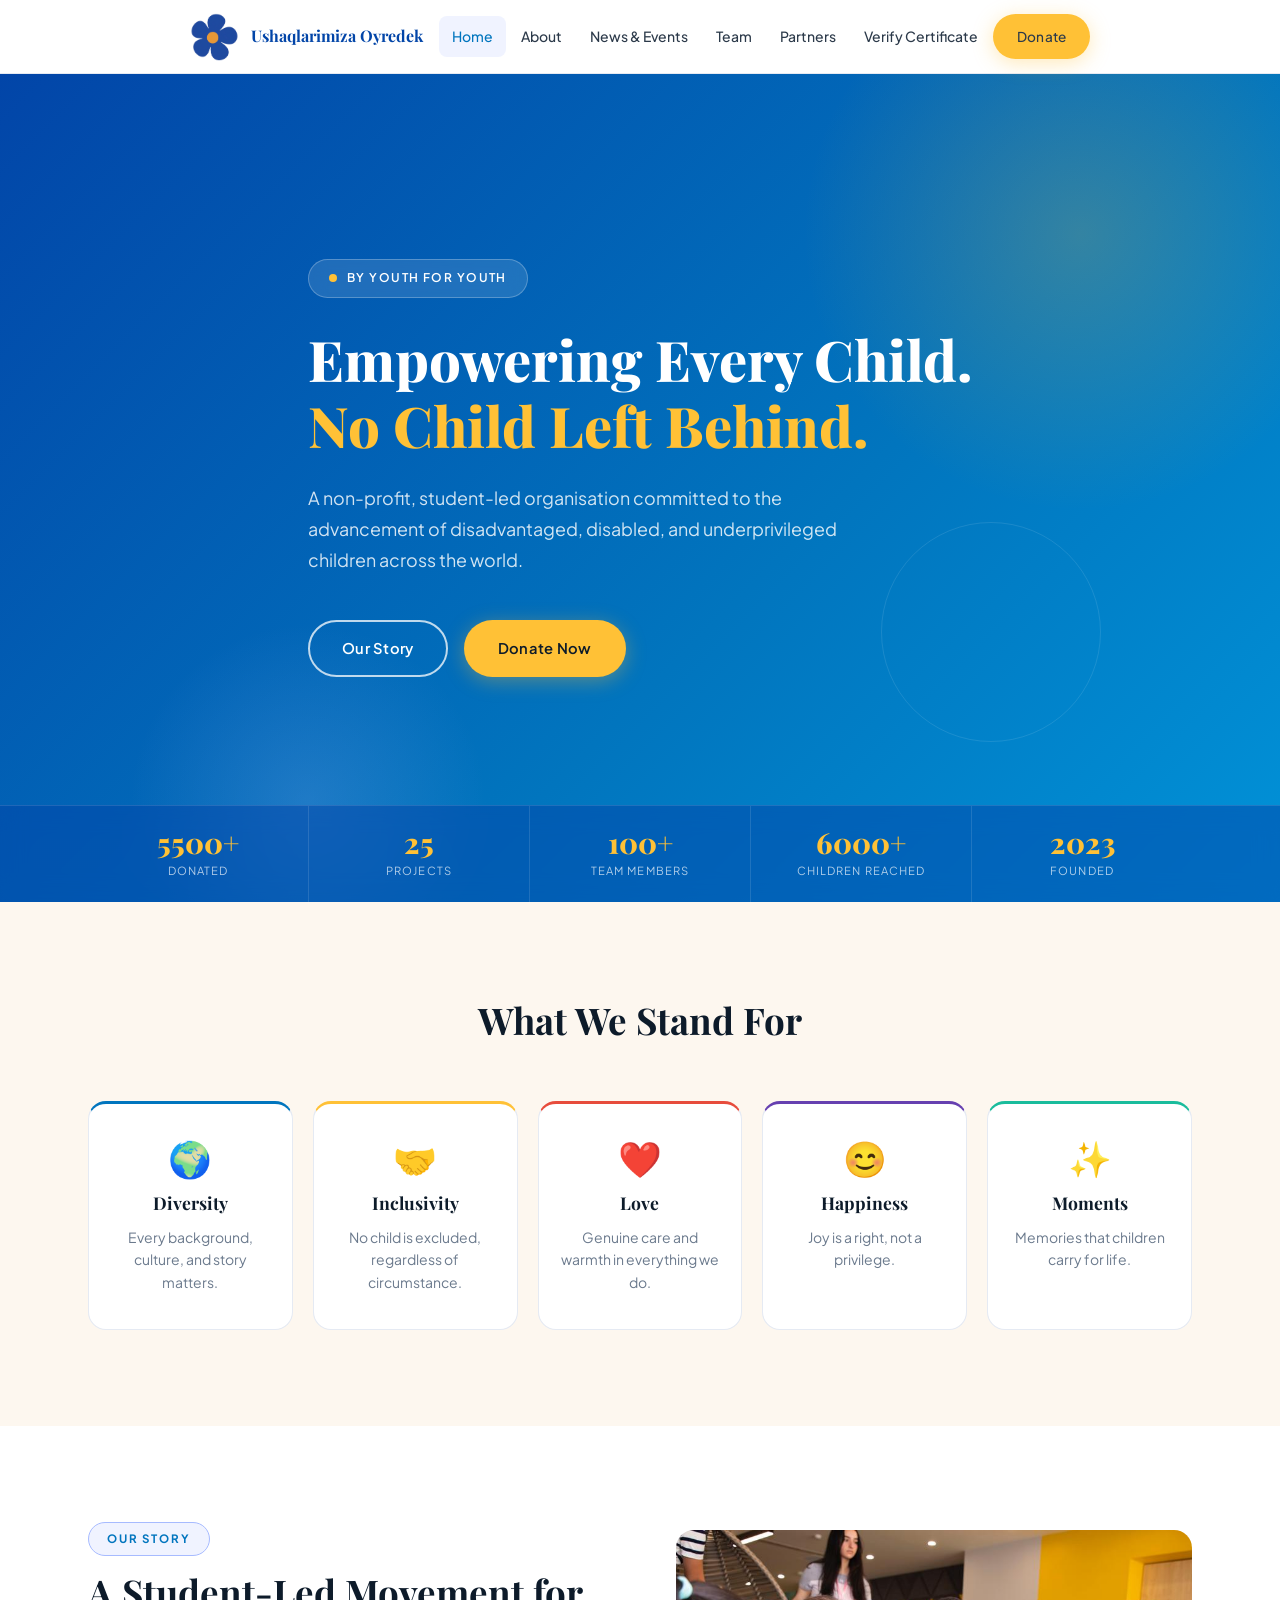
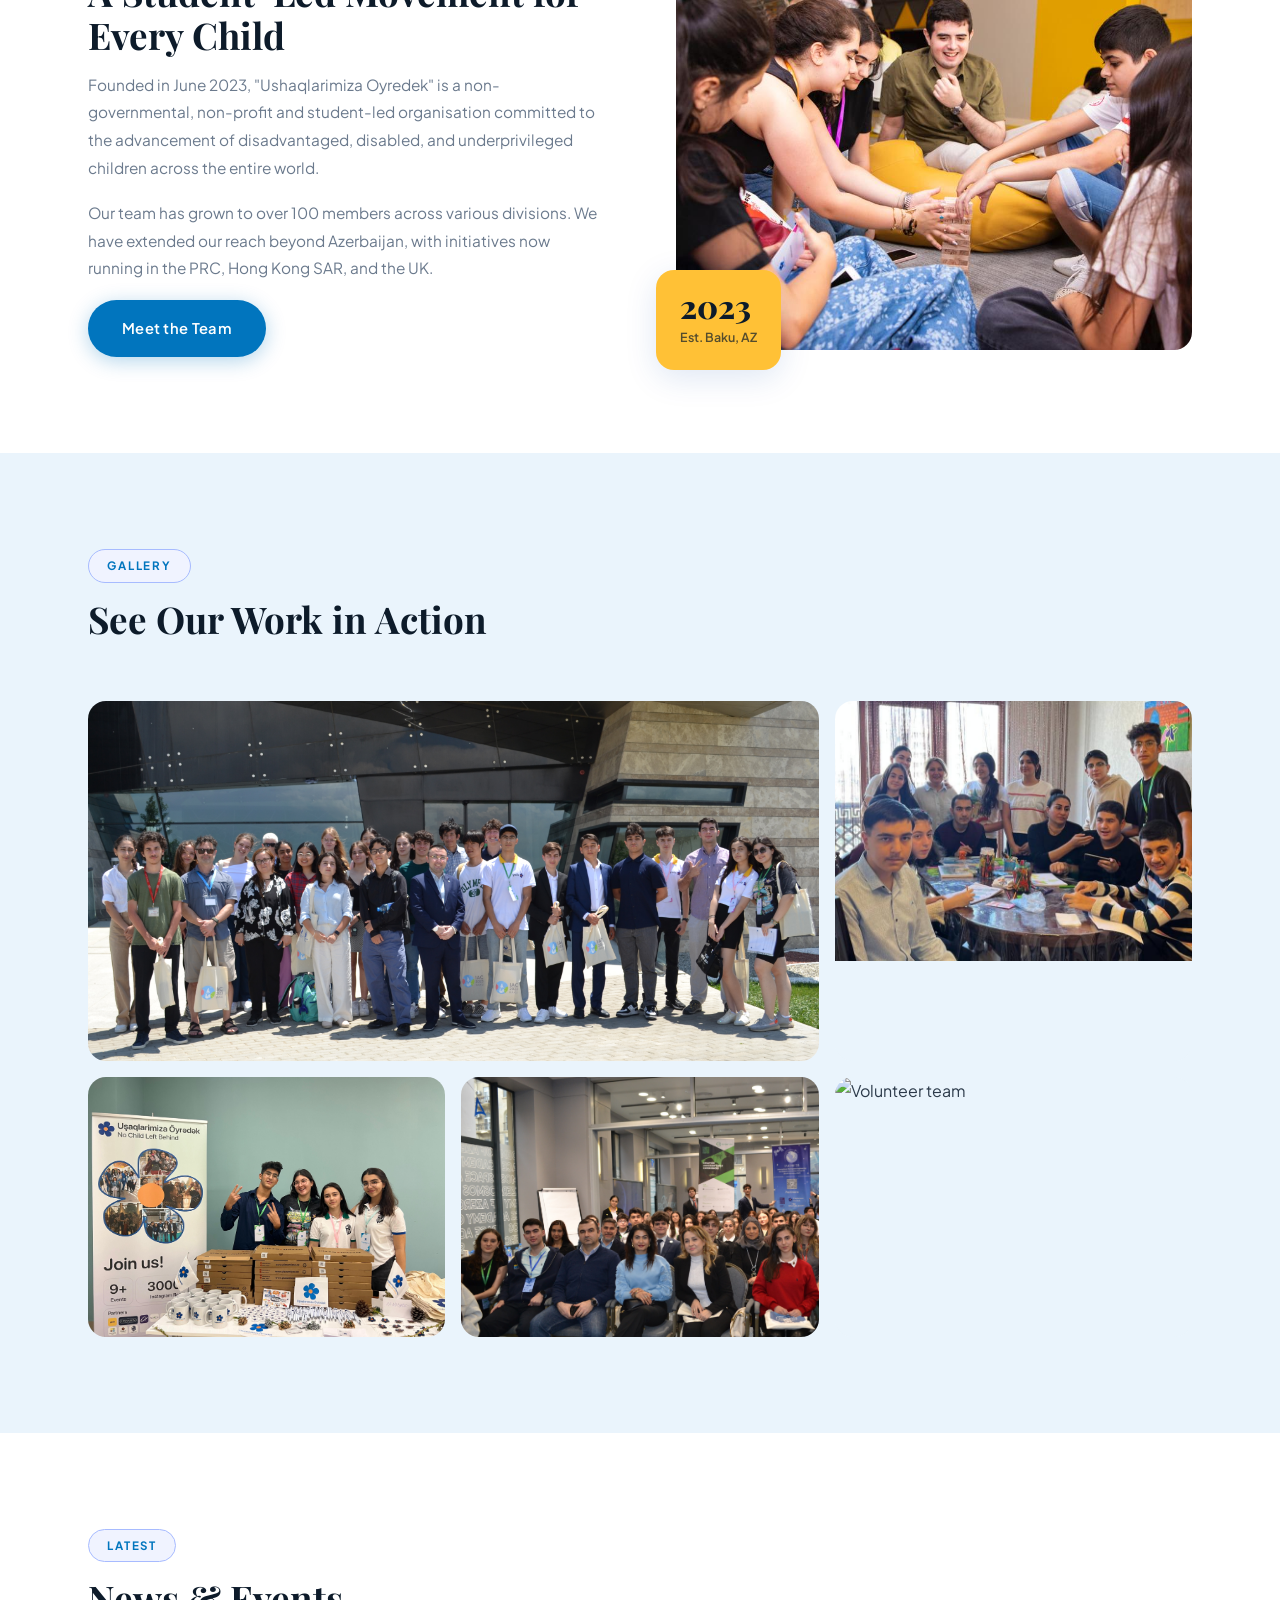
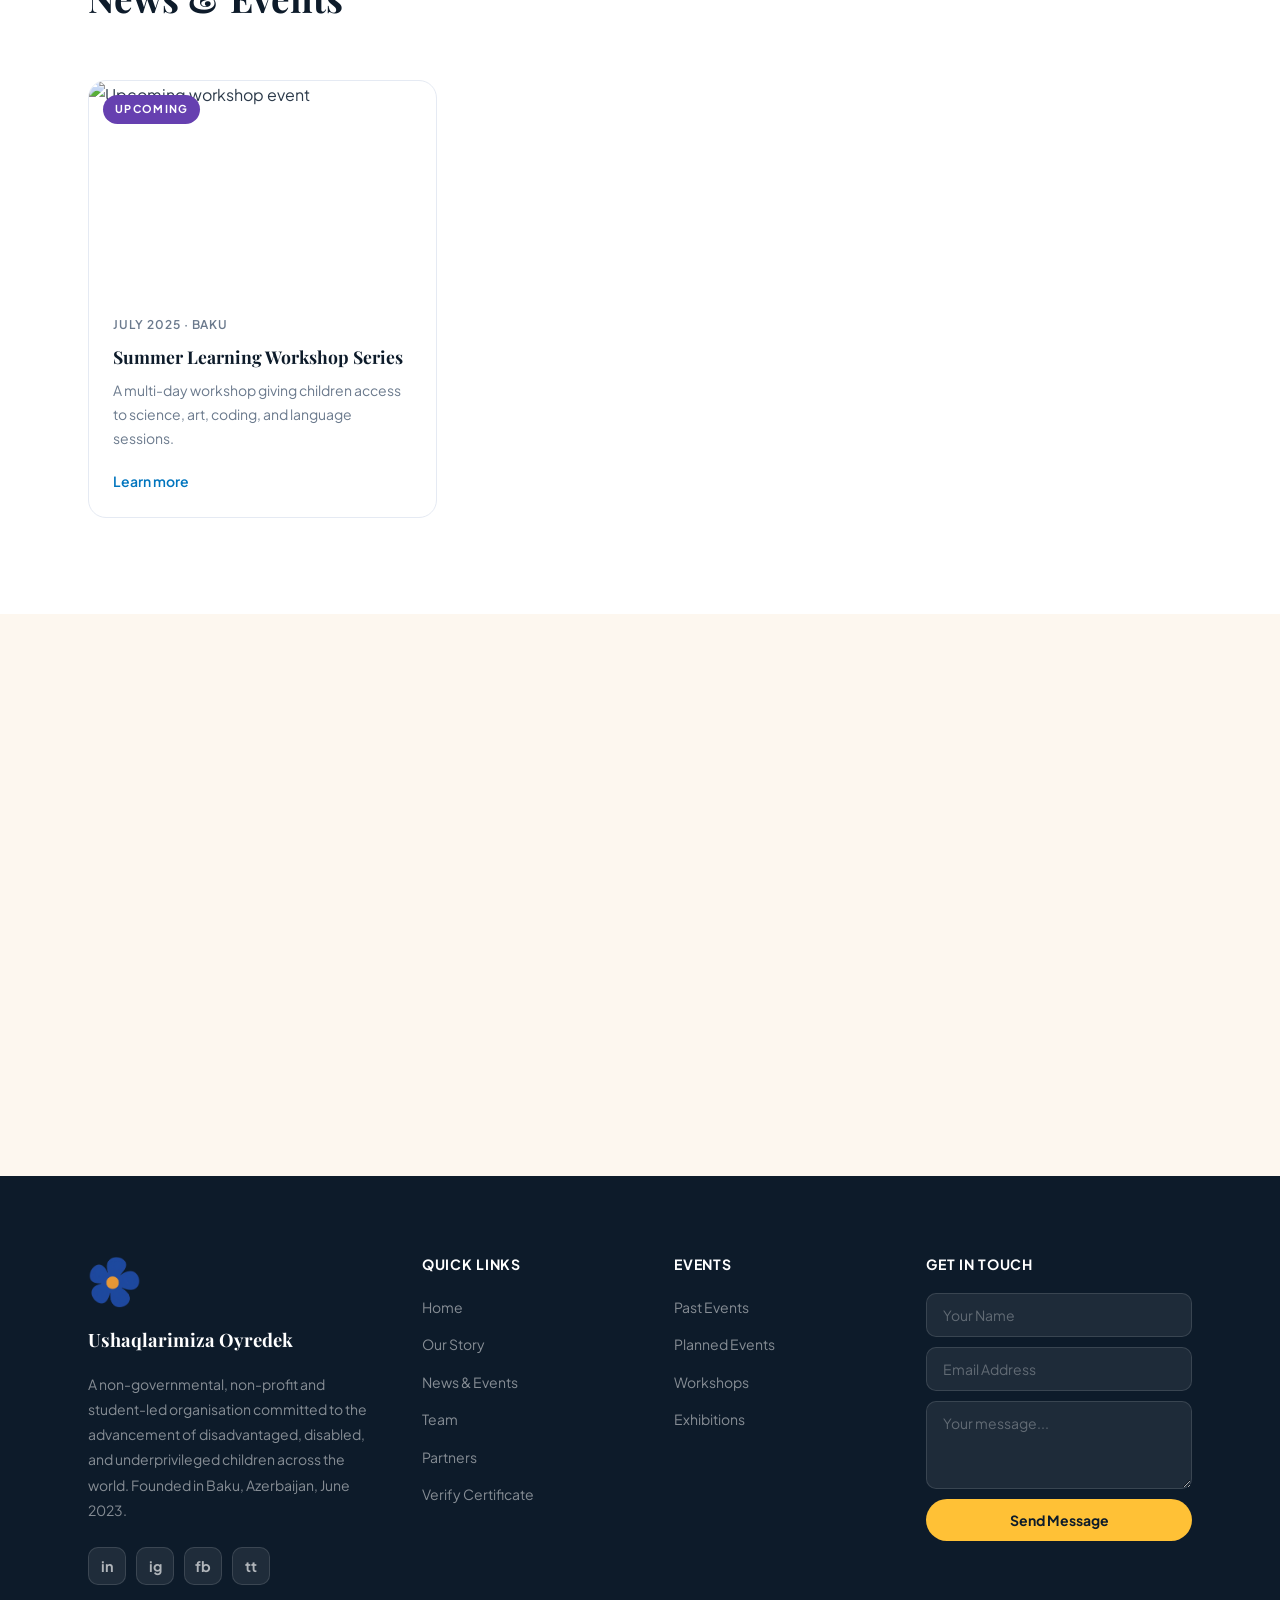
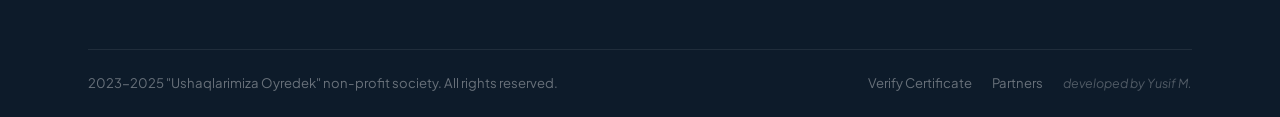
==== index.html @ 2b3355c5 "fix: team members & certificates" ====
<!DOCTYPE html>
<html lang="en">
<head>
  <meta charset="UTF-8"/>
  <meta name="viewport" content="width=device-width, initial-scale=1.0"/>
  <title>Ushaqlarimiza Oyredek -- No Child Left Behind</title>
  <meta name="description" content="Ushaqlarimiza Oyredek is a non-governmental, non-profit, student-led organisation committed to the advancement of disadvantaged, disabled, and underprivileged children."/>
  <link rel="stylesheet" href="css/style.css"/>
</head>
<body>

<!-- ===== NAVBAR ===== -->
<nav class="navbar" role="navigation" aria-label="Main navigation">
  <div class="container">
    <div class="nav-inner">
      <a class="nav-brand" href="index.html" aria-label="Ushaqlarimiza Oyredek home">
        <div class="nav-logo">
          <img src="images/landingpage/uologoclear.png" alt="Ushaqlarimiza Oyredek logo"/>
        </div>
        <div class="nav-brand-text">
          <span class="nav-brand-name">Ushaqlarimiza Oyredek</span>
        </div>
      </a>
      <div class="nav-links">
        <a href="index.html">Home</a>
        <a href="#about">About</a>
        <a href="#news">News &amp; Events</a>
        <a href="team.html">Team</a>
        <a href="partners.html">Partners</a>
        <a href="verify.html">Verify Certificate</a>
        <a href="#donate" class="btn btn-gold">Donate</a>
      </div>
      <button class="nav-toggle" aria-label="Toggle menu" aria-expanded="false">
        <span></span><span></span><span></span>
      </button>
    </div>
  </div>
</nav>

<nav class="mobile-nav" aria-label="Mobile navigation">
  <a href="index.html">Home</a>
  <a href="#about">About</a>
  <a href="#news">News &amp; Events</a>
  <a href="team.html">Team</a>
  <a href="partners.html">Partners</a>
  <a href="verify.html">Verify Certificate</a>
  <a href="#donate" class="btn btn-gold">Donate</a>
</nav>

<!-- ===== HERO ===== -->
<section class="hero" aria-label="Hero banner">
  <div class="hero-bg" aria-hidden="true"></div>
  <div class="hero-shapes" aria-hidden="true">
    <div class="h-circle-1"></div>
    <div class="h-circle-2"></div>
    <div class="h-circle-3"></div>
  </div>

  <div class="container">
    <div class="hero-content">
      <div class="hero-chip">
        <span class="dot" aria-hidden="true"></span>
        by youth for youth
      </div>
      <h1>Empowering Every Child.<br><em>No Child Left Behind.</em></h1>
      <p class="hero-sub">
        A non-profit, student-led organisation committed to the advancement of
        disadvantaged, disabled, and underprivileged children across the world.
      </p>
      <div class="hero-ctas">
        <a href="#about" class="btn btn-outline">Our Story</a>
        <a href="#donate" class="btn btn-gold">Donate Now</a>
      </div>
    </div>
  </div>

  <!-- Stats bar — positioned higher so it's visible on load -->
  <div class="hero-stats" aria-label="Key statistics">
    <div class="container">
      <div class="hero-stats-inner">
        <div class="hero-stat">
          <div class="hero-stat-num" data-count="5500+" data-suffix="+">0+</div>
          <div class="hero-stat-label">Donated</div>
        </div>
        <div class="hero-stat">
          <div class="hero-stat-num" data-count="25+">0</div>
          <div class="hero-stat-label">Projects</div>
        </div>
        <div class="hero-stat">
          <div class="hero-stat-num" data-count="100+" data-suffix="+">0+</div>
          <div class="hero-stat-label">Team Members</div>
        </div>
        <div class="hero-stat">
          <div class="hero-stat-num" data-count="6000+" data-suffix="+">0+</div>
          <div class="hero-stat-label">Children Reached</div>
        </div>
        <div class="hero-stat">
          <div class="hero-stat-num">2023</div>
          <div class="hero-stat-label">Founded</div>
        </div>
      </div>
    </div>
  </div>
</section>

<!-- ===== VALUES ===== -->
<section class="section section-beige" id="values" aria-labelledby="values-heading">
  <div class="container">
    <div class="section-header center reveal">
      <h2 class="section-title" id="values-heading">What We Stand For</h2>
    </div>
    <div class="values-grid" role="list">
      <div class="value-card reveal" role="listitem">
        <div class="value-icon">🌍</div>
        <div class="value-name">Diversity</div>
        <p class="value-desc">Every background, culture, and story matters.</p>
      </div>
      <div class="value-card reveal reveal-d1" role="listitem">
        <div class="value-icon">🤝</div>
        <div class="value-name">Inclusivity</div>
        <p class="value-desc">No child is excluded, regardless of circumstance.</p>
      </div>
      <div class="value-card reveal reveal-d2" role="listitem">
        <div class="value-icon">❤️</div>
        <div class="value-name">Love</div>
        <p class="value-desc">Genuine care and warmth in everything we do.</p>
      </div>
      <div class="value-card reveal reveal-d3" role="listitem">
        <div class="value-icon">😊</div>
        <div class="value-name">Happiness</div>
        <p class="value-desc">Joy is a right, not a privilege.</p>
      </div>
      <div class="value-card reveal reveal-d4" role="listitem">
        <div class="value-icon">✨</div>
        <div class="value-name">Moments</div>
        <p class="value-desc">Memories that children carry for life.</p>
      </div>
    </div>
  </div>
</section>

<!-- ===== ABOUT / MISSION ===== -->
<section class="section" id="about" aria-labelledby="about-heading">
  <div class="container">
    <div class="about-grid">
      <div class="about-text">
        <div class="section-label">Our Story</div>
        <h2 class="section-title" id="about-heading">A Student-Led Movement for Every Child</h2>
        <p>
          Founded in June 2023, "Ushaqlarimiza Oyredek" is a non-governmental, non-profit and student-led
          organisation committed to the advancement of disadvantaged, disabled, and underprivileged children
          across the entire world.
        </p>
        <p>
          Our team has grown to over 100 members across various divisions. We have extended our reach beyond Azerbaijan,
          with initiatives now running in the PRC, Hong Kong SAR, and the UK.
        </p>
        <a href="team.html" class="btn btn-primary">Meet the Team</a>
      </div>
      <div class="about-img reveal">
        <img src="images/landingpage/iaedif.jpeg" alt="Children taking part in an Ushaqlarimiza Oyredek activity" loading="lazy"/>
        <div class="about-img-badge">
          <strong>2023</strong>
          <span>Est. Baku, AZ</span>
        </div>
      </div>
    </div>
  </div>
</section>

<!-- ===== GALLERY ===== -->
<section class="section section-blue" id="gallery" aria-labelledby="gallery-heading">
  <div class="container">
    <div class="section-header reveal">
      <div class="section-label">Gallery</div>
      <h2 class="section-title" id="gallery-heading">See Our Work in Action</h2>
    </div>
    <div class="media-grid" role="list">
      <div class="media-item wide reveal" role="listitem">
        <img src="images/landingpage/workshop.JPG" alt="Workshop session" loading="lazy"/>
      </div>
      <div class="media-item reveal reveal-d1" role="listitem">
        <img src="images/landingpage/communityevent.jpeg" alt="Community event" loading="lazy"/>
      </div>
      <div class="media-item reveal reveal-d2" role="listitem">
        <img src="images/landingpage/fundraiser.png" alt="Fundraiser" loading="lazy"/>
      </div>
      <div class="media-item reveal reveal-d1" role="listitem">
        <img src="images/landingpage/childrenactivity.JPG" alt="Children activity" loading="lazy"/>
      </div>
      <div class="media-item reveal reveal-d2" role="listitem">
        <img src="images/landingpage/teamvolunteers.jpeg" alt="Volunteer team" loading="lazy"/>
      </div>
    </div>
  </div>
</section>

<!-- ===== NEWS & EVENTS ===== -->
<section class="section" id="news" aria-labelledby="news-heading">
  <div class="container">
    <div class="section-header reveal">
      <div class="section-label">Latest</div>
      <h2 class="section-title" id="news-heading">News &amp; Events</h2>
    </div>
    <div class="news-grid">
      <article class="news-card reveal">
        <div class="news-card-img">
          <img src="https://placehold.co/600x300/FFC136/0D1B2A?text=Upcoming+Event" alt="Upcoming workshop event" loading="lazy"/>
          <span class="news-card-tag tag-upcoming">Upcoming</span>
        </div>
        <div class="news-card-body">
          <div class="news-date">July 2025 &middot; Baku</div>
          <h3>Summer Learning Workshop Series</h3>
          <p>A multi-day workshop giving children access to science, art, coding, and language sessions.</p>
          <a href="#" class="news-link">Learn more</a>
        </div>
      </article>
    </div>
  </div>
</section>

<!-- ===== CTA BANNER ===== -->
<section class="section section-beige" id="donate" aria-label="Donation call to action">
  <div class="container">
    <div class="cta-banner reveal">
      <h2>Support a Child's Future</h2>
      <p>Every contribution, big or small, directly funds the events and initiatives that change lives.</p>
      <div class="cta-buttons">
        <a href="#" class="btn btn-gold">Donate Now</a>
        <a href="team.html" class="btn btn-outline">Volunteer With Us</a>
      </div>
    </div>
  </div>
</section>

<!-- ===== FOOTER ===== -->
<footer role="contentinfo">
  <div class="container">
    <div class="footer-grid">
      <div class="footer-brand">
        <div class="footer-logo">
          <img src="images/landingpage/uologoclear.png" alt="Ushaqlarimiza Oyredek logo"/>
        </div>
        <div class="footer-brand-name">Ushaqlarimiza Oyredek</div>
        <p class="footer-desc">
          A non-governmental, non-profit and student-led organisation committed to the
          advancement of disadvantaged, disabled, and underprivileged children across the world.
          Founded in Baku, Azerbaijan, June 2023.
        </p>
        <div class="social-links" aria-label="Social media links">
          <a href="https://www.linkedin.com/in/ushaqlarimiza-oyredek-2b9051296/" class="social-link" aria-label="LinkedIn" target="_blank" rel="noopener">in</a>
          <a href="https://www.instagram.com/ushaqlarimizaoyredek/" class="social-link" aria-label="Instagram" target="_blank" rel="noopener">ig</a>
          <a href="https://www.facebook.com/profile.php?id=61552572833316" class="social-link" aria-label="Facebook" target="_blank" rel="noopener">fb</a>
          <a href="https://www.tiktok.com/@ushaqlarimizaoyredek" class="social-link" aria-label="TikTok" target="_blank" rel="noopener">tt</a>
        </div>
      </div>
      <div class="footer-col">
        <h4>Quick Links</h4>
        <ul>
          <li><a href="index.html">Home</a></li>
          <li><a href="#about">Our Story</a></li>
          <li><a href="#news">News &amp; Events</a></li>
          <li><a href="team.html">Team</a></li>
          <li><a href="partners.html">Partners</a></li>
          <li><a href="verify.html">Verify Certificate</a></li>
        </ul>
      </div>
      <div class="footer-col">
        <h4>Events</h4>
        <ul>
          <li><a href="#">Past Events</a></li>
          <li><a href="#">Planned Events</a></li>
          <li><a href="#">Workshops</a></li>
          <li><a href="#">Exhibitions</a></li>
        </ul>
      </div>
      <div class="footer-col">
        <h4>Get In Touch</h4>
        <form class="contact-form" aria-label="Contact form">
          <input type="text" placeholder="Your Name" aria-label="Your name" required/>
          <input type="email" placeholder="Email Address" aria-label="Email address" required/>
          <textarea placeholder="Your message..." aria-label="Your message" required></textarea>
          <button type="submit">Send Message</button>
        </form>
      </div>
    </div>
    <div class="footer-bottom">
      <p>2023-2025 "Ushaqlarimiza Oyredek" non-profit society. All rights reserved.</p>
      <div class="footer-bottom-links">
        <a href="verify.html">Verify Certificate</a>
        <a href="partners.html">Partners</a>
        <span class="dev-credit">developed by Yusif M.</span>
      </div>
    </div>
  </div>
</footer>

<script src="js/main.js"></script>
</body>
</html>
---- css/style.css ----
/* ============================================================
   USHAQLARIMIZA OYREDEK -- Main Stylesheet
   Palette: Blue #0175BE/#0245A8, Gold #FFC136/#FFC97D,
            Lavender #A7BBFF, Beige #F4DCBA, Purple #6640B0
   ============================================================ */

@import url('https://fonts.googleapis.com/css2?family=Playfair+Display:wght@600;700;800&family=Plus+Jakarta+Sans:wght@300;400;500;600;700&display=swap');

:root {
  --blue:        #0175BE;
  --blue-dark:   #0245A8;
  --blue-light:  #EAF4FC;
  --gold:        #FFC136;
  --gold-soft:   #FFC97D;
  --gold-light:  #FFF8E7;
  --lavender:    #A7BBFF;
  --lavender-bg: #F0F3FF;
  --beige:       #F4DCBA;
  --beige-bg:    #FDF7EF;
  --purple:      #6640B0;
  --mint:        #DEF2EF;
  --silver:      #DDE1EA;
  --dark:        #0D1B2A;
  --text:        #2C3A4A;
  --muted:       #6B7A8D;
  --white:       #FFFFFF;
  --border:      #E5EAF3;

  --shadow-sm:  0 2px 12px rgba(1,69,168,.08);
  --shadow-md:  0 8px 32px rgba(1,69,168,.13);
  --shadow-lg:  0 16px 56px rgba(1,69,168,.18);

  --radius:      18px;
  --radius-sm:   10px;
  --radius-pill: 50px;
  --nav-h:       74px;
  --font-head:   'Playfair Display', Georgia, serif;
  --font-body:   'Plus Jakarta Sans', sans-serif;
  --ease:        cubic-bezier(.4,0,.2,1);
  --dur:         0.28s;
}

*,*::before,*::after{box-sizing:border-box;margin:0;padding:0}
html{scroll-behavior:smooth;font-size:16px}
body{font-family:var(--font-body);color:var(--text);background:var(--white);line-height:1.72;-webkit-font-smoothing:antialiased}
img{display:block;max-width:100%}
a{text-decoration:none;color:inherit}
ul{list-style:none}
h1,h2,h3,h4{font-family:var(--font-head);line-height:1.18;color:var(--dark)}
h1{font-size:clamp(2.1rem,5vw,3.5rem);font-weight:800}
h2{font-size:clamp(1.65rem,3.5vw,2.3rem);font-weight:700}
h3{font-size:1.25rem;font-weight:700}
h4{font-size:1rem;font-weight:600}

.container{max-width:1160px;margin:0 auto;padding:0 28px}
.section{padding:96px 0}
.section-beige{background:var(--beige-bg)}
.section-blue{background:var(--blue-light)}
.section-mint{background:var(--mint)}

/* ===== SECTION HEADER ===== */
.section-label{
  display:inline-block;font-size:.72rem;font-weight:700;
  letter-spacing:.16em;text-transform:uppercase;
  color:var(--blue);background:var(--lavender-bg);
  padding:6px 18px;border-radius:var(--radius-pill);
  margin-bottom:14px;border:1px solid var(--lavender)
}
.section-title{margin-bottom:14px}
.section-sub{color:var(--muted);font-size:1.05rem;max-width:560px}
.section-header{margin-bottom:60px}
.section-header.center{text-align:center}
.section-header.center .section-sub{margin:0 auto}

/* ===== BUTTONS ===== */
.btn{
  display:inline-flex;align-items:center;gap:8px;
  padding:14px 32px;border-radius:var(--radius-pill);
  font-family:var(--font-body);font-size:.92rem;font-weight:600;
  cursor:pointer;border:2px solid transparent;
  transition:all var(--dur) var(--ease);letter-spacing:.02em
}
.btn-primary{background:var(--blue);color:#fff;box-shadow:0 4px 20px rgba(1,117,190,.30)}
.btn-primary:hover{background:var(--blue-dark);transform:translateY(-2px);box-shadow:0 8px 28px rgba(1,69,168,.38)}
.btn-gold{background:var(--gold);color:var(--dark);box-shadow:0 4px 20px rgba(255,193,54,.35)}
.btn-gold:hover{background:#e6ad28;transform:translateY(-2px);box-shadow:0 8px 28px rgba(255,193,54,.45)}
.btn-outline{background:transparent;color:#fff;border-color:rgba(255,255,255,.75)}
.btn-outline:hover{background:rgba(255,255,255,.15);transform:translateY(-2px)}
.btn-outline-blue{background:transparent;color:var(--blue);border-color:var(--blue)}
.btn-outline-blue:hover{background:var(--blue);color:#fff;transform:translateY(-2px)}

/* ===== NAVBAR ===== */
.navbar{
  position:sticky;top:0;z-index:1000;
  background:rgba(255,255,255,.97);
  backdrop-filter:blur(18px);-webkit-backdrop-filter:blur(18px);
  border-bottom:1px solid var(--border);height:var(--nav-h);
  display:flex;align-items:center;
  transition:box-shadow var(--dur) var(--ease),height var(--dur) var(--ease)
}
.navbar.scrolled{height:62px;box-shadow:0 4px 32px rgba(2,69,168,.10)}
.nav-inner{display:flex;align-items:center;justify-content:space-between;width:100%;gap:16px}

/* Logo */
.nav-brand{display:flex;align-items:center;gap:12px}
.nav-logo{display:flex;align-items:center;flex-shrink:0}
.nav-logo img{height:48px;width:auto;display:block}
.navbar.scrolled .nav-logo img{height:38px}
.nav-logo svg{width:28px;height:28px}
.nav-brand-text{display:flex;flex-direction:column;gap:1px}
.nav-brand-name{font-family:var(--font-head);font-size:1rem;font-weight:700;color:var(--blue-dark);line-height:1.15}
.nav-brand-tag{display:none}

.nav-links{display:flex;align-items:center;gap:2px}
.nav-links a{
  padding:8px 13px;border-radius:8px;font-size:.875rem;font-weight:500;
  color:var(--text);transition:all var(--dur) var(--ease);white-space:nowrap
}
.nav-links a:hover,.nav-links a.active{color:var(--blue);background:var(--lavender-bg)}
.nav-links .btn-gold{padding:9px 22px;font-size:.85rem;border-radius:var(--radius-pill)}

.nav-toggle{display:none;background:none;border:none;cursor:pointer;padding:8px;flex-direction:column;gap:5px}
.nav-toggle span{display:block;width:24px;height:2px;background:var(--dark);border-radius:2px;transition:all var(--dur) var(--ease)}

.mobile-nav{
  display:none;position:fixed;top:var(--nav-h);left:0;right:0;
  background:#fff;border-bottom:2px solid var(--border);
  padding:16px 24px 24px;flex-direction:column;gap:4px;
  z-index:999;box-shadow:0 16px 40px rgba(0,0,0,.12)
}
.mobile-nav.open{display:flex}
.mobile-nav a{
  padding:13px 16px;border-radius:10px;
  font-size:.95rem;font-weight:500;display:block;transition:all var(--dur) var(--ease)
}
.mobile-nav a:hover{background:var(--lavender-bg);color:var(--blue)}
.mobile-nav .btn-gold{text-align:center;margin-top:8px;display:block;border-radius:50px}

/* ===== HERO ===== */
.hero{
  position:relative;min-height:92vh;
  display:flex;align-items:center;overflow:hidden;
  background:linear-gradient(135deg,var(--blue-dark) 0%,var(--blue) 60%,#0192D8 100%)
}
.hero-bg{
  position:absolute;inset:0;
  background-image: url('../images/landingpage/background.png');
  background-size:cover;background-position:center;opacity:.10
}
.hero-shapes{position:absolute;inset:0;overflow:hidden;pointer-events:none}
.h-circle-1{
  position:absolute;width:560px;height:560px;border-radius:50%;
  background:radial-gradient(circle,rgba(255,193,54,.20) 0%,transparent 70%);
  top:-120px;right:-80px
}
.h-circle-2{
  position:absolute;width:360px;height:360px;border-radius:50%;
  background:radial-gradient(circle,rgba(167,187,255,.18) 0%,transparent 70%);
  bottom:-80px;left:10%
}
.h-circle-3{
  position:absolute;width:220px;height:220px;border-radius:50%;
  border:1px solid rgba(255,255,255,.10);bottom:160px;right:14%
}
.hero-content{position:relative;z-index:2;max-width:800px;padding:80px 0 120px}
.hero-chip{
  display:inline-flex;align-items:center;gap:10px;
  background:rgba(255,255,255,.12);border:1px solid rgba(255,255,255,.25);
  color:#fff;font-size:.75rem;font-weight:600;letter-spacing:.12em;text-transform:uppercase;
  padding:8px 20px;border-radius:var(--radius-pill);margin-bottom:28px;backdrop-filter:blur(8px)
}
.hero-chip .dot{
  width:8px;height:8px;border-radius:50%;
  background:var(--gold);animation:pulse-dot 2s infinite
}
@keyframes pulse-dot{0%,100%{opacity:1;transform:scale(1)}50%{opacity:.6;transform:scale(1.35)}}
.hero h1{color:#fff;margin-bottom:24px}
.hero h1 em{font-style:normal;color:var(--gold)}
.hero-sub{font-size:1.12rem;color:rgba(255,255,255,.82);max-width:580px;margin-bottom:44px;line-height:1.75}
.hero-ctas{display:flex;gap:16px;flex-wrap:wrap}

/* stats bar */
.hero-stats{
  position:absolute;bottom:0;left:0;right:0;z-index:2;
  background:rgba(2,69,168,.50);backdrop-filter:blur(12px);
  border-top:1px solid rgba(255,255,255,.12)
}
.hero-stats-inner{display:flex;align-items:stretch}
.hero-stat{
  flex:1;text-align:center;padding:22px 16px;
  border-right:1px solid rgba(255,255,255,.12)
}
.hero-stat:last-child{border-right:none}
.hero-stat-num{font-family:var(--font-head);font-size:1.8rem;font-weight:800;color:var(--gold);line-height:1}
.hero-stat-label{font-size:.70rem;color:rgba(255,255,255,.68);text-transform:uppercase;letter-spacing:.10em;margin-top:4px}

/* ===== VALUES ===== */
.values-grid{display:grid;grid-template-columns:repeat(5,1fr);gap:20px}
.value-card{
  background:#fff;border:1px solid var(--border);border-radius:var(--radius);
  padding:36px 20px;text-align:center;transition:all var(--dur) var(--ease);cursor:default
}
.value-card:hover{transform:translateY(-6px);box-shadow:var(--shadow-md);border-color:var(--lavender)}
.value-card:nth-child(1){border-top:3px solid var(--blue)}
.value-card:nth-child(2){border-top:3px solid var(--gold)}
.value-card:nth-child(3){border-top:3px solid #E74C3C}
.value-card:nth-child(4){border-top:3px solid var(--purple)}
.value-card:nth-child(5){border-top:3px solid #1ABC9C}
.value-icon{font-size:2.2rem;margin-bottom:12px;line-height:1}
.value-name{font-family:var(--font-head);font-size:1.1rem;font-weight:700;color:var(--dark);margin-bottom:8px}
.value-desc{font-size:.875rem;color:var(--muted);line-height:1.6}

/* ===== ABOUT ===== */
.about-grid{display:grid;grid-template-columns:1fr 1fr;gap:72px;align-items:center}
.about-text p{color:var(--muted);margin-bottom:18px;line-height:1.8;font-size:.96rem}
.about-badges{display:flex;gap:10px;flex-wrap:wrap;margin:20px 0 28px}
.badge{
  display:inline-flex;align-items:center;gap:6px;
  background:var(--lavender-bg);color:var(--blue-dark);
  border:1px solid var(--lavender);padding:7px 16px;
  border-radius:var(--radius-pill);font-size:.82rem;font-weight:600
}
.about-img{position:relative}
.about-img img{border-radius:var(--radius);width:100%;height:420px;object-fit:cover}
.about-img-badge{
  position:absolute;bottom:-20px;left:-20px;
  background:var(--gold);border-radius:var(--radius);
  padding:20px 24px;box-shadow:var(--shadow-md)
}
.about-img-badge strong{
  font-family:var(--font-head);font-size:2rem;font-weight:800;
  color:var(--dark);display:block;line-height:1
}
.about-img-badge span{font-size:.78rem;color:rgba(13,27,42,.70);font-weight:600}

/* ===== MEDIA ROW (images + video) ===== */
.media-grid{display:grid;grid-template-columns:repeat(3,1fr);gap:16px}
.media-item{border-radius:var(--radius);overflow:hidden;position:relative;background:var(--blue-light)}
.media-item img{width:100%;height:100%;object-fit:cover;display:block;transition:transform .4s var(--ease)}
.media-item:hover img{transform:scale(1.04)}
.media-item.wide{grid-column:span 2}
.media-item.wide img{height:360px}
.media-item:not(.wide) img{height:260px}
.video-thumb{
  position:relative;cursor:pointer;
  background:#000;border-radius:var(--radius);overflow:hidden;aspect-ratio:16/9
}
.video-thumb iframe{width:100%;height:100%;border:none;display:block}
.video-thumb-cover{
  position:absolute;inset:0;background:rgba(2,69,168,.55);
  display:flex;align-items:center;justify-content:center;transition:opacity var(--dur)
}
.video-thumb-cover:hover{opacity:0}
.play-btn{
  width:64px;height:64px;border-radius:50%;
  background:rgba(255,255,255,.20);border:2px solid rgba(255,255,255,.60);
  display:flex;align-items:center;justify-content:center;
  transition:all var(--dur) var(--ease)
}
.play-btn::after{
  content:'';border-style:solid;
  border-width:12px 0 12px 22px;
  border-color:transparent transparent transparent #fff;
  margin-left:4px
}

/* ===== NEWS & EVENTS ===== */
.news-grid{display:grid;grid-template-columns:repeat(3,1fr);gap:28px}
.news-card{
  background:#fff;border:1px solid var(--border);border-radius:var(--radius);
  overflow:hidden;transition:all var(--dur) var(--ease);display:flex;flex-direction:column
}
.news-card:hover{transform:translateY(-6px);box-shadow:var(--shadow-lg)}
.news-card-img{position:relative;overflow:hidden}
.news-card-img img{width:100%;height:210px;object-fit:cover;transition:transform .4s var(--ease)}
.news-card:hover .news-card-img img{transform:scale(1.04)}
.news-card-tag{
  position:absolute;top:14px;left:14px;
  font-size:.68rem;font-weight:700;letter-spacing:.12em;text-transform:uppercase;
  padding:5px 12px;border-radius:50px
}
.tag-event{background:var(--gold);color:var(--dark)}
.tag-news{background:var(--blue);color:#fff}
.tag-upcoming{background:var(--purple);color:#fff}
.news-card-body{padding:24px;flex:1;display:flex;flex-direction:column}
.news-date{font-size:.75rem;color:var(--muted);font-weight:600;text-transform:uppercase;letter-spacing:.08em;margin-bottom:10px}
.news-card h3{font-size:1.1rem;margin-bottom:10px;line-height:1.35}
.news-card p{color:var(--muted);font-size:.875rem;line-height:1.7;flex:1;margin-bottom:18px}
.news-link{
  font-size:.875rem;font-weight:600;color:var(--blue);
  display:inline-flex;align-items:center;gap:6px;transition:gap var(--dur) var(--ease)
}
.news-link:hover{gap:10px}

/* ===== CTA BANNER ===== */
.cta-banner{
  background:linear-gradient(135deg,var(--blue-dark) 0%,var(--blue) 60%,#0192D8 100%);
  border-radius:var(--radius);padding:80px 64px;
  text-align:center;position:relative;overflow:hidden
}
.cta-banner::before{
  content:'';position:absolute;width:500px;height:500px;border-radius:50%;
  background:radial-gradient(circle,rgba(255,193,54,.18) 0%,transparent 70%);
  top:-150px;right:-80px
}
.cta-banner::after{
  content:'';position:absolute;width:300px;height:300px;border-radius:50%;
  background:radial-gradient(circle,rgba(167,187,255,.15) 0%,transparent 70%);
  bottom:-80px;left:-60px
}
.cta-banner h2{color:#fff;margin-bottom:16px;position:relative;z-index:1}
.cta-banner p{color:rgba(255,255,255,.80);margin-bottom:36px;font-size:1.05rem;position:relative;z-index:1;max-width:520px;margin-left:auto;margin-right:auto}
.cta-buttons{display:flex;gap:16px;justify-content:center;flex-wrap:wrap;position:relative;z-index:1}

/* ===== FOOTER ===== */
footer{background:var(--dark);color:rgba(255,255,255,.85);padding:80px 0 0}
.footer-grid{display:grid;grid-template-columns:1.4fr 1fr 1fr 1.3fr;gap:48px;padding-bottom:64px}
.footer-logo{
  display:inline-flex;align-items:center;
  margin-bottom:16px
}
.footer-logo img{height:52px;width:auto;display:block}
.footer-brand-name{font-family:var(--font-head);font-size:1.15rem;font-weight:700;color:#fff;margin-bottom:4px}
.footer-brand-tag{font-size:.8rem;color:rgba(255,255,255,.45);font-style:italic}
.footer-desc{font-size:.875rem;color:rgba(255,255,255,.50);line-height:1.8;margin:16px 0 24px}
.social-links{display:flex;gap:10px}
.social-link{
  width:38px;height:38px;border-radius:10px;
  background:rgba(255,255,255,.08);border:1px solid rgba(255,255,255,.12);
  display:flex;align-items:center;justify-content:center;
  color:rgba(255,255,255,.65);font-size:.9rem;font-weight:700;
  transition:all var(--dur) var(--ease);text-decoration:none
}
.social-link:hover{background:var(--blue);border-color:var(--blue);color:#fff;transform:translateY(-2px)}
.footer-col h4{color:#fff;font-family:var(--font-body);font-size:.88rem;font-weight:700;margin-bottom:20px;letter-spacing:.05em;text-transform:uppercase}
.footer-col ul{display:flex;flex-direction:column;gap:10px}
.footer-col ul a{font-size:.875rem;color:rgba(255,255,255,.50);transition:color var(--dur) var(--ease)}
.footer-col ul a:hover{color:var(--gold)}

.contact-form{display:flex;flex-direction:column;gap:10px}
.contact-form input,.contact-form textarea{
  background:rgba(255,255,255,.07);border:1px solid rgba(255,255,255,.12);
  border-radius:10px;padding:12px 16px;color:#fff;
  font-family:var(--font-body);font-size:.875rem;outline:none;
  transition:border-color var(--dur) var(--ease);resize:vertical
}
.contact-form input::placeholder,.contact-form textarea::placeholder{color:rgba(255,255,255,.30)}
.contact-form input:focus,.contact-form textarea:focus{border-color:var(--blue)}
.contact-form textarea{min-height:88px}
.contact-form button{
  padding:12px 24px;border-radius:50px;background:var(--gold);color:var(--dark);
  font-family:var(--font-body);font-size:.875rem;font-weight:700;
  border:none;cursor:pointer;transition:all var(--dur) var(--ease)
}
.contact-form button:hover{background:#e6ad28;transform:translateY(-2px)}

.footer-bottom{
  border-top:1px solid rgba(255,255,255,.08);padding:22px 0;
  display:flex;align-items:center;justify-content:space-between;flex-wrap:wrap;gap:12px
}
.footer-bottom p{font-size:.82rem;color:rgba(255,255,255,.38)}
.footer-bottom-links{display:flex;gap:20px;align-items:center}
.footer-bottom-links a{font-size:.82rem;color:rgba(255,255,255,.38);transition:color var(--dur) var(--ease)}
.footer-bottom-links a:hover{color:var(--gold)}
.dev-credit{font-size:.78rem;color:rgba(255,255,255,.28);font-style:italic}

/* ===== PAGE HERO ===== */
.page-hero{
  background:linear-gradient(135deg,var(--blue-dark) 0%,var(--blue) 100%);
  padding:80px 0 64px;position:relative;overflow:hidden
}
.page-hero::after{
  content:'';position:absolute;width:500px;height:500px;border-radius:50%;
  background:radial-gradient(circle,rgba(255,193,54,.12) 0%,transparent 70%);
  top:-150px;right:-100px
}
.page-hero .section-label{color:rgba(255,255,255,.80);background:rgba(255,255,255,.10);border-color:rgba(255,255,255,.20)}
.page-hero h1{color:#fff;margin-bottom:12px}
.page-hero p{color:rgba(255,255,255,.75);font-size:1.1rem;max-width:560px}
.page-hero-content{position:relative;z-index:1}

/* ===== TEAM PAGE ===== */
.team-tabs{
  display:flex;gap:8px;flex-wrap:wrap;margin-bottom:48px;
  border-bottom:2px solid var(--border)
}
.tab-btn{
  padding:12px 24px;border-radius:10px 10px 0 0;
  border:2px solid transparent;border-bottom:none;
  background:transparent;font-family:var(--font-body);font-size:.9rem;font-weight:600;
  color:var(--muted);cursor:pointer;transition:all var(--dur) var(--ease);
  position:relative;bottom:-2px
}
.tab-btn:hover{color:var(--blue);background:var(--lavender-bg)}
.tab-btn.active{color:var(--blue-dark);background:#fff;border-color:var(--border) var(--border) #fff}
.team-panel{display:none}
.team-panel.active{display:block}

/* Team grid -- large cards */
.team-grid{display:grid;grid-template-columns:repeat(auto-fill,minmax(260px,1fr));gap:32px}
.team-card{
  background:#fff;border:1px solid var(--border);border-radius:var(--radius);
  padding:44px 32px 36px;text-align:center;transition:all var(--dur) var(--ease)
}
.team-card:hover{transform:translateY(-6px);box-shadow:var(--shadow-md);border-color:var(--lavender)}

/* Large circular photo holder */
.team-photo{
  width:220px;height:220px;border-radius:50%;
  margin:0 auto 28px;overflow:hidden;position:relative;
  border:5px solid var(--lavender);
  background:var(--lavender-bg)
}
.team-photo img{
  position:absolute;inset:0;
  width:100%;height:100%;object-fit:cover;object-position:top center;
  border-radius:50%;z-index:1
}
/* Initials fallback */
.team-photo-init{
  position:absolute;inset:0;border-radius:50%;
  display:flex;align-items:center;justify-content:center;
  font-family:var(--font-head);font-size:3rem;font-weight:800;
  color:#fff;
  background:linear-gradient(135deg,var(--blue) 0%,var(--blue-dark) 100%)
}
.team-name{font-family:var(--font-head);font-size:1.1rem;font-weight:700;color:var(--dark);margin-bottom:6px}
.team-role{
  font-size:.78rem;color:var(--blue);font-weight:700;
  text-transform:uppercase;letter-spacing:.08em;margin-bottom:14px
}
.team-quote{
  font-size:.82rem;color:var(--muted);line-height:1.65;
  font-style:italic;margin-bottom:18px;
  display:-webkit-box;-webkit-line-clamp:2;-webkit-box-orient:vertical;overflow:hidden
}
.team-social-li{
  width:38px;height:38px;border-radius:9px;
  background:var(--lavender-bg);border:1px solid var(--lavender);
  display:inline-flex;align-items:center;justify-content:center;
  color:var(--blue-dark);font-size:.8rem;font-weight:700;
  transition:all var(--dur) var(--ease);text-decoration:none
}
.team-social-li:hover{background:var(--blue);border-color:var(--blue);color:#fff;transform:scale(1.1)}

/* ===== PARTNERS ===== */
.partners-grid{display:grid;grid-template-columns:repeat(3,1fr);gap:28px}
.partner-card{
  background:#fff;border:1px solid var(--border);border-radius:var(--radius);
  padding:40px 32px;text-align:center;transition:all var(--dur) var(--ease);cursor:default
}
.partner-card:hover{transform:translateY(-4px);box-shadow:var(--shadow-md);border-color:var(--lavender)}
.partner-logo{transition:transform var(--dur) var(--ease);margin:0 auto 16px}
.partner-card:hover .partner-logo{transform:scale(1.07)}
.partner-name{font-size:.85rem;color:var(--muted);font-weight:600;transition:color var(--dur) var(--ease)}
.partner-card:hover .partner-name{color:var(--blue-dark)}

/* ===== VERIFY PAGE ===== */
.verify-wrap{max-width:620px;margin:0 auto}
.verify-card{
  background:#fff;border:1px solid var(--border);border-radius:var(--radius);
  padding:48px 40px;box-shadow:var(--shadow-sm)
}
.verify-card h3{margin-bottom:8px;color:var(--blue-dark);font-size:1.4rem}
.verify-card>p{color:var(--muted);font-size:.9rem;margin-bottom:28px}
.verify-field-group{display:flex;gap:12px}
.verify-input{
  flex:1;border:2px solid var(--border);border-radius:12px;
  padding:14px 18px;font-family:var(--font-body);font-size:.95rem;
  color:var(--dark);outline:none;transition:border-color var(--dur) var(--ease)
}
.verify-input:focus{border-color:var(--blue)}
.verify-btn{
  padding:14px 28px;background:var(--blue);color:#fff;
  border:none;border-radius:12px;font-family:var(--font-body);
  font-size:.95rem;font-weight:600;cursor:pointer;
  transition:all var(--dur) var(--ease);white-space:nowrap
}
.verify-btn:hover{background:var(--blue-dark);transform:translateY(-2px)}
.verify-hint{
  margin-top:16px;padding:14px 18px;background:var(--lavender-bg);
  border-radius:10px;font-size:.82rem;color:var(--muted)
}
.verify-hint strong{color:var(--blue-dark)}
#verify-result{margin-top:32px}
.result-valid,.result-revoked,.result-error{border-radius:var(--radius);padding:28px 32px;border:1px solid}
.result-valid{background:#F0FBF7;border-color:#6FBF9A}
.result-revoked{background:#FFF5F5;border-color:#E57373}
.result-error{background:var(--gold-light);border-color:var(--gold-soft)}
.result-badge{
  display:inline-flex;align-items:center;gap:8px;font-size:.78rem;font-weight:700;
  letter-spacing:.10em;text-transform:uppercase;padding:6px 16px;border-radius:50px;margin-bottom:20px
}
.result-badge.valid{background:#6FBF9A;color:#fff}
.result-badge.revoked{background:#E57373;color:#fff}
.result-badge.not-found{background:var(--gold);color:var(--dark)}
.result-row{display:flex;gap:8px;align-items:flex-start;margin-bottom:10px;font-size:.9rem}
.result-row:last-child{margin-bottom:0}
.result-key{font-weight:700;color:var(--dark);min-width:140px;flex-shrink:0}
.result-val{color:var(--muted)}
.sample-codes{
  margin-top:28px;padding:20px 24px;
  background:var(--beige-bg);border:1px solid var(--beige);border-radius:var(--radius-sm)
}
.sample-codes h4{font-size:.85rem;margin-bottom:12px;color:var(--dark);font-family:var(--font-body)}
.code-chips{display:flex;gap:8px;flex-wrap:wrap}
.code-chip{
  background:#fff;border:1px solid var(--border);padding:7px 16px;
  border-radius:8px;font-size:.82rem;font-family:'Courier New',monospace;font-weight:700;
  color:var(--blue-dark);cursor:pointer;transition:all var(--dur) var(--ease)
}
.code-chip:hover{background:var(--blue);color:#fff;border-color:var(--blue)}

/* ===== SCROLL REVEAL ===== */
.reveal{opacity:0;transform:translateY(28px);transition:opacity .65s var(--ease),transform .65s var(--ease)}
.reveal.visible{opacity:1;transform:translateY(0)}
.reveal-d1{transition-delay:.10s}
.reveal-d2{transition-delay:.20s}
.reveal-d3{transition-delay:.30s}
.reveal-d4{transition-delay:.40s}

/* ===== RESPONSIVE ===== */
@media(max-width:1024px){
  .values-grid{grid-template-columns:repeat(3,1fr)}
  .footer-grid{grid-template-columns:1fr 1fr;gap:36px}
  .news-grid{grid-template-columns:repeat(2,1fr)}
}
@media(max-width:768px){
  :root{--nav-h:64px}
  .section{padding:64px 0}
  .nav-links{display:none}
  .nav-toggle{display:flex}
  .hero-content{padding:80px 0 160px}
  .hero-stats-inner{flex-wrap:wrap}
  .hero-stat{flex:1 1 33%}
  .values-grid{grid-template-columns:repeat(2,1fr)}
  .about-grid{grid-template-columns:1fr;gap:40px}
  .about-img-badge{bottom:-16px;left:16px}
  .media-grid{grid-template-columns:1fr}
  .media-item.wide{grid-column:span 1}
  .news-grid{grid-template-columns:1fr}
  .partners-grid{grid-template-columns:repeat(2,1fr)}
  .footer-grid{grid-template-columns:1fr}
  .cta-banner{padding:48px 28px}
  .verify-field-group{flex-direction:column}
  .verify-card{padding:32px 24px}
  .footer-bottom{flex-direction:column;text-align:center}
  .team-grid{grid-template-columns:repeat(2,1fr)}
  .team-photo{width:180px;height:180px}
}
@media(max-width:480px){
  .values-grid{grid-template-columns:1fr 1fr}
  .hero-stat{flex:1 1 50%}
  .tab-btn{padding:10px 14px;font-size:.82rem}
  .cta-banner{padding:36px 20px}
  .team-grid{grid-template-columns:1fr 1fr}
  .team-photo{width:150px;height:150px}
  .team-card{padding:32px 16px 28px}
}
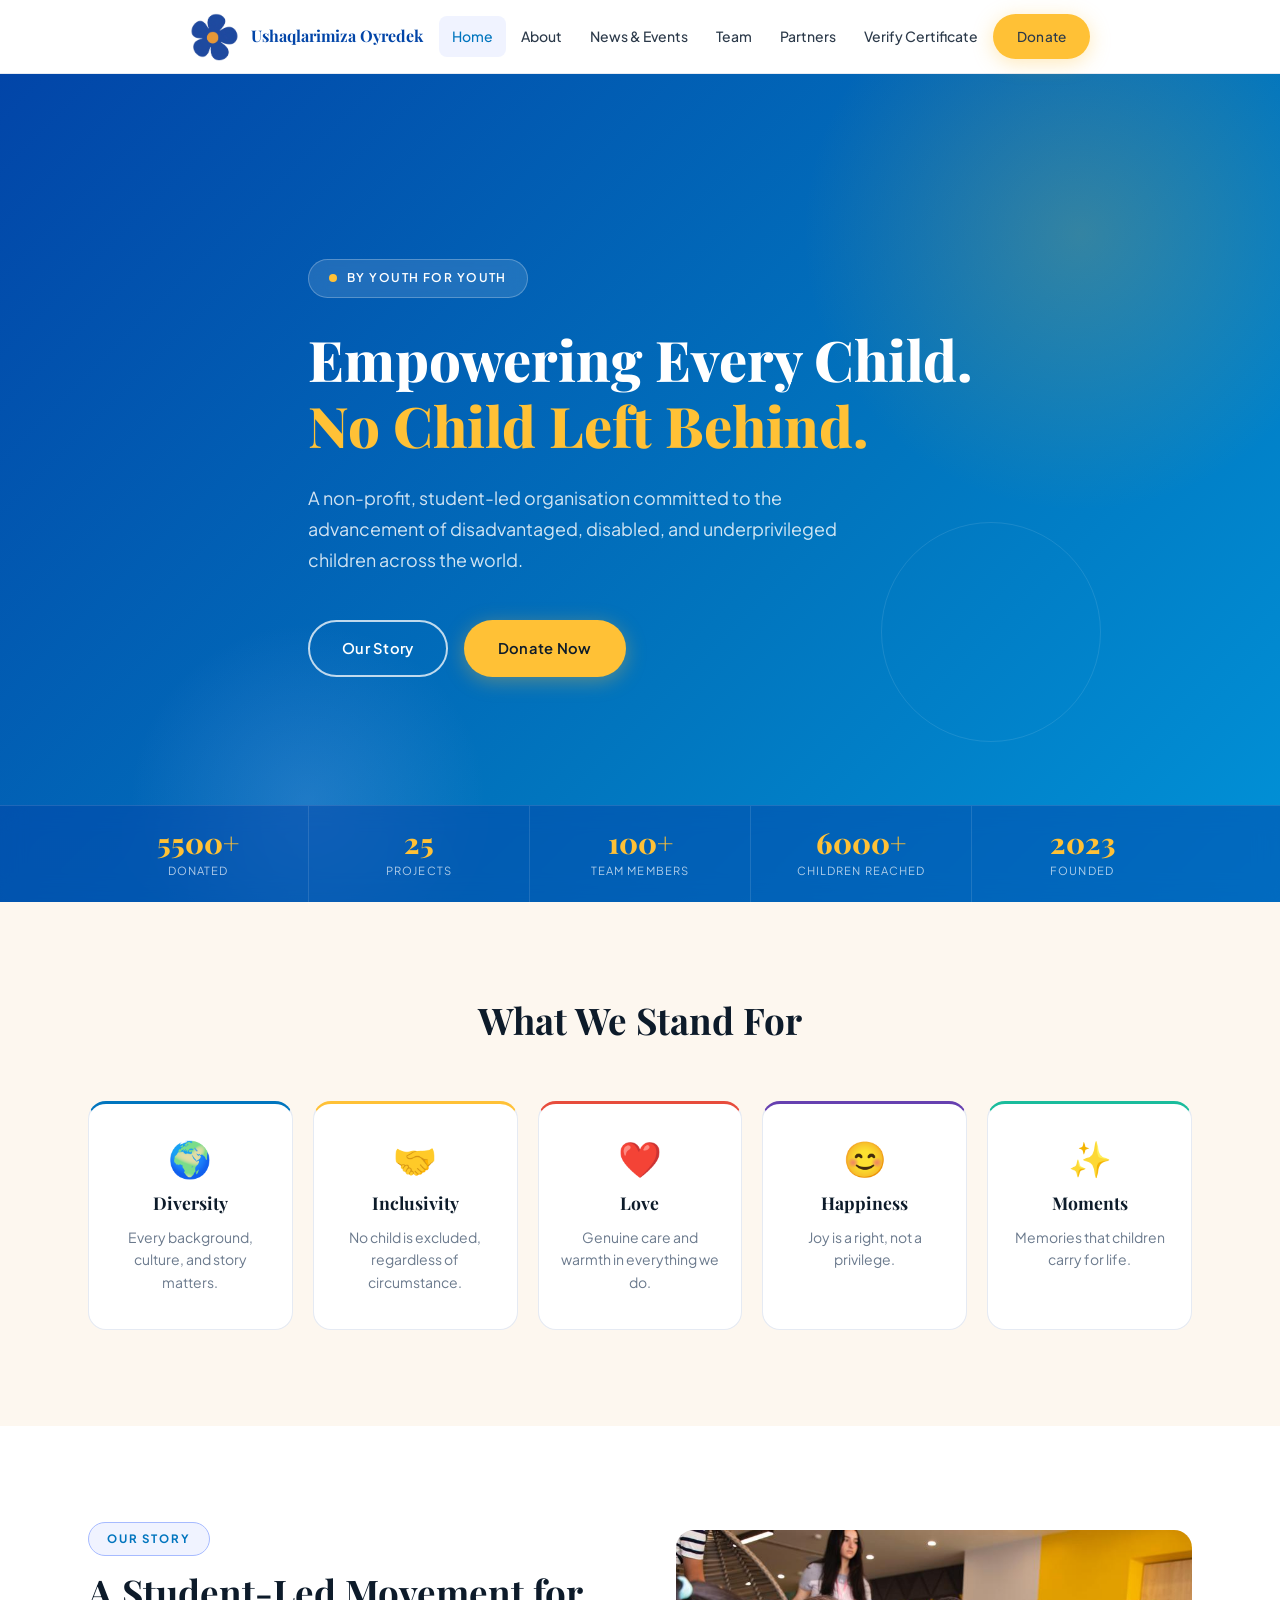
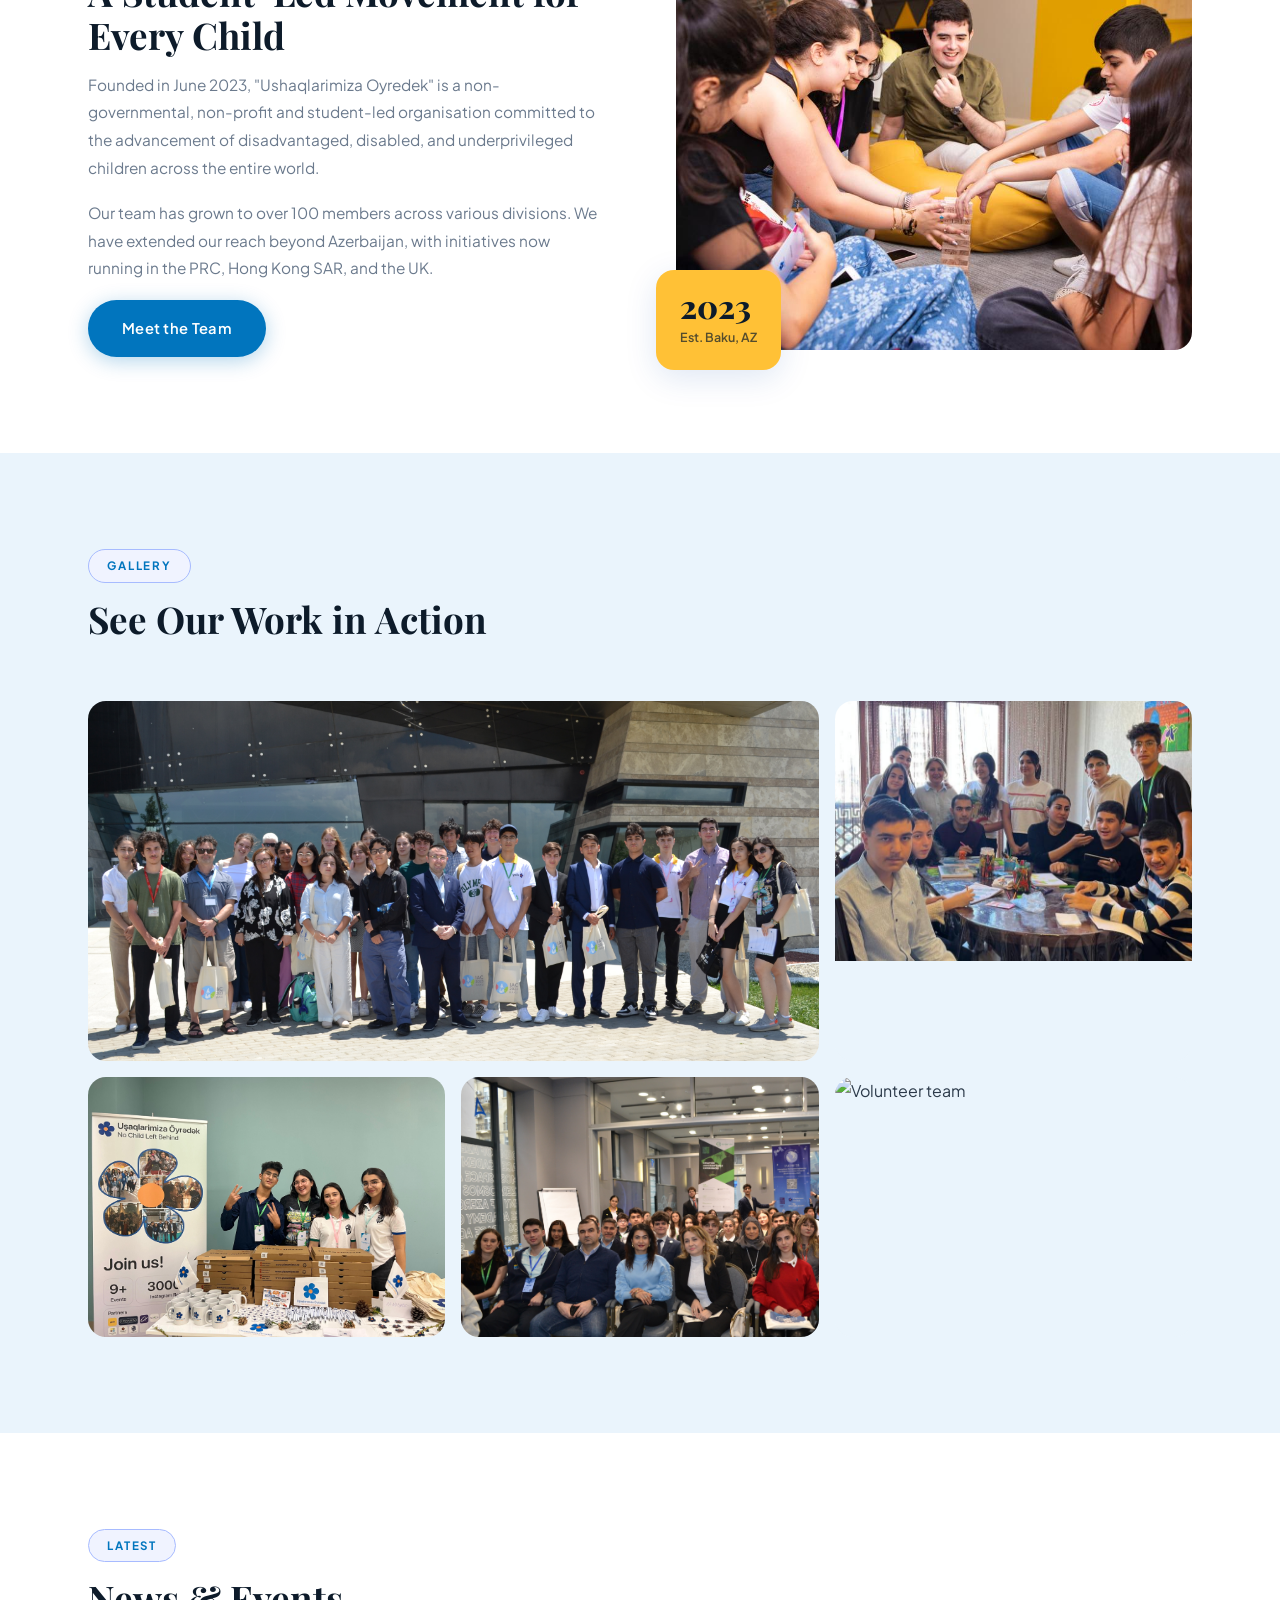
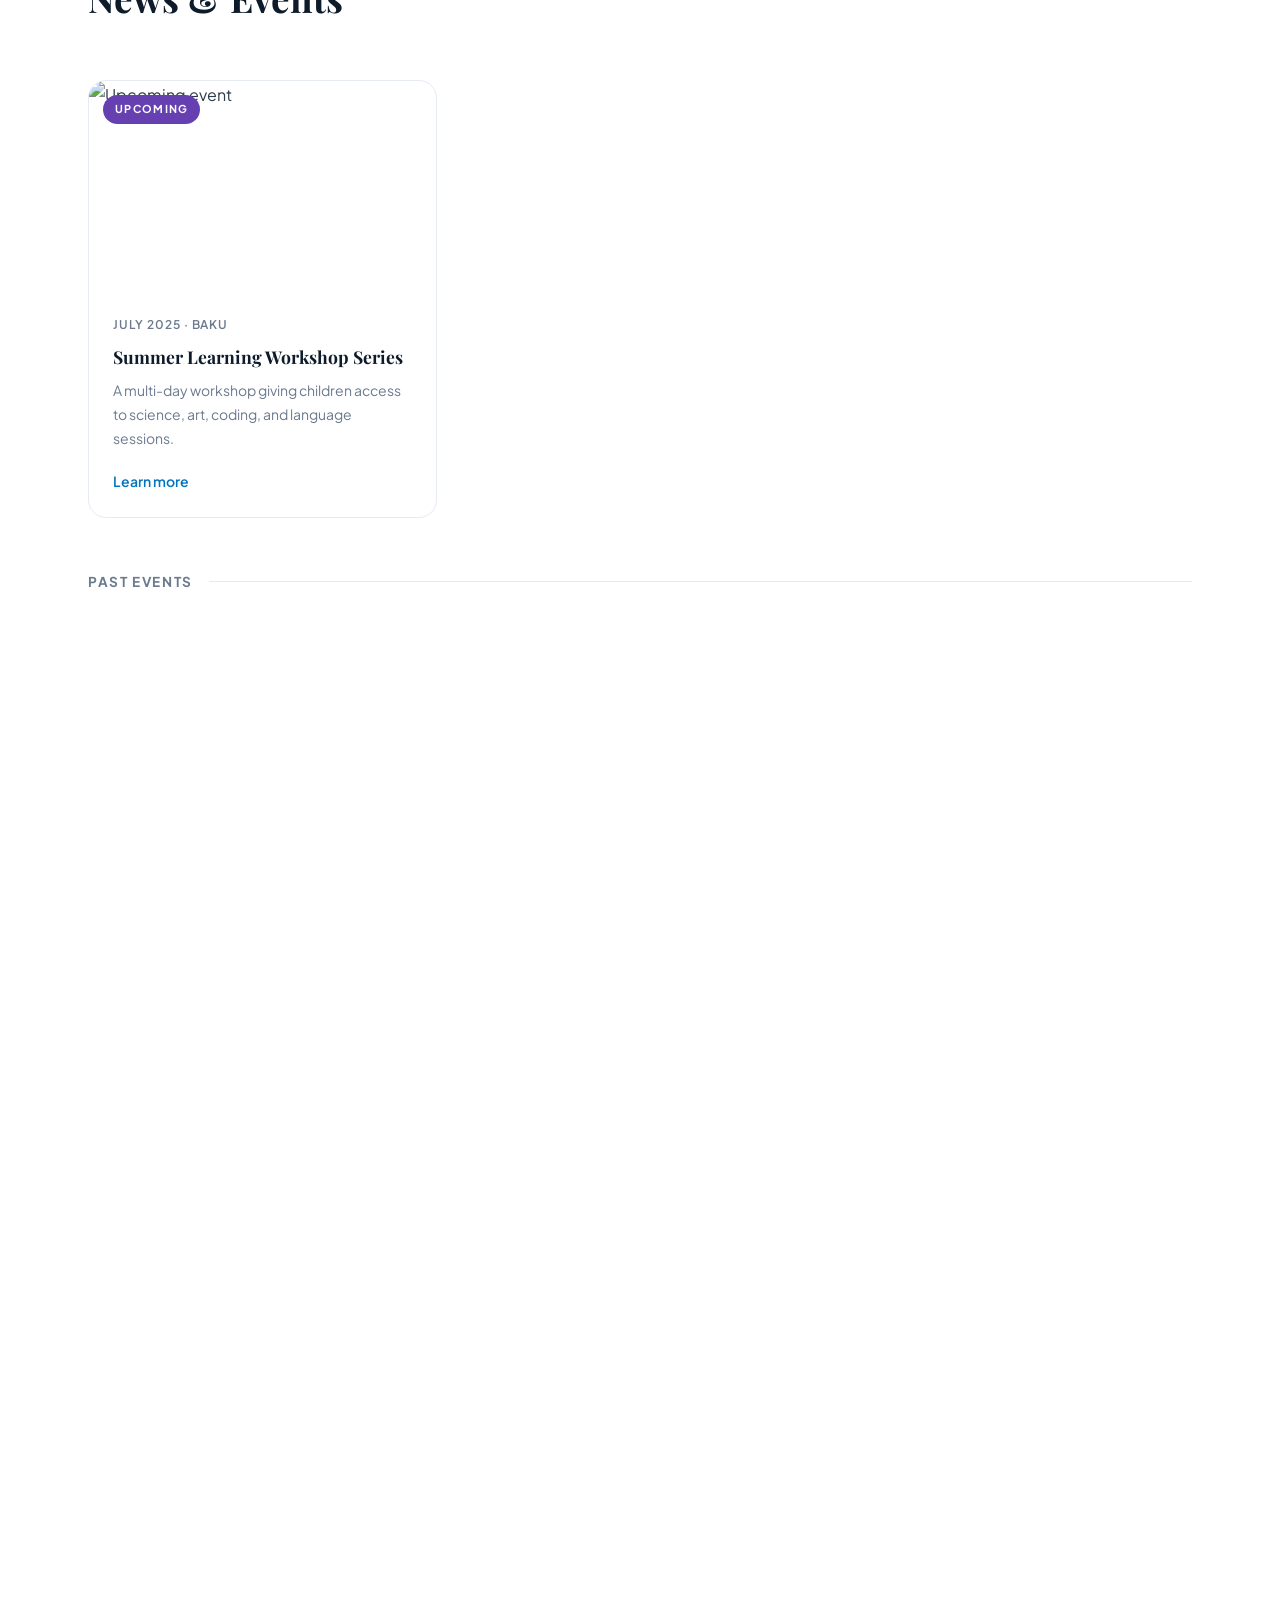
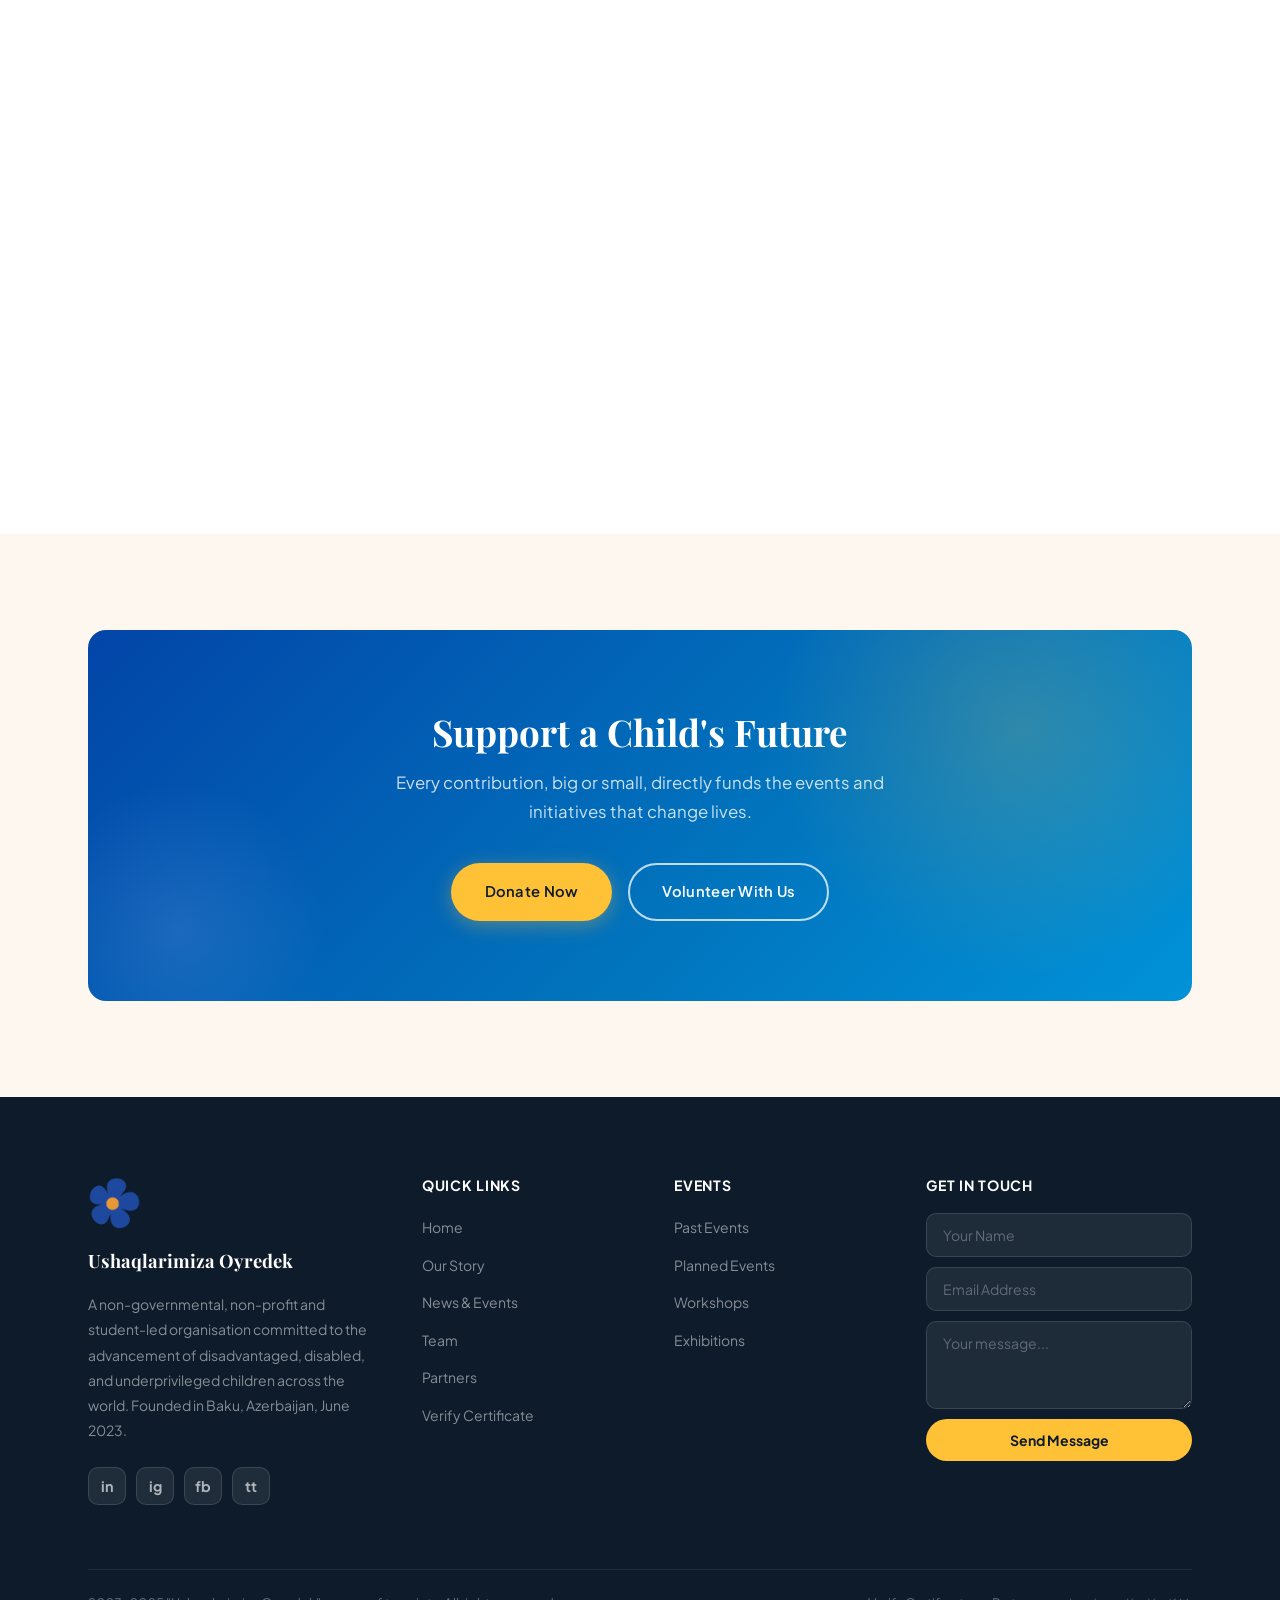
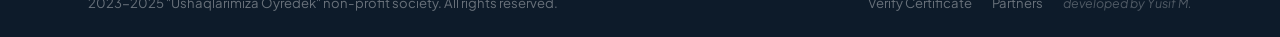
==== commit 0e875437: "feat: v3.0" ====
--- a/index.html
+++ b/index.html
@@ -3,7 +3,7 @@
 <head>
   <meta charset="UTF-8"/>
   <meta name="viewport" content="width=device-width, initial-scale=1.0"/>
-  <title>Ushaqlarimiza Oyredek -- No Child Left Behind</title>
+  <title>Ushaqlarimiza Oyredek</title>
   <meta name="description" content="Ushaqlarimiza Oyredek is a non-governmental, non-profit, student-led organisation committed to the advancement of disadvantaged, disabled, and underprivileged children."/>
   <link rel="stylesheet" href="css/style.css"/>
 </head>
@@ -202,10 +202,12 @@
       <div class="section-label">Latest</div>
       <h2 class="section-title" id="news-heading">News &amp; Events</h2>
     </div>
-    <div class="news-grid">
+
+    <!-- Upcoming -->
+    <div class="news-grid" style="margin-bottom:56px">
       <article class="news-card reveal">
         <div class="news-card-img">
-          <img src="https://placehold.co/600x300/FFC136/0D1B2A?text=Upcoming+Event" alt="Upcoming workshop event" loading="lazy"/>
+          <img src="https://placehold.co/600x300/FFC136/0D1B2A?text=Upcoming+Event" alt="Upcoming event" loading="lazy"/>
           <span class="news-card-tag tag-upcoming">Upcoming</span>
         </div>
         <div class="news-card-body">
@@ -215,6 +217,133 @@
           <a href="#" class="news-link">Learn more</a>
         </div>
       </article>
+    </div>
+
+    <!-- Past Events divider -->
+    <div style="display:flex;align-items:center;gap:16px;margin-bottom:32px">
+      <h3 style="font-family:var(--font-body);font-size:.85rem;font-weight:700;text-transform:uppercase;letter-spacing:.12em;color:var(--muted);white-space:nowrap">Past Events</h3>
+      <div style="flex:1;height:1px;background:var(--border)"></div>
+    </div>
+
+    <div class="news-grid">
+
+      <article class="news-card reveal">
+        <div class="news-card-img">
+          <img src="images/events/event1.jpeg" alt="YeloBank English Workshop" loading="lazy"/>
+          <span class="news-card-tag tag-event">Past Event</span>
+        </div>
+        <div class="news-card-body">
+          <div class="news-date">4 August 2023 &middot; Baku</div>
+          <h3>YeloBank English Workshop</h3>
+          <p>Held at the YeloBank Head Office, our first event combined social and educational activities with English language workshops for children with limited abilities.</p>
+          
+        </div>
+      </article>
+
+      <article class="news-card reveal reveal-d1">
+        <div class="news-card-img">
+          <img src="images/events/event2.jpeg" alt="ISOPS Summer Camp" loading="lazy"/>
+          <span class="news-card-tag tag-event">Past Event</span>
+        </div>
+        <div class="news-card-body">
+          <div class="news-date">22 August 2023 &middot; Bilgah</div>
+          <h3>ISOPS Summer Camp</h3>
+          <p>Organised with Bilgah Beach Hotel and ISOPS Summer Schools, this camp offered children master classes and mentoring sessions focused on architecture and creative art.</p>
+         
+        </div>
+      </article>
+
+      <article class="news-card reveal reveal-d2">
+        <div class="news-card-img">
+          <img src="images/events/event3.jpeg" alt="EcoTech Exhibition" loading="lazy"/>
+          <span class="news-card-tag tag-event">Past Event</span>
+        </div>
+        <div class="news-card-body">
+          <div class="news-date">9 September 2023 &middot; Baku</div>
+          <h3>EcoTech Exhibition</h3>
+          <p>Held at Landmark Rotunda Hall, this thematic exhibition centred on ecology and technology showcased projects by participants across various age groups.</p>
+          
+        </div>
+      </article>
+
+      <article class="news-card reveal">
+        <div class="news-card-img">
+          <img src="images/events/event4.jpeg" alt="ETSN Event" loading="lazy"/>
+          <span class="news-card-tag tag-event">Past Event</span>
+        </div>
+        <div class="news-card-body">
+          <div class="news-date">7 October 2023 &middot; Shirvan Milli Park</div>
+          <h3>ETSN Event</h3>
+          <p>With support from the Ministry of Ecology and Natural Resources, we held an ecology-focused event featuring eco masterclasses with underprivileged children at Shirvan Milli Park.</p>
+          
+        </div>
+      </article>
+
+      <article class="news-card reveal reveal-d1">
+        <div class="news-card-img">
+          <img src="images/events/event5.jpeg" alt="The Autizmabid" loading="lazy"/>
+          <span class="news-card-tag tag-event">Past Event</span>
+        </div>
+        <div class="news-card-body">
+          <div class="news-date">2023 &middot; Azerbaijan</div>
+          <h3>The Autizmabid</h3>
+          <p>An event dedicated to nurturing the creative potential of children with limited abilities from all age groups and all regions of Azerbaijan, opening doors to a brighter future.</p>
+          
+        </div>
+      </article>
+
+      <article class="news-card reveal reveal-d2">
+        <div class="news-card-img">
+          <img src="images/events/event6.jpeg" alt="Rebuild Karabakh Expo" loading="lazy"/>
+          <span class="news-card-tag tag-event">Past Event</span>
+        </div>
+        <div class="news-card-body">
+          <div class="news-date">2023 &middot; Azerbaijan</div>
+          <h3>Rebuild Karabakh Expo</h3>
+          <p>Made possible with support from Umid Var and the CEO Group, this expo encouraged support for underprivileged and disabled children from multiple regions of Azerbaijan.</p>
+          
+        </div>
+      </article>
+
+      <article class="news-card reveal">
+        <div class="news-card-img">
+          <img src="images/events/event7.jpeg" alt="Azercell Masalli Event" loading="lazy"/>
+          <span class="news-card-tag tag-event">Past Event</span>
+        </div>
+        <div class="news-card-body">
+          <div class="news-date">2023 &middot; Masalli</div>
+          <h3>Azercell Masalli Event</h3>
+          <p>In collaboration with Azercell Telecom in the Masalli region, this event paid homage to martyrs and their families while exploring the rich history of the Karabakh region.</p>
+          
+        </div>
+      </article>
+
+      <article class="news-card reveal reveal-d1">
+        <div class="news-card-img">
+          <img src="images/events/event8.png" alt="Baku Decides" loading="lazy"/>
+          <span class="news-card-tag tag-event">Past Event</span>
+        </div>
+        <div class="news-card-body">
+          <div class="news-date">29 Jan &ndash; 1 Feb 2024 &middot; Baku</div>
+          <h3>Baku Decides</h3>
+          <p>Our President represented UO at the 1st Youth Climate Negotiations, gaining support from 5+ country delegations and 17 organisations including two Azerbaijani government ministers. The first step to COP29.</p>
+          
+        </div>
+      </article>
+
+      <article class="news-card reveal reveal-d2">
+        <div class="news-card-img">
+          <img src="images/events/event9.png" alt="Hack4Good Hackathon" loading="lazy"/>
+          <span class="news-card-tag tag-event">Past Event</span>
+        </div>
+        <div class="news-card-body">
+          <div class="news-date">3 February 2024 &middot; Baku</div>
+          <h3>Hack4Good Hackathon</h3>
+          <p>Our volunteers supported this charity hackathon at Landau School, where students presented IT and AI-based projects and were qualified across several nominations.</p>
+          
+        </div>
+      </article>
+
     </div>
   </div>
 </section>
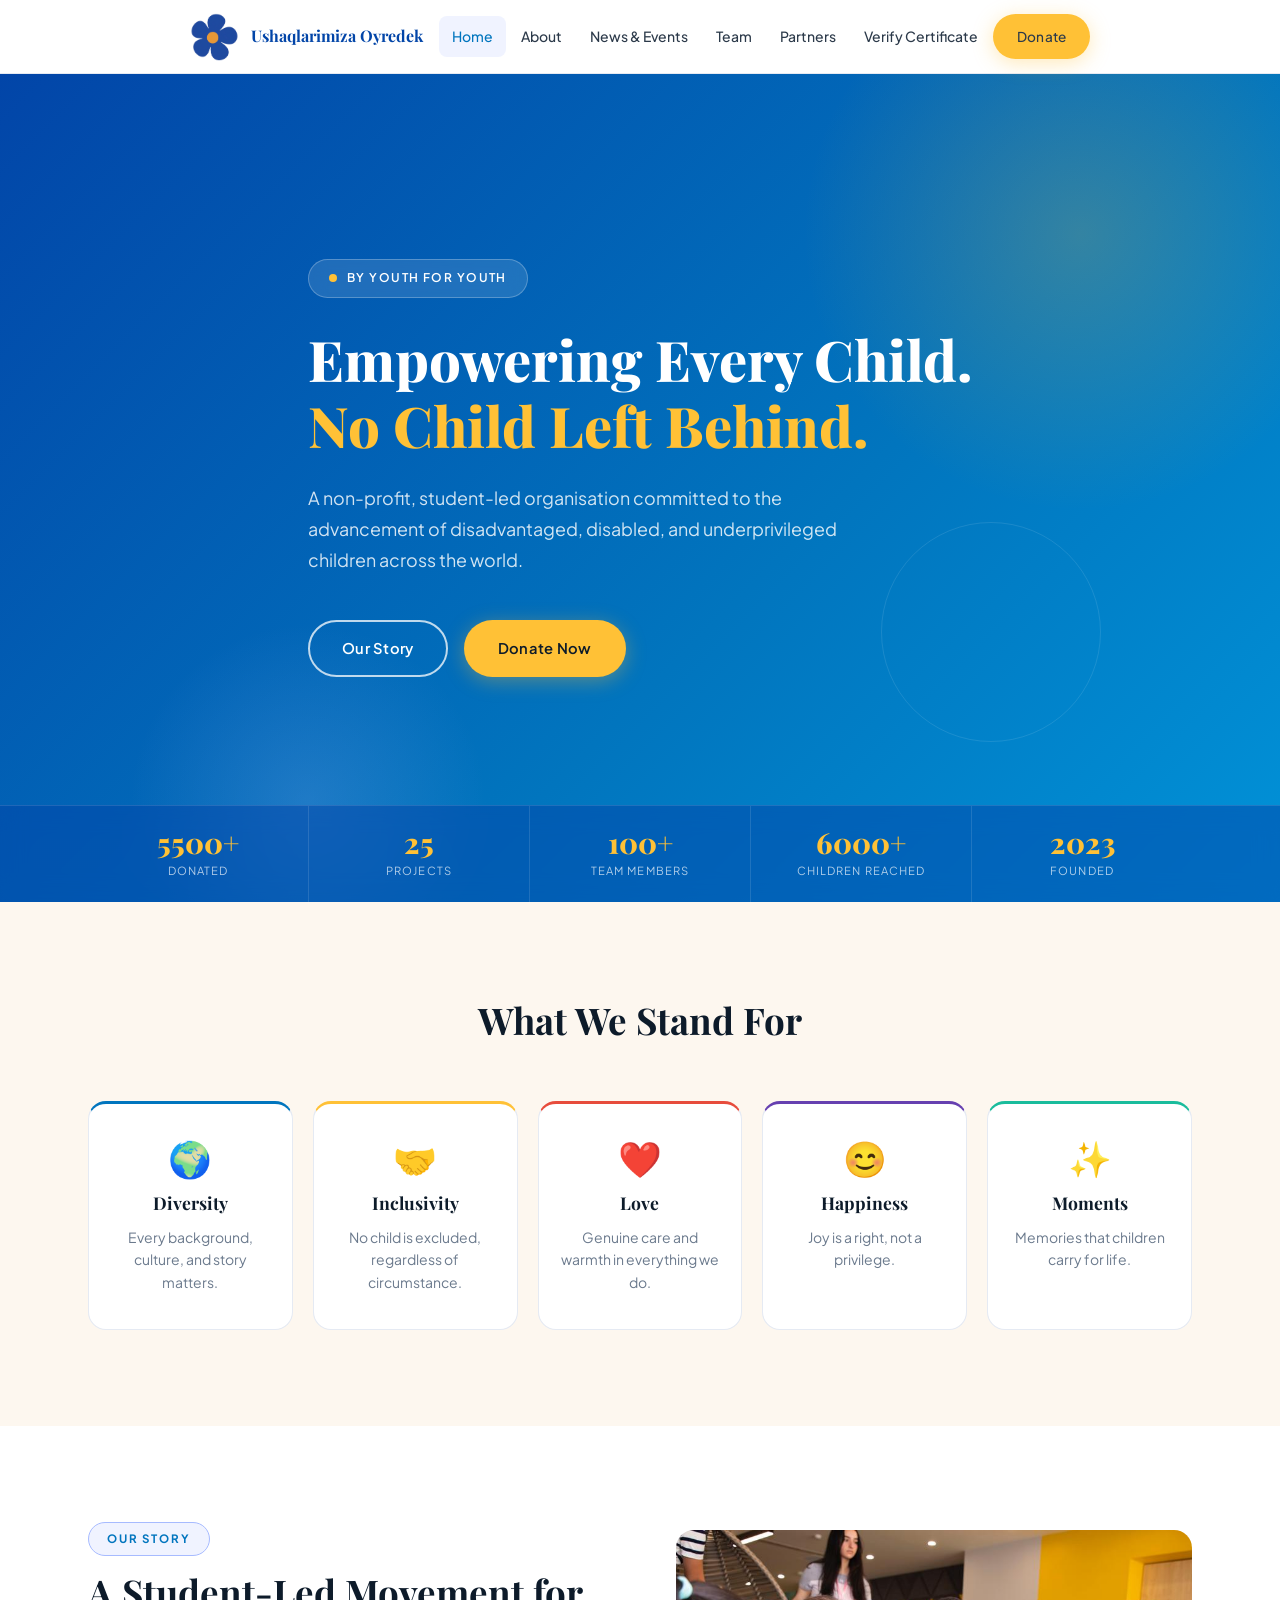
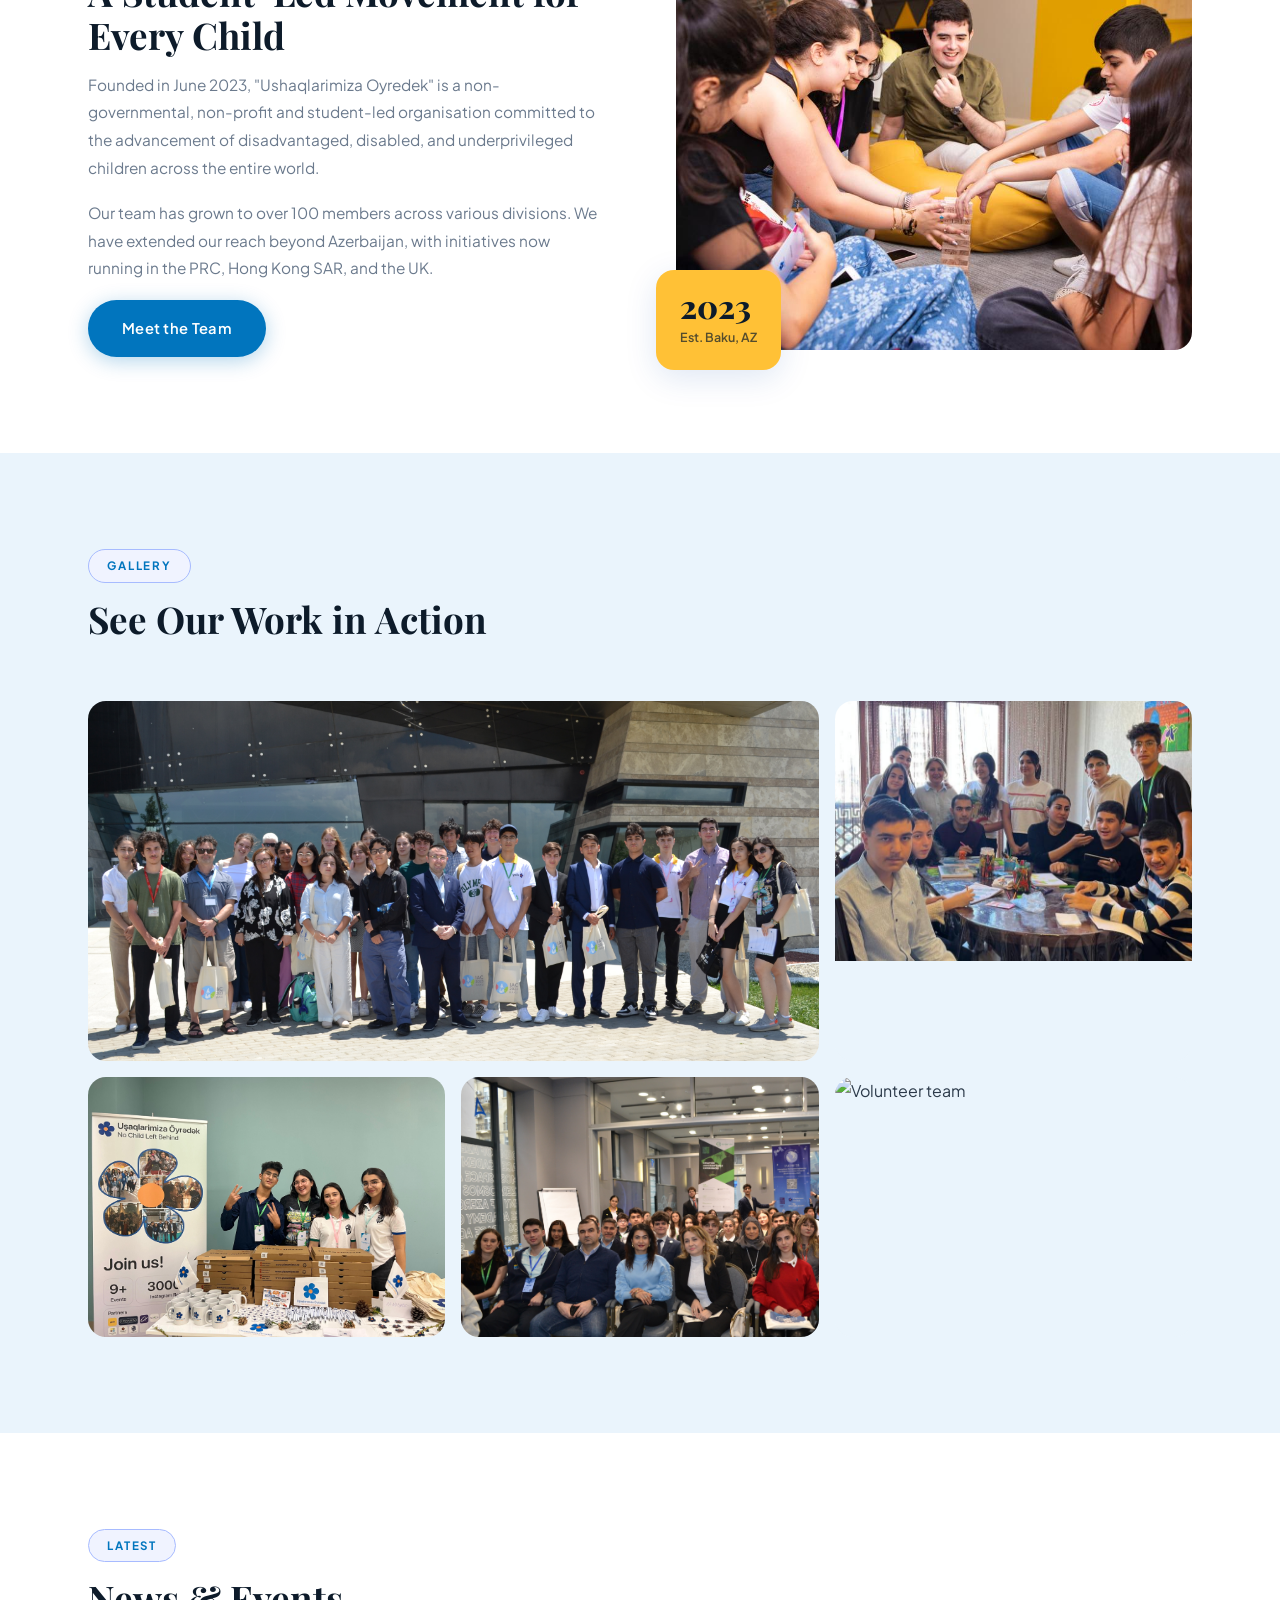
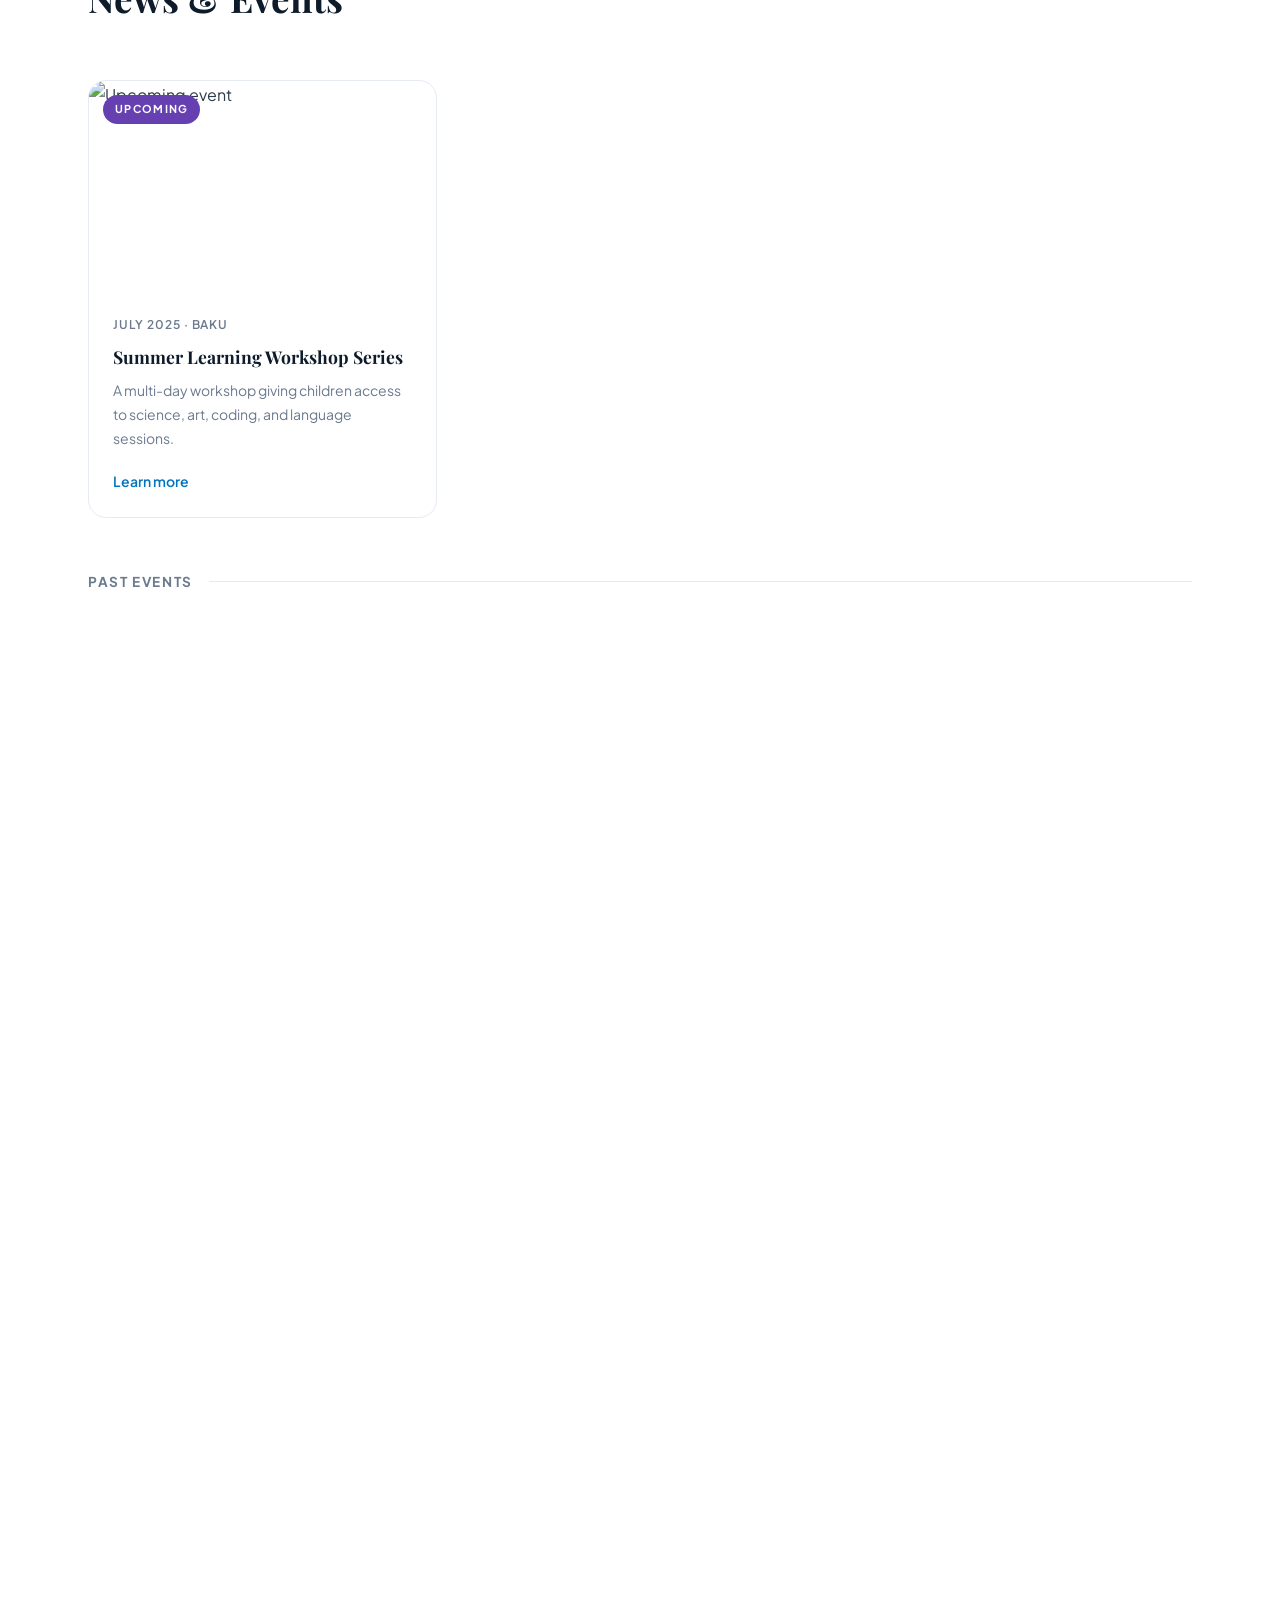
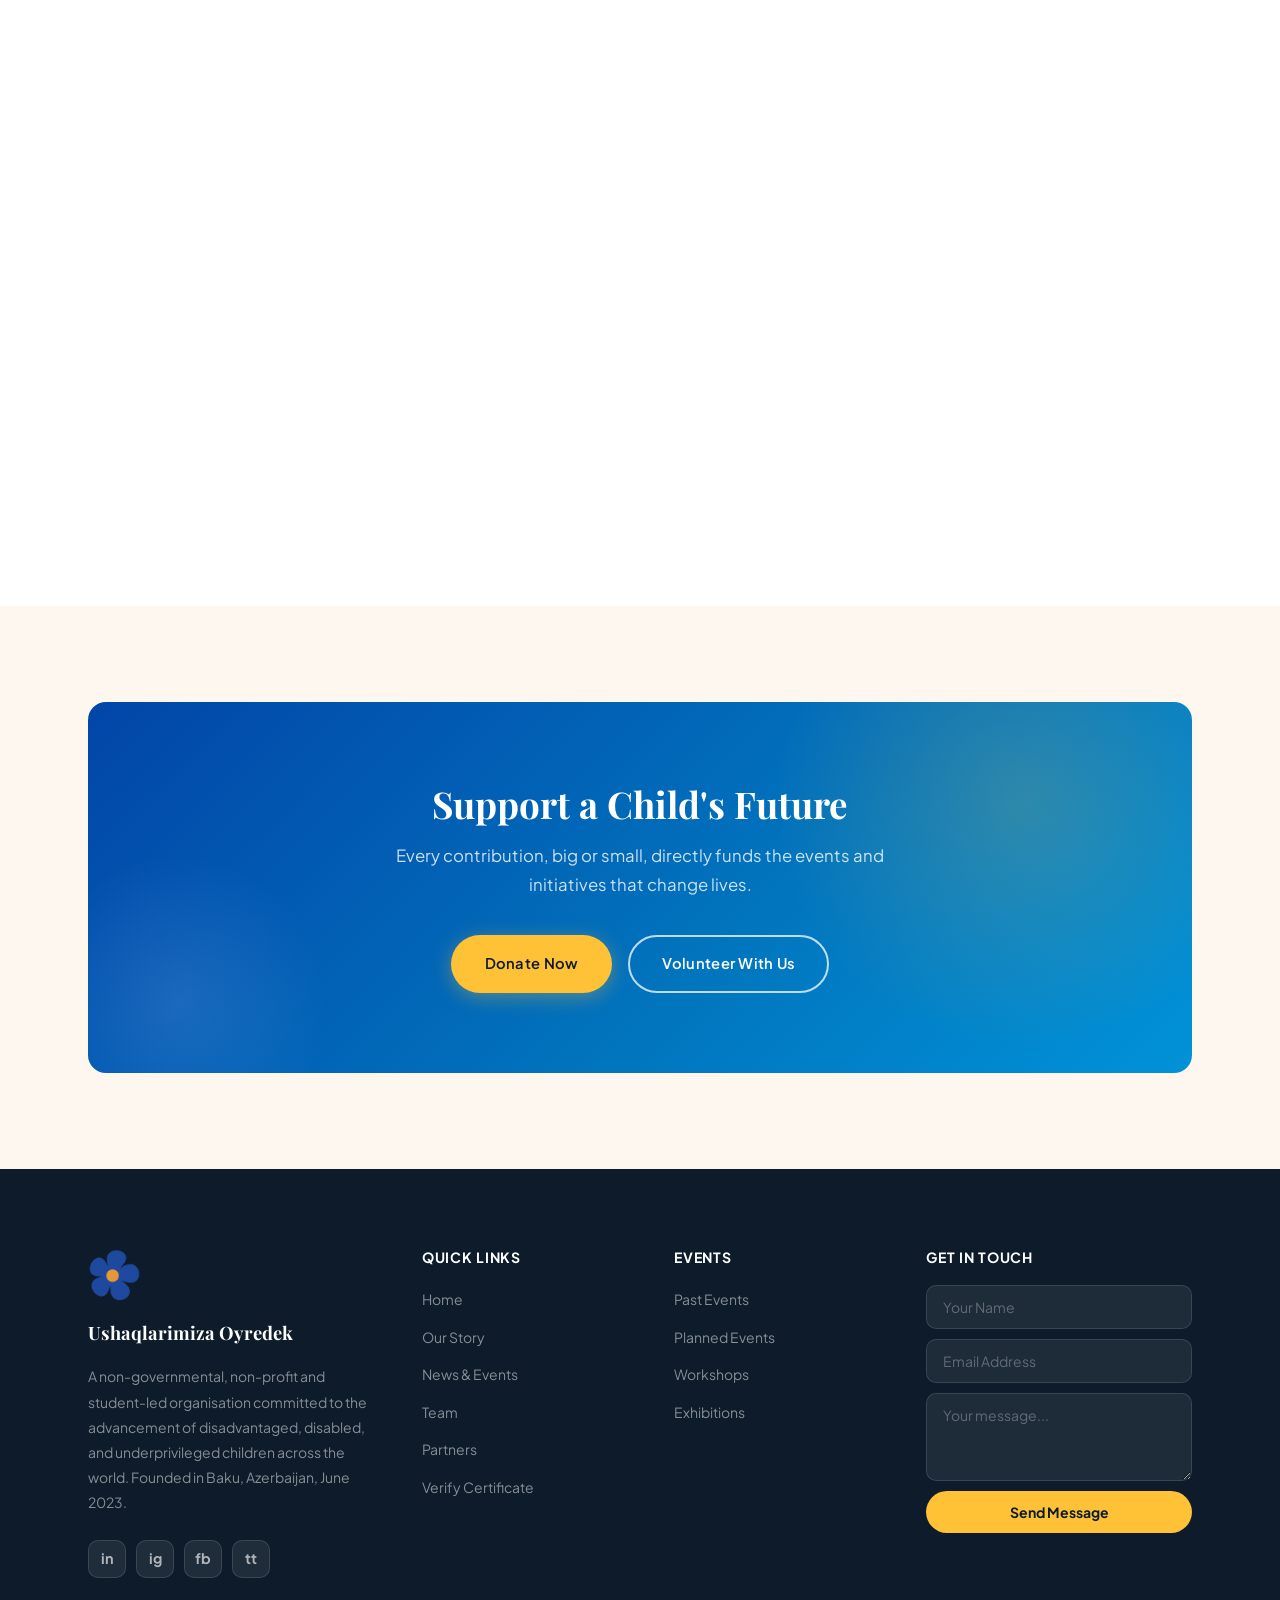
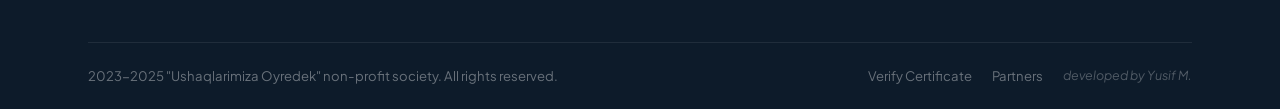
==== commit cc5bd1b2: "feat: v4.0" ====
--- a/index.html
+++ b/index.html
@@ -5,7 +5,12 @@
   <meta name="viewport" content="width=device-width, initial-scale=1.0"/>
   <title>Ushaqlarimiza Oyredek</title>
   <meta name="description" content="Ushaqlarimiza Oyredek is a non-governmental, non-profit, student-led organisation committed to the advancement of disadvantaged, disabled, and underprivileged children."/>
+  <link rel="icon" type="image/svg+xml" href="images/landingpage/uologoclear.svg"/>
+  <link rel="shortcut icon" href="images/landingpage/uologoclear.svg"/>
+  <link rel="apple-touch-icon" href="images/landingpage/uologoclear.svg"/>
   <link rel="stylesheet" href="css/style.css"/>
+
+
 </head>
 <body>
 
@@ -236,7 +241,7 @@
           <div class="news-date">4 August 2023 &middot; Baku</div>
           <h3>YeloBank English Workshop</h3>
           <p>Held at the YeloBank Head Office, our first event combined social and educational activities with English language workshops for children with limited abilities.</p>
-          
+          <a href="#" class="news-link">View recap</a>
         </div>
       </article>
 
@@ -249,7 +254,7 @@
           <div class="news-date">22 August 2023 &middot; Bilgah</div>
           <h3>ISOPS Summer Camp</h3>
           <p>Organised with Bilgah Beach Hotel and ISOPS Summer Schools, this camp offered children master classes and mentoring sessions focused on architecture and creative art.</p>
-         
+          <a href="#" class="news-link">View recap</a>
         </div>
       </article>
 
@@ -262,7 +267,7 @@
           <div class="news-date">9 September 2023 &middot; Baku</div>
           <h3>EcoTech Exhibition</h3>
           <p>Held at Landmark Rotunda Hall, this thematic exhibition centred on ecology and technology showcased projects by participants across various age groups.</p>
-          
+          <a href="#" class="news-link">View recap</a>
         </div>
       </article>
 
@@ -275,7 +280,7 @@
           <div class="news-date">7 October 2023 &middot; Shirvan Milli Park</div>
           <h3>ETSN Event</h3>
           <p>With support from the Ministry of Ecology and Natural Resources, we held an ecology-focused event featuring eco masterclasses with underprivileged children at Shirvan Milli Park.</p>
-          
+          <a href="#" class="news-link">View recap</a>
         </div>
       </article>
 
@@ -288,7 +293,7 @@
           <div class="news-date">2023 &middot; Azerbaijan</div>
           <h3>The Autizmabid</h3>
           <p>An event dedicated to nurturing the creative potential of children with limited abilities from all age groups and all regions of Azerbaijan, opening doors to a brighter future.</p>
-          
+          <a href="#" class="news-link">View recap</a>
         </div>
       </article>
 
@@ -301,7 +306,7 @@
           <div class="news-date">2023 &middot; Azerbaijan</div>
           <h3>Rebuild Karabakh Expo</h3>
           <p>Made possible with support from Umid Var and the CEO Group, this expo encouraged support for underprivileged and disabled children from multiple regions of Azerbaijan.</p>
-          
+          <a href="#" class="news-link">View recap</a>
         </div>
       </article>
 
@@ -314,33 +319,33 @@
           <div class="news-date">2023 &middot; Masalli</div>
           <h3>Azercell Masalli Event</h3>
           <p>In collaboration with Azercell Telecom in the Masalli region, this event paid homage to martyrs and their families while exploring the rich history of the Karabakh region.</p>
-          
+          <a href="#" class="news-link">View recap</a>
         </div>
       </article>
 
       <article class="news-card reveal reveal-d1">
         <div class="news-card-img">
-          <img src="images/events/event8.png" alt="Baku Decides" loading="lazy"/>
+          <img src="images/events/event8.jpeg" alt="Baku Decides" loading="lazy"/>
           <span class="news-card-tag tag-event">Past Event</span>
         </div>
         <div class="news-card-body">
           <div class="news-date">29 Jan &ndash; 1 Feb 2024 &middot; Baku</div>
           <h3>Baku Decides</h3>
           <p>Our President represented UO at the 1st Youth Climate Negotiations, gaining support from 5+ country delegations and 17 organisations including two Azerbaijani government ministers. The first step to COP29.</p>
-          
+          <a href="#" class="news-link">View recap</a>
         </div>
       </article>
 
       <article class="news-card reveal reveal-d2">
         <div class="news-card-img">
-          <img src="images/events/event9.png" alt="Hack4Good Hackathon" loading="lazy"/>
+          <img src="images/events/event9.jpeg" alt="Hack4Good Hackathon" loading="lazy"/>
           <span class="news-card-tag tag-event">Past Event</span>
         </div>
         <div class="news-card-body">
           <div class="news-date">3 February 2024 &middot; Baku</div>
           <h3>Hack4Good Hackathon</h3>
           <p>Our volunteers supported this charity hackathon at Landau School, where students presented IT and AI-based projects and were qualified across several nominations.</p>
-          
+          <a href="#" class="news-link">View recap</a>
         </div>
       </article>
 
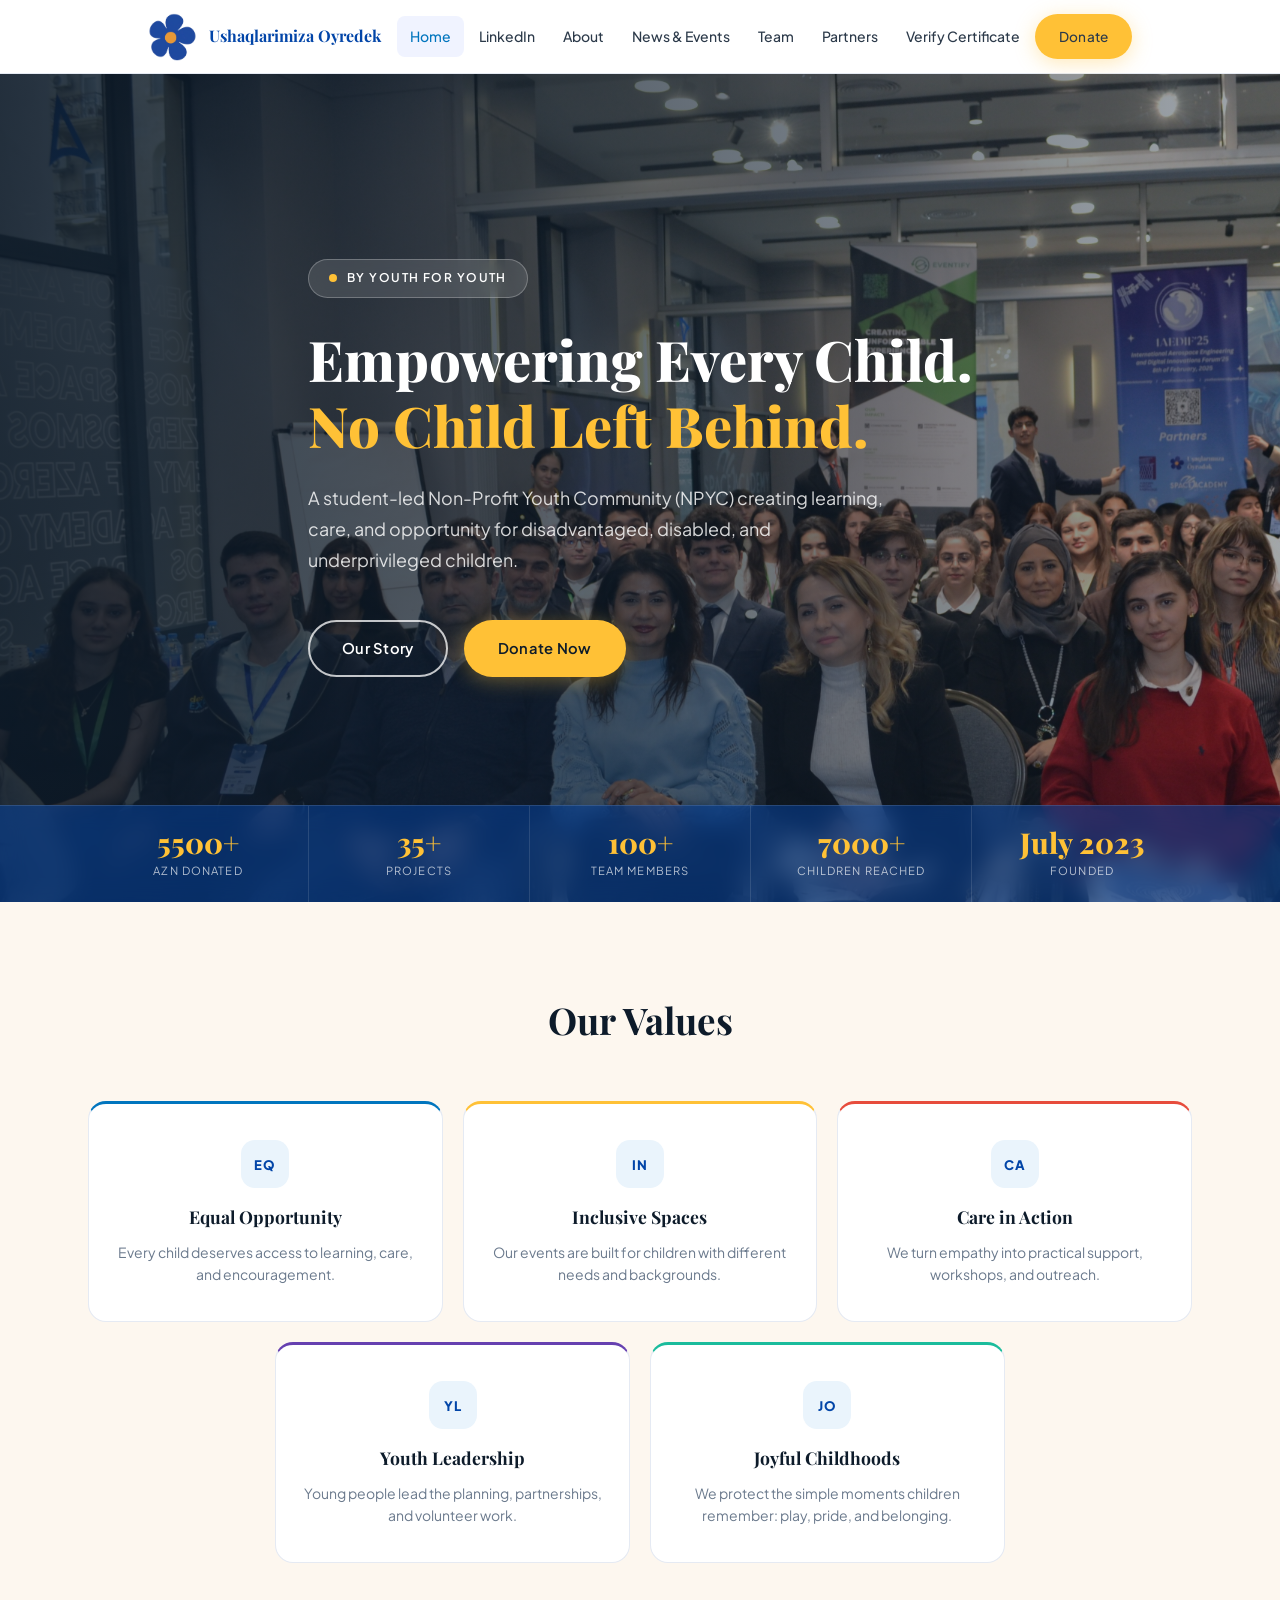
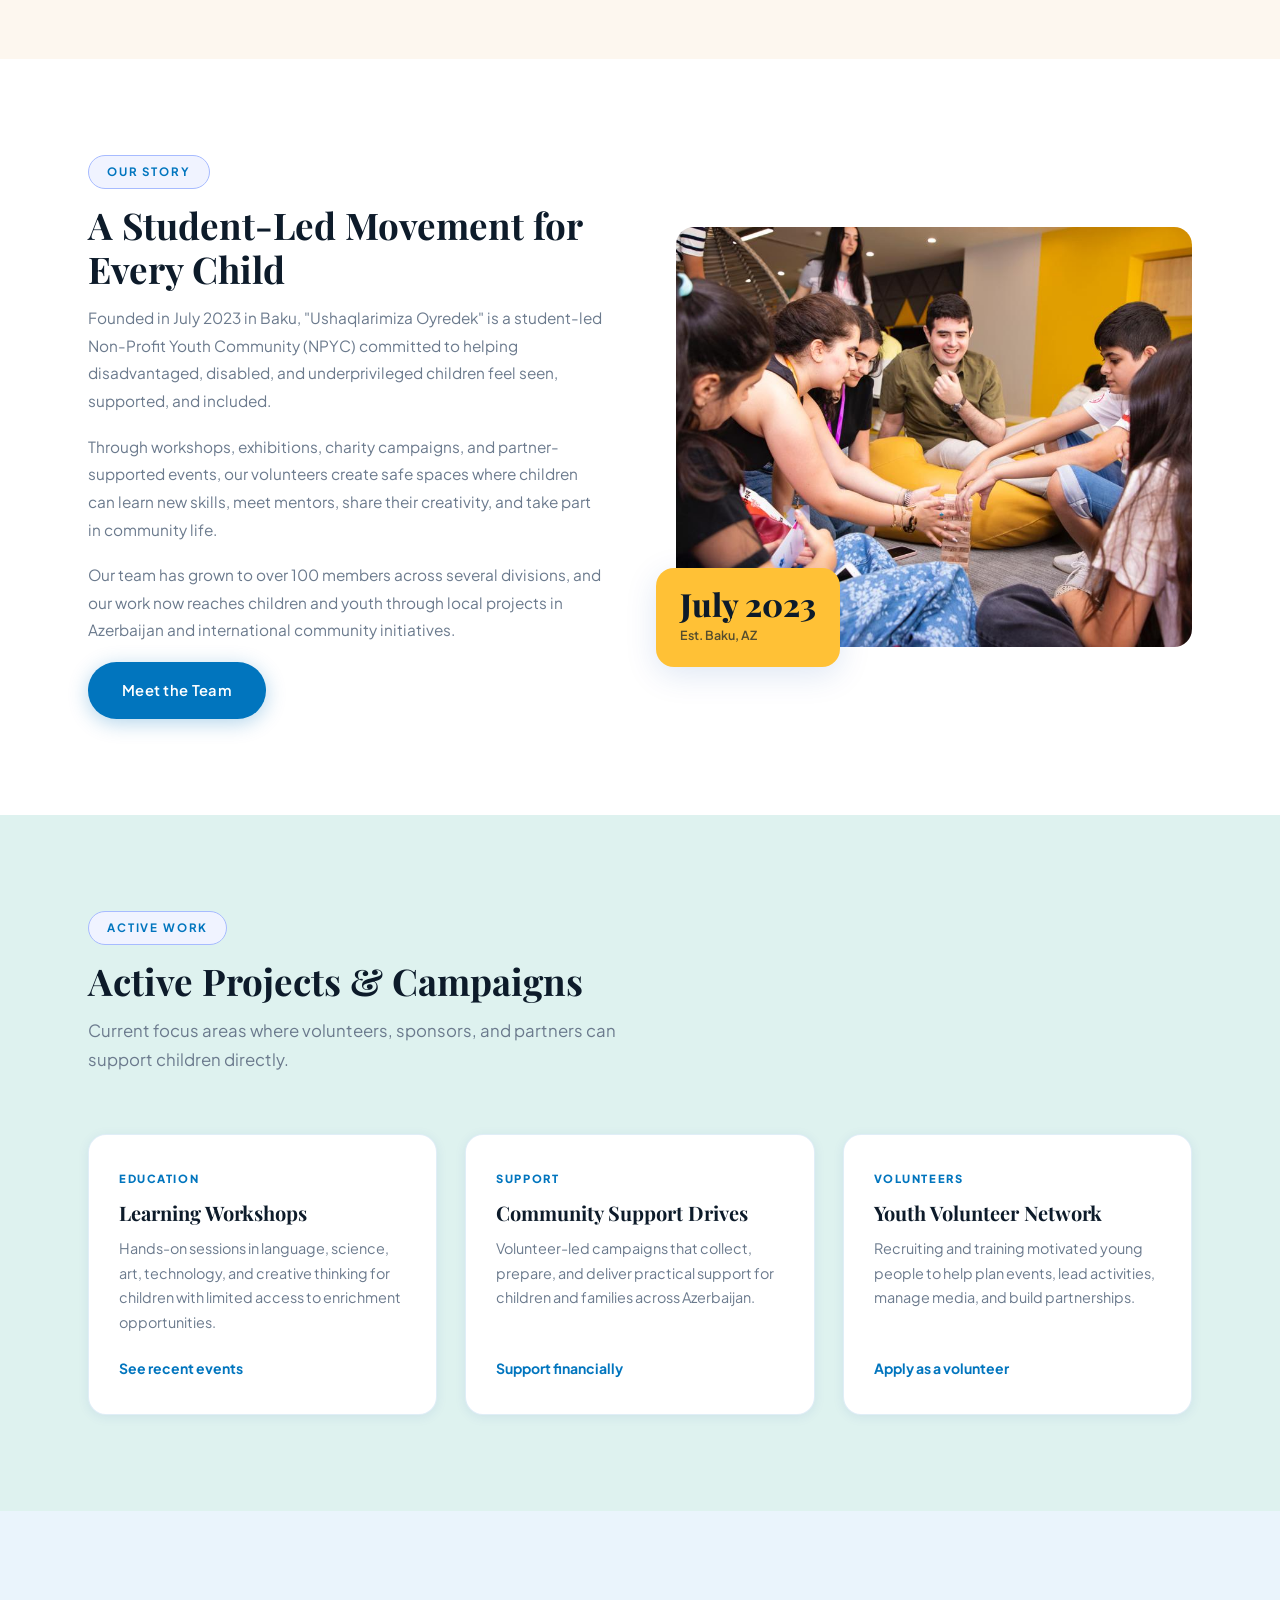
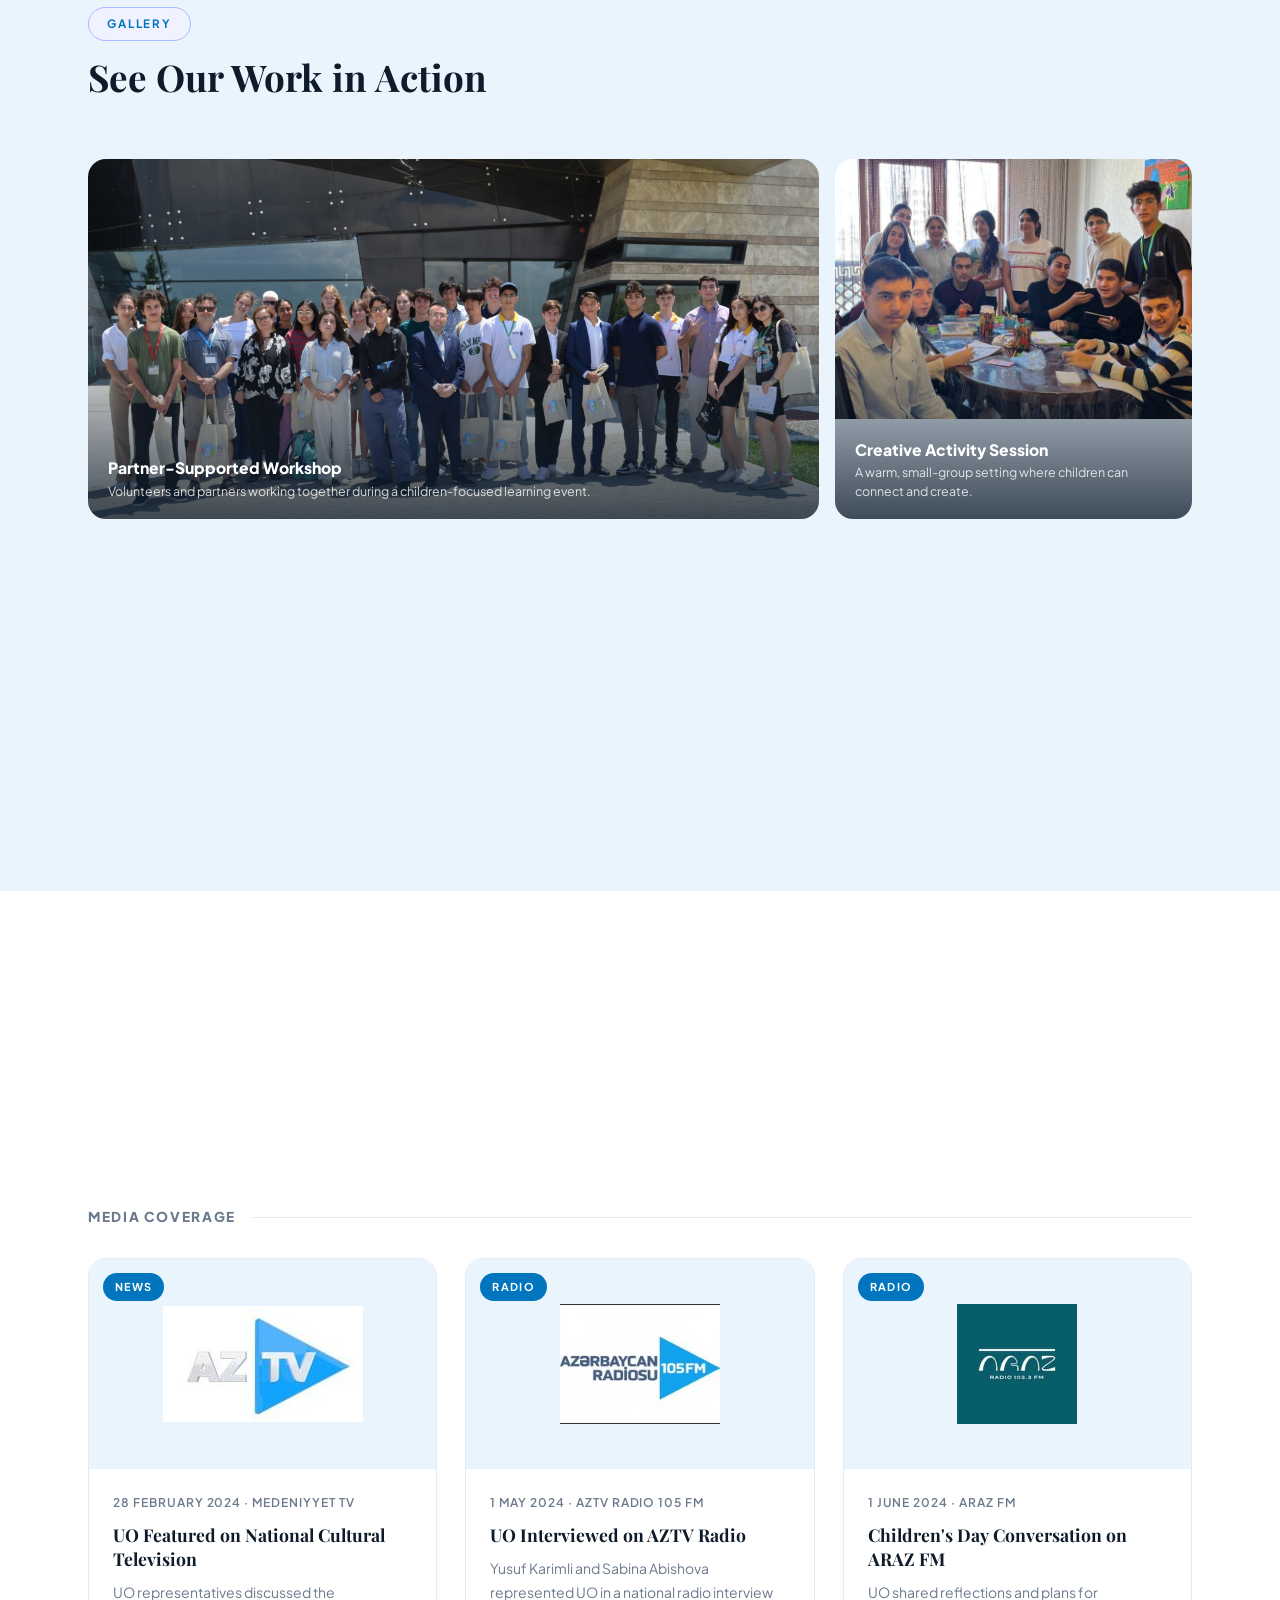
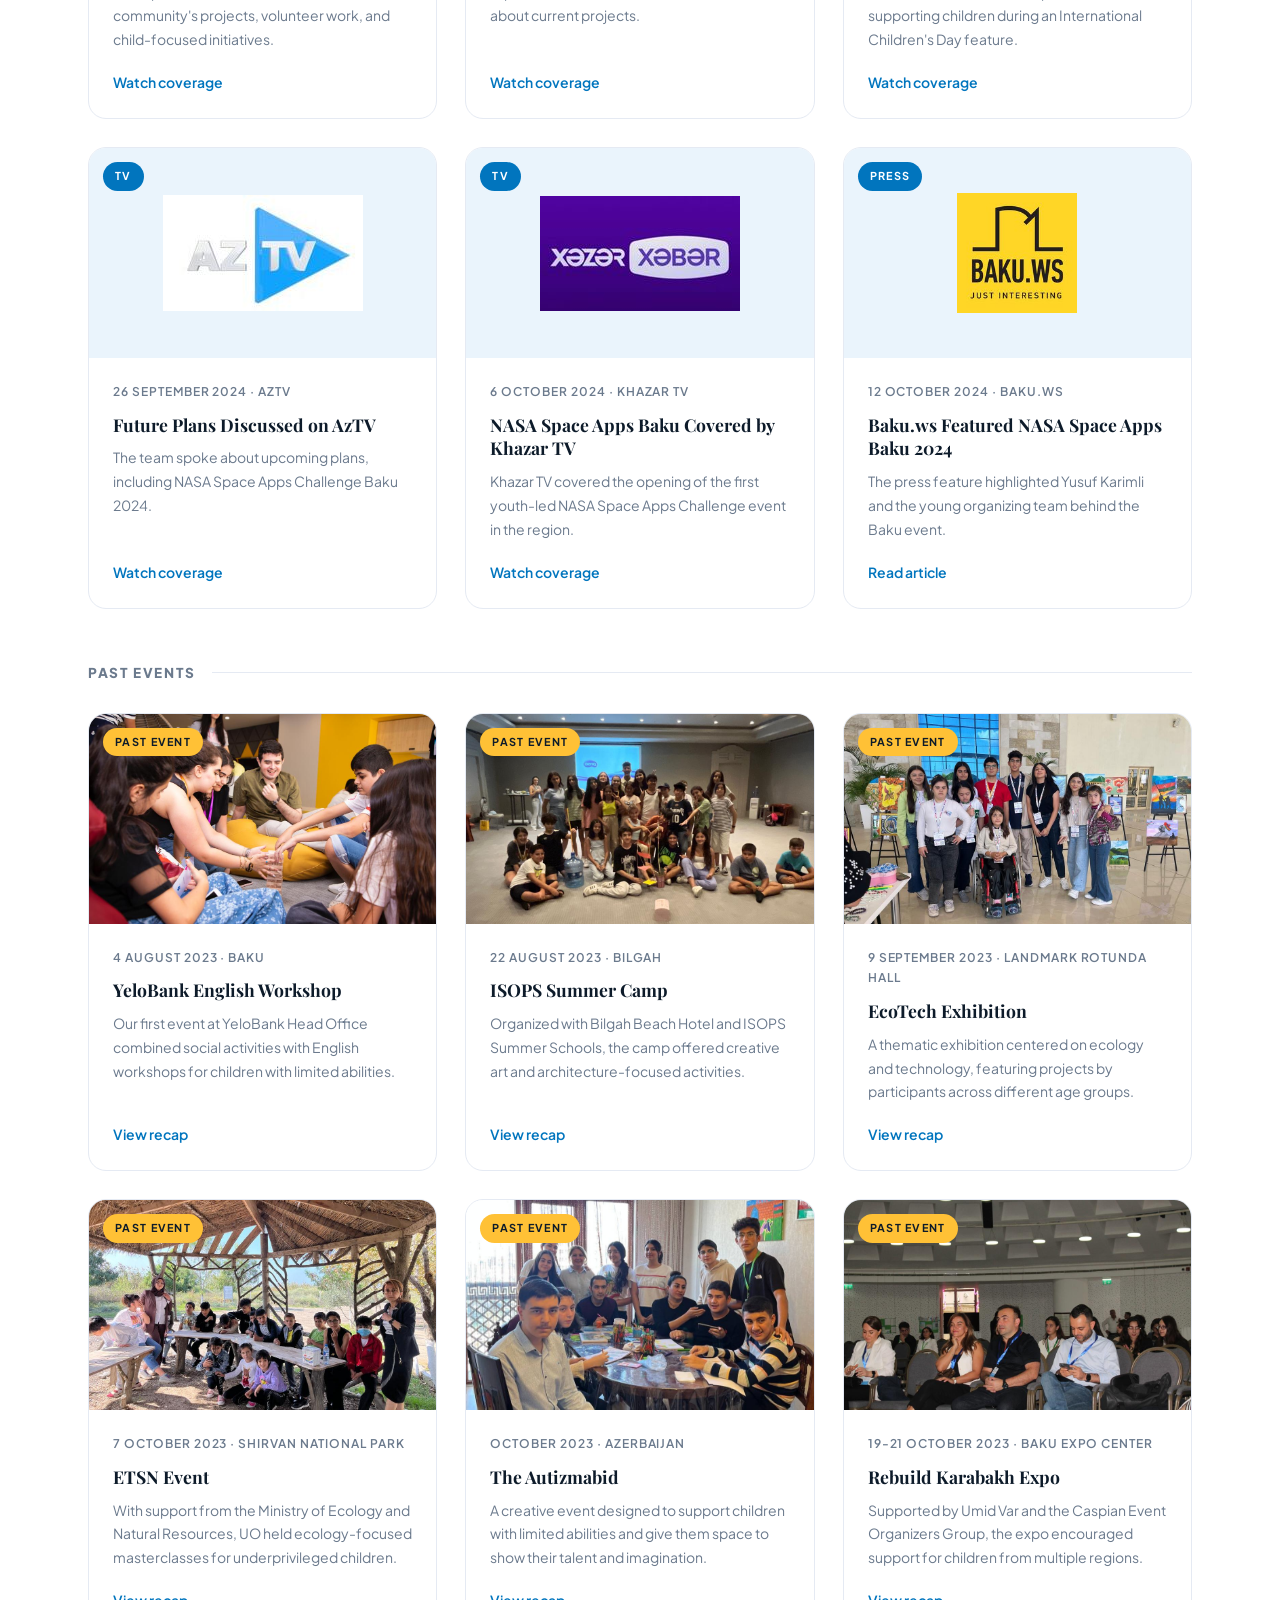
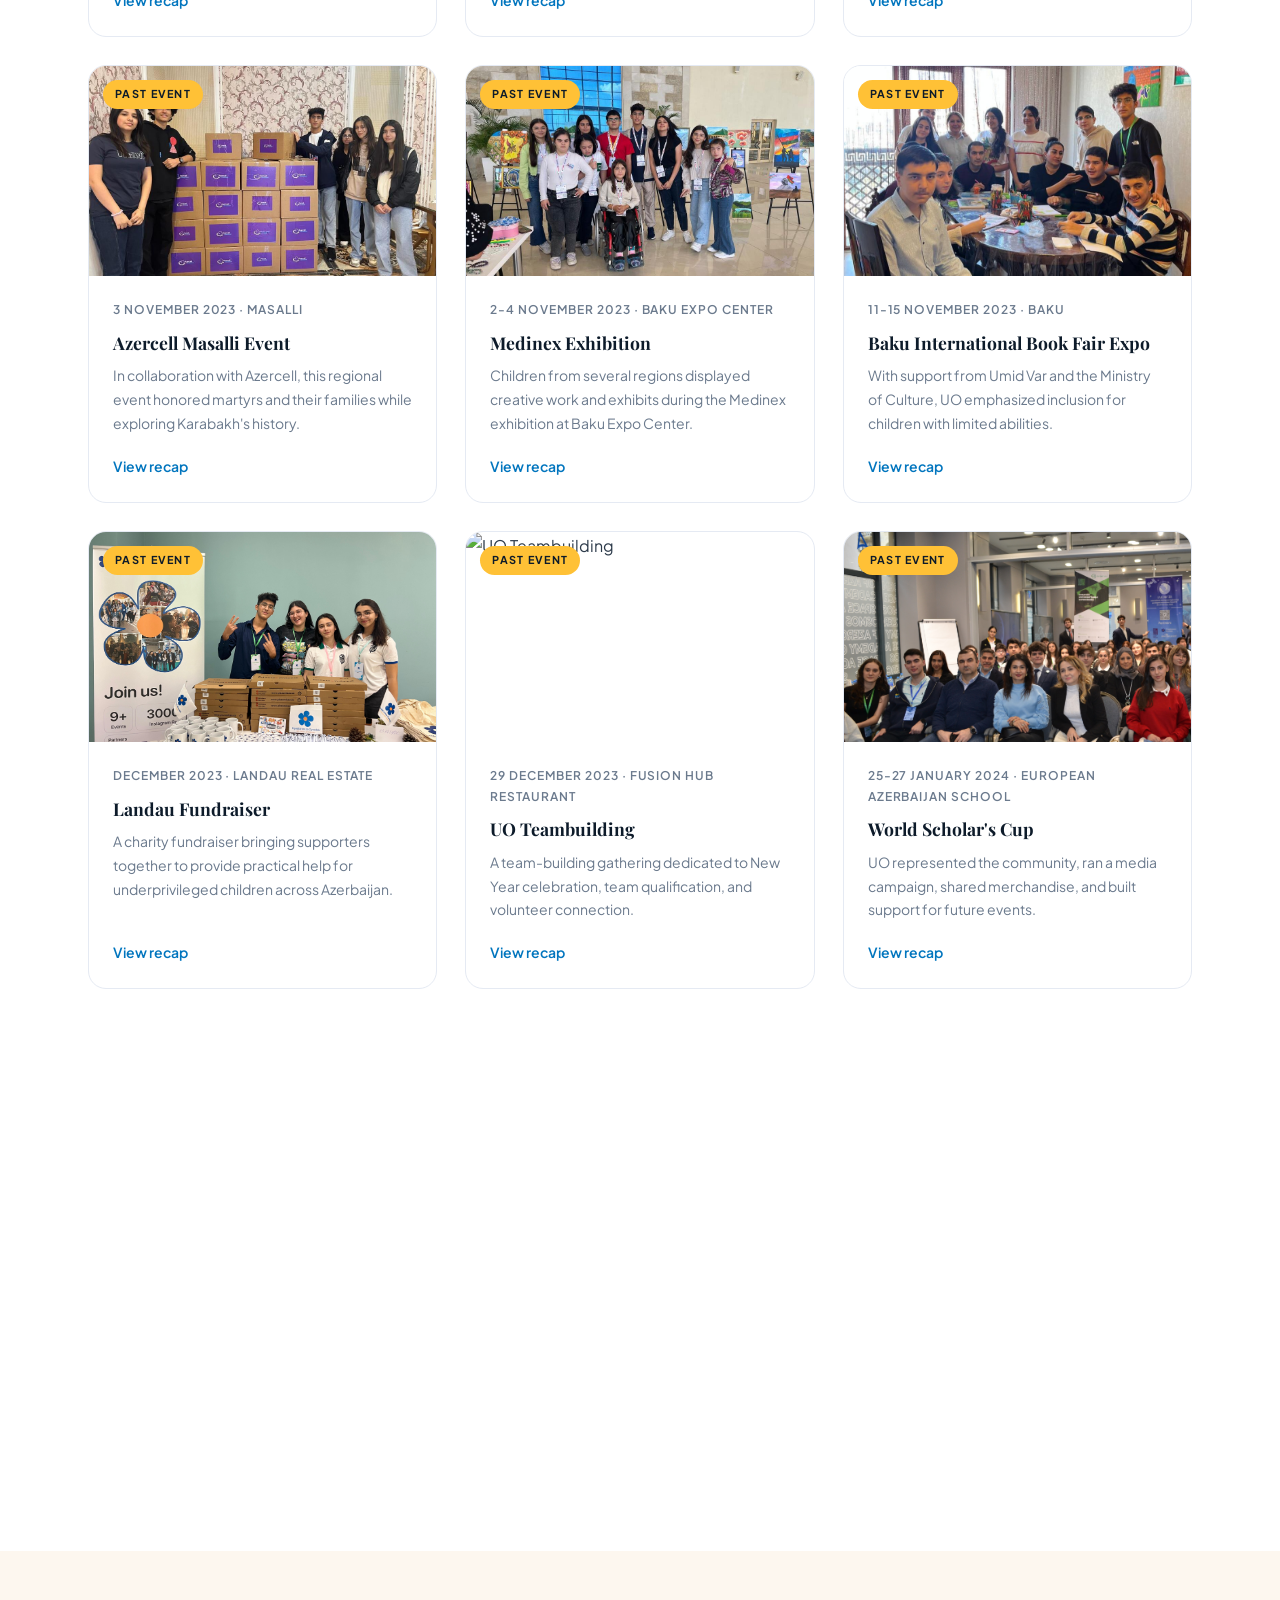
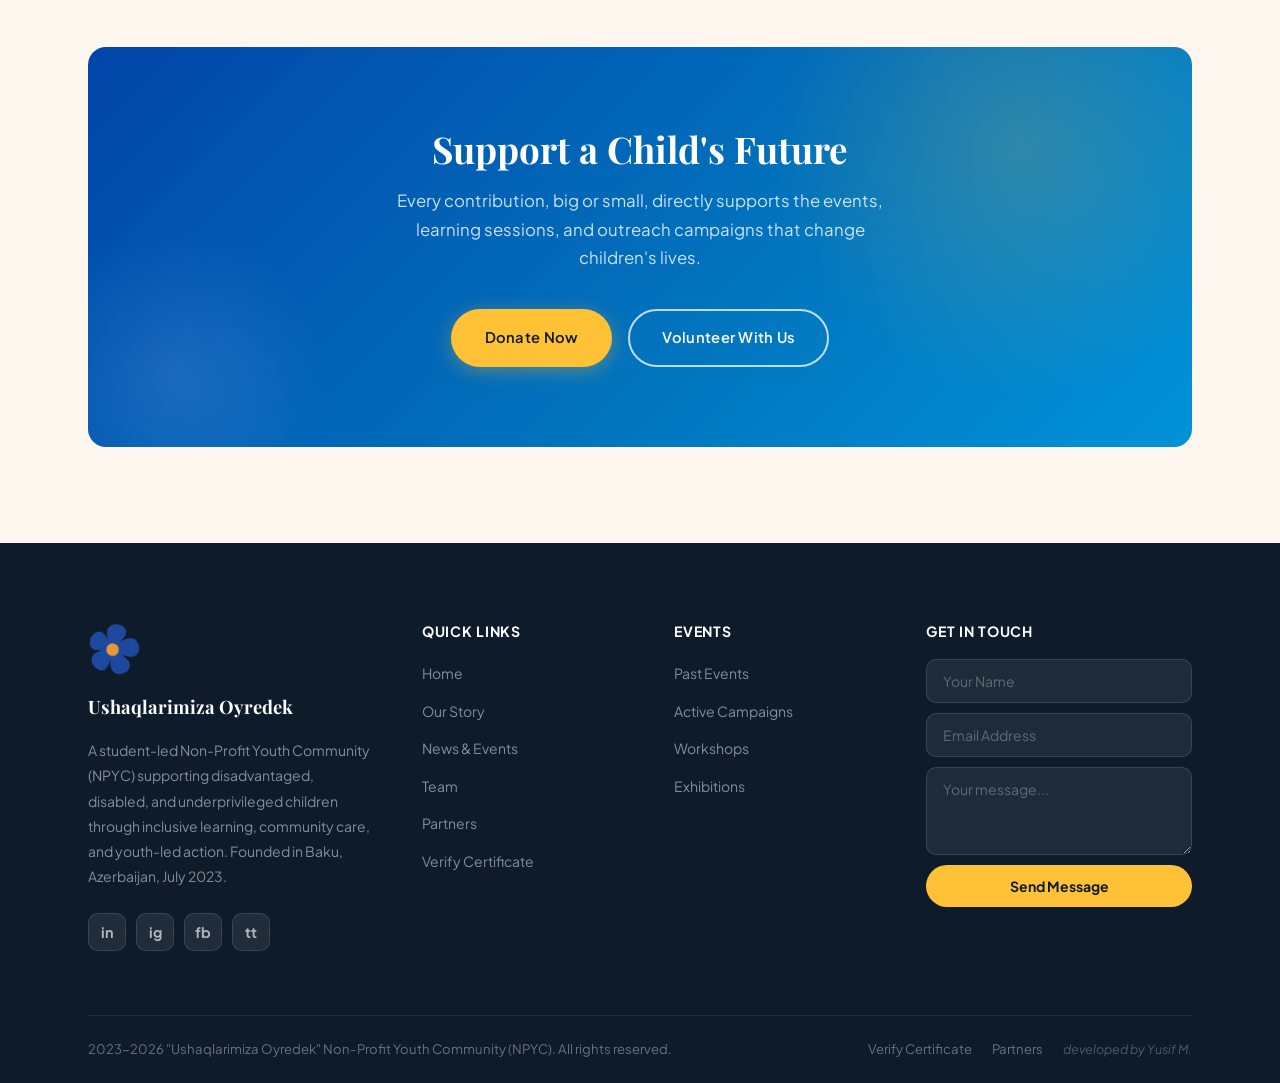
==== commit e61225cb: "feat: additions" ====
--- a/index.html
+++ b/index.html
@@ -4,17 +4,14 @@
   <meta charset="UTF-8"/>
   <meta name="viewport" content="width=device-width, initial-scale=1.0"/>
   <title>Ushaqlarimiza Oyredek</title>
-  <meta name="description" content="Ushaqlarimiza Oyredek is a non-governmental, non-profit, student-led organisation committed to the advancement of disadvantaged, disabled, and underprivileged children."/>
+  <meta name="description" content="Ushaqlarimiza Oyredek is a student-led Non-Profit Youth Community (NPYC) supporting disadvantaged, disabled, and underprivileged children through education, care, and youth action."/>
   <link rel="icon" type="image/svg+xml" href="images/landingpage/uologoclear.svg"/>
   <link rel="shortcut icon" href="images/landingpage/uologoclear.svg"/>
   <link rel="apple-touch-icon" href="images/landingpage/uologoclear.svg"/>
   <link rel="stylesheet" href="css/style.css"/>
-
-
 </head>
 <body>
 
-<!-- ===== NAVBAR ===== -->
 <nav class="navbar" role="navigation" aria-label="Main navigation">
   <div class="container">
     <div class="nav-inner">
@@ -28,6 +25,7 @@
       </a>
       <div class="nav-links">
         <a href="index.html">Home</a>
+        <a href="https://www.linkedin.com/company/ushaqlarimiza-oyredek/" target="_blank" rel="noopener">LinkedIn</a>
         <a href="#about">About</a>
         <a href="#news">News &amp; Events</a>
         <a href="team.html">Team</a>
@@ -44,6 +42,7 @@
 
 <nav class="mobile-nav" aria-label="Mobile navigation">
   <a href="index.html">Home</a>
+  <a href="https://www.linkedin.com/company/ushaqlarimiza-oyredek/" target="_blank" rel="noopener">LinkedIn</a>
   <a href="#about">About</a>
   <a href="#news">News &amp; Events</a>
   <a href="team.html">Team</a>
@@ -52,7 +51,6 @@
   <a href="#donate" class="btn btn-gold">Donate</a>
 </nav>
 
-<!-- ===== HERO ===== -->
 <section class="hero" aria-label="Hero banner">
   <div class="hero-bg" aria-hidden="true"></div>
   <div class="hero-shapes" aria-hidden="true">
@@ -69,38 +67,37 @@
       </div>
       <h1>Empowering Every Child.<br><em>No Child Left Behind.</em></h1>
       <p class="hero-sub">
-        A non-profit, student-led organisation committed to the advancement of
-        disadvantaged, disabled, and underprivileged children across the world.
+        A student-led Non-Profit Youth Community (NPYC) creating learning, care,
+        and opportunity for disadvantaged, disabled, and underprivileged children.
       </p>
       <div class="hero-ctas">
         <a href="#about" class="btn btn-outline">Our Story</a>
-        <a href="#donate" class="btn btn-gold">Donate Now</a>
-      </div>
-    </div>
-  </div>
-
-  <!-- Stats bar — positioned higher so it's visible on load -->
+        <a href="mailto:ushaqlarimizaoyredek@gmail.com?subject=Donation%20Support%20for%20UO&body=Hello%20Ushaqlarimiza%20Oyredek%20team%2C%0A%0AI%20would%20like%20to%20support%20your%20community%20financially.%20Please%20share%20the%20available%20donation%20or%20sponsorship%20options.%0A%0AName%3A%0AAmount%20or%20support%20type%3A%0A" class="btn btn-gold">Donate Now</a>
+      </div>
+    </div>
+  </div>
+
   <div class="hero-stats" aria-label="Key statistics">
     <div class="container">
       <div class="hero-stats-inner">
         <div class="hero-stat">
-          <div class="hero-stat-num" data-count="5500+" data-suffix="+">0+</div>
-          <div class="hero-stat-label">Donated</div>
+          <div class="hero-stat-num" data-count="5500" data-suffix="+">0+</div>
+          <div class="hero-stat-label">AZN Donated</div>
         </div>
         <div class="hero-stat">
-          <div class="hero-stat-num" data-count="25+">0</div>
+          <div class="hero-stat-num" data-count="35" data-suffix="+">0+</div>
           <div class="hero-stat-label">Projects</div>
         </div>
         <div class="hero-stat">
-          <div class="hero-stat-num" data-count="100+" data-suffix="+">0+</div>
+          <div class="hero-stat-num" data-count="100" data-suffix="+">0+</div>
           <div class="hero-stat-label">Team Members</div>
         </div>
         <div class="hero-stat">
-          <div class="hero-stat-num" data-count="6000+" data-suffix="+">0+</div>
+          <div class="hero-stat-num" data-count="7000" data-suffix="+">0+</div>
           <div class="hero-stat-label">Children Reached</div>
         </div>
         <div class="hero-stat">
-          <div class="hero-stat-num">2023</div>
+          <div class="hero-stat-num">July 2023</div>
           <div class="hero-stat-label">Founded</div>
         </div>
       </div>
@@ -108,43 +105,41 @@
   </div>
 </section>
 
-<!-- ===== VALUES ===== -->
 <section class="section section-beige" id="values" aria-labelledby="values-heading">
   <div class="container">
     <div class="section-header center reveal">
-      <h2 class="section-title" id="values-heading">What We Stand For</h2>
+      <h2 class="section-title" id="values-heading">Our Values</h2>
     </div>
     <div class="values-grid" role="list">
       <div class="value-card reveal" role="listitem">
-        <div class="value-icon">🌍</div>
-        <div class="value-name">Diversity</div>
-        <p class="value-desc">Every background, culture, and story matters.</p>
+        <div class="value-icon">EQ</div>
+        <div class="value-name">Equal Opportunity</div>
+        <p class="value-desc">Every child deserves access to learning, care, and encouragement.</p>
       </div>
       <div class="value-card reveal reveal-d1" role="listitem">
-        <div class="value-icon">🤝</div>
-        <div class="value-name">Inclusivity</div>
-        <p class="value-desc">No child is excluded, regardless of circumstance.</p>
+        <div class="value-icon">IN</div>
+        <div class="value-name">Inclusive Spaces</div>
+        <p class="value-desc">Our events are built for children with different needs and backgrounds.</p>
       </div>
       <div class="value-card reveal reveal-d2" role="listitem">
-        <div class="value-icon">❤️</div>
-        <div class="value-name">Love</div>
-        <p class="value-desc">Genuine care and warmth in everything we do.</p>
+        <div class="value-icon">CA</div>
+        <div class="value-name">Care in Action</div>
+        <p class="value-desc">We turn empathy into practical support, workshops, and outreach.</p>
       </div>
       <div class="value-card reveal reveal-d3" role="listitem">
-        <div class="value-icon">😊</div>
-        <div class="value-name">Happiness</div>
-        <p class="value-desc">Joy is a right, not a privilege.</p>
+        <div class="value-icon">YL</div>
+        <div class="value-name">Youth Leadership</div>
+        <p class="value-desc">Young people lead the planning, partnerships, and volunteer work.</p>
       </div>
       <div class="value-card reveal reveal-d4" role="listitem">
-        <div class="value-icon">✨</div>
-        <div class="value-name">Moments</div>
-        <p class="value-desc">Memories that children carry for life.</p>
+        <div class="value-icon">JO</div>
+        <div class="value-name">Joyful Childhoods</div>
+        <p class="value-desc">We protect the simple moments children remember: play, pride, and belonging.</p>
       </div>
     </div>
   </div>
 </section>
 
-<!-- ===== ABOUT / MISSION ===== -->
 <section class="section" id="about" aria-labelledby="about-heading">
   <div class="container">
     <div class="about-grid">
@@ -152,20 +147,26 @@
         <div class="section-label">Our Story</div>
         <h2 class="section-title" id="about-heading">A Student-Led Movement for Every Child</h2>
         <p>
-          Founded in June 2023, "Ushaqlarimiza Oyredek" is a non-governmental, non-profit and student-led
-          organisation committed to the advancement of disadvantaged, disabled, and underprivileged children
-          across the entire world.
+          Founded in July 2023 in Baku, "Ushaqlarimiza Oyredek" is a student-led
+          Non-Profit Youth Community (NPYC) committed to helping disadvantaged,
+          disabled, and underprivileged children feel seen, supported, and included.
         </p>
         <p>
-          Our team has grown to over 100 members across various divisions. We have extended our reach beyond Azerbaijan,
-          with initiatives now running in the PRC, Hong Kong SAR, and the UK.
+          Through workshops, exhibitions, charity campaigns, and partner-supported
+          events, our volunteers create safe spaces where children can learn new
+          skills, meet mentors, share their creativity, and take part in community life.
+        </p>
+        <p>
+          Our team has grown to over 100 members across several divisions, and our
+          work now reaches children and youth through local projects in Azerbaijan
+          and international community initiatives.
         </p>
         <a href="team.html" class="btn btn-primary">Meet the Team</a>
       </div>
       <div class="about-img reveal">
         <img src="images/landingpage/iaedif.jpeg" alt="Children taking part in an Ushaqlarimiza Oyredek activity" loading="lazy"/>
         <div class="about-img-badge">
-          <strong>2023</strong>
+          <strong>July 2023</strong>
           <span>Est. Baku, AZ</span>
         </div>
       </div>
@@ -173,7 +174,36 @@
   </div>
 </section>
 
-<!-- ===== GALLERY ===== -->
+<section class="section section-mint" id="active-projects" aria-labelledby="projects-heading">
+  <div class="container">
+    <div class="section-header reveal">
+      <div class="section-label">Active Work</div>
+      <h2 class="section-title" id="projects-heading">Active Projects &amp; Campaigns</h2>
+      <p class="section-sub">Current focus areas where volunteers, sponsors, and partners can support children directly.</p>
+    </div>
+    <div class="projects-grid" role="list">
+      <article class="project-card reveal" role="listitem">
+        <div class="project-kicker">Education</div>
+        <h3>Learning Workshops</h3>
+        <p>Hands-on sessions in language, science, art, technology, and creative thinking for children with limited access to enrichment opportunities.</p>
+        <a href="#past-events" class="project-link">See recent events</a>
+      </article>
+      <article class="project-card reveal reveal-d1" role="listitem">
+        <div class="project-kicker">Support</div>
+        <h3>Community Support Drives</h3>
+        <p>Volunteer-led campaigns that collect, prepare, and deliver practical support for children and families across Azerbaijan.</p>
+        <a href="mailto:ushaqlarimizaoyredek@gmail.com?subject=Donation%20Support%20for%20UO&body=Hello%20Ushaqlarimiza%20Oyredek%20team%2C%0A%0AI%20would%20like%20to%20support%20your%20community%20financially.%20Please%20share%20the%20available%20donation%20or%20sponsorship%20options.%0A%0AName%3A%0AAmount%20or%20support%20type%3A%0A" class="project-link">Support financially</a>
+      </article>
+      <article class="project-card reveal reveal-d2" role="listitem">
+        <div class="project-kicker">Volunteers</div>
+        <h3>Youth Volunteer Network</h3>
+        <p>Recruiting and training motivated young people to help plan events, lead activities, manage media, and build partnerships.</p>
+        <a href="https://forms.gle/uEGbEiXxo2xvJs3p7" class="project-link" target="_blank" rel="noopener">Apply as a volunteer</a>
+      </article>
+    </div>
+  </div>
+</section>
+
 <section class="section section-blue" id="gallery" aria-labelledby="gallery-heading">
   <div class="container">
     <div class="section-header reveal">
@@ -183,55 +213,141 @@
     <div class="media-grid" role="list">
       <div class="media-item wide reveal" role="listitem">
         <img src="images/landingpage/workshop.JPG" alt="Workshop session" loading="lazy"/>
+        <div class="media-caption">
+          <h3>Partner-Supported Workshop</h3>
+          <p>Volunteers and partners working together during a children-focused learning event.</p>
+        </div>
       </div>
       <div class="media-item reveal reveal-d1" role="listitem">
         <img src="images/landingpage/communityevent.jpeg" alt="Community event" loading="lazy"/>
+        <div class="media-caption">
+          <h3>Creative Activity Session</h3>
+          <p>A warm, small-group setting where children can connect and create.</p>
+        </div>
       </div>
       <div class="media-item reveal reveal-d2" role="listitem">
         <img src="images/landingpage/fundraiser.png" alt="Fundraiser" loading="lazy"/>
+        <div class="media-caption">
+          <h3>Support Drive</h3>
+          <p>Community fundraising and outreach materials prepared by UO volunteers.</p>
+        </div>
       </div>
       <div class="media-item reveal reveal-d1" role="listitem">
         <img src="images/landingpage/childrenactivity.JPG" alt="Children activity" loading="lazy"/>
+        <div class="media-caption">
+          <h3>Learning Through Participation</h3>
+          <p>Children, mentors, and volunteers sharing an active event experience.</p>
+        </div>
       </div>
       <div class="media-item reveal reveal-d2" role="listitem">
         <img src="images/landingpage/teamvolunteers.jpeg" alt="Volunteer team" loading="lazy"/>
+        <div class="media-caption">
+          <h3>Volunteer Team in Action</h3>
+          <p>Young organizers coordinating activities, materials, and event support.</p>
+        </div>
       </div>
     </div>
   </div>
 </section>
 
-<!-- ===== NEWS & EVENTS ===== -->
 <section class="section" id="news" aria-labelledby="news-heading">
   <div class="container">
     <div class="section-header reveal">
       <div class="section-label">Latest</div>
       <h2 class="section-title" id="news-heading">News &amp; Events</h2>
-    </div>
-
-    <!-- Upcoming -->
-    <div class="news-grid" style="margin-bottom:56px">
+      <p class="section-sub">Media coverage, active community updates, and a fuller record of past UO events.</p>
+    </div>
+
+    <div class="news-subhead">
+      <h3>Media Coverage</h3>
+      <div></div>
+    </div>
+    <div class="news-grid media-coverage-grid">
       <article class="news-card reveal">
-        <div class="news-card-img">
-          <img src="https://placehold.co/600x300/FFC136/0D1B2A?text=Upcoming+Event" alt="Upcoming event" loading="lazy"/>
-          <span class="news-card-tag tag-upcoming">Upcoming</span>
-        </div>
-        <div class="news-card-body">
-          <div class="news-date">July 2025 &middot; Baku</div>
-          <h3>Summer Learning Workshop Series</h3>
-          <p>A multi-day workshop giving children access to science, art, coding, and language sessions.</p>
-          <a href="#" class="news-link">Learn more</a>
-        </div>
-      </article>
-    </div>
-
-    <!-- Past Events divider -->
-    <div style="display:flex;align-items:center;gap:16px;margin-bottom:32px">
-      <h3 style="font-family:var(--font-body);font-size:.85rem;font-weight:700;text-transform:uppercase;letter-spacing:.12em;color:var(--muted);white-space:nowrap">Past Events</h3>
-      <div style="flex:1;height:1px;background:var(--border)"></div>
+        <div class="news-card-img logo-card-img">
+          <img src="images/partners/AZTV.jpg" alt="Azerbaijan National Cultural Television" loading="lazy"/>
+          <span class="news-card-tag tag-news">News</span>
+        </div>
+        <div class="news-card-body">
+          <div class="news-date">28 February 2024 &middot; Medeniyyet TV</div>
+          <h3>UO Featured on National Cultural Television</h3>
+          <p>UO representatives discussed the community's projects, volunteer work, and child-focused initiatives.</p>
+          <a href="https://www.instagram.com/reel/C37jwRQoimR/?igsh=YTBxczdnNGtwZGFx" class="news-link" target="_blank" rel="noopener">Watch coverage</a>
+        </div>
+      </article>
+
+      <article class="news-card reveal reveal-d1">
+        <div class="news-card-img logo-card-img">
+          <img src="images/partners/AZTV_radio.jpg" alt="AZTV Radio" loading="lazy"/>
+          <span class="news-card-tag tag-news">Radio</span>
+        </div>
+        <div class="news-card-body">
+          <div class="news-date">1 May 2024 &middot; AZTV Radio 105 FM</div>
+          <h3>UO Interviewed on AZTV Radio</h3>
+          <p>Yusuf Karimli and Sabina Abishova represented UO in a national radio interview about current projects.</p>
+          <a href="https://www.instagram.com/reel/C69jPE2rSQv/?igsh=M2szanRzMnE3bW90" class="news-link" target="_blank" rel="noopener">Watch coverage</a>
+        </div>
+      </article>
+
+      <article class="news-card reveal reveal-d2">
+        <div class="news-card-img logo-card-img">
+          <img src="images/partners/arazfm.jpg" alt="ARAZ FM" loading="lazy"/>
+          <span class="news-card-tag tag-news">Radio</span>
+        </div>
+        <div class="news-card-body">
+          <div class="news-date">1 June 2024 &middot; ARAZ FM</div>
+          <h3>Children's Day Conversation on ARAZ FM</h3>
+          <p>UO shared reflections and plans for supporting children during an International Children's Day feature.</p>
+          <a href="https://www.instagram.com/reel/C7qs3mno8Nz/?igsh=MXJncGNkbHE5enY2Mg==" class="news-link" target="_blank" rel="noopener">Watch coverage</a>
+        </div>
+      </article>
+
+      <article class="news-card reveal">
+        <div class="news-card-img logo-card-img">
+          <img src="images/partners/AZTV.jpg" alt="AzTV" loading="lazy"/>
+          <span class="news-card-tag tag-news">TV</span>
+        </div>
+        <div class="news-card-body">
+          <div class="news-date">26 September 2024 &middot; AzTV</div>
+          <h3>Future Plans Discussed on AzTV</h3>
+          <p>The team spoke about upcoming plans, including NASA Space Apps Challenge Baku 2024.</p>
+          <a href="https://www.instagram.com/reel/DAdgtIXoDvM/?utm_source=ig_web_button_share_sheet&igsh=MzRlODBiNWFlZA==" class="news-link" target="_blank" rel="noopener">Watch coverage</a>
+        </div>
+      </article>
+
+      <article class="news-card reveal reveal-d1">
+        <div class="news-card-img logo-card-img">
+          <img src="images/partners/xezer.jpg" alt="Khazar TV" loading="lazy"/>
+          <span class="news-card-tag tag-news">TV</span>
+        </div>
+        <div class="news-card-body">
+          <div class="news-date">6 October 2024 &middot; Khazar TV</div>
+          <h3>NASA Space Apps Baku Covered by Khazar TV</h3>
+          <p>Khazar TV covered the opening of the first youth-led NASA Space Apps Challenge event in the region.</p>
+          <a href="https://www.instagram.com/reel/DA8Cv5-oDCt/?utm_source=ig_web_button_share_sheet&igsh=MzRlODBiNWFlZA==" class="news-link" target="_blank" rel="noopener">Watch coverage</a>
+        </div>
+      </article>
+
+      <article class="news-card reveal reveal-d2">
+        <div class="news-card-img logo-card-img">
+          <img src="images/partners/bakuws.jpg" alt="Baku.ws" loading="lazy"/>
+          <span class="news-card-tag tag-news">Press</span>
+        </div>
+        <div class="news-card-body">
+          <div class="news-date">12 October 2024 &middot; Baku.ws</div>
+          <h3>Baku.ws Featured NASA Space Apps Baku 2024</h3>
+          <p>The press feature highlighted Yusuf Karimli and the young organizing team behind the Baku event.</p>
+          <a href="https://baku.ws/social/nasa-space-apps-challenge-tedbiri-bakida-yusuf-kerimli-ve-genc-komandasi-ile-birlikde-boyuk-ugurla-kecirilib" class="news-link" target="_blank" rel="noopener">Read article</a>
+        </div>
+      </article>
+    </div>
+
+    <div class="news-subhead" id="past-events">
+      <h3>Past Events</h3>
+      <div></div>
     </div>
 
     <div class="news-grid">
-
       <article class="news-card reveal">
         <div class="news-card-img">
           <img src="images/events/event1.jpeg" alt="YeloBank English Workshop" loading="lazy"/>
@@ -240,8 +356,8 @@
         <div class="news-card-body">
           <div class="news-date">4 August 2023 &middot; Baku</div>
           <h3>YeloBank English Workshop</h3>
-          <p>Held at the YeloBank Head Office, our first event combined social and educational activities with English language workshops for children with limited abilities.</p>
-          <a href="#" class="news-link">View recap</a>
+          <p>Our first event at YeloBank Head Office combined social activities with English workshops for children with limited abilities.</p>
+          <a href="https://www.instagram.com/ushaqlarimizaoyredek/" class="news-link" target="_blank" rel="noopener">View recap</a>
         </div>
       </article>
 
@@ -253,21 +369,21 @@
         <div class="news-card-body">
           <div class="news-date">22 August 2023 &middot; Bilgah</div>
           <h3>ISOPS Summer Camp</h3>
-          <p>Organised with Bilgah Beach Hotel and ISOPS Summer Schools, this camp offered children master classes and mentoring sessions focused on architecture and creative art.</p>
-          <a href="#" class="news-link">View recap</a>
+          <p>Organized with Bilgah Beach Hotel and ISOPS Summer Schools, the camp offered creative art and architecture-focused activities.</p>
+          <a href="https://www.instagram.com/ushaqlarimizaoyredek/" class="news-link" target="_blank" rel="noopener">View recap</a>
         </div>
       </article>
 
       <article class="news-card reveal reveal-d2">
         <div class="news-card-img">
-          <img src="images/events/event3.jpeg" alt="EcoTech Exhibition" loading="lazy"/>
-          <span class="news-card-tag tag-event">Past Event</span>
-        </div>
-        <div class="news-card-body">
-          <div class="news-date">9 September 2023 &middot; Baku</div>
+          <img src="images/events/event6.jpeg" alt="EcoTech Exhibition" loading="lazy"/>
+          <span class="news-card-tag tag-event">Past Event</span>
+        </div>
+        <div class="news-card-body">
+          <div class="news-date">9 September 2023 &middot; Landmark Rotunda Hall</div>
           <h3>EcoTech Exhibition</h3>
-          <p>Held at Landmark Rotunda Hall, this thematic exhibition centred on ecology and technology showcased projects by participants across various age groups.</p>
-          <a href="#" class="news-link">View recap</a>
+          <p>A thematic exhibition centered on ecology and technology, featuring projects by participants across different age groups.</p>
+          <a href="https://www.instagram.com/ushaqlarimizaoyredek/" class="news-link" target="_blank" rel="noopener">View recap</a>
         </div>
       </article>
 
@@ -277,10 +393,10 @@
           <span class="news-card-tag tag-event">Past Event</span>
         </div>
         <div class="news-card-body">
-          <div class="news-date">7 October 2023 &middot; Shirvan Milli Park</div>
+          <div class="news-date">7 October 2023 &middot; Shirvan National Park</div>
           <h3>ETSN Event</h3>
-          <p>With support from the Ministry of Ecology and Natural Resources, we held an ecology-focused event featuring eco masterclasses with underprivileged children at Shirvan Milli Park.</p>
-          <a href="#" class="news-link">View recap</a>
+          <p>With support from the Ministry of Ecology and Natural Resources, UO held ecology-focused masterclasses for underprivileged children.</p>
+          <a href="https://www.instagram.com/ushaqlarimizaoyredek/" class="news-link" target="_blank" rel="noopener">View recap</a>
         </div>
       </article>
 
@@ -290,23 +406,23 @@
           <span class="news-card-tag tag-event">Past Event</span>
         </div>
         <div class="news-card-body">
-          <div class="news-date">2023 &middot; Azerbaijan</div>
+          <div class="news-date">October 2023 &middot; Azerbaijan</div>
           <h3>The Autizmabid</h3>
-          <p>An event dedicated to nurturing the creative potential of children with limited abilities from all age groups and all regions of Azerbaijan, opening doors to a brighter future.</p>
-          <a href="#" class="news-link">View recap</a>
+          <p>A creative event designed to support children with limited abilities and give them space to show their talent and imagination.</p>
+          <a href="https://www.instagram.com/ushaqlarimizaoyredek/" class="news-link" target="_blank" rel="noopener">View recap</a>
         </div>
       </article>
 
       <article class="news-card reveal reveal-d2">
         <div class="news-card-img">
-          <img src="images/events/event6.jpeg" alt="Rebuild Karabakh Expo" loading="lazy"/>
-          <span class="news-card-tag tag-event">Past Event</span>
-        </div>
-        <div class="news-card-body">
-          <div class="news-date">2023 &middot; Azerbaijan</div>
+          <img src="images/events/event3.jpeg" alt="Rebuild Karabakh Expo" loading="lazy"/>
+          <span class="news-card-tag tag-event">Past Event</span>
+        </div>
+        <div class="news-card-body">
+          <div class="news-date">19-21 October 2023 &middot; Baku Expo Center</div>
           <h3>Rebuild Karabakh Expo</h3>
-          <p>Made possible with support from Umid Var and the CEO Group, this expo encouraged support for underprivileged and disabled children from multiple regions of Azerbaijan.</p>
-          <a href="#" class="news-link">View recap</a>
+          <p>Supported by Umid Var and the Caspian Event Organizers Group, the expo encouraged support for children from multiple regions.</p>
+          <a href="https://www.instagram.com/ushaqlarimizaoyredek/" class="news-link" target="_blank" rel="noopener">View recap</a>
         </div>
       </article>
 
@@ -316,58 +432,120 @@
           <span class="news-card-tag tag-event">Past Event</span>
         </div>
         <div class="news-card-body">
-          <div class="news-date">2023 &middot; Masalli</div>
+          <div class="news-date">3 November 2023 &middot; Masalli</div>
           <h3>Azercell Masalli Event</h3>
-          <p>In collaboration with Azercell Telecom in the Masalli region, this event paid homage to martyrs and their families while exploring the rich history of the Karabakh region.</p>
-          <a href="#" class="news-link">View recap</a>
+          <p>In collaboration with Azercell, this regional event honored martyrs and their families while exploring Karabakh's history.</p>
+          <a href="https://www.instagram.com/ushaqlarimizaoyredek/" class="news-link" target="_blank" rel="noopener">View recap</a>
         </div>
       </article>
 
       <article class="news-card reveal reveal-d1">
         <div class="news-card-img">
-          <img src="images/events/event8.jpeg" alt="Baku Decides" loading="lazy"/>
-          <span class="news-card-tag tag-event">Past Event</span>
-        </div>
-        <div class="news-card-body">
-          <div class="news-date">29 Jan &ndash; 1 Feb 2024 &middot; Baku</div>
+          <img src="images/events/event6.jpeg" alt="Medinex Exhibition" loading="lazy"/>
+          <span class="news-card-tag tag-event">Past Event</span>
+        </div>
+        <div class="news-card-body">
+          <div class="news-date">2-4 November 2023 &middot; Baku Expo Center</div>
+          <h3>Medinex Exhibition</h3>
+          <p>Children from several regions displayed creative work and exhibits during the Medinex exhibition at Baku Expo Center.</p>
+          <a href="https://www.instagram.com/ushaqlarimizaoyredek/" class="news-link" target="_blank" rel="noopener">View recap</a>
+        </div>
+      </article>
+
+      <article class="news-card reveal reveal-d2">
+        <div class="news-card-img">
+          <img src="images/landingpage/communityevent.jpeg" alt="Baku International Book Fair Expo" loading="lazy"/>
+          <span class="news-card-tag tag-event">Past Event</span>
+        </div>
+        <div class="news-card-body">
+          <div class="news-date">11-15 November 2023 &middot; Baku</div>
+          <h3>Baku International Book Fair Expo</h3>
+          <p>With support from Umid Var and the Ministry of Culture, UO emphasized inclusion for children with limited abilities.</p>
+          <a href="https://www.instagram.com/ushaqlarimizaoyredek/" class="news-link" target="_blank" rel="noopener">View recap</a>
+        </div>
+      </article>
+
+      <article class="news-card reveal">
+        <div class="news-card-img">
+          <img src="images/landingpage/fundraiser.png" alt="Landau Fundraiser" loading="lazy"/>
+          <span class="news-card-tag tag-event">Past Event</span>
+        </div>
+        <div class="news-card-body">
+          <div class="news-date">December 2023 &middot; Landau Real Estate</div>
+          <h3>Landau Fundraiser</h3>
+          <p>A charity fundraiser bringing supporters together to provide practical help for underprivileged children across Azerbaijan.</p>
+          <a href="https://www.instagram.com/ushaqlarimizaoyredek/" class="news-link" target="_blank" rel="noopener">View recap</a>
+        </div>
+      </article>
+
+      <article class="news-card reveal reveal-d1">
+        <div class="news-card-img">
+          <img src="images/landingpage/teamvolunteers.jpeg" alt="UO Teambuilding" loading="lazy"/>
+          <span class="news-card-tag tag-event">Past Event</span>
+        </div>
+        <div class="news-card-body">
+          <div class="news-date">29 December 2023 &middot; Fusion Hub Restaurant</div>
+          <h3>UO Teambuilding</h3>
+          <p>A team-building gathering dedicated to New Year celebration, team qualification, and volunteer connection.</p>
+          <a href="https://www.instagram.com/ushaqlarimizaoyredek/" class="news-link" target="_blank" rel="noopener">View recap</a>
+        </div>
+      </article>
+
+      <article class="news-card reveal reveal-d2">
+        <div class="news-card-img">
+          <img src="images/landingpage/childrenactivity.JPG" alt="World Scholar's Cup" loading="lazy"/>
+          <span class="news-card-tag tag-event">Past Event</span>
+        </div>
+        <div class="news-card-body">
+          <div class="news-date">25-27 January 2024 &middot; European Azerbaijan School</div>
+          <h3>World Scholar's Cup</h3>
+          <p>UO represented the community, ran a media campaign, shared merchandise, and built support for future events.</p>
+          <a href="https://www.instagram.com/ushaqlarimizaoyredek/" class="news-link" target="_blank" rel="noopener">View recap</a>
+        </div>
+      </article>
+
+      <article class="news-card reveal">
+        <div class="news-card-img">
+          <img src="images/events/event8.png" alt="Baku Decides" loading="lazy"/>
+          <span class="news-card-tag tag-event">Past Event</span>
+        </div>
+        <div class="news-card-body">
+          <div class="news-date">29 January-1 February 2024 &middot; Baku</div>
           <h3>Baku Decides</h3>
-          <p>Our President represented UO at the 1st Youth Climate Negotiations, gaining support from 5+ country delegations and 17 organisations including two Azerbaijani government ministers. The first step to COP29.</p>
-          <a href="#" class="news-link">View recap</a>
-        </div>
-      </article>
-
-      <article class="news-card reveal reveal-d2">
-        <div class="news-card-img">
-          <img src="images/events/event9.jpeg" alt="Hack4Good Hackathon" loading="lazy"/>
-          <span class="news-card-tag tag-event">Past Event</span>
-        </div>
-        <div class="news-card-body">
-          <div class="news-date">3 February 2024 &middot; Baku</div>
+          <p>UO represented youth voices at the 1st Youth Climate Negotiations and gained support from delegations and public-sector leaders.</p>
+          <a href="https://www.instagram.com/ushaqlarimizaoyredek/" class="news-link" target="_blank" rel="noopener">View recap</a>
+        </div>
+      </article>
+
+      <article class="news-card reveal reveal-d1">
+        <div class="news-card-img">
+          <img src="images/events/event9.png" alt="Hack4Good Hackathon" loading="lazy"/>
+          <span class="news-card-tag tag-event">Past Event</span>
+        </div>
+        <div class="news-card-body">
+          <div class="news-date">3 February 2024 &middot; Landau School</div>
           <h3>Hack4Good Hackathon</h3>
-          <p>Our volunteers supported this charity hackathon at Landau School, where students presented IT and AI-based projects and were qualified across several nominations.</p>
-          <a href="#" class="news-link">View recap</a>
-        </div>
-      </article>
-
+          <p>UO volunteers supported a charity hackathon where students presented IT and AI-based projects across several nominations.</p>
+          <a href="https://www.instagram.com/ushaqlarimizaoyredek/" class="news-link" target="_blank" rel="noopener">View recap</a>
+        </div>
+      </article>
     </div>
   </div>
 </section>
 
-<!-- ===== CTA BANNER ===== -->
 <section class="section section-beige" id="donate" aria-label="Donation call to action">
   <div class="container">
     <div class="cta-banner reveal">
       <h2>Support a Child's Future</h2>
-      <p>Every contribution, big or small, directly funds the events and initiatives that change lives.</p>
+      <p>Every contribution, big or small, directly supports the events, learning sessions, and outreach campaigns that change children's lives.</p>
       <div class="cta-buttons">
-        <a href="#" class="btn btn-gold">Donate Now</a>
-        <a href="team.html" class="btn btn-outline">Volunteer With Us</a>
+        <a href="mailto:ushaqlarimizaoyredek@gmail.com?subject=Donation%20Support%20for%20UO&body=Hello%20Ushaqlarimiza%20Oyredek%20team%2C%0A%0AI%20would%20like%20to%20support%20your%20community%20financially.%20Please%20share%20the%20available%20donation%20or%20sponsorship%20options.%0A%0AName%3A%0AAmount%20or%20support%20type%3A%0A" class="btn btn-gold">Donate Now</a>
+        <a href="https://forms.gle/uEGbEiXxo2xvJs3p7" class="btn btn-outline" target="_blank" rel="noopener">Volunteer With Us</a>
       </div>
     </div>
   </div>
 </section>
 
-<!-- ===== FOOTER ===== -->
 <footer role="contentinfo">
   <div class="container">
     <div class="footer-grid">
@@ -377,12 +555,12 @@
         </div>
         <div class="footer-brand-name">Ushaqlarimiza Oyredek</div>
         <p class="footer-desc">
-          A non-governmental, non-profit and student-led organisation committed to the
-          advancement of disadvantaged, disabled, and underprivileged children across the world.
-          Founded in Baku, Azerbaijan, June 2023.
+          A student-led Non-Profit Youth Community (NPYC) supporting disadvantaged,
+          disabled, and underprivileged children through inclusive learning,
+          community care, and youth-led action. Founded in Baku, Azerbaijan, July 2023.
         </p>
         <div class="social-links" aria-label="Social media links">
-          <a href="https://www.linkedin.com/in/ushaqlarimiza-oyredek-2b9051296/" class="social-link" aria-label="LinkedIn" target="_blank" rel="noopener">in</a>
+          <a href="https://www.linkedin.com/company/ushaqlarimiza-oyredek/" class="social-link" aria-label="LinkedIn" target="_blank" rel="noopener">in</a>
           <a href="https://www.instagram.com/ushaqlarimizaoyredek/" class="social-link" aria-label="Instagram" target="_blank" rel="noopener">ig</a>
           <a href="https://www.facebook.com/profile.php?id=61552572833316" class="social-link" aria-label="Facebook" target="_blank" rel="noopener">fb</a>
           <a href="https://www.tiktok.com/@ushaqlarimizaoyredek" class="social-link" aria-label="TikTok" target="_blank" rel="noopener">tt</a>
@@ -402,10 +580,10 @@
       <div class="footer-col">
         <h4>Events</h4>
         <ul>
-          <li><a href="#">Past Events</a></li>
-          <li><a href="#">Planned Events</a></li>
-          <li><a href="#">Workshops</a></li>
-          <li><a href="#">Exhibitions</a></li>
+          <li><a href="#past-events">Past Events</a></li>
+          <li><a href="#active-projects">Active Campaigns</a></li>
+          <li><a href="#active-projects">Workshops</a></li>
+          <li><a href="#past-events">Exhibitions</a></li>
         </ul>
       </div>
       <div class="footer-col">
@@ -419,7 +597,7 @@
       </div>
     </div>
     <div class="footer-bottom">
-      <p>2023-2025 "Ushaqlarimiza Oyredek" non-profit society. All rights reserved.</p>
+      <p>2023-2026 "Ushaqlarimiza Oyredek" Non-Profit Youth Community (NPYC). All rights reserved.</p>
       <div class="footer-bottom-links">
         <a href="verify.html">Verify Certificate</a>
         <a href="partners.html">Partners</a>
--- a/css/style.css
+++ b/css/style.css
@@ -140,14 +140,16 @@
 .hero{
   position:relative;min-height:92vh;
   display:flex;align-items:center;overflow:hidden;
-  background:linear-gradient(135deg,var(--blue-dark) 0%,var(--blue) 60%,#0192D8 100%)
+  background:#0D1B2A
 }
 .hero-bg{
   position:absolute;inset:0;
-  background-image: url('../images/landingpage/background.png');
-  background-size:cover;background-position:center;opacity:.10
-}
-.hero-shapes{position:absolute;inset:0;overflow:hidden;pointer-events:none}
+  background-image:
+    linear-gradient(90deg,rgba(13,27,42,.88) 0%,rgba(13,27,42,.68) 46%,rgba(13,27,42,.38) 100%),
+    url('../images/landingpage/childrenactivity.JPG');
+  background-size:cover;background-position:center;opacity:1
+}
+.hero-shapes{display:none}
 .h-circle-1{
   position:absolute;width:560px;height:560px;border-radius:50%;
   background:radial-gradient(circle,rgba(255,193,54,.20) 0%,transparent 70%);
@@ -195,18 +197,26 @@
 .hero-stat-label{font-size:.70rem;color:rgba(255,255,255,.68);text-transform:uppercase;letter-spacing:.10em;margin-top:4px}
 
 /* ===== VALUES ===== */
-.values-grid{display:grid;grid-template-columns:repeat(5,1fr);gap:20px}
+.values-grid{display:grid;grid-template-columns:repeat(6,1fr);gap:20px}
 .value-card{
+  grid-column:span 2;
   background:#fff;border:1px solid var(--border);border-radius:var(--radius);
   padding:36px 20px;text-align:center;transition:all var(--dur) var(--ease);cursor:default
 }
+.value-card:nth-child(4){grid-column:2 / span 2}
+.value-card:nth-child(5){grid-column:4 / span 2}
 .value-card:hover{transform:translateY(-6px);box-shadow:var(--shadow-md);border-color:var(--lavender)}
 .value-card:nth-child(1){border-top:3px solid var(--blue)}
 .value-card:nth-child(2){border-top:3px solid var(--gold)}
 .value-card:nth-child(3){border-top:3px solid #E74C3C}
 .value-card:nth-child(4){border-top:3px solid var(--purple)}
 .value-card:nth-child(5){border-top:3px solid #1ABC9C}
-.value-icon{font-size:2.2rem;margin-bottom:12px;line-height:1}
+.value-icon{
+  width:48px;height:48px;border-radius:14px;margin:0 auto 14px;
+  display:flex;align-items:center;justify-content:center;
+  background:var(--blue-light);color:var(--blue-dark);
+  font-size:.82rem;font-weight:800;letter-spacing:.08em;line-height:1
+}
 .value-name{font-family:var(--font-head);font-size:1.1rem;font-weight:700;color:var(--dark);margin-bottom:8px}
 .value-desc{font-size:.875rem;color:var(--muted);line-height:1.6}
 
@@ -233,14 +243,42 @@
 }
 .about-img-badge span{font-size:.78rem;color:rgba(13,27,42,.70);font-weight:600}
 
+/* ===== ACTIVE PROJECTS ===== */
+.projects-grid{display:grid;grid-template-columns:repeat(3,1fr);gap:28px}
+.project-card{
+  background:#fff;border:1px solid rgba(1,117,190,.12);border-radius:var(--radius);
+  padding:34px 30px;box-shadow:var(--shadow-sm);display:flex;flex-direction:column;min-height:270px
+}
+.project-kicker{
+  font-size:.70rem;font-weight:800;letter-spacing:.14em;text-transform:uppercase;
+  color:var(--blue);margin-bottom:12px
+}
+.project-card h3{font-size:1.25rem;margin-bottom:12px}
+.project-card p{color:var(--muted);font-size:.9rem;line-height:1.7;flex:1}
+.project-link{
+  margin-top:22px;font-size:.875rem;font-weight:700;color:var(--blue);
+  display:inline-flex;align-items:center;gap:6px
+}
+.project-link:hover{color:var(--blue-dark)}
+
 /* ===== MEDIA ROW (images + video) ===== */
 .media-grid{display:grid;grid-template-columns:repeat(3,1fr);gap:16px}
 .media-item{border-radius:var(--radius);overflow:hidden;position:relative;background:var(--blue-light)}
+.media-item::after{
+  content:'';position:absolute;inset:auto 0 0 0;height:58%;
+  background:linear-gradient(180deg,transparent 0%,rgba(13,27,42,.78) 100%);
+  pointer-events:none
+}
 .media-item img{width:100%;height:100%;object-fit:cover;display:block;transition:transform .4s var(--ease)}
 .media-item:hover img{transform:scale(1.04)}
 .media-item.wide{grid-column:span 2}
 .media-item.wide img{height:360px}
 .media-item:not(.wide) img{height:260px}
+.media-caption{
+  position:absolute;left:20px;right:20px;bottom:18px;z-index:1;color:#fff
+}
+.media-caption h3{font-family:var(--font-body);font-size:.98rem;font-weight:800;color:#fff;margin-bottom:4px}
+.media-caption p{font-size:.78rem;line-height:1.5;color:rgba(255,255,255,.82)}
 .video-thumb{
   position:relative;cursor:pointer;
   background:#000;border-radius:var(--radius);overflow:hidden;aspect-ratio:16/9
@@ -266,6 +304,16 @@
 
 /* ===== NEWS & EVENTS ===== */
 .news-grid{display:grid;grid-template-columns:repeat(3,1fr);gap:28px}
+.news-subhead{
+  display:flex;align-items:center;gap:16px;margin:0 0 32px
+}
+.media-coverage-grid{margin-bottom:56px}
+.news-subhead:not(:first-of-type){margin-top:12px}
+.news-subhead h3{
+  font-family:var(--font-body);font-size:.85rem;font-weight:800;text-transform:uppercase;
+  letter-spacing:.12em;color:var(--muted);white-space:nowrap
+}
+.news-subhead div{flex:1;height:1px;background:var(--border)}
 .news-card{
   background:#fff;border:1px solid var(--border);border-radius:var(--radius);
   overflow:hidden;transition:all var(--dur) var(--ease);display:flex;flex-direction:column
@@ -273,6 +321,10 @@
 .news-card:hover{transform:translateY(-6px);box-shadow:var(--shadow-lg)}
 .news-card-img{position:relative;overflow:hidden}
 .news-card-img img{width:100%;height:210px;object-fit:cover;transition:transform .4s var(--ease)}
+.logo-card-img{
+  height:210px;background:var(--blue-light);display:flex;align-items:center;justify-content:center;padding:36px
+}
+.logo-card-img img{width:auto;max-width:100%;height:auto;max-height:120px;object-fit:contain}
 .news-card:hover .news-card-img img{transform:scale(1.04)}
 .news-card-tag{
   position:absolute;top:14px;left:14px;
@@ -522,18 +574,23 @@
 /* ===== RESPONSIVE ===== */
 @media(max-width:1024px){
   .values-grid{grid-template-columns:repeat(3,1fr)}
+  .value-card,.value-card:nth-child(4),.value-card:nth-child(5){grid-column:auto}
+  .projects-grid{grid-template-columns:1fr 1fr}
   .footer-grid{grid-template-columns:1fr 1fr;gap:36px}
   .news-grid{grid-template-columns:repeat(2,1fr)}
+}
+@media(max-width:1100px){
+  .nav-links{display:none}
+  .nav-toggle{display:flex}
 }
 @media(max-width:768px){
   :root{--nav-h:64px}
   .section{padding:64px 0}
-  .nav-links{display:none}
-  .nav-toggle{display:flex}
   .hero-content{padding:80px 0 160px}
   .hero-stats-inner{flex-wrap:wrap}
   .hero-stat{flex:1 1 33%}
   .values-grid{grid-template-columns:repeat(2,1fr)}
+  .projects-grid{grid-template-columns:1fr}
   .about-grid{grid-template-columns:1fr;gap:40px}
   .about-img-badge{bottom:-16px;left:16px}
   .media-grid{grid-template-columns:1fr}
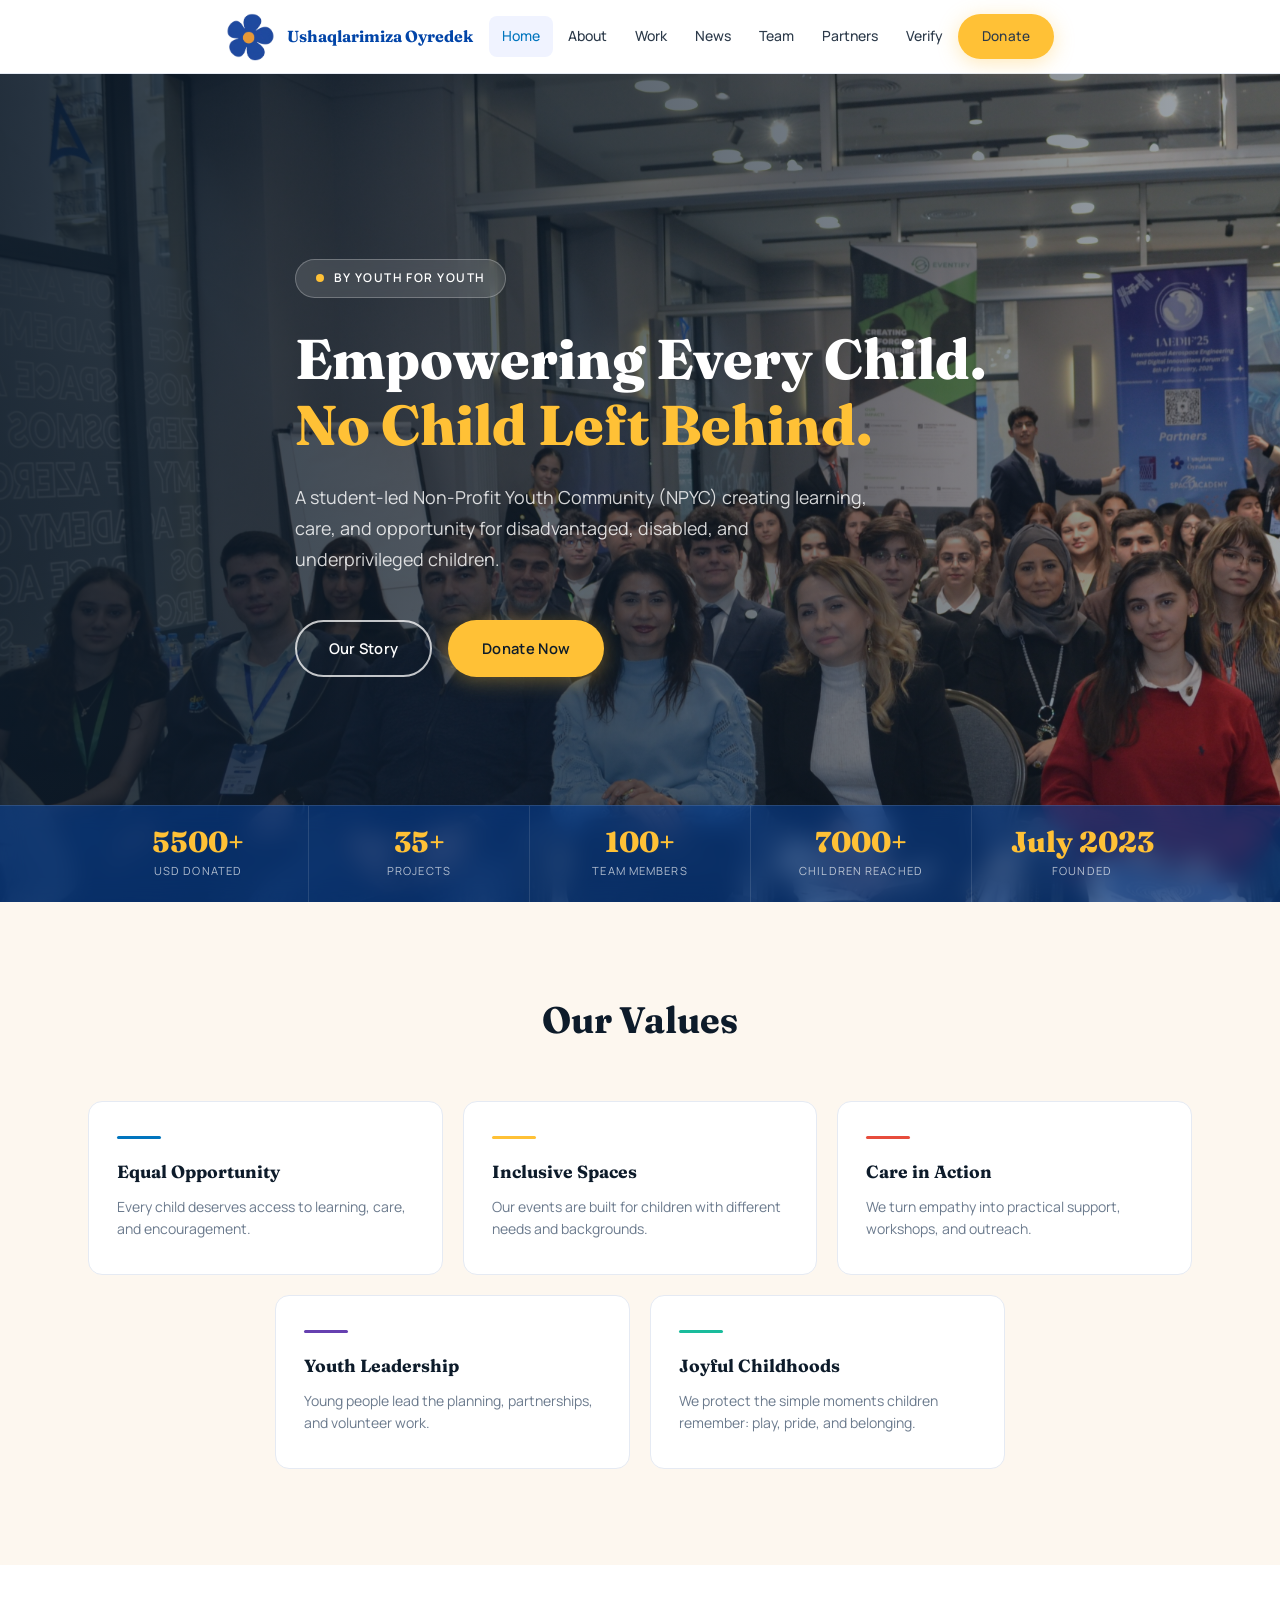
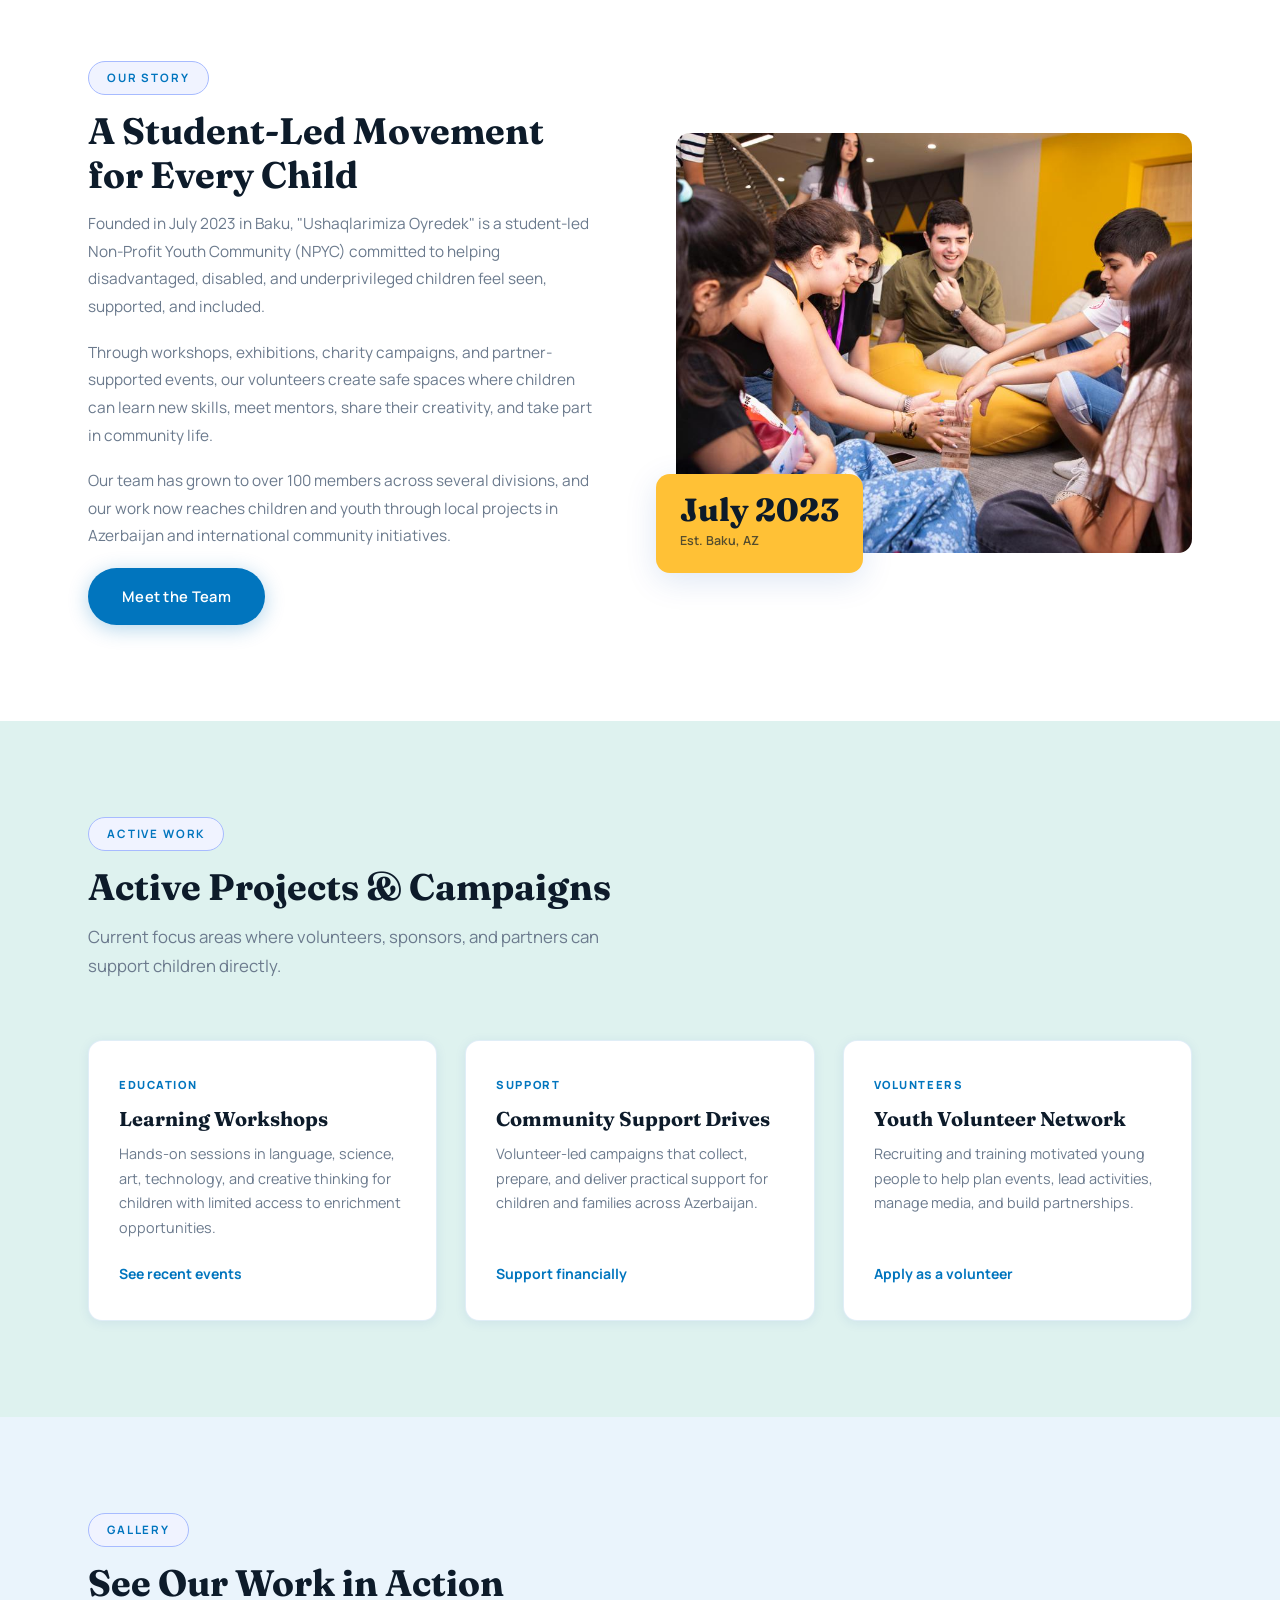
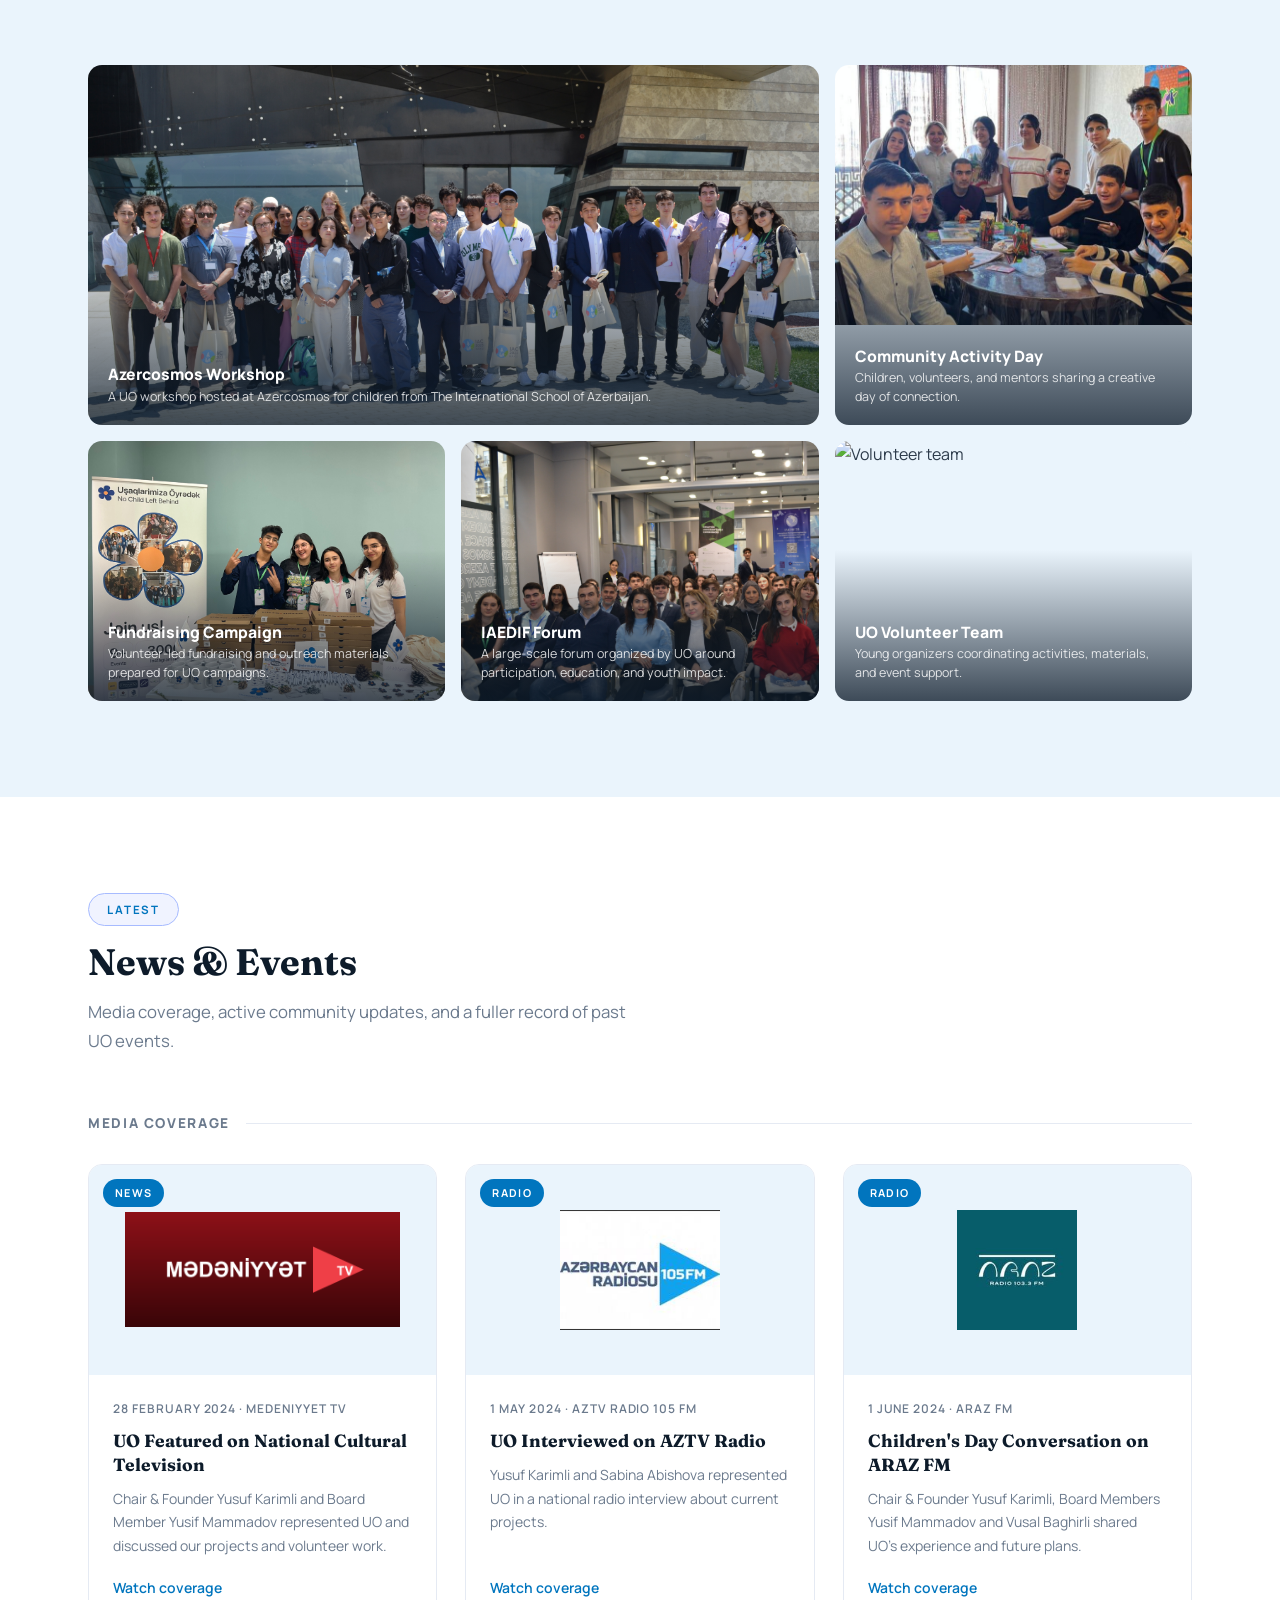
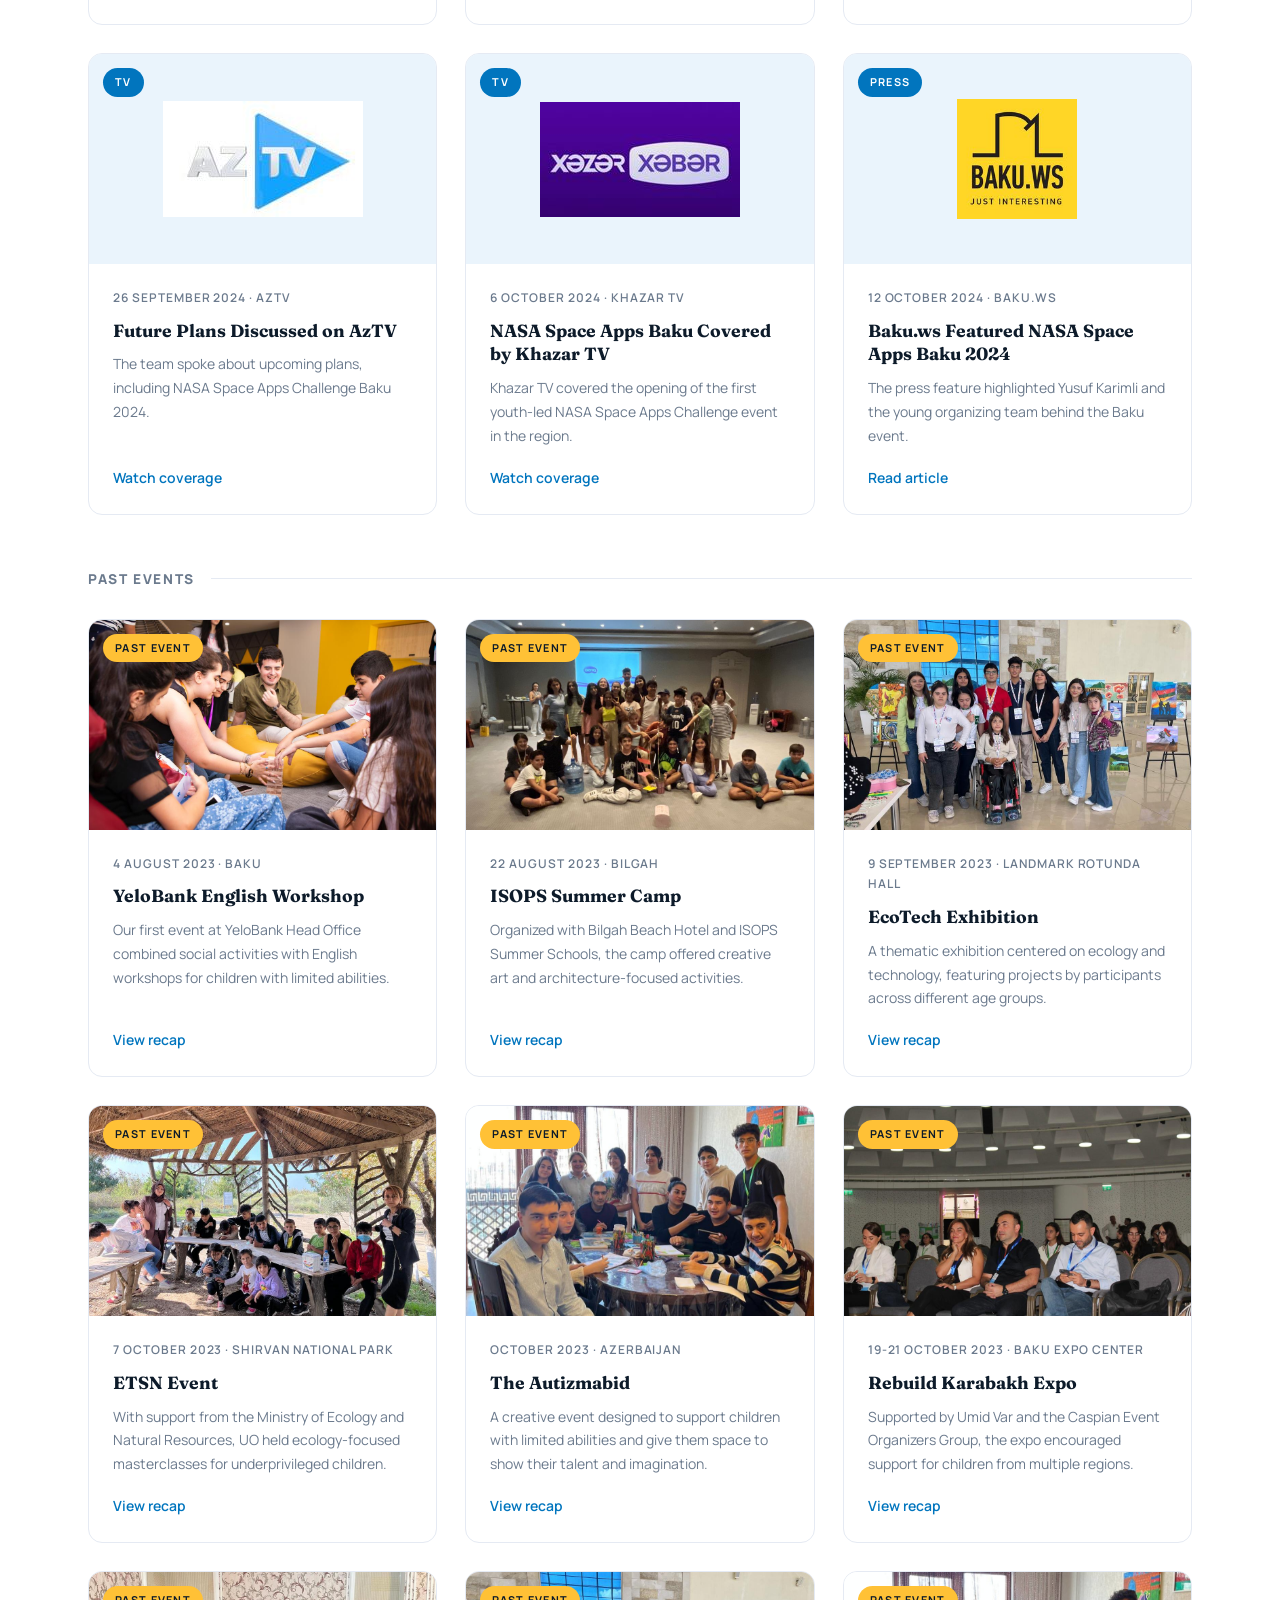
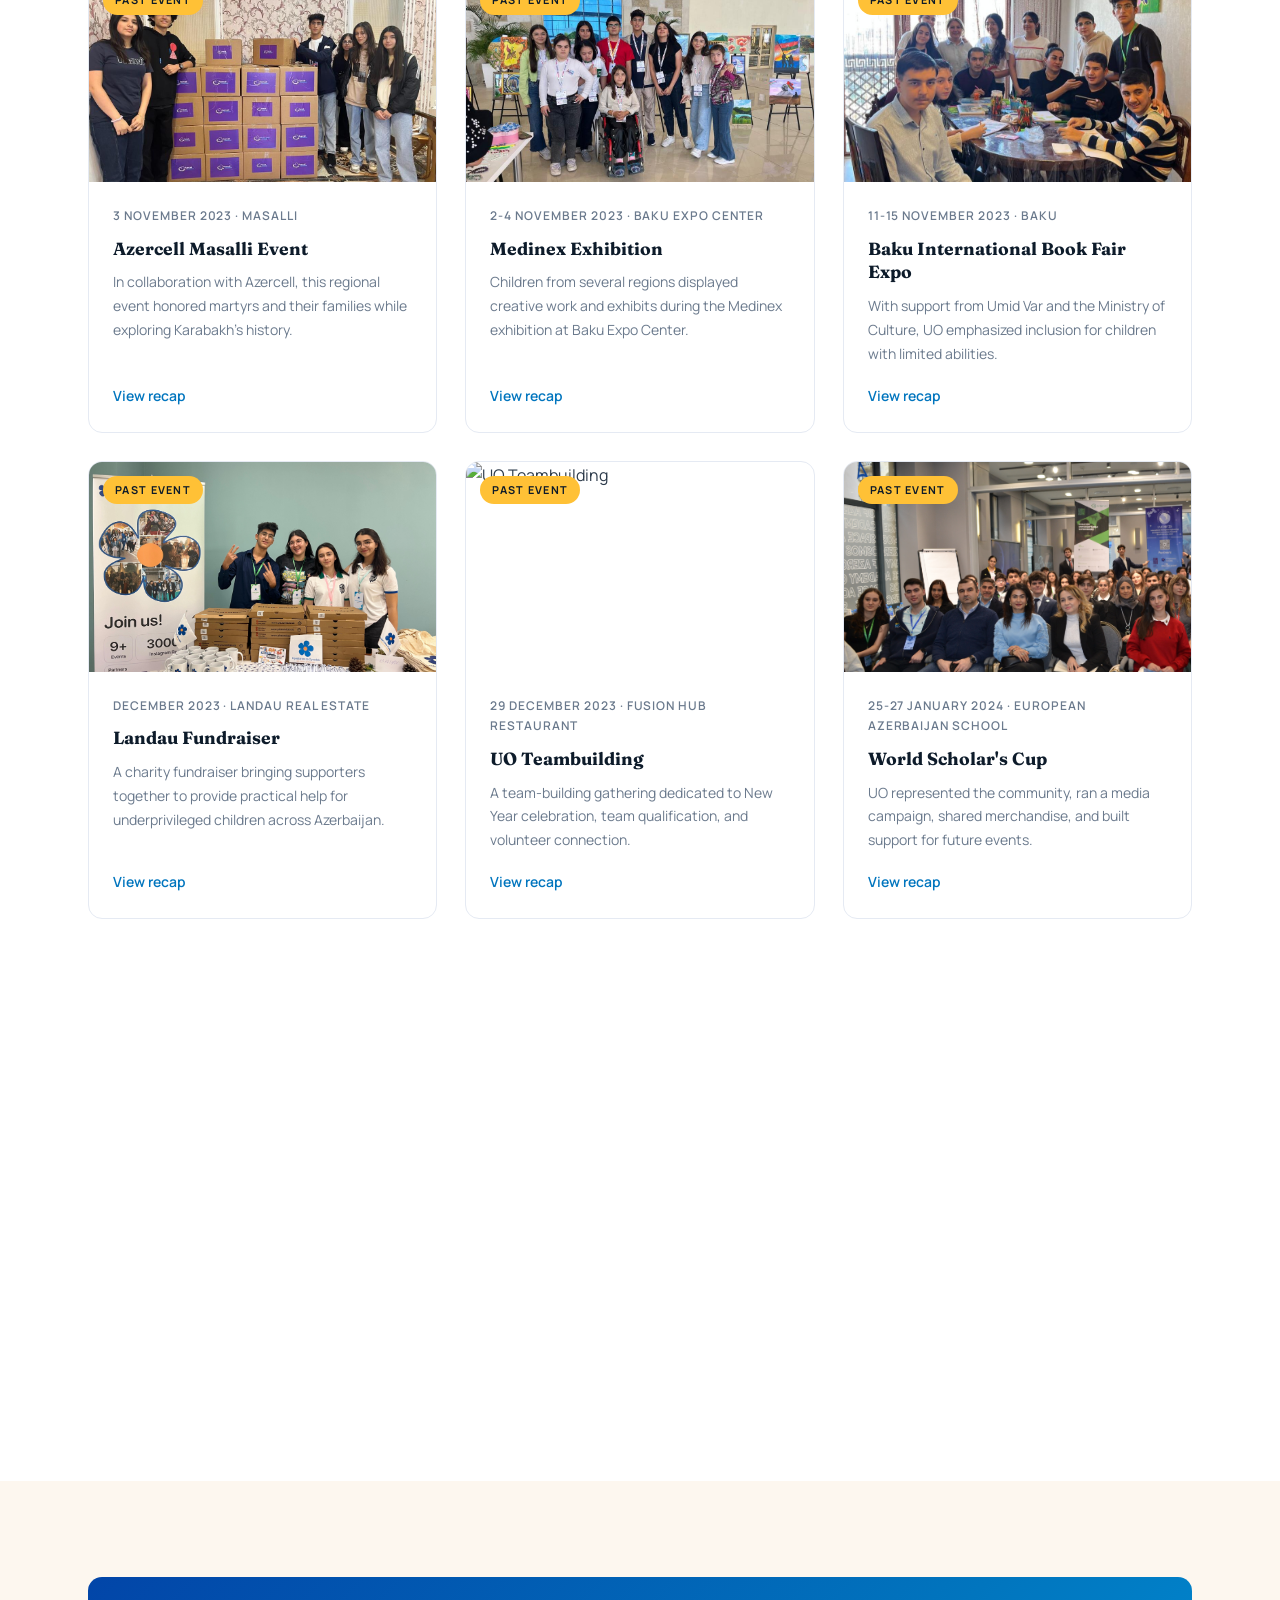
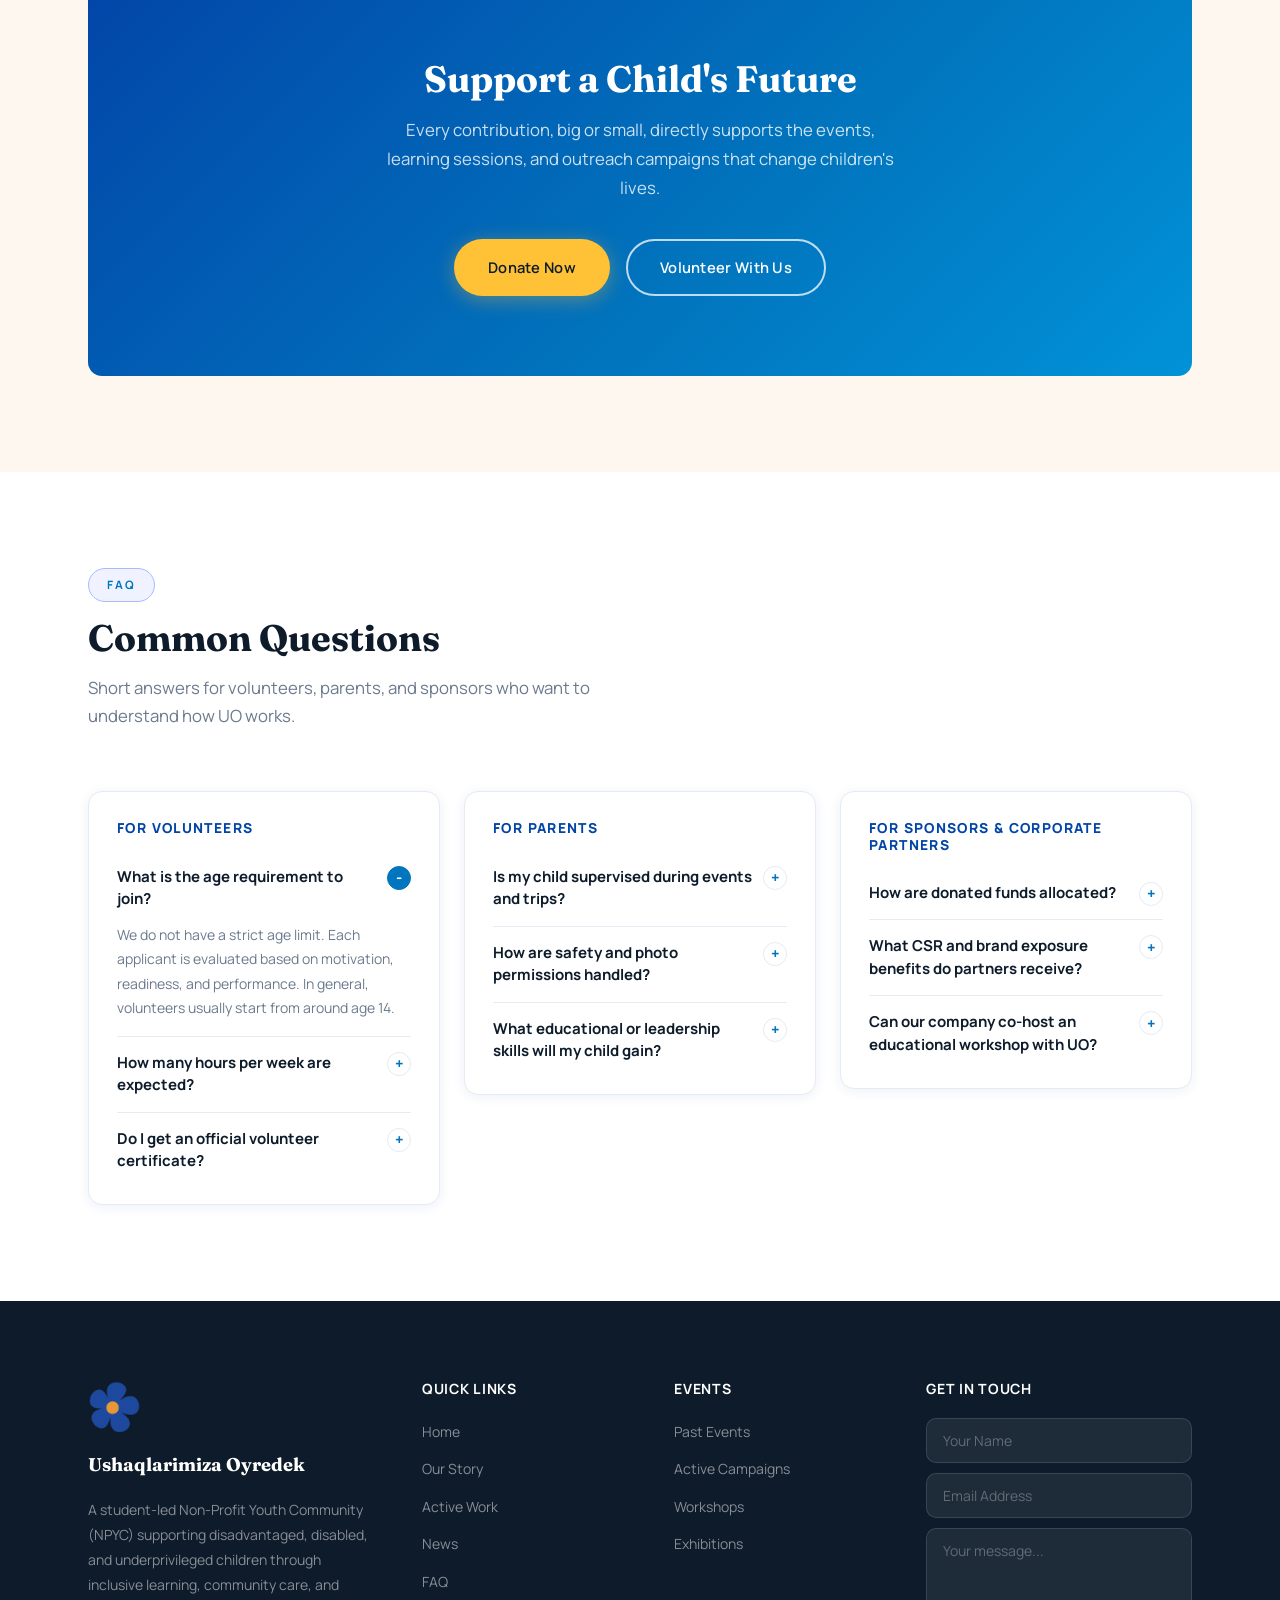
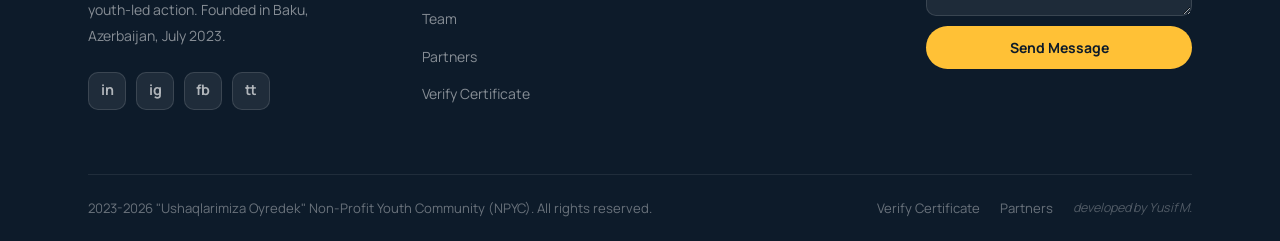
==== commit 96dd5b3b: "feat: additions" ====
--- a/index.html
+++ b/index.html
@@ -25,12 +25,12 @@
       </a>
       <div class="nav-links">
         <a href="index.html">Home</a>
-        <a href="https://www.linkedin.com/company/ushaqlarimiza-oyredek/" target="_blank" rel="noopener">LinkedIn</a>
         <a href="#about">About</a>
-        <a href="#news">News &amp; Events</a>
+        <a href="#active-projects">Work</a>
+        <a href="#news">News</a>
         <a href="team.html">Team</a>
         <a href="partners.html">Partners</a>
-        <a href="verify.html">Verify Certificate</a>
+        <a href="verify.html">Verify</a>
         <a href="#donate" class="btn btn-gold">Donate</a>
       </div>
       <button class="nav-toggle" aria-label="Toggle menu" aria-expanded="false">
@@ -42,12 +42,12 @@
 
 <nav class="mobile-nav" aria-label="Mobile navigation">
   <a href="index.html">Home</a>
-  <a href="https://www.linkedin.com/company/ushaqlarimiza-oyredek/" target="_blank" rel="noopener">LinkedIn</a>
   <a href="#about">About</a>
-  <a href="#news">News &amp; Events</a>
+  <a href="#active-projects">Work</a>
+  <a href="#news">News</a>
   <a href="team.html">Team</a>
   <a href="partners.html">Partners</a>
-  <a href="verify.html">Verify Certificate</a>
+  <a href="verify.html">Verify</a>
   <a href="#donate" class="btn btn-gold">Donate</a>
 </nav>
 
@@ -82,7 +82,7 @@
       <div class="hero-stats-inner">
         <div class="hero-stat">
           <div class="hero-stat-num" data-count="5500" data-suffix="+">0+</div>
-          <div class="hero-stat-label">AZN Donated</div>
+          <div class="hero-stat-label">USD Donated</div>
         </div>
         <div class="hero-stat">
           <div class="hero-stat-num" data-count="35" data-suffix="+">0+</div>
@@ -112,27 +112,22 @@
     </div>
     <div class="values-grid" role="list">
       <div class="value-card reveal" role="listitem">
-        <div class="value-icon">EQ</div>
         <div class="value-name">Equal Opportunity</div>
         <p class="value-desc">Every child deserves access to learning, care, and encouragement.</p>
       </div>
       <div class="value-card reveal reveal-d1" role="listitem">
-        <div class="value-icon">IN</div>
         <div class="value-name">Inclusive Spaces</div>
         <p class="value-desc">Our events are built for children with different needs and backgrounds.</p>
       </div>
       <div class="value-card reveal reveal-d2" role="listitem">
-        <div class="value-icon">CA</div>
         <div class="value-name">Care in Action</div>
         <p class="value-desc">We turn empathy into practical support, workshops, and outreach.</p>
       </div>
       <div class="value-card reveal reveal-d3" role="listitem">
-        <div class="value-icon">YL</div>
         <div class="value-name">Youth Leadership</div>
         <p class="value-desc">Young people lead the planning, partnerships, and volunteer work.</p>
       </div>
       <div class="value-card reveal reveal-d4" role="listitem">
-        <div class="value-icon">JO</div>
         <div class="value-name">Joyful Childhoods</div>
         <p class="value-desc">We protect the simple moments children remember: play, pride, and belonging.</p>
       </div>
@@ -214,35 +209,35 @@
       <div class="media-item wide reveal" role="listitem">
         <img src="images/landingpage/workshop.JPG" alt="Workshop session" loading="lazy"/>
         <div class="media-caption">
-          <h3>Partner-Supported Workshop</h3>
-          <p>Volunteers and partners working together during a children-focused learning event.</p>
+          <h3>Azercosmos Workshop</h3>
+          <p>A UO workshop hosted at Azercosmos for children from The International School of Azerbaijan.</p>
         </div>
       </div>
       <div class="media-item reveal reveal-d1" role="listitem">
         <img src="images/landingpage/communityevent.jpeg" alt="Community event" loading="lazy"/>
         <div class="media-caption">
-          <h3>Creative Activity Session</h3>
-          <p>A warm, small-group setting where children can connect and create.</p>
+          <h3>Community Activity Day</h3>
+          <p>Children, volunteers, and mentors sharing a creative day of connection.</p>
         </div>
       </div>
       <div class="media-item reveal reveal-d2" role="listitem">
         <img src="images/landingpage/fundraiser.png" alt="Fundraiser" loading="lazy"/>
         <div class="media-caption">
-          <h3>Support Drive</h3>
-          <p>Community fundraising and outreach materials prepared by UO volunteers.</p>
+          <h3>Fundraising Campaign</h3>
+          <p>Volunteer-led fundraising and outreach materials prepared for UO campaigns.</p>
         </div>
       </div>
       <div class="media-item reveal reveal-d1" role="listitem">
         <img src="images/landingpage/childrenactivity.JPG" alt="Children activity" loading="lazy"/>
         <div class="media-caption">
-          <h3>Learning Through Participation</h3>
-          <p>Children, mentors, and volunteers sharing an active event experience.</p>
+          <h3>IAEDIF Forum</h3>
+          <p>A large-scale forum organized by UO around participation, education, and youth impact.</p>
         </div>
       </div>
       <div class="media-item reveal reveal-d2" role="listitem">
         <img src="images/landingpage/teamvolunteers.jpeg" alt="Volunteer team" loading="lazy"/>
         <div class="media-caption">
-          <h3>Volunteer Team in Action</h3>
+          <h3>UO Volunteer Team</h3>
           <p>Young organizers coordinating activities, materials, and event support.</p>
         </div>
       </div>
@@ -265,13 +260,13 @@
     <div class="news-grid media-coverage-grid">
       <article class="news-card reveal">
         <div class="news-card-img logo-card-img">
-          <img src="images/partners/AZTV.jpg" alt="Azerbaijan National Cultural Television" loading="lazy"/>
+          <img src="images/partners/medeniyyet-tv.png" alt="Medeniyyet TV" loading="lazy"/>
           <span class="news-card-tag tag-news">News</span>
         </div>
         <div class="news-card-body">
           <div class="news-date">28 February 2024 &middot; Medeniyyet TV</div>
           <h3>UO Featured on National Cultural Television</h3>
-          <p>UO representatives discussed the community's projects, volunteer work, and child-focused initiatives.</p>
+          <p>Chair &amp; Founder Yusuf Karimli and Board Member Yusif Mammadov represented UO and discussed our projects and volunteer work.</p>
           <a href="https://www.instagram.com/reel/C37jwRQoimR/?igsh=YTBxczdnNGtwZGFx" class="news-link" target="_blank" rel="noopener">Watch coverage</a>
         </div>
       </article>
@@ -297,7 +292,7 @@
         <div class="news-card-body">
           <div class="news-date">1 June 2024 &middot; ARAZ FM</div>
           <h3>Children's Day Conversation on ARAZ FM</h3>
-          <p>UO shared reflections and plans for supporting children during an International Children's Day feature.</p>
+          <p>Chair &amp; Founder Yusuf Karimli, Board Members Yusif Mammadov and Vusal Baghirli shared UO's experience and future plans.</p>
           <a href="https://www.instagram.com/reel/C7qs3mno8Nz/?igsh=MXJncGNkbHE5enY2Mg==" class="news-link" target="_blank" rel="noopener">Watch coverage</a>
         </div>
       </article>
@@ -541,6 +536,66 @@
       <div class="cta-buttons">
         <a href="mailto:ushaqlarimizaoyredek@gmail.com?subject=Donation%20Support%20for%20UO&body=Hello%20Ushaqlarimiza%20Oyredek%20team%2C%0A%0AI%20would%20like%20to%20support%20your%20community%20financially.%20Please%20share%20the%20available%20donation%20or%20sponsorship%20options.%0A%0AName%3A%0AAmount%20or%20support%20type%3A%0A" class="btn btn-gold">Donate Now</a>
         <a href="https://forms.gle/uEGbEiXxo2xvJs3p7" class="btn btn-outline" target="_blank" rel="noopener">Volunteer With Us</a>
+      </div>
+    </div>
+  </div>
+</section>
+
+<section class="section faq-section" id="faq" aria-labelledby="faq-heading">
+  <div class="container">
+    <div class="section-header reveal">
+      <div class="section-label">FAQ</div>
+      <h2 class="section-title" id="faq-heading">Common Questions</h2>
+      <p class="section-sub">Short answers for volunteers, parents, and sponsors who want to understand how UO works.</p>
+    </div>
+
+    <div class="faq-grid">
+      <div class="faq-group reveal">
+        <h3>For Volunteers</h3>
+        <details open>
+          <summary>What is the age requirement to join?</summary>
+          <p>We do not have a strict age limit. Each applicant is evaluated based on motivation, readiness, and performance. In general, volunteers usually start from around age 14.</p>
+        </details>
+        <details>
+          <summary>How many hours per week are expected?</summary>
+          <p>It depends on the role and deadlines. We stay flexible because education comes first for teenagers. On average, about 2 hours per week is enough for many volunteer roles.</p>
+        </details>
+        <details>
+          <summary>Do I get an official volunteer certificate?</summary>
+          <p>Yes. Active volunteers may receive an official UO certificate, and certificates can be checked on our <a href="verify.html">verification page</a>.</p>
+        </details>
+      </div>
+
+      <div class="faq-group reveal reveal-d1">
+        <h3>For Parents</h3>
+        <details>
+          <summary>Is my child supervised during events and trips?</summary>
+          <p>Yes. We supervise children during events and try to include all relevant restrictions, needs, and safety notes in planning. Parents should share important information in advance so the team can prepare properly.</p>
+        </details>
+        <details>
+          <summary>How are safety and photo permissions handled?</summary>
+          <p>Safety and photo rules are discussed before or after events. We usually avoid posting individual children unless they ask or consent. If a child or parent does not want photos posted, they can contact us and we will handle the issue accordingly.</p>
+        </details>
+        <details>
+          <summary>What educational or leadership skills will my child gain?</summary>
+          <p>Children can build confidence, communication, teamwork, creativity, empathy, public speaking, and problem-solving skills through workshops, forums, and community activities.</p>
+        </details>
+      </div>
+
+      <div class="faq-group reveal reveal-d2">
+        <h3>For Sponsors &amp; Corporate Partners</h3>
+        <details>
+          <summary>How are donated funds allocated?</summary>
+          <p>Funds are directed toward event materials, learning resources, transport, food or support packages, venue needs, and other direct project costs. We prioritize practical support that reaches children.</p>
+        </details>
+        <details>
+          <summary>What CSR and brand exposure benefits do partners receive?</summary>
+          <p>Partners can receive event visibility, social media mentions, recap materials, partner-page recognition, and a clear community impact story. UO has experience working with partners such as YeloBank, Azercosmos, Azercell, and others.</p>
+        </details>
+        <details>
+          <summary>Can our company co-host an educational workshop with UO?</summary>
+          <p>Yes. We can co-design workshops with companies, schools, public institutions, and community partners around education, technology, creativity, ecology, leadership, and child support.</p>
+        </details>
       </div>
     </div>
   </div>
@@ -571,7 +626,9 @@
         <ul>
           <li><a href="index.html">Home</a></li>
           <li><a href="#about">Our Story</a></li>
-          <li><a href="#news">News &amp; Events</a></li>
+          <li><a href="#active-projects">Active Work</a></li>
+          <li><a href="#news">News</a></li>
+          <li><a href="#faq">FAQ</a></li>
           <li><a href="team.html">Team</a></li>
           <li><a href="partners.html">Partners</a></li>
           <li><a href="verify.html">Verify Certificate</a></li>
--- a/css/style.css
+++ b/css/style.css
@@ -4,7 +4,7 @@
             Lavender #A7BBFF, Beige #F4DCBA, Purple #6640B0
    ============================================================ */
 
-@import url('https://fonts.googleapis.com/css2?family=Playfair+Display:wght@600;700;800&family=Plus+Jakarta+Sans:wght@300;400;500;600;700&display=swap');
+@import url('https://fonts.googleapis.com/css2?family=Fraunces:wght@600;700;800&family=Manrope:wght@400;500;600;700;800&display=swap');
 
 :root {
   --blue:        #0175BE;
@@ -30,12 +30,12 @@
   --shadow-md:  0 8px 32px rgba(1,69,168,.13);
   --shadow-lg:  0 16px 56px rgba(1,69,168,.18);
 
-  --radius:      18px;
-  --radius-sm:   10px;
+  --radius:      14px;
+  --radius-sm:   8px;
   --radius-pill: 50px;
   --nav-h:       74px;
-  --font-head:   'Playfair Display', Georgia, serif;
-  --font-body:   'Plus Jakarta Sans', sans-serif;
+  --font-head:   'Fraunces', Georgia, serif;
+  --font-body:   'Manrope', sans-serif;
   --ease:        cubic-bezier(.4,0,.2,1);
   --dur:         0.28s;
 }
@@ -201,22 +201,20 @@
 .value-card{
   grid-column:span 2;
   background:#fff;border:1px solid var(--border);border-radius:var(--radius);
-  padding:36px 20px;text-align:center;transition:all var(--dur) var(--ease);cursor:default
+  padding:34px 28px;text-align:left;transition:all var(--dur) var(--ease);cursor:default;
+  position:relative;overflow:hidden
 }
 .value-card:nth-child(4){grid-column:2 / span 2}
 .value-card:nth-child(5){grid-column:4 / span 2}
 .value-card:hover{transform:translateY(-6px);box-shadow:var(--shadow-md);border-color:var(--lavender)}
-.value-card:nth-child(1){border-top:3px solid var(--blue)}
-.value-card:nth-child(2){border-top:3px solid var(--gold)}
-.value-card:nth-child(3){border-top:3px solid #E74C3C}
-.value-card:nth-child(4){border-top:3px solid var(--purple)}
-.value-card:nth-child(5){border-top:3px solid #1ABC9C}
-.value-icon{
-  width:48px;height:48px;border-radius:14px;margin:0 auto 14px;
-  display:flex;align-items:center;justify-content:center;
-  background:var(--blue-light);color:var(--blue-dark);
-  font-size:.82rem;font-weight:800;letter-spacing:.08em;line-height:1
-}
+.value-card::before{
+  content:'';display:block;width:44px;height:3px;border-radius:3px;
+  background:var(--blue);margin-bottom:18px
+}
+.value-card:nth-child(2)::before{background:var(--gold)}
+.value-card:nth-child(3)::before{background:#E74C3C}
+.value-card:nth-child(4)::before{background:var(--purple)}
+.value-card:nth-child(5)::before{background:#1ABC9C}
 .value-name{font-family:var(--font-head);font-size:1.1rem;font-weight:700;color:var(--dark);margin-bottom:8px}
 .value-desc{font-size:.875rem;color:var(--muted);line-height:1.6}
 
@@ -344,6 +342,34 @@
 }
 .news-link:hover{gap:10px}
 
+/* ===== FAQ ===== */
+.faq-section{background:#fff}
+.faq-grid{display:grid;grid-template-columns:repeat(3,1fr);gap:24px;align-items:start}
+.faq-group{
+  background:#fff;border:1px solid var(--border);border-radius:var(--radius);
+  padding:28px 28px 16px;box-shadow:var(--shadow-sm)
+}
+.faq-group h3{
+  font-family:var(--font-body);font-size:.86rem;font-weight:800;
+  text-transform:uppercase;letter-spacing:.10em;color:var(--blue-dark);margin-bottom:14px
+}
+.faq-group details{border-top:1px solid var(--border);padding:15px 0}
+.faq-group details:first-of-type{border-top:none}
+.faq-group summary{
+  cursor:pointer;list-style:none;font-size:.94rem;font-weight:700;
+  color:var(--dark);line-height:1.5;padding-right:32px;position:relative
+}
+.faq-group summary::-webkit-details-marker{display:none}
+.faq-group summary::after{
+  content:'+';position:absolute;right:0;top:0;width:24px;height:24px;
+  border:1px solid var(--border);border-radius:50%;
+  display:flex;align-items:center;justify-content:center;
+  color:var(--blue);font-weight:800;line-height:1
+}
+.faq-group details[open] summary::after{content:'-';background:var(--blue);border-color:var(--blue);color:#fff}
+.faq-group p{color:var(--muted);font-size:.875rem;line-height:1.75;margin-top:12px}
+.faq-group a{color:var(--blue-dark);font-weight:800;text-decoration:underline;text-underline-offset:3px}
+
 /* ===== CTA BANNER ===== */
 .cta-banner{
   background:linear-gradient(135deg,var(--blue-dark) 0%,var(--blue) 60%,#0192D8 100%);
@@ -351,14 +377,10 @@
   text-align:center;position:relative;overflow:hidden
 }
 .cta-banner::before{
-  content:'';position:absolute;width:500px;height:500px;border-radius:50%;
-  background:radial-gradient(circle,rgba(255,193,54,.18) 0%,transparent 70%);
-  top:-150px;right:-80px
+  content:'';display:none
 }
 .cta-banner::after{
-  content:'';position:absolute;width:300px;height:300px;border-radius:50%;
-  background:radial-gradient(circle,rgba(167,187,255,.15) 0%,transparent 70%);
-  bottom:-80px;left:-60px
+  content:'';display:none
 }
 .cta-banner h2{color:#fff;margin-bottom:16px;position:relative;z-index:1}
 .cta-banner p{color:rgba(255,255,255,.80);margin-bottom:36px;font-size:1.05rem;position:relative;z-index:1;max-width:520px;margin-left:auto;margin-right:auto}
@@ -422,9 +444,7 @@
   padding:80px 0 64px;position:relative;overflow:hidden
 }
 .page-hero::after{
-  content:'';position:absolute;width:500px;height:500px;border-radius:50%;
-  background:radial-gradient(circle,rgba(255,193,54,.12) 0%,transparent 70%);
-  top:-150px;right:-100px
+  content:'';display:none
 }
 .page-hero .section-label{color:rgba(255,255,255,.80);background:rgba(255,255,255,.10);border-color:rgba(255,255,255,.20)}
 .page-hero h1{color:#fff;margin-bottom:12px}
@@ -578,6 +598,7 @@
   .projects-grid{grid-template-columns:1fr 1fr}
   .footer-grid{grid-template-columns:1fr 1fr;gap:36px}
   .news-grid{grid-template-columns:repeat(2,1fr)}
+  .faq-grid{grid-template-columns:1fr}
 }
 @media(max-width:1100px){
   .nav-links{display:none}
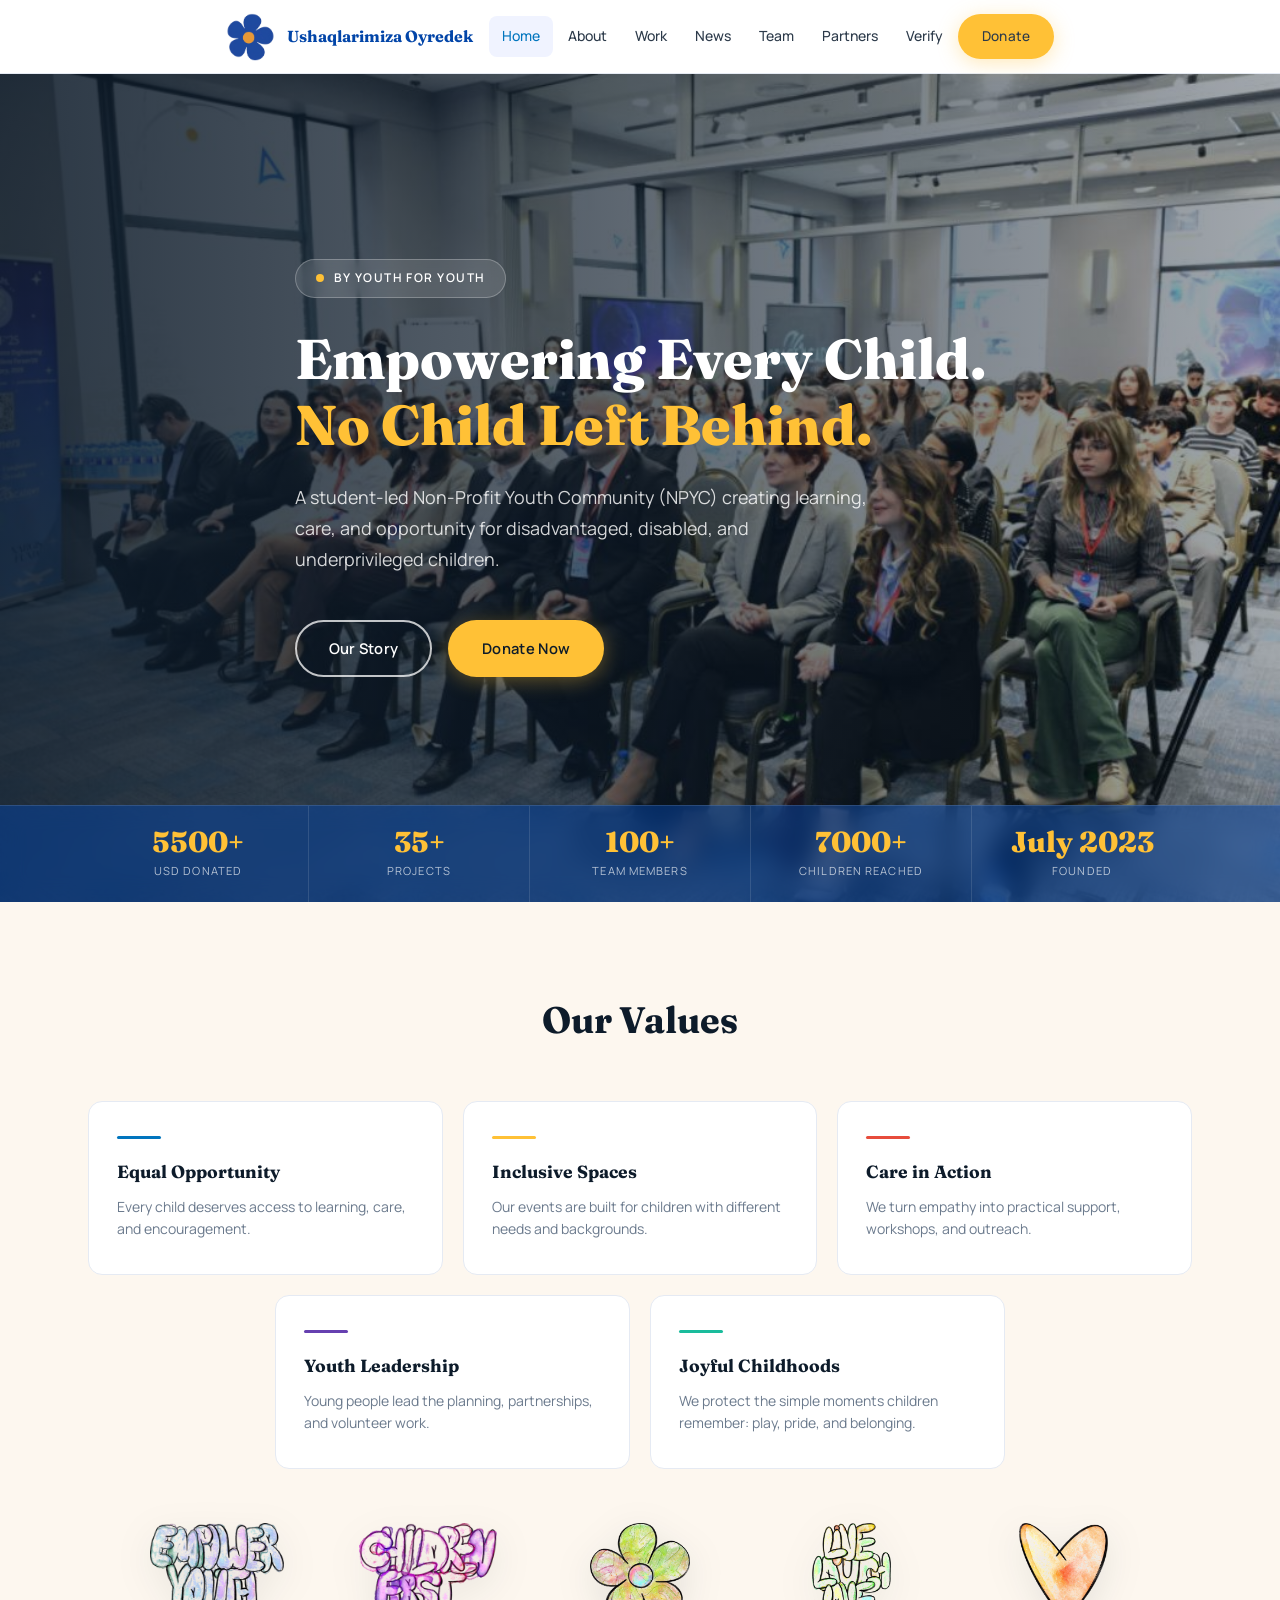
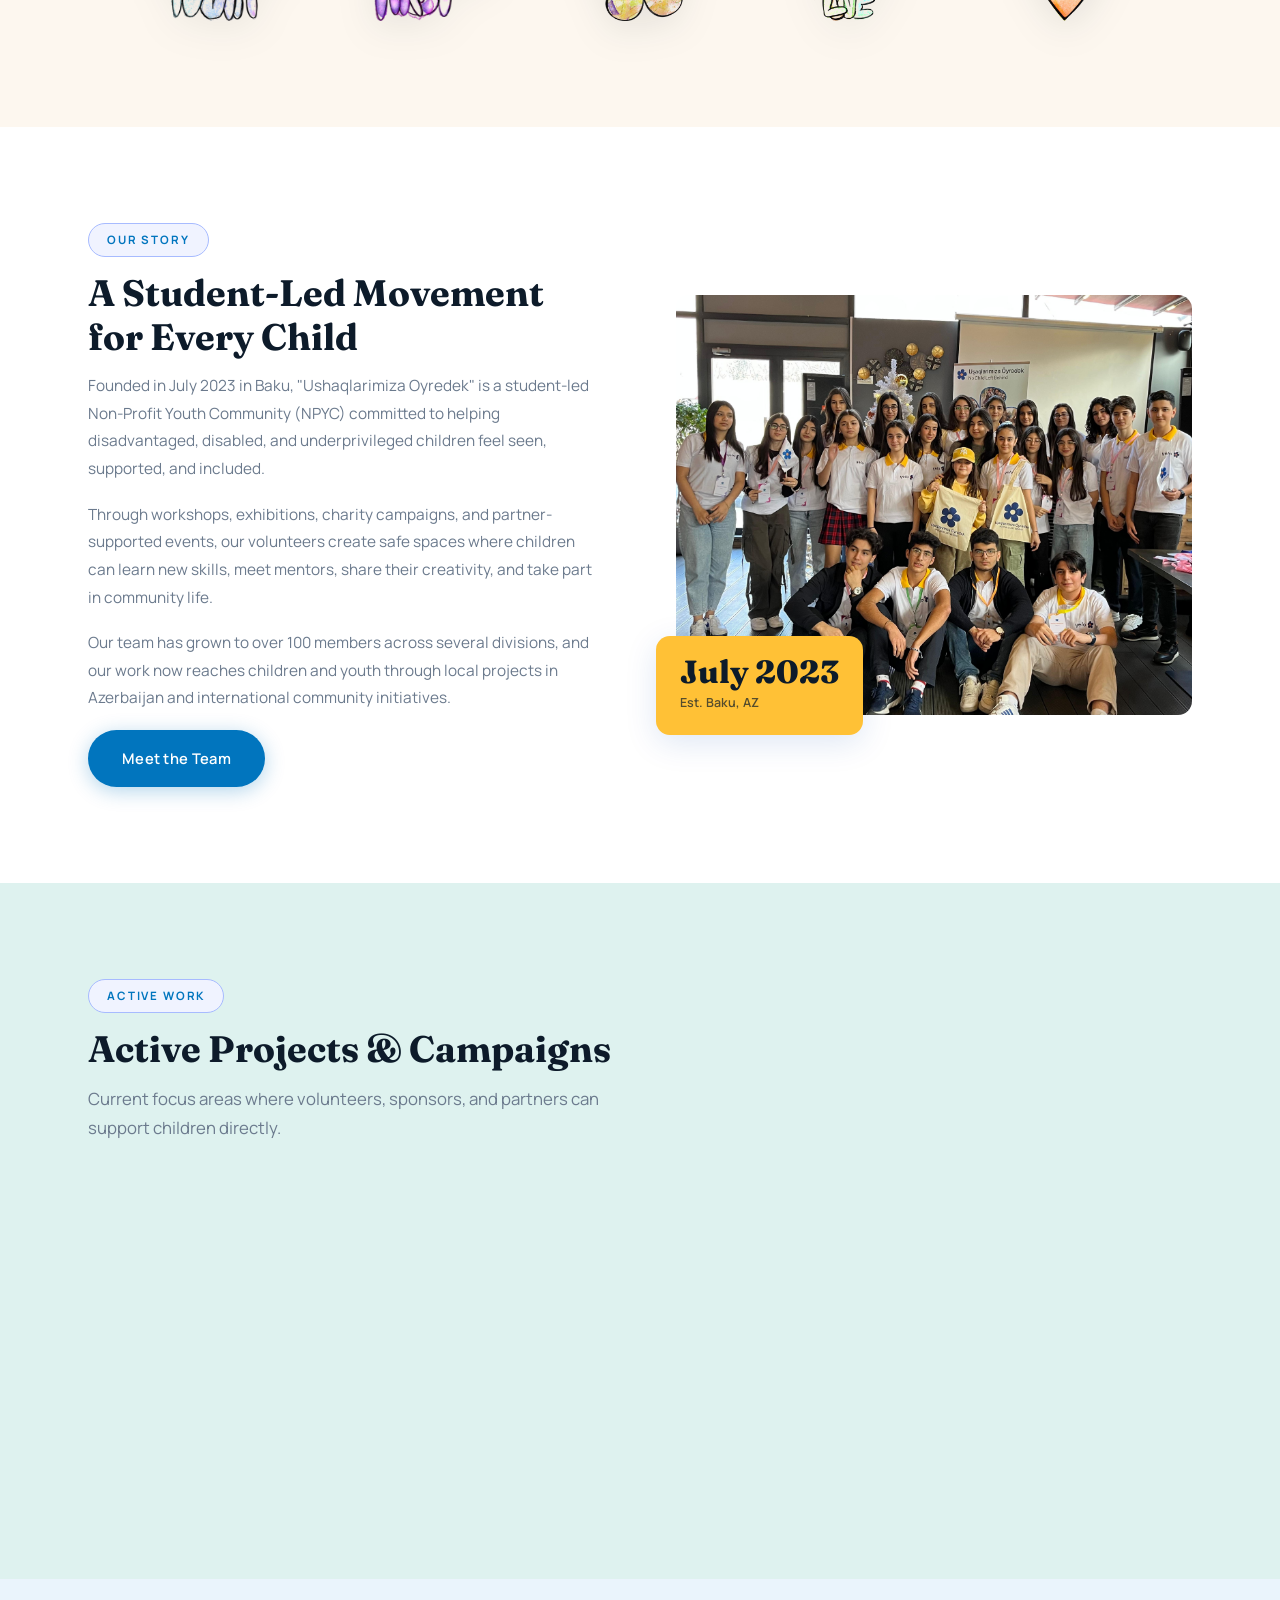
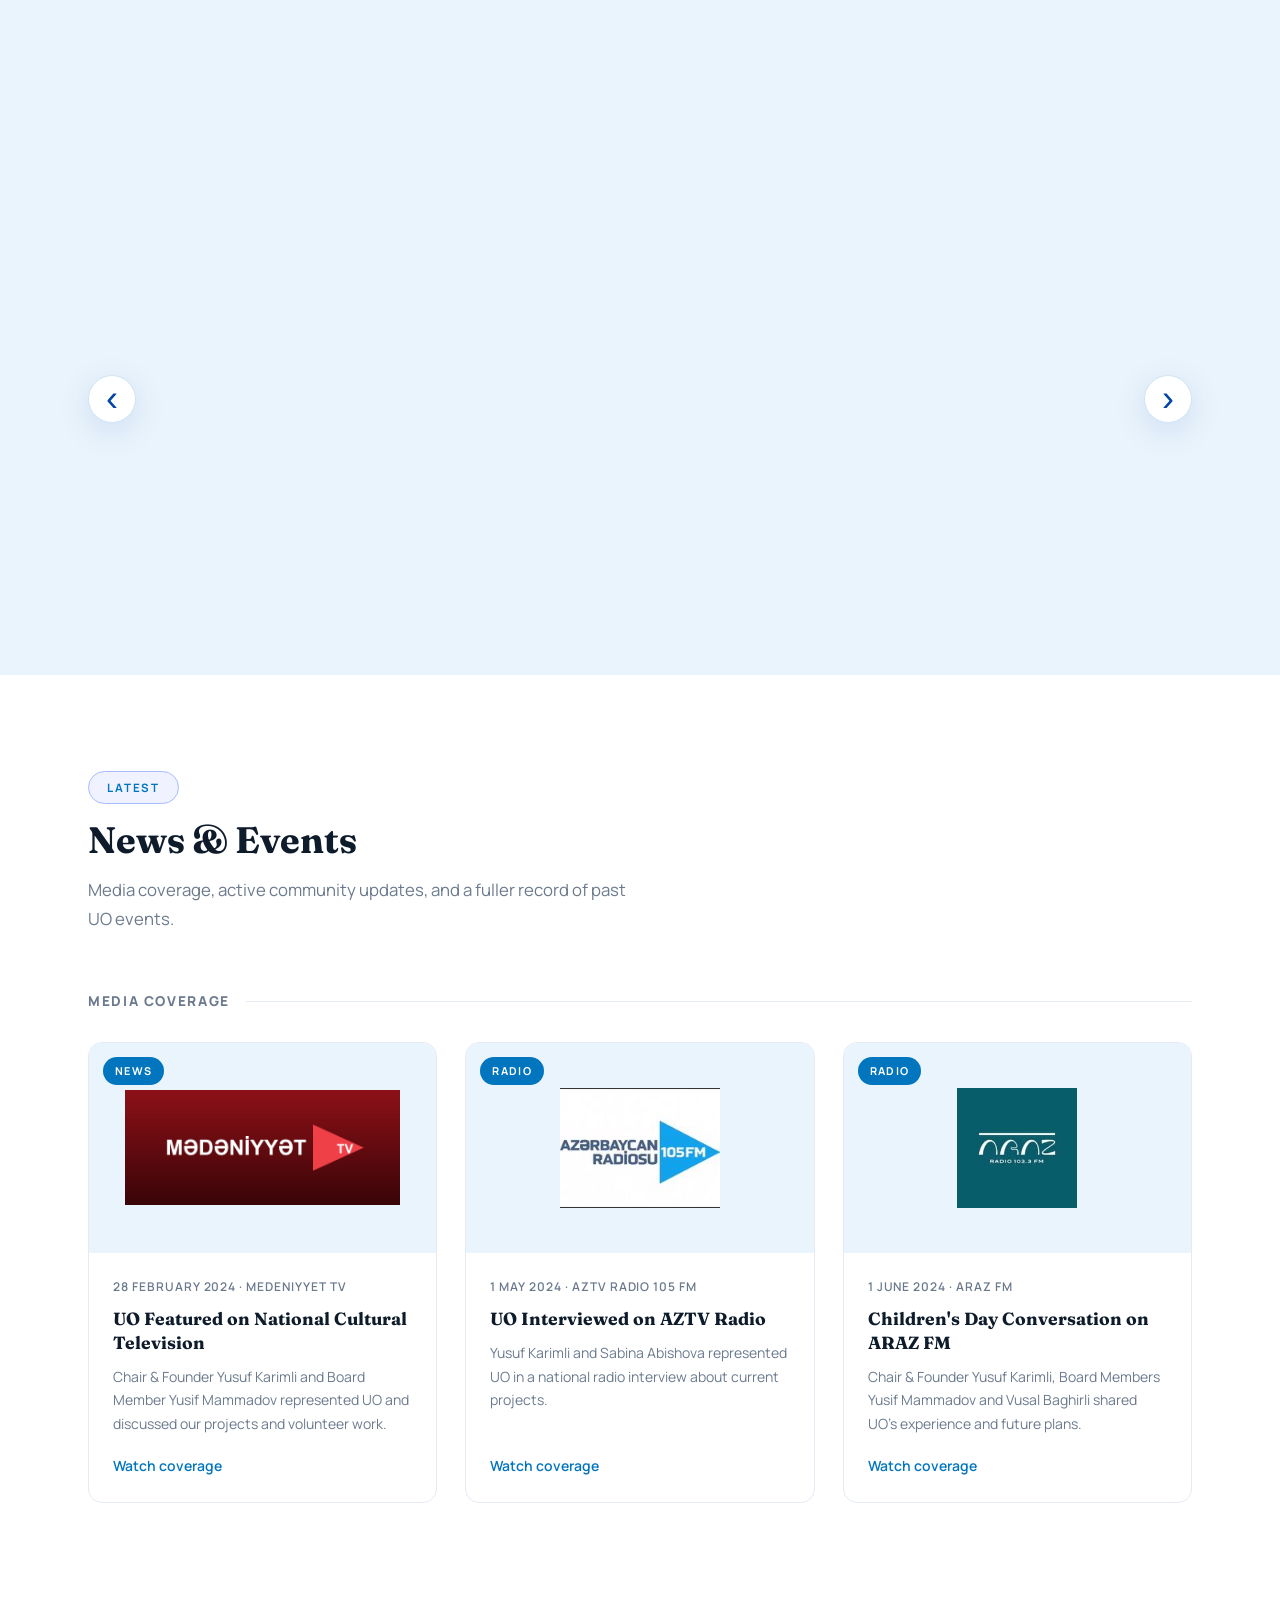
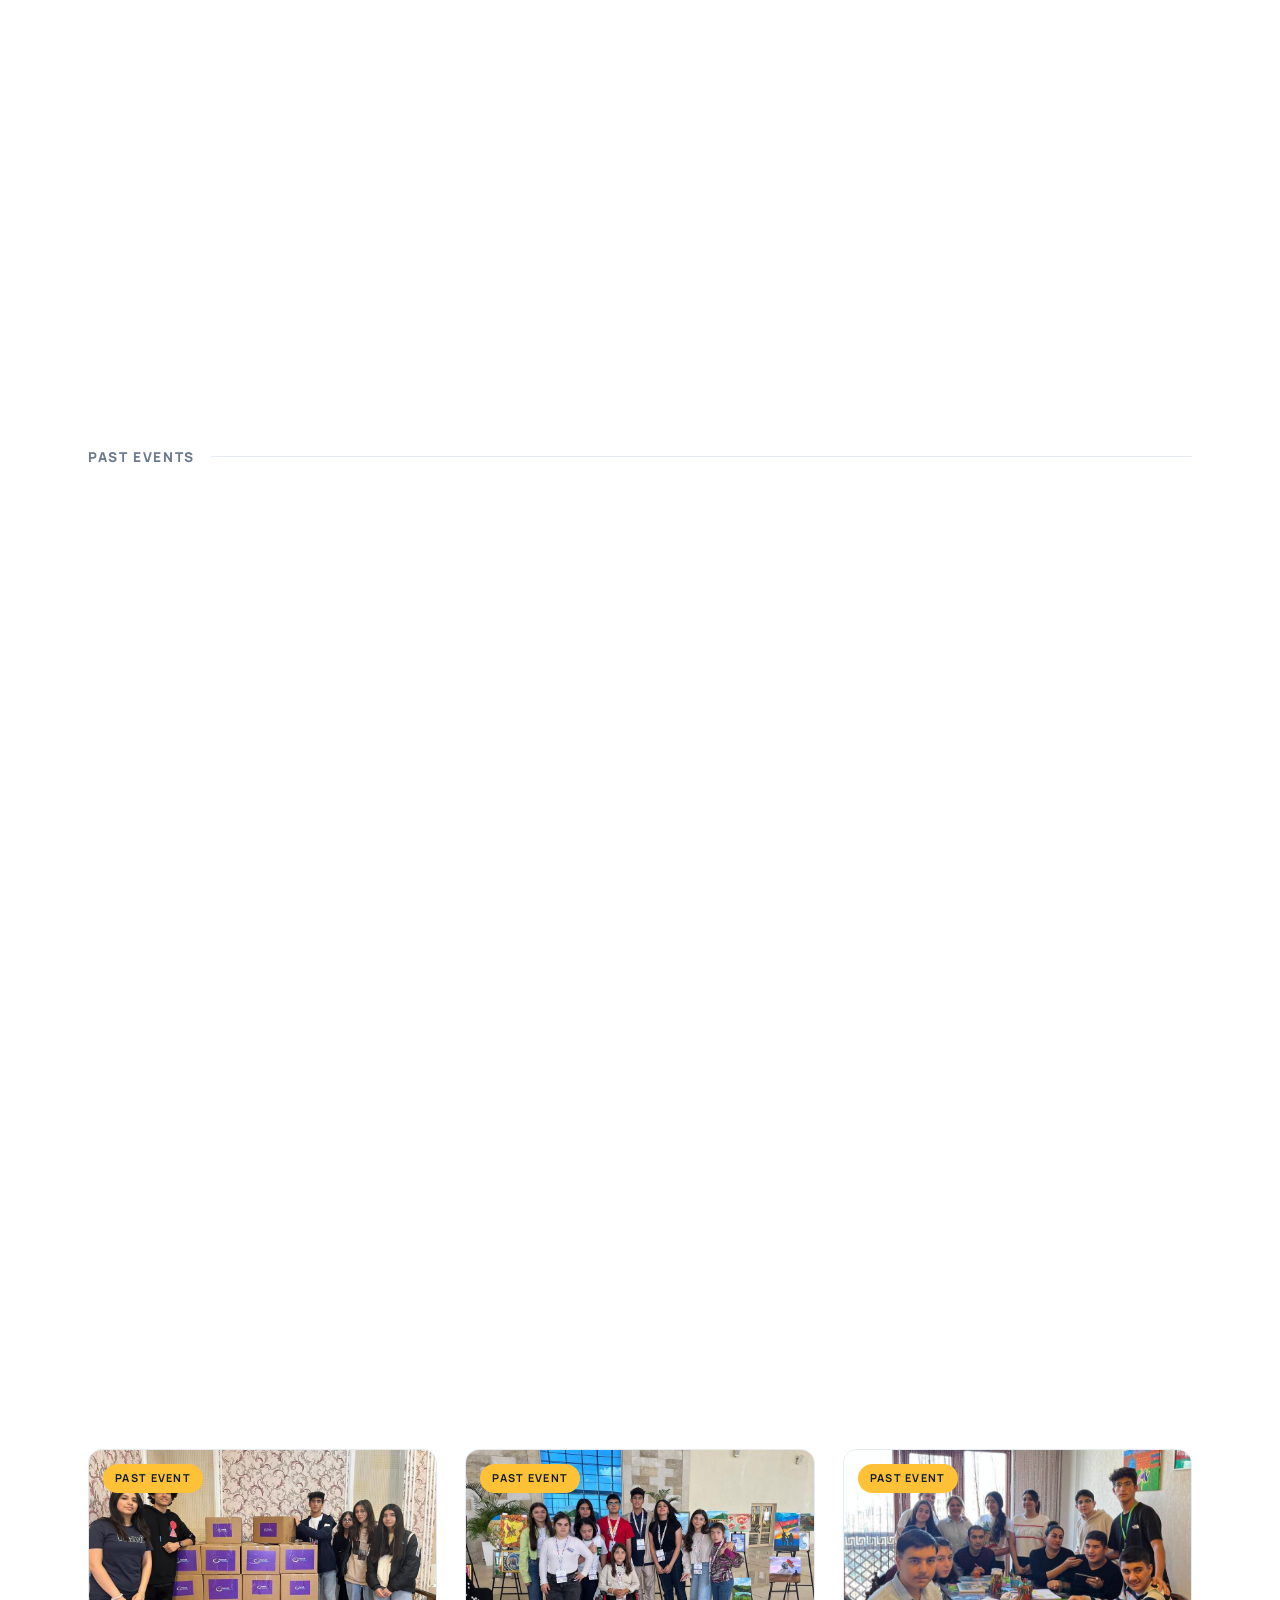
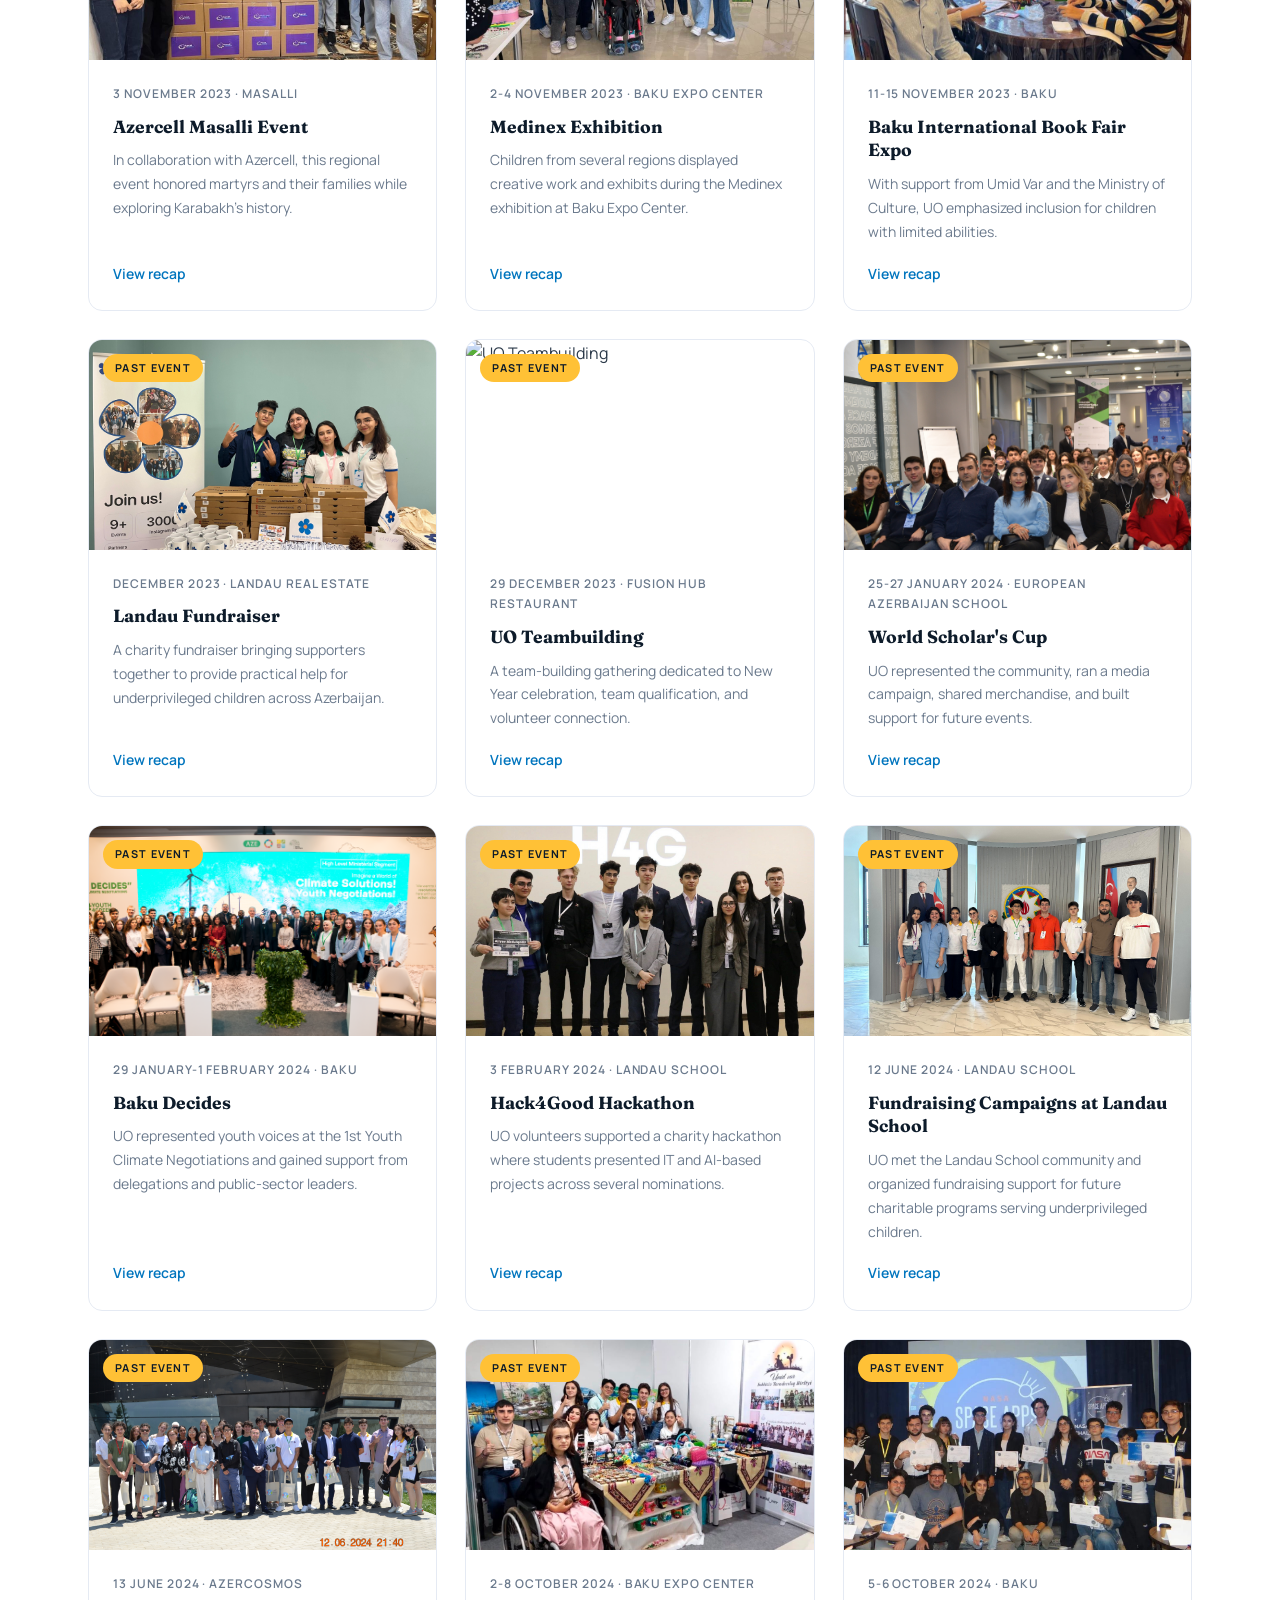
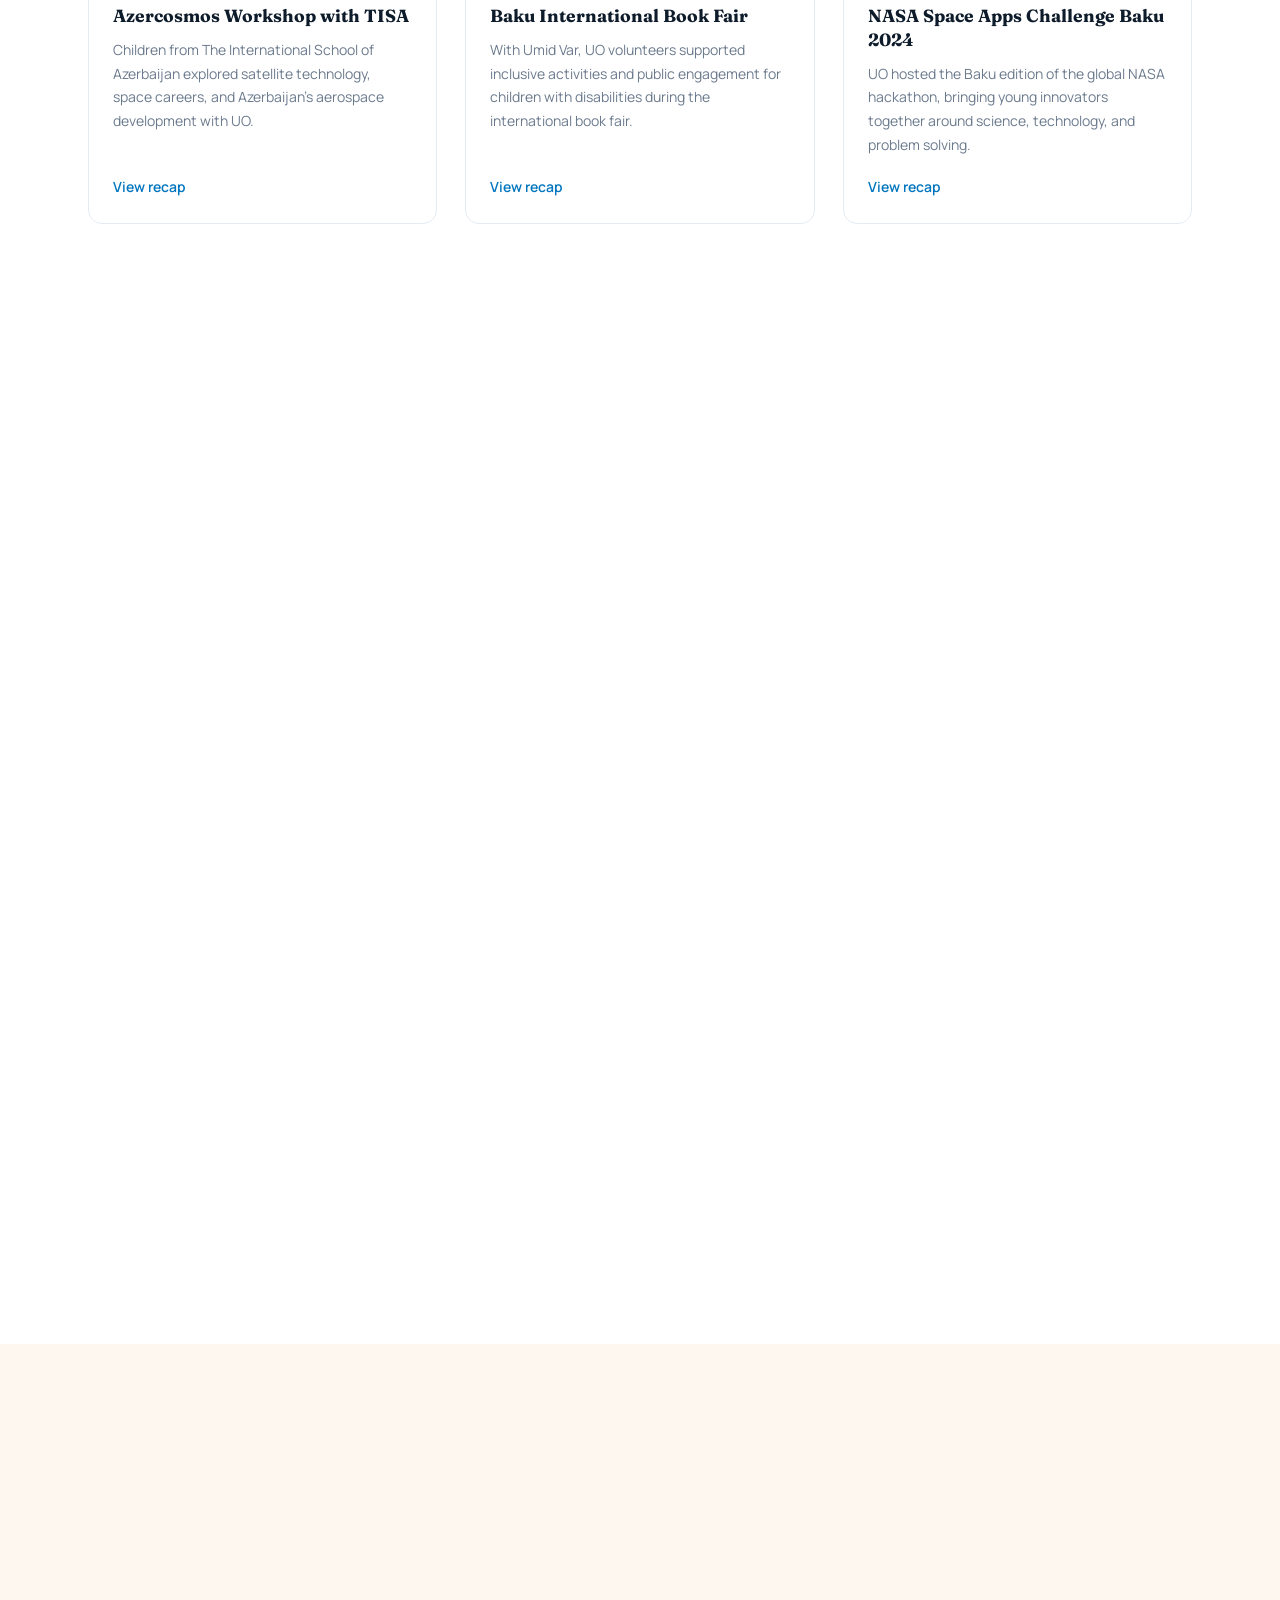
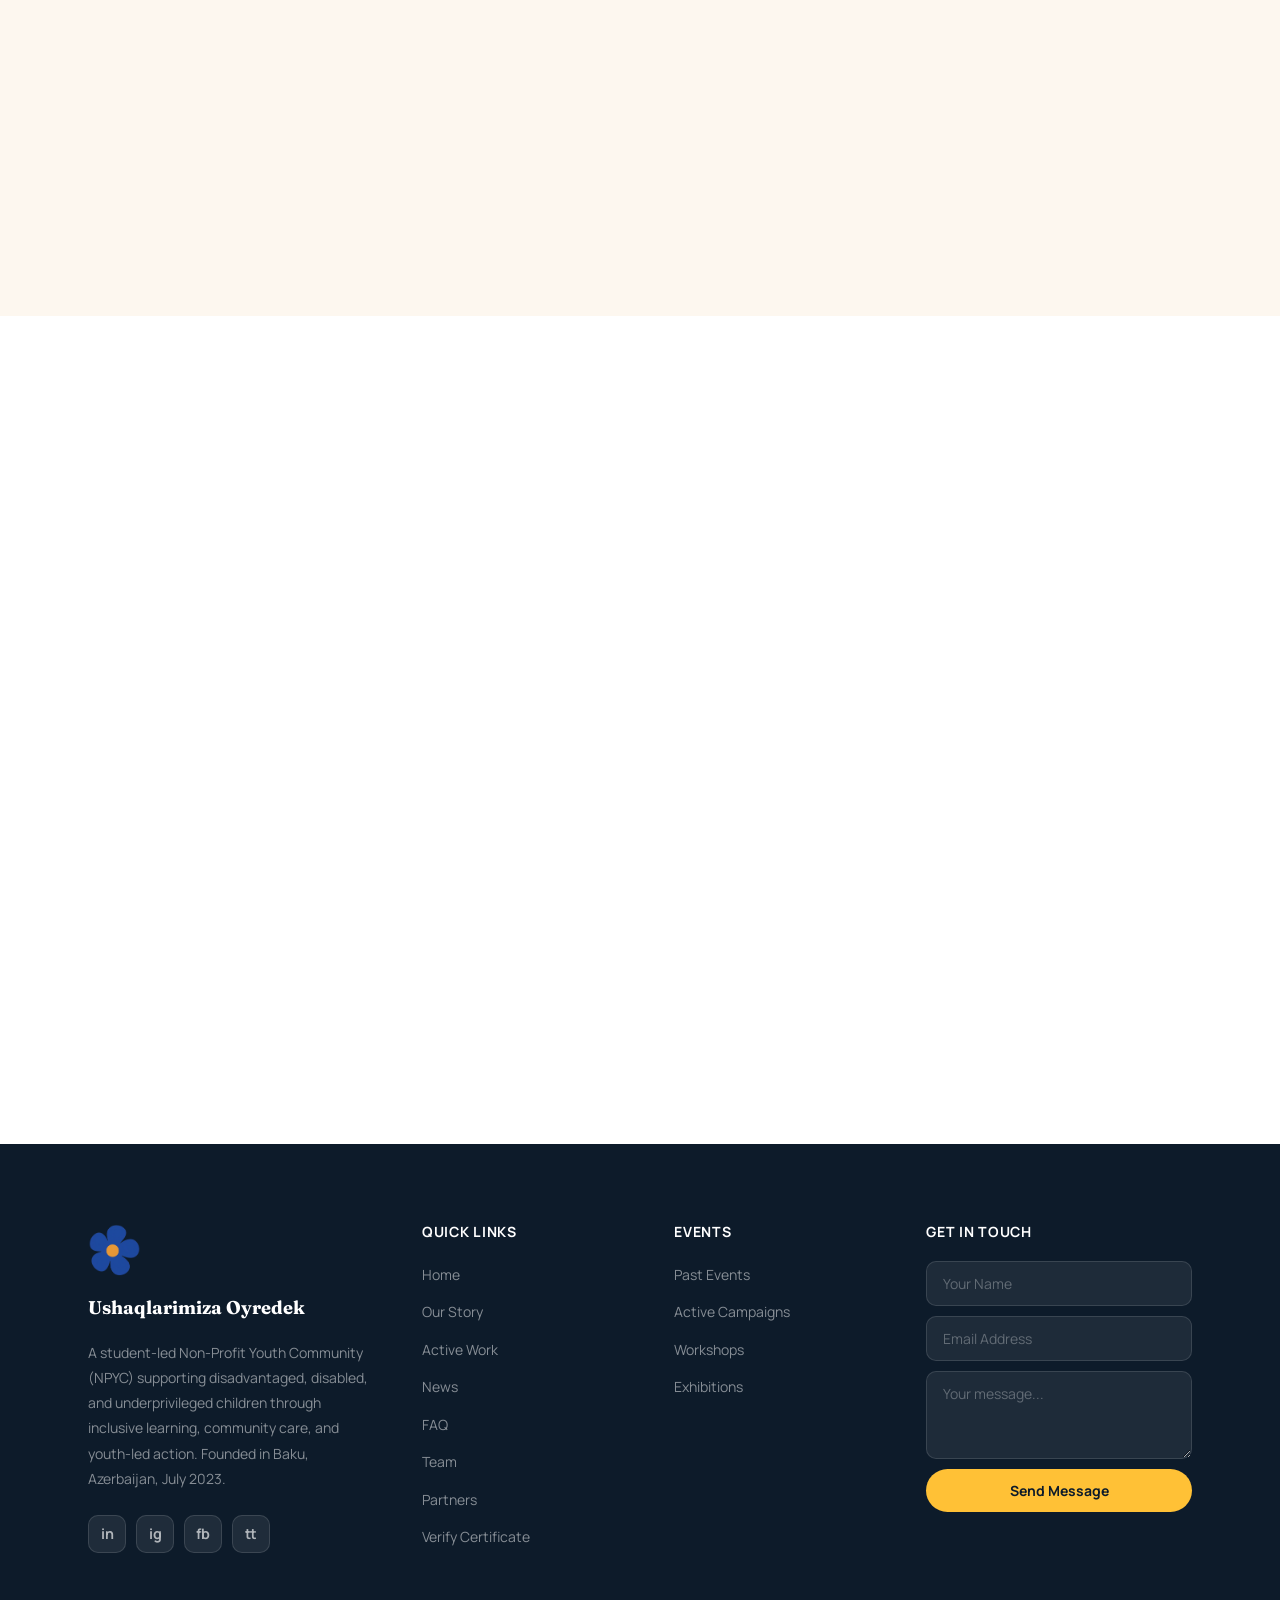
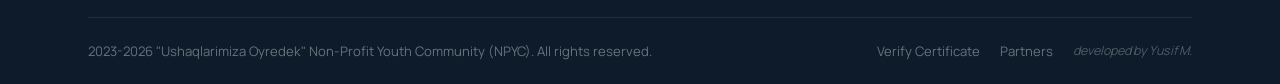
==== commit d7bc3886: "upd: new partners" ====
--- a/index.html
+++ b/index.html
@@ -8,7 +8,7 @@
   <link rel="icon" type="image/svg+xml" href="images/landingpage/uologoclear.svg"/>
   <link rel="shortcut icon" href="images/landingpage/uologoclear.svg"/>
   <link rel="apple-touch-icon" href="images/landingpage/uologoclear.svg"/>
-  <link rel="stylesheet" href="css/style.css"/>
+  <link rel="stylesheet" href="css/style.css?v=events-gallery-20260810"/>
 </head>
 <body>
 
@@ -131,6 +131,13 @@
         <div class="value-name">Joyful Childhoods</div>
         <p class="value-desc">We protect the simple moments children remember: play, pride, and belonging.</p>
       </div>
+    </div>
+    <div class="motto-strip reveal" aria-label="UO mottos">
+      <img src="images/events/mayornotuse-transparent.png" alt="UO motto artwork" loading="lazy"/>
+      <img src="images/events/mayornotuse1-transparent.png" alt="UO motto artwork" loading="lazy"/>
+      <img src="images/events/mayornotuse2-transparent.png" alt="UO motto artwork" loading="lazy"/>
+      <img src="images/events/mayornotuse3-transparent.png" alt="UO motto artwork" loading="lazy"/>
+      <img src="images/events/mayornotuse4-transparent.png" alt="UO motto artwork" loading="lazy"/>
     </div>
   </div>
 </section>
@@ -159,7 +166,7 @@
         <a href="team.html" class="btn btn-primary">Meet the Team</a>
       </div>
       <div class="about-img reveal">
-        <img src="images/landingpage/iaedif.jpeg" alt="Children taking part in an Ushaqlarimiza Oyredek activity" loading="lazy"/>
+        <img src="images/events/teampicture_somewhereonthemainpage.jpeg" alt="UO volunteers gathered at a community event" loading="lazy"/>
         <div class="about-img-badge">
           <strong>July 2023</strong>
           <span>Est. Baku, AZ</span>
@@ -205,42 +212,69 @@
       <div class="section-label">Gallery</div>
       <h2 class="section-title" id="gallery-heading">See Our Work in Action</h2>
     </div>
-    <div class="media-grid" role="list">
-      <div class="media-item wide reveal" role="listitem">
-        <img src="images/landingpage/workshop.JPG" alt="Workshop session" loading="lazy"/>
-        <div class="media-caption">
-          <h3>Azercosmos Workshop</h3>
-          <p>A UO workshop hosted at Azercosmos for children from The International School of Azerbaijan.</p>
-        </div>
-      </div>
-      <div class="media-item reveal reveal-d1" role="listitem">
-        <img src="images/landingpage/communityevent.jpeg" alt="Community event" loading="lazy"/>
-        <div class="media-caption">
-          <h3>Community Activity Day</h3>
-          <p>Children, volunteers, and mentors sharing a creative day of connection.</p>
-        </div>
-      </div>
-      <div class="media-item reveal reveal-d2" role="listitem">
-        <img src="images/landingpage/fundraiser.png" alt="Fundraiser" loading="lazy"/>
-        <div class="media-caption">
-          <h3>Fundraising Campaign</h3>
-          <p>Volunteer-led fundraising and outreach materials prepared for UO campaigns.</p>
-        </div>
-      </div>
-      <div class="media-item reveal reveal-d1" role="listitem">
-        <img src="images/landingpage/childrenactivity.JPG" alt="Children activity" loading="lazy"/>
-        <div class="media-caption">
-          <h3>IAEDIF Forum</h3>
-          <p>A large-scale forum organized by UO around participation, education, and youth impact.</p>
-        </div>
-      </div>
-      <div class="media-item reveal reveal-d2" role="listitem">
-        <img src="images/landingpage/teamvolunteers.jpeg" alt="Volunteer team" loading="lazy"/>
-        <div class="media-caption">
-          <h3>UO Volunteer Team</h3>
-          <p>Young organizers coordinating activities, materials, and event support.</p>
-        </div>
-      </div>
+    <div class="gallery-marquee-shell reveal" data-gallery-marquee>
+      <button class="gallery-arrow gallery-arrow-left" type="button" aria-label="Swipe gallery left" data-gallery-prev>&lsaquo;</button>
+      <div class="gallery-marquee" data-gallery-viewport tabindex="0" aria-label="Moving UO gallery">
+        <div class="gallery-track" data-gallery-track>
+          <figure class="gallery-slide">
+            <img src="images/gallery/gallery1.jpeg" alt="UO community activity" loading="lazy"/>
+            <figcaption>
+              <strong>Workshop Moments</strong>
+              <span>Children and volunteers learning together through guided activities.</span>
+            </figcaption>
+          </figure>
+          <figure class="gallery-slide">
+            <img src="images/gallery/gallery2.jpeg" alt="UO volunteers with children" loading="lazy"/>
+            <figcaption>
+              <strong>Volunteer Care</strong>
+              <span>Young organizers creating warm, inclusive experiences for children.</span>
+            </figcaption>
+          </figure>
+          <figure class="gallery-slide">
+            <img src="images/gallery/gallery3.jpeg" alt="UO event participants" loading="lazy"/>
+            <figcaption>
+              <strong>Community Days</strong>
+              <span>Shared events that bring students, families, and partners together.</span>
+            </figcaption>
+          </figure>
+          <figure class="gallery-slide">
+            <img src="images/gallery/gallery4.jpeg" alt="Children taking part in a UO activity" loading="lazy"/>
+            <figcaption>
+              <strong>Creative Sessions</strong>
+              <span>Hands-on activities designed for confidence, curiosity, and joy.</span>
+            </figcaption>
+          </figure>
+          <figure class="gallery-slide">
+            <img src="images/gallery/gallery5.jpeg" alt="UO team event" loading="lazy"/>
+            <figcaption>
+              <strong>Team in Action</strong>
+              <span>Volunteers coordinating events, materials, and support on-site.</span>
+            </figcaption>
+          </figure>
+          <figure class="gallery-slide">
+            <img src="images/gallery/gallery6.jpeg" alt="UO children activity" loading="lazy"/>
+            <figcaption>
+              <strong>Learning Together</strong>
+              <span>Project days where children explore new skills with mentor support.</span>
+            </figcaption>
+          </figure>
+          <figure class="gallery-slide">
+            <img src="images/gallery/gallery7.jpeg" alt="UO group activity" loading="lazy"/>
+            <figcaption>
+              <strong>Inclusive Spaces</strong>
+              <span>Events shaped around participation, safety, and belonging.</span>
+            </figcaption>
+          </figure>
+          <figure class="gallery-slide">
+            <img src="images/gallery/gallery8.jpeg" alt="UO event photo" loading="lazy"/>
+            <figcaption>
+              <strong>Shared Impact</strong>
+              <span>Every activity is a small step toward a more caring community.</span>
+            </figcaption>
+          </figure>
+        </div>
+      </div>
+      <button class="gallery-arrow gallery-arrow-right" type="button" aria-label="Swipe gallery right" data-gallery-next>&rsaquo;</button>
     </div>
   </div>
 </section>
@@ -371,7 +405,7 @@
 
       <article class="news-card reveal reveal-d2">
         <div class="news-card-img">
-          <img src="images/events/event6.jpeg" alt="EcoTech Exhibition" loading="lazy"/>
+          <img src="images/events/ecotech.jpeg" alt="EcoTech Exhibition" loading="lazy"/>
           <span class="news-card-tag tag-event">Past Event</span>
         </div>
         <div class="news-card-body">
@@ -524,18 +558,140 @@
           <a href="https://www.instagram.com/ushaqlarimizaoyredek/" class="news-link" target="_blank" rel="noopener">View recap</a>
         </div>
       </article>
+
+      <article class="news-card reveal reveal-d2">
+        <div class="news-card-img">
+          <img src="images/events/meetingwlandauandfundraiser.jpeg" alt="Fundraising campaigns at Landau School" loading="lazy"/>
+          <span class="news-card-tag tag-event">Past Event</span>
+        </div>
+        <div class="news-card-body">
+          <div class="news-date">12 June 2024 &middot; Landau School</div>
+          <h3>Fundraising Campaigns at Landau School</h3>
+          <p>UO met the Landau School community and organized fundraising support for future charitable programs serving underprivileged children.</p>
+          <a href="https://www.instagram.com/ushaqlarimizaoyredek/" class="news-link" target="_blank" rel="noopener">View recap</a>
+        </div>
+      </article>
+
+      <article class="news-card reveal">
+        <div class="news-card-img">
+          <img src="images/landingpage/workshop.JPG" alt="Azercosmos workshop with TISA students" loading="lazy"/>
+          <span class="news-card-tag tag-event">Past Event</span>
+        </div>
+        <div class="news-card-body">
+          <div class="news-date">13 June 2024 &middot; Azercosmos</div>
+          <h3>Azercosmos Workshop with TISA</h3>
+          <p>Children from The International School of Azerbaijan explored satellite technology, space careers, and Azerbaijan's aerospace development with UO.</p>
+          <a href="https://www.instagram.com/ushaqlarimizaoyredek/" class="news-link" target="_blank" rel="noopener">View recap</a>
+        </div>
+      </article>
+
+      <article class="news-card reveal reveal-d1">
+        <div class="news-card-img">
+          <img src="images/events/bookfair.jpeg" alt="Baku International Book Fair event" loading="lazy"/>
+          <span class="news-card-tag tag-event">Past Event</span>
+        </div>
+        <div class="news-card-body">
+          <div class="news-date">2-8 October 2024 &middot; Baku Expo Center</div>
+          <h3>Baku International Book Fair</h3>
+          <p>With Umid Var, UO volunteers supported inclusive activities and public engagement for children with disabilities during the international book fair.</p>
+          <a href="https://www.instagram.com/ushaqlarimizaoyredek/" class="news-link" target="_blank" rel="noopener">View recap</a>
+        </div>
+      </article>
+
+      <article class="news-card reveal reveal-d2">
+        <div class="news-card-img">
+          <img src="images/events/nasaspaceapps.jpeg" alt="NASA Space Apps Challenge Baku 2024" loading="lazy"/>
+          <span class="news-card-tag tag-event">Past Event</span>
+        </div>
+        <div class="news-card-body">
+          <div class="news-date">5-6 October 2024 &middot; Baku</div>
+          <h3>NASA Space Apps Challenge Baku 2024</h3>
+          <p>UO hosted the Baku edition of the global NASA hackathon, bringing young innovators together around science, technology, and problem solving.</p>
+          <a href="https://www.instagram.com/ushaqlarimizaoyredek/" class="news-link" target="_blank" rel="noopener">View recap</a>
+        </div>
+      </article>
+
+      <article class="news-card reveal">
+        <div class="news-card-img">
+          <img src="images/events/rebuildkarabakh.jpeg" alt="Rebuild Karabakh Expo 2024" loading="lazy"/>
+          <span class="news-card-tag tag-event">Past Event</span>
+        </div>
+        <div class="news-card-body">
+          <div class="news-date">15-17 October 2024 &middot; Baku Expo Center</div>
+          <h3>Rebuild Karabakh Expo 2024</h3>
+          <p>UO joined Umid Var at the reconstruction expo, supporting inclusion, youth participation, and community engagement around national progress.</p>
+          <a href="https://www.instagram.com/ushaqlarimizaoyredek/" class="news-link" target="_blank" rel="noopener">View recap</a>
+        </div>
+      </article>
+
+      <article class="news-card reveal reveal-d1">
+        <div class="news-card-img">
+          <img src="images/events/cop29workship.jpeg" alt="COP29 sustainable aerospace workshop" loading="lazy"/>
+          <span class="news-card-tag tag-event">Past Event</span>
+        </div>
+        <div class="news-card-body">
+          <div class="news-date">13 November 2024 &middot; COP29 Green Zone</div>
+          <h3>Sustainable Aerospace for All</h3>
+          <p>UO co-organized a COP29 Green Zone workshop on sustainability in aerospace with Extreme Hangout International and Youth Aviators Society.</p>
+          <a href="https://www.instagram.com/ushaqlarimizaoyredek/" class="news-link" target="_blank" rel="noopener">View recap</a>
+        </div>
+      </article>
+
+      <article class="news-card reveal reveal-d2">
+        <div class="news-card-img">
+          <img src="images/events/iaedif.jpeg" alt="IAEDIF 2025 forum" loading="lazy"/>
+          <span class="news-card-tag tag-event">Past Event</span>
+        </div>
+        <div class="news-card-body">
+          <div class="news-date">8 February 2025 &middot; Azercosmos Space Academy</div>
+          <h3>IAEDIF'25 Forum</h3>
+          <p>UO organized a youth-led aerospace engineering and digital innovation forum with expert panels, partners, and national media coverage.</p>
+          <a href="https://www.instagram.com/ushaqlarimizaoyredek/" class="news-link" target="_blank" rel="noopener">View recap</a>
+        </div>
+      </article>
+
+      <article class="news-card reveal">
+        <div class="news-card-img">
+          <img src="images/events/eyp_nsc.jpeg" alt="European Youth Parliament Azerbaijan National Selection Conference" loading="lazy"/>
+          <span class="news-card-tag tag-event">Past Event</span>
+        </div>
+        <div class="news-card-body">
+          <div class="news-date">8-12 August 2025 &middot; Azerbaijan</div>
+          <h3>EYP Azerbaijan 11th NSC</h3>
+          <p>UO collaborated with the National Selection Conference, supporting youth engagement, teamwork, leadership, and active citizenship.</p>
+          <a href="https://www.instagram.com/ushaqlarimizaoyredek/" class="news-link" target="_blank" rel="noopener">View recap</a>
+        </div>
+      </article>
+
+      <article class="news-card reveal reveal-d1">
+        <div class="news-card-img">
+          <img src="images/events/charityheartsfestival_lastevent.jpeg" alt="Charity Festival Hearts in Harmony" loading="lazy"/>
+          <span class="news-card-tag tag-event">Past Event</span>
+        </div>
+        <div class="news-card-body">
+          <div class="news-date">5 June 2026 &middot; Baku</div>
+          <h3>Charity Festival: Hearts in Harmony</h3>
+          <p>UO, EAS, and Umid Var brought children, volunteers, and supporters together for an inclusive charity festival centered on care and community.</p>
+          <a href="https://www.instagram.com/ushaqlarimizaoyredek/" class="news-link" target="_blank" rel="noopener">View recap</a>
+        </div>
+      </article>
     </div>
   </div>
 </section>
 
 <section class="section section-beige" id="donate" aria-label="Donation call to action">
   <div class="container">
-    <div class="cta-banner reveal">
-      <h2>Support a Child's Future</h2>
-      <p>Every contribution, big or small, directly supports the events, learning sessions, and outreach campaigns that change children's lives.</p>
-      <div class="cta-buttons">
-        <a href="mailto:ushaqlarimizaoyredek@gmail.com?subject=Donation%20Support%20for%20UO&body=Hello%20Ushaqlarimiza%20Oyredek%20team%2C%0A%0AI%20would%20like%20to%20support%20your%20community%20financially.%20Please%20share%20the%20available%20donation%20or%20sponsorship%20options.%0A%0AName%3A%0AAmount%20or%20support%20type%3A%0A" class="btn btn-gold">Donate Now</a>
-        <a href="https://forms.gle/uEGbEiXxo2xvJs3p7" class="btn btn-outline" target="_blank" rel="noopener">Volunteer With Us</a>
+    <div class="cta-banner cta-with-image reveal">
+      <div class="cta-copy">
+        <h2>Support a Child's Future</h2>
+        <p>Every contribution, big or small, directly supports the events, learning sessions, and outreach campaigns that change children's lives.</p>
+        <div class="cta-buttons">
+          <a href="mailto:ushaqlarimizaoyredek@gmail.com?subject=Donation%20Support%20for%20UO&body=Hello%20Ushaqlarimiza%20Oyredek%20team%2C%0A%0AI%20would%20like%20to%20support%20your%20community%20financially.%20Please%20share%20the%20available%20donation%20or%20sponsorship%20options.%0A%0AName%3A%0AAmount%20or%20support%20type%3A%0A" class="btn btn-gold">Donate Now</a>
+          <a href="https://forms.gle/uEGbEiXxo2xvJs3p7" class="btn btn-outline" target="_blank" rel="noopener">Volunteer With Us</a>
+        </div>
+      </div>
+      <div class="cta-photo" aria-hidden="true">
+        <img src="images/events/joinus.jpeg" alt="" loading="lazy"/>
       </div>
     </div>
   </div>
@@ -664,6 +820,6 @@
   </div>
 </footer>
 
-<script src="js/main.js"></script>
+<script src="js/main.js?v=events-gallery-20260810"></script>
 </body>
 </html>
--- a/css/style.css
+++ b/css/style.css
@@ -146,7 +146,7 @@
   position:absolute;inset:0;
   background-image:
     linear-gradient(90deg,rgba(13,27,42,.88) 0%,rgba(13,27,42,.68) 46%,rgba(13,27,42,.38) 100%),
-    url('../images/landingpage/childrenactivity.JPG');
+    url('../images/events/coverofthemainpage.jpeg');
   background-size:cover;background-position:center;opacity:1
 }
 .hero-shapes{display:none}
@@ -217,6 +217,17 @@
 .value-card:nth-child(5)::before{background:#1ABC9C}
 .value-name{font-family:var(--font-head);font-size:1.1rem;font-weight:700;color:var(--dark);margin-bottom:8px}
 .value-desc{font-size:.875rem;color:var(--muted);line-height:1.6}
+.motto-strip{
+  max-width:1040px;margin:44px auto 0;
+  display:grid;grid-template-columns:repeat(auto-fit,minmax(148px,1fr));gap:18px;align-items:center
+}
+.motto-strip img{
+  width:100%;height:118px;object-fit:contain;
+  padding:10px;border-radius:var(--radius-sm);
+  filter:drop-shadow(0 10px 18px rgba(13,27,42,.10));
+  transition:transform var(--dur) var(--ease),filter var(--dur) var(--ease)
+}
+.motto-strip img:hover{transform:translateY(-3px);filter:drop-shadow(0 14px 24px rgba(13,27,42,.16))}
 
 /* ===== ABOUT ===== */
 .about-grid{display:grid;grid-template-columns:1fr 1fr;gap:72px;align-items:center}
@@ -259,46 +270,65 @@
 }
 .project-link:hover{color:var(--blue-dark)}
 
-/* ===== MEDIA ROW (images + video) ===== */
-.media-grid{display:grid;grid-template-columns:repeat(3,1fr);gap:16px}
-.media-item{border-radius:var(--radius);overflow:hidden;position:relative;background:var(--blue-light)}
-.media-item::after{
-  content:'';position:absolute;inset:auto 0 0 0;height:58%;
-  background:linear-gradient(180deg,transparent 0%,rgba(13,27,42,.78) 100%);
+/* ===== GALLERY MARQUEE ===== */
+.gallery-marquee-shell{
+  position:relative;padding:0 28px;margin-top:-8px
+}
+.gallery-marquee{
+  overflow-x:auto;overflow-y:hidden;scrollbar-width:none;
+  border:1px solid rgba(1,117,190,.14);border-radius:var(--radius);
+  background:linear-gradient(180deg,#FFFFFF 0%,#F7FBFF 100%);
+  box-shadow:var(--shadow-sm);
+  -webkit-mask-image:linear-gradient(90deg,transparent 0%,#000 7%,#000 93%,transparent 100%);
+  mask-image:linear-gradient(90deg,transparent 0%,#000 7%,#000 93%,transparent 100%)
+}
+.gallery-marquee::-webkit-scrollbar{display:none}
+.gallery-track{
+  display:flex;align-items:stretch;gap:22px;width:max-content;
+  padding:26px 72px
+}
+.gallery-slide{
+  flex:0 0 360px;height:306px;margin:0;
+  border-radius:var(--radius);overflow:hidden;position:relative;
+  background:var(--blue-light);box-shadow:0 4px 18px rgba(1,69,168,.08);
+  transition:transform .24s var(--ease),box-shadow .24s var(--ease)
+}
+.gallery-slide::after{
+  content:'';position:absolute;inset:auto 0 0 0;height:56%;
+  background:linear-gradient(180deg,transparent 0%,rgba(13,27,42,.82) 100%);
   pointer-events:none
 }
-.media-item img{width:100%;height:100%;object-fit:cover;display:block;transition:transform .4s var(--ease)}
-.media-item:hover img{transform:scale(1.04)}
-.media-item.wide{grid-column:span 2}
-.media-item.wide img{height:360px}
-.media-item:not(.wide) img{height:260px}
-.media-caption{
-  position:absolute;left:20px;right:20px;bottom:18px;z-index:1;color:#fff
-}
-.media-caption h3{font-family:var(--font-body);font-size:.98rem;font-weight:800;color:#fff;margin-bottom:4px}
-.media-caption p{font-size:.78rem;line-height:1.5;color:rgba(255,255,255,.82)}
-.video-thumb{
-  position:relative;cursor:pointer;
-  background:#000;border-radius:var(--radius);overflow:hidden;aspect-ratio:16/9
-}
-.video-thumb iframe{width:100%;height:100%;border:none;display:block}
-.video-thumb-cover{
-  position:absolute;inset:0;background:rgba(2,69,168,.55);
-  display:flex;align-items:center;justify-content:center;transition:opacity var(--dur)
-}
-.video-thumb-cover:hover{opacity:0}
-.play-btn{
-  width:64px;height:64px;border-radius:50%;
-  background:rgba(255,255,255,.20);border:2px solid rgba(255,255,255,.60);
+.gallery-slide img{
+  width:100%;height:100%;object-fit:cover;display:block;
+  transition:transform .38s var(--ease),filter .24s var(--ease)
+}
+.gallery-slide:hover,.gallery-slide:focus-within{
+  transform:translateY(-5px) scale(1.025);
+  box-shadow:var(--shadow-md);z-index:3
+}
+.gallery-slide:hover img,.gallery-slide:focus-within img{transform:scale(1.05);filter:saturate(1.04)}
+.gallery-slide figcaption{
+  position:absolute;left:20px;right:20px;bottom:18px;z-index:1;
+  color:#fff
+}
+.gallery-slide strong{
+  display:block;font-size:.96rem;font-weight:800;color:#fff;margin-bottom:4px
+}
+.gallery-slide span{
+  display:block;font-size:.78rem;line-height:1.5;color:rgba(255,255,255,.84)
+}
+.gallery-arrow{
+  position:absolute;top:50%;z-index:5;
+  width:48px;height:48px;border-radius:50%;
+  border:1px solid rgba(1,117,190,.18);background:#fff;color:var(--blue-dark);
+  box-shadow:var(--shadow-md);font-size:2.25rem;line-height:1;
   display:flex;align-items:center;justify-content:center;
-  transition:all var(--dur) var(--ease)
-}
-.play-btn::after{
-  content:'';border-style:solid;
-  border-width:12px 0 12px 22px;
-  border-color:transparent transparent transparent #fff;
-  margin-left:4px
-}
+  cursor:pointer;transition:all var(--dur) var(--ease)
+}
+.gallery-arrow:hover{background:var(--blue);border-color:var(--blue);color:#fff;transform:translateY(-50%) scale(1.06)}
+.gallery-arrow:focus-visible{outline:3px solid var(--gold);outline-offset:3px}
+.gallery-arrow-left{left:0;transform:translateY(-50%)}
+.gallery-arrow-right{right:0;transform:translateY(-50%)}
 
 /* ===== NEWS & EVENTS ===== */
 .news-grid{display:grid;grid-template-columns:repeat(3,1fr);gap:28px}
@@ -385,6 +415,23 @@
 .cta-banner h2{color:#fff;margin-bottom:16px;position:relative;z-index:1}
 .cta-banner p{color:rgba(255,255,255,.80);margin-bottom:36px;font-size:1.05rem;position:relative;z-index:1;max-width:520px;margin-left:auto;margin-right:auto}
 .cta-buttons{display:flex;gap:16px;justify-content:center;flex-wrap:wrap;position:relative;z-index:1}
+.cta-with-image{
+  display:grid;grid-template-columns:minmax(0,1.08fr) minmax(260px,.72fr);
+  gap:40px;align-items:center;text-align:left;padding:52px
+}
+.cta-with-image .cta-copy{position:relative;z-index:1}
+.cta-with-image h2,.cta-with-image p{margin-left:0;margin-right:0}
+.cta-with-image .cta-buttons{justify-content:flex-start}
+.cta-photo{
+  position:relative;z-index:1;border-radius:var(--radius);
+  overflow:hidden;min-height:276px;box-shadow:0 14px 34px rgba(0,0,0,.18)
+}
+.cta-photo img{width:100%;height:100%;min-height:276px;object-fit:cover}
+.cta-photo::after{
+  content:'';position:absolute;inset:0;
+  background:linear-gradient(180deg,rgba(255,255,255,.02),rgba(13,27,42,.16));
+  pointer-events:none
+}
 
 /* ===== FOOTER ===== */
 footer{background:var(--dark);color:rgba(255,255,255,.85);padding:80px 0 0}
@@ -472,9 +519,33 @@
 .team-grid{display:grid;grid-template-columns:repeat(auto-fill,minmax(260px,1fr));gap:32px}
 .team-card{
   background:#fff;border:1px solid var(--border);border-radius:var(--radius);
-  padding:44px 32px 36px;text-align:center;transition:all var(--dur) var(--ease)
-}
-.team-card:hover{transform:translateY(-6px);box-shadow:var(--shadow-md);border-color:var(--lavender)}
+  padding:44px 32px 36px;text-align:center;transition:transform .24s var(--ease),box-shadow .24s var(--ease),border-color .24s var(--ease);
+  position:relative;overflow:hidden
+}
+.team-card:hover,.team-card:focus-within{transform:translateY(-6px);box-shadow:var(--shadow-md);border-color:var(--lavender)}
+.team-card-has-bio{outline:none}
+.team-card-has-bio:hover,.team-card-has-bio:focus-within{transform:translateY(-3px)}
+.team-card-has-bio:focus-visible{outline:3px solid var(--gold);outline-offset:4px}
+.team-bio{
+  max-height:0;opacity:0;transform:translateY(-6px);
+  overflow:hidden;margin-top:0;padding:0 18px;
+  border:1px solid transparent;border-radius:var(--radius-sm);
+  background:linear-gradient(180deg,#F8FBFF 0%,#fff 100%);
+  pointer-events:none;
+  transition:max-height .32s var(--ease),opacity .22s var(--ease),transform .24s var(--ease),margin-top .24s var(--ease),padding .24s var(--ease),border-color .24s var(--ease)
+}
+.team-card-has-bio:hover .team-bio,.team-card-has-bio:focus .team-bio,.team-card-has-bio:focus-within .team-bio{
+  max-height:560px;opacity:1;transform:translateY(0);
+  margin-top:18px;padding:18px;border-color:var(--lavender);
+  pointer-events:auto
+}
+.team-bio-label{
+  font-size:.66rem;font-weight:800;letter-spacing:.14em;text-transform:uppercase;
+  color:var(--blue-dark);background:var(--lavender-bg);border:1px solid var(--lavender);
+  border-radius:var(--radius-pill);padding:4px 11px;display:inline-flex;margin-bottom:10px
+}
+.team-bio p{color:var(--text);font-size:.82rem;line-height:1.6;margin:0}
+.team-bio p + p{margin-top:9px}
 
 /* Large circular photo holder */
 .team-photo{
@@ -516,16 +587,73 @@
 .team-social-li:hover{background:var(--blue);border-color:var(--blue);color:#fff;transform:scale(1.1)}
 
 /* ===== PARTNERS ===== */
-.partners-grid{display:grid;grid-template-columns:repeat(3,1fr);gap:28px}
-.partner-card{
-  background:#fff;border:1px solid var(--border);border-radius:var(--radius);
-  padding:40px 32px;text-align:center;transition:all var(--dur) var(--ease);cursor:default
-}
-.partner-card:hover{transform:translateY(-4px);box-shadow:var(--shadow-md);border-color:var(--lavender)}
-.partner-logo{transition:transform var(--dur) var(--ease);margin:0 auto 16px}
-.partner-card:hover .partner-logo{transform:scale(1.07)}
-.partner-name{font-size:.85rem;color:var(--muted);font-weight:600;transition:color var(--dur) var(--ease)}
-.partner-card:hover .partner-name{color:var(--blue-dark)}
+.partners-showcase .section-header{margin-bottom:36px}
+.partner-marquee-shell{
+  position:relative;margin:10px 0 48px;
+  padding:0 26px
+}
+.partner-marquee{
+  overflow-x:auto;overflow-y:hidden;scrollbar-width:none;
+  border:1px solid var(--border);border-radius:var(--radius);
+  background:linear-gradient(180deg,#fff 0%,#F8FBFF 100%);
+  box-shadow:var(--shadow-sm);
+  -webkit-mask-image:linear-gradient(90deg,transparent 0%,#000 7%,#000 93%,transparent 100%);
+  mask-image:linear-gradient(90deg,transparent 0%,#000 7%,#000 93%,transparent 100%)
+}
+.partner-marquee::-webkit-scrollbar{display:none}
+.partner-track{
+  display:flex;align-items:stretch;gap:24px;width:max-content;
+  padding:28px 72px
+}
+.partner-slide{
+  flex:0 0 244px;min-height:168px;
+  display:flex;flex-direction:column;align-items:center;justify-content:center;
+  background:#fff;border:1px solid rgba(1,117,190,.12);
+  border-radius:var(--radius);padding:26px 20px 22px;text-align:center;
+  box-shadow:0 4px 18px rgba(1,69,168,.07);
+  transition:transform .24s var(--ease),box-shadow .24s var(--ease),border-color .24s var(--ease);
+  position:relative;z-index:1
+}
+.partner-slide:hover,.partner-slide:focus-within{
+  transform:translateY(-5px) scale(1.045);
+  box-shadow:var(--shadow-md);border-color:var(--lavender);z-index:3
+}
+.partner-logo-frame{
+  width:100%;height:94px;display:flex;align-items:center;justify-content:center;
+  margin:0 0 12px
+}
+.partner-logo-img{
+  width:auto;height:auto;max-width:188px;max-height:88px;
+  object-fit:contain;transition:transform .24s var(--ease),filter .24s var(--ease);
+  filter:saturate(.92) contrast(1.03)
+}
+.partner-slide:hover .partner-logo-img,.partner-slide:focus-within .partner-logo-img{
+  transform:scale(1.18);filter:none
+}
+.partner-name{
+  min-height:34px;display:flex;align-items:center;justify-content:center;
+  color:var(--muted);font-size:.84rem;font-weight:700;line-height:1.35;
+  transition:color var(--dur) var(--ease)
+}
+.partner-slide:hover .partner-name,.partner-slide:focus-within .partner-name{color:var(--blue-dark)}
+.partner-arrow{
+  position:absolute;top:50%;z-index:5;
+  width:48px;height:48px;border-radius:50%;
+  border:1px solid rgba(1,117,190,.18);background:#fff;color:var(--blue-dark);
+  box-shadow:var(--shadow-md);font-size:2.25rem;line-height:1;
+  display:flex;align-items:center;justify-content:center;
+  cursor:pointer;transition:all var(--dur) var(--ease)
+}
+.partner-arrow:hover{background:var(--blue);border-color:var(--blue);color:#fff;transform:translateY(-50%) scale(1.06)}
+.partner-arrow:focus-visible{outline:3px solid var(--gold);outline-offset:3px}
+.partner-arrow-left{left:0;transform:translateY(-50%)}
+.partner-arrow-right{right:0;transform:translateY(-50%)}
+.become-partner{
+  background:var(--lavender-bg);border:1px solid var(--lavender);
+  border-radius:var(--radius);padding:40px;text-align:center;margin-top:16px
+}
+.become-partner h3{margin-bottom:10px}
+.become-partner p{color:var(--muted);max-width:440px;margin:0 auto 24px;font-size:.92rem;line-height:1.7}
 
 /* ===== VERIFY PAGE ===== */
 .verify-wrap{max-width:620px;margin:0 auto}
@@ -599,6 +727,8 @@
   .footer-grid{grid-template-columns:1fr 1fr;gap:36px}
   .news-grid{grid-template-columns:repeat(2,1fr)}
   .faq-grid{grid-template-columns:1fr}
+  .motto-strip{grid-template-columns:repeat(2,1fr)}
+  .cta-with-image{grid-template-columns:1fr;padding:46px 34px}
 }
 @media(max-width:1100px){
   .nav-links{display:none}
@@ -614,23 +744,53 @@
   .projects-grid{grid-template-columns:1fr}
   .about-grid{grid-template-columns:1fr;gap:40px}
   .about-img-badge{bottom:-16px;left:16px}
-  .media-grid{grid-template-columns:1fr}
-  .media-item.wide{grid-column:span 1}
+  .motto-strip{gap:12px;margin-top:34px}
+  .motto-strip img{height:96px;padding:6px}
+  .gallery-marquee-shell{padding:0;margin-top:-12px}
+  .gallery-marquee{
+    -webkit-mask-image:linear-gradient(90deg,transparent 0%,#000 12%,#000 88%,transparent 100%);
+    mask-image:linear-gradient(90deg,transparent 0%,#000 12%,#000 88%,transparent 100%)
+  }
+  .gallery-track{gap:16px;padding:22px 54px}
+  .gallery-slide{flex-basis:278px;height:250px}
+  .gallery-arrow{width:42px;height:42px;font-size:2rem}
+  .gallery-arrow-left{left:6px}
+  .gallery-arrow-right{right:6px}
   .news-grid{grid-template-columns:1fr}
-  .partners-grid{grid-template-columns:repeat(2,1fr)}
+  .partner-marquee-shell{padding:0;margin-bottom:36px}
+  .partner-marquee{
+    -webkit-mask-image:linear-gradient(90deg,transparent 0%,#000 12%,#000 88%,transparent 100%);
+    mask-image:linear-gradient(90deg,transparent 0%,#000 12%,#000 88%,transparent 100%)
+  }
+  .partner-track{gap:16px;padding:24px 54px}
+  .partner-slide{flex-basis:206px;min-height:150px;padding:20px 16px 18px}
+  .partner-logo-frame{height:78px}
+  .partner-logo-img{max-width:156px;max-height:72px}
+  .partner-name{font-size:.78rem}
+  .partner-arrow{width:42px;height:42px;font-size:2rem}
+  .partner-arrow-left{left:6px}
+  .partner-arrow-right{right:6px}
   .footer-grid{grid-template-columns:1fr}
   .cta-banner{padding:48px 28px}
+  .cta-with-image{text-align:left}
+  .cta-photo,.cta-photo img{min-height:220px}
   .verify-field-group{flex-direction:column}
   .verify-card{padding:32px 24px}
   .footer-bottom{flex-direction:column;text-align:center}
   .team-grid{grid-template-columns:repeat(2,1fr)}
+  .team-card-has-bio{grid-column:span 2}
   .team-photo{width:180px;height:180px}
 }
 @media(max-width:480px){
   .values-grid{grid-template-columns:1fr 1fr}
+  .motto-strip{grid-template-columns:1fr 1fr}
   .hero-stat{flex:1 1 50%}
   .tab-btn{padding:10px 14px;font-size:.82rem}
   .cta-banner{padding:36px 20px}
+  .gallery-slide{flex-basis:242px;height:230px}
+  .gallery-slide figcaption{left:16px;right:16px;bottom:15px}
+  .gallery-slide strong{font-size:.9rem}
+  .gallery-slide span{font-size:.72rem}
   .team-grid{grid-template-columns:1fr 1fr}
   .team-photo{width:150px;height:150px}
   .team-card{padding:32px 16px 28px}
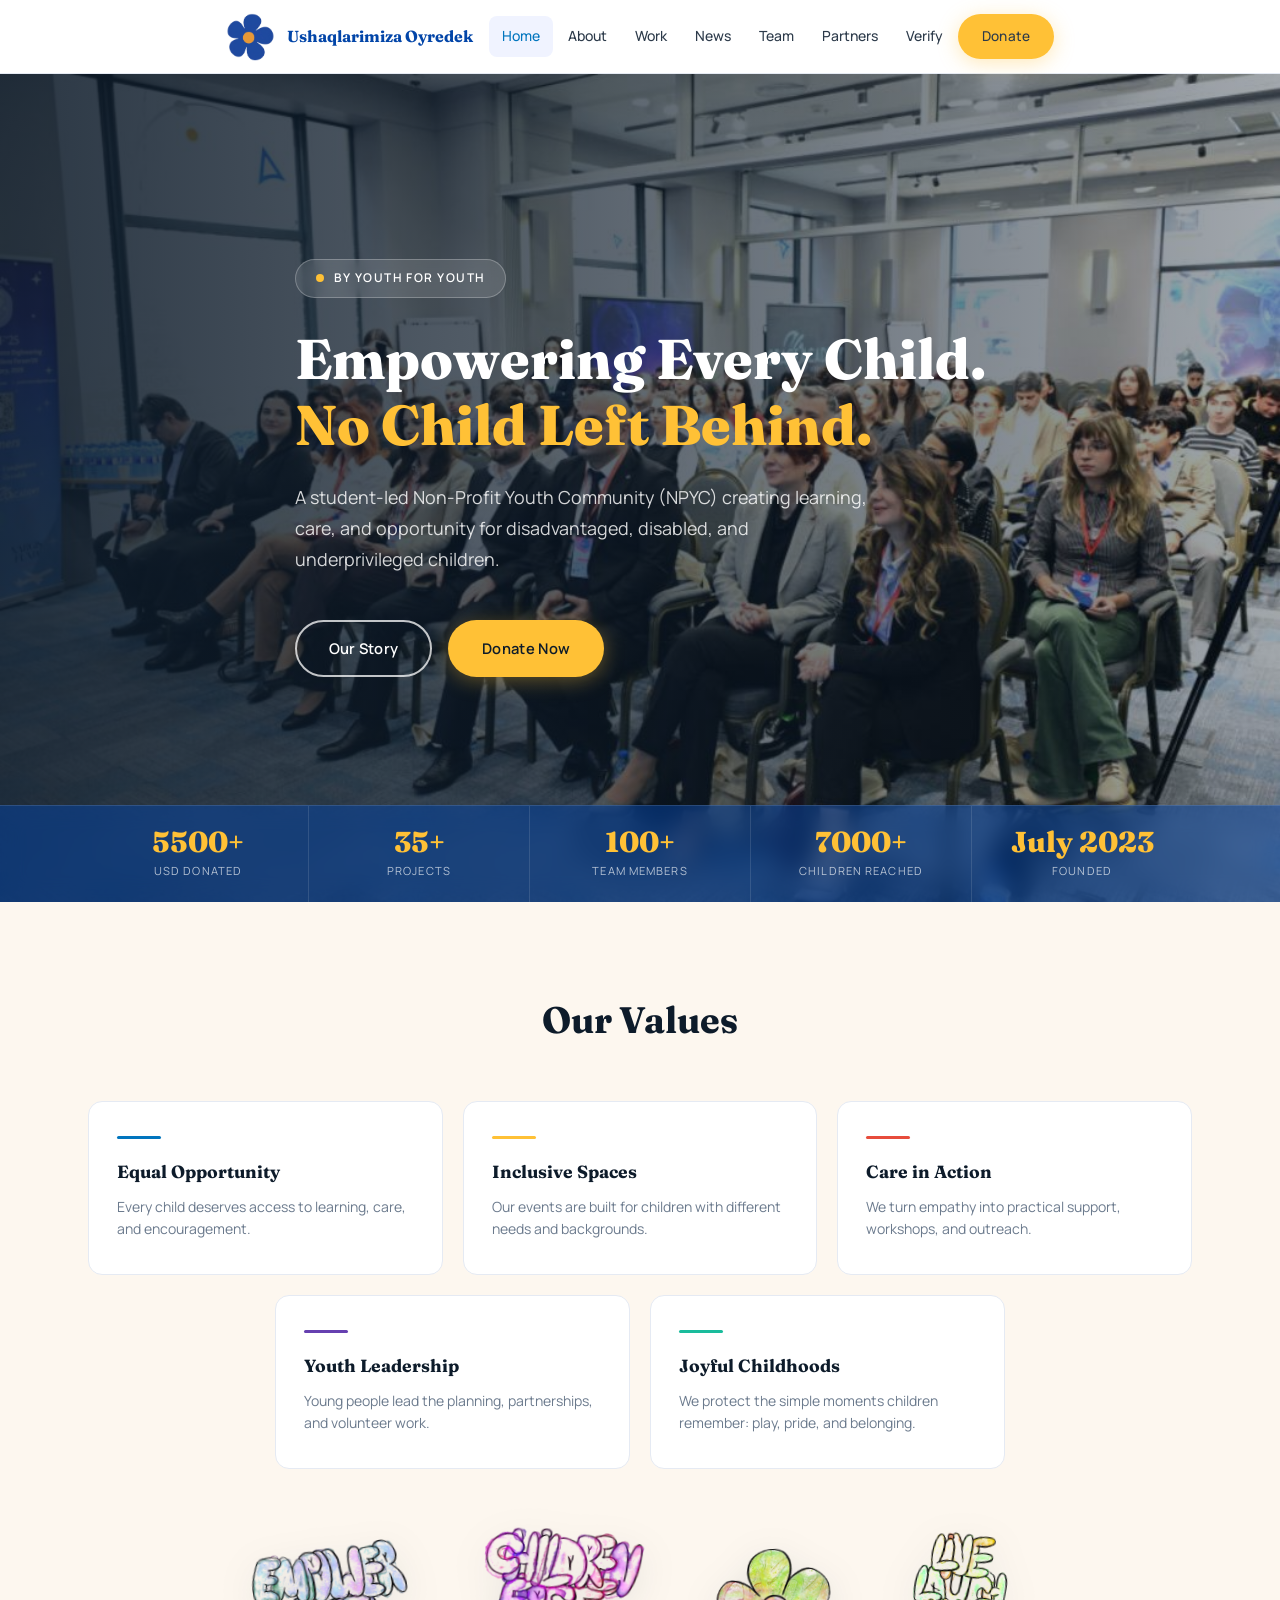
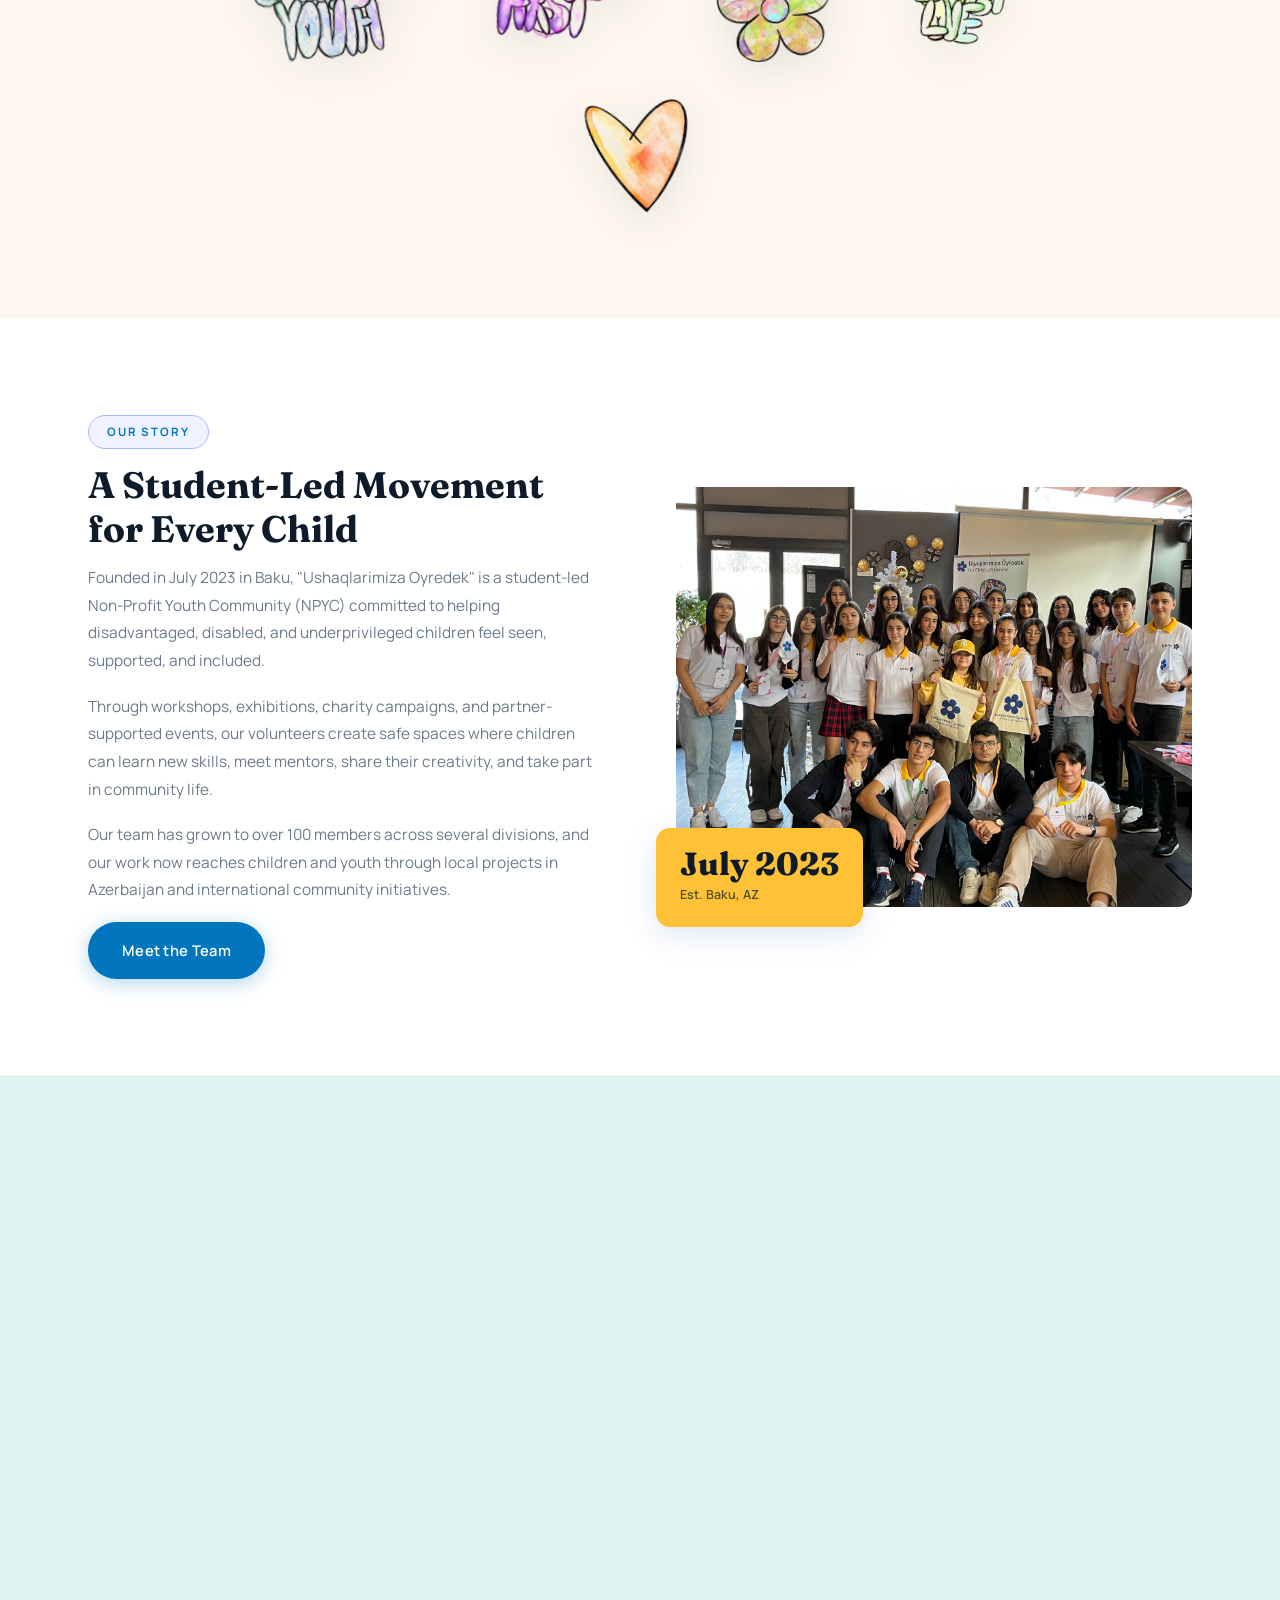
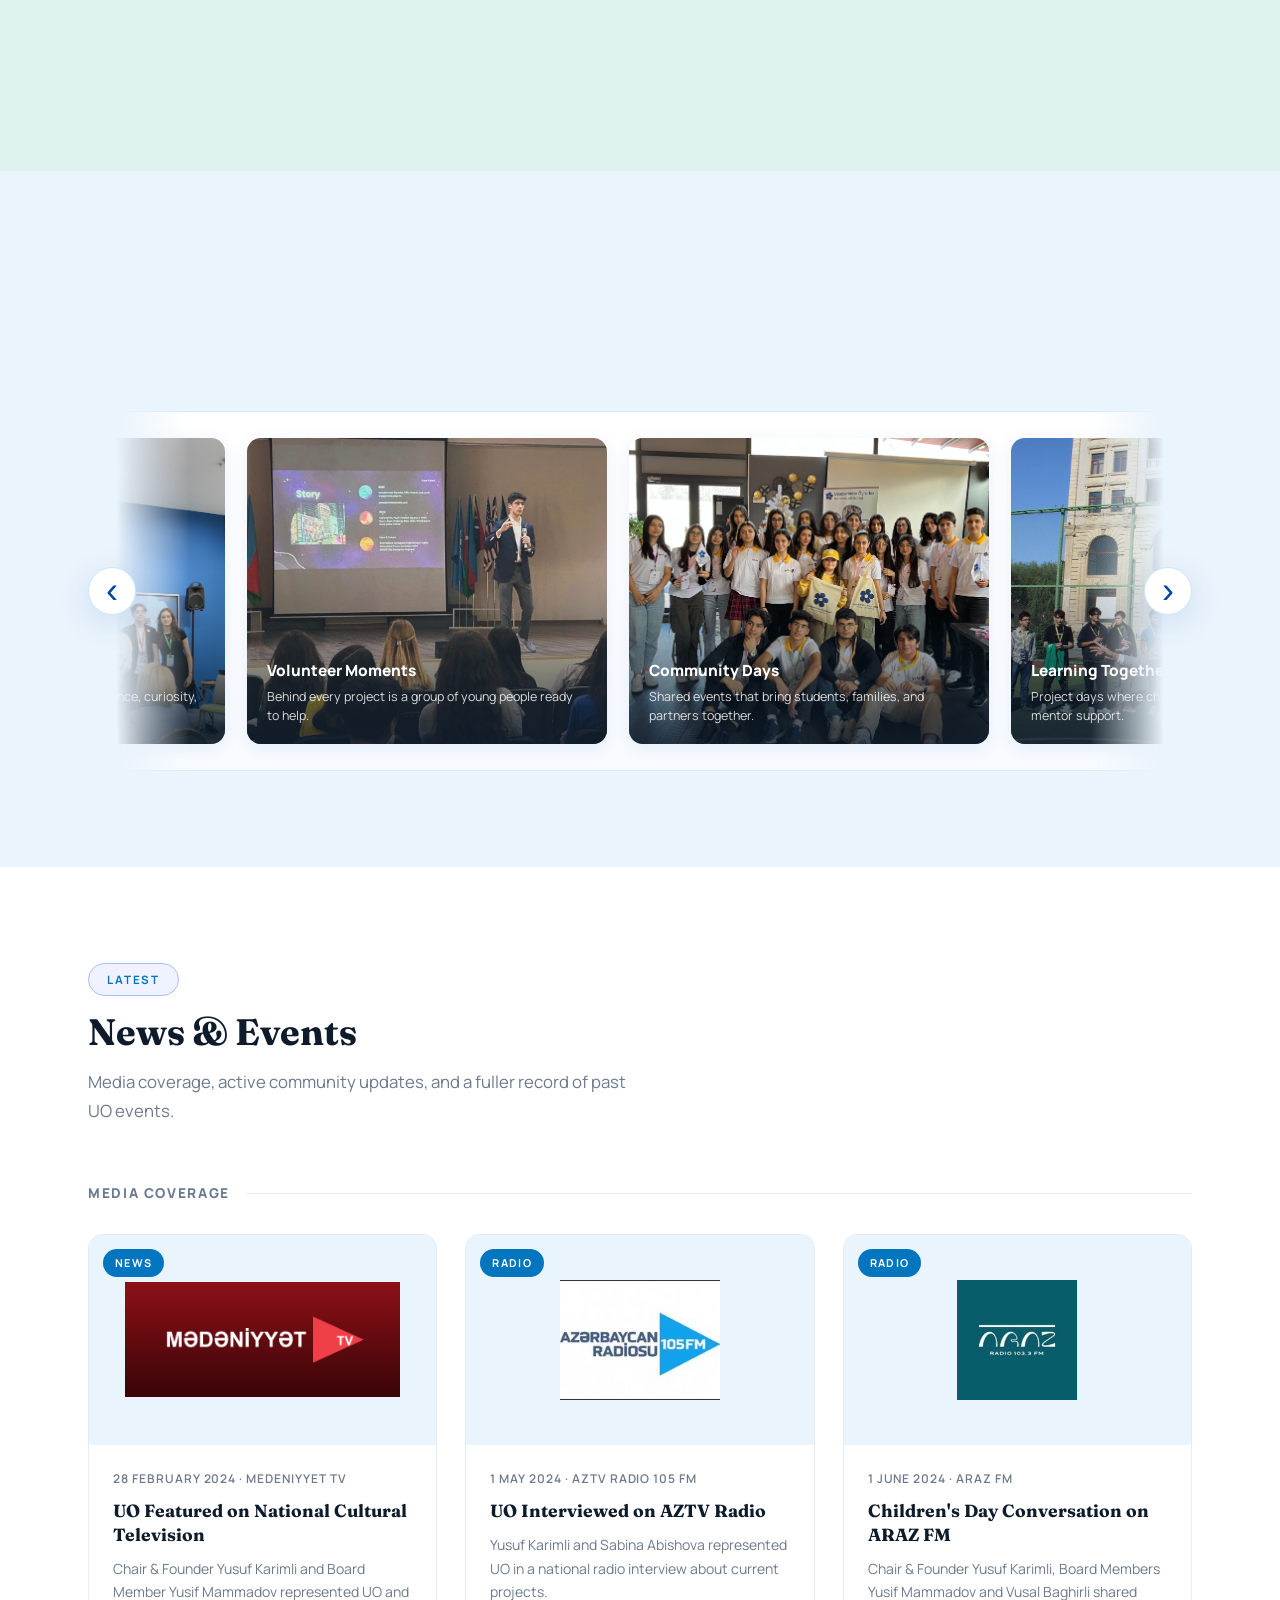
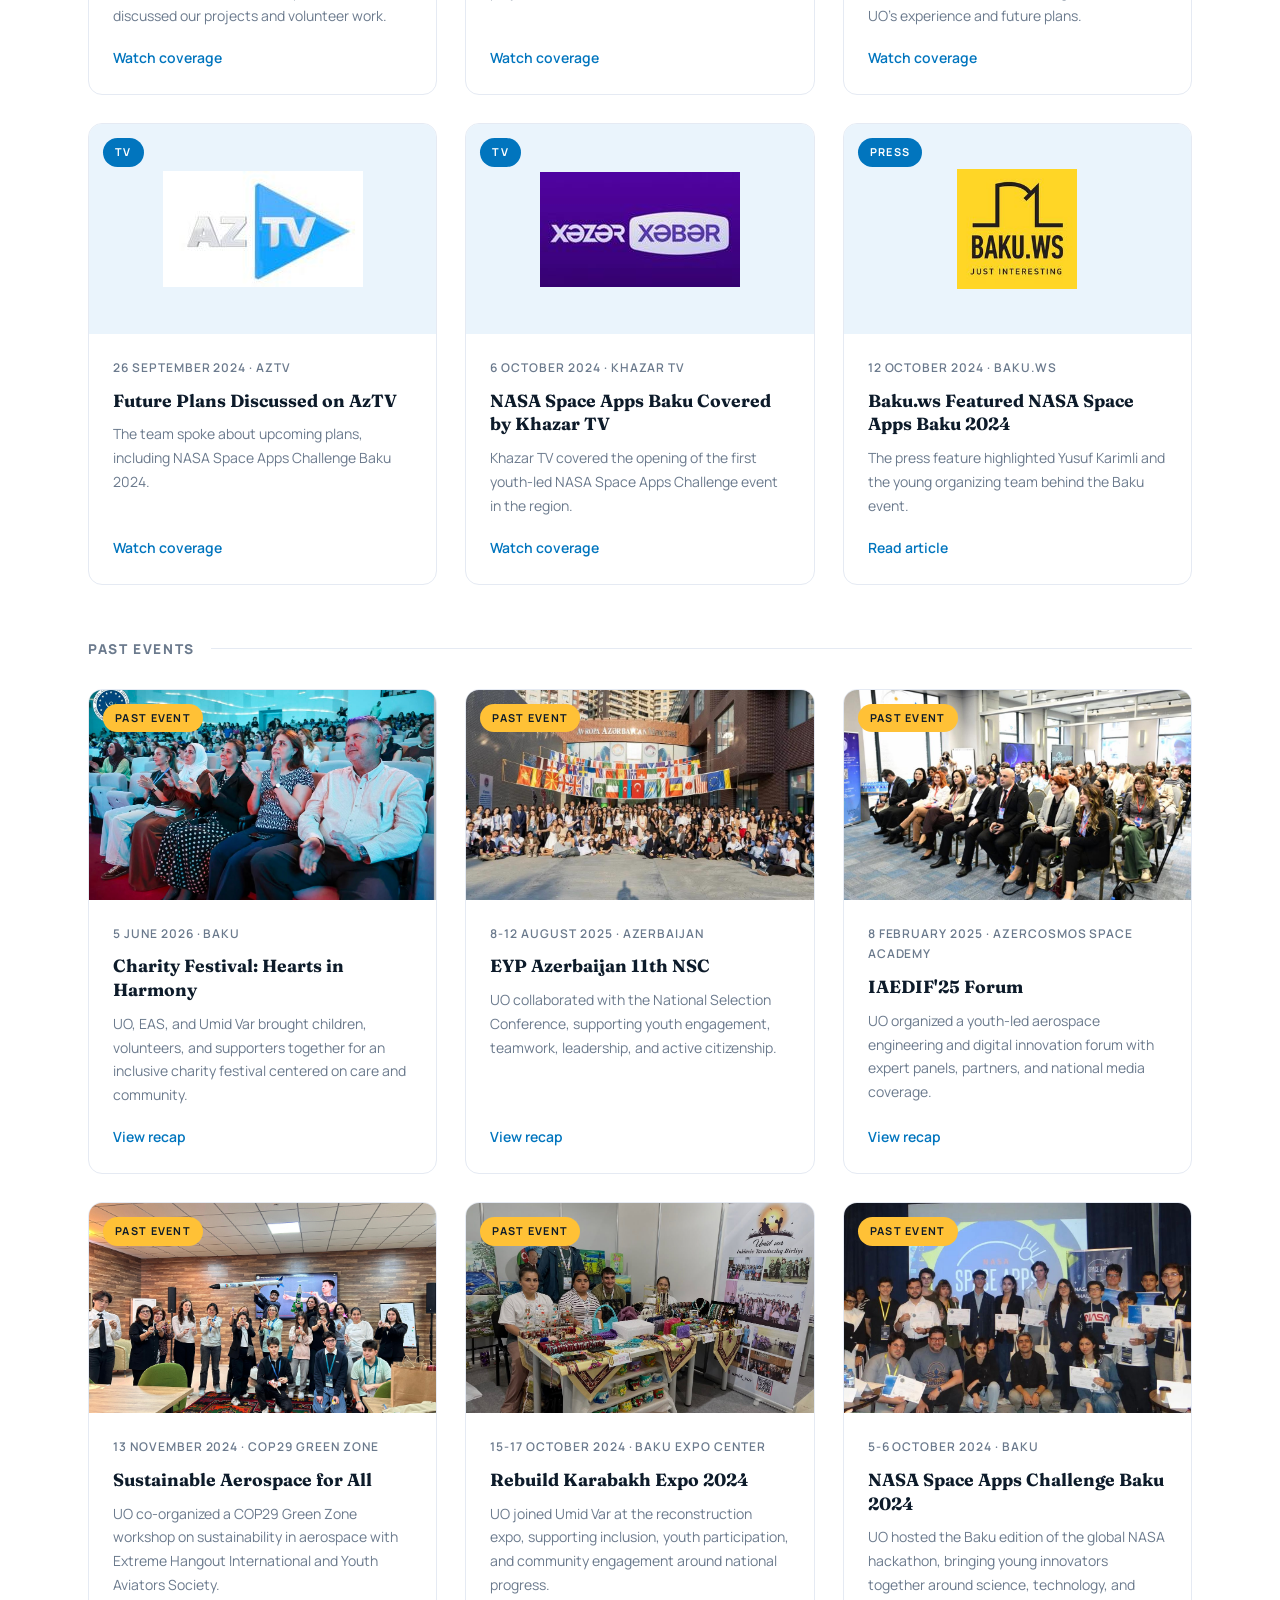
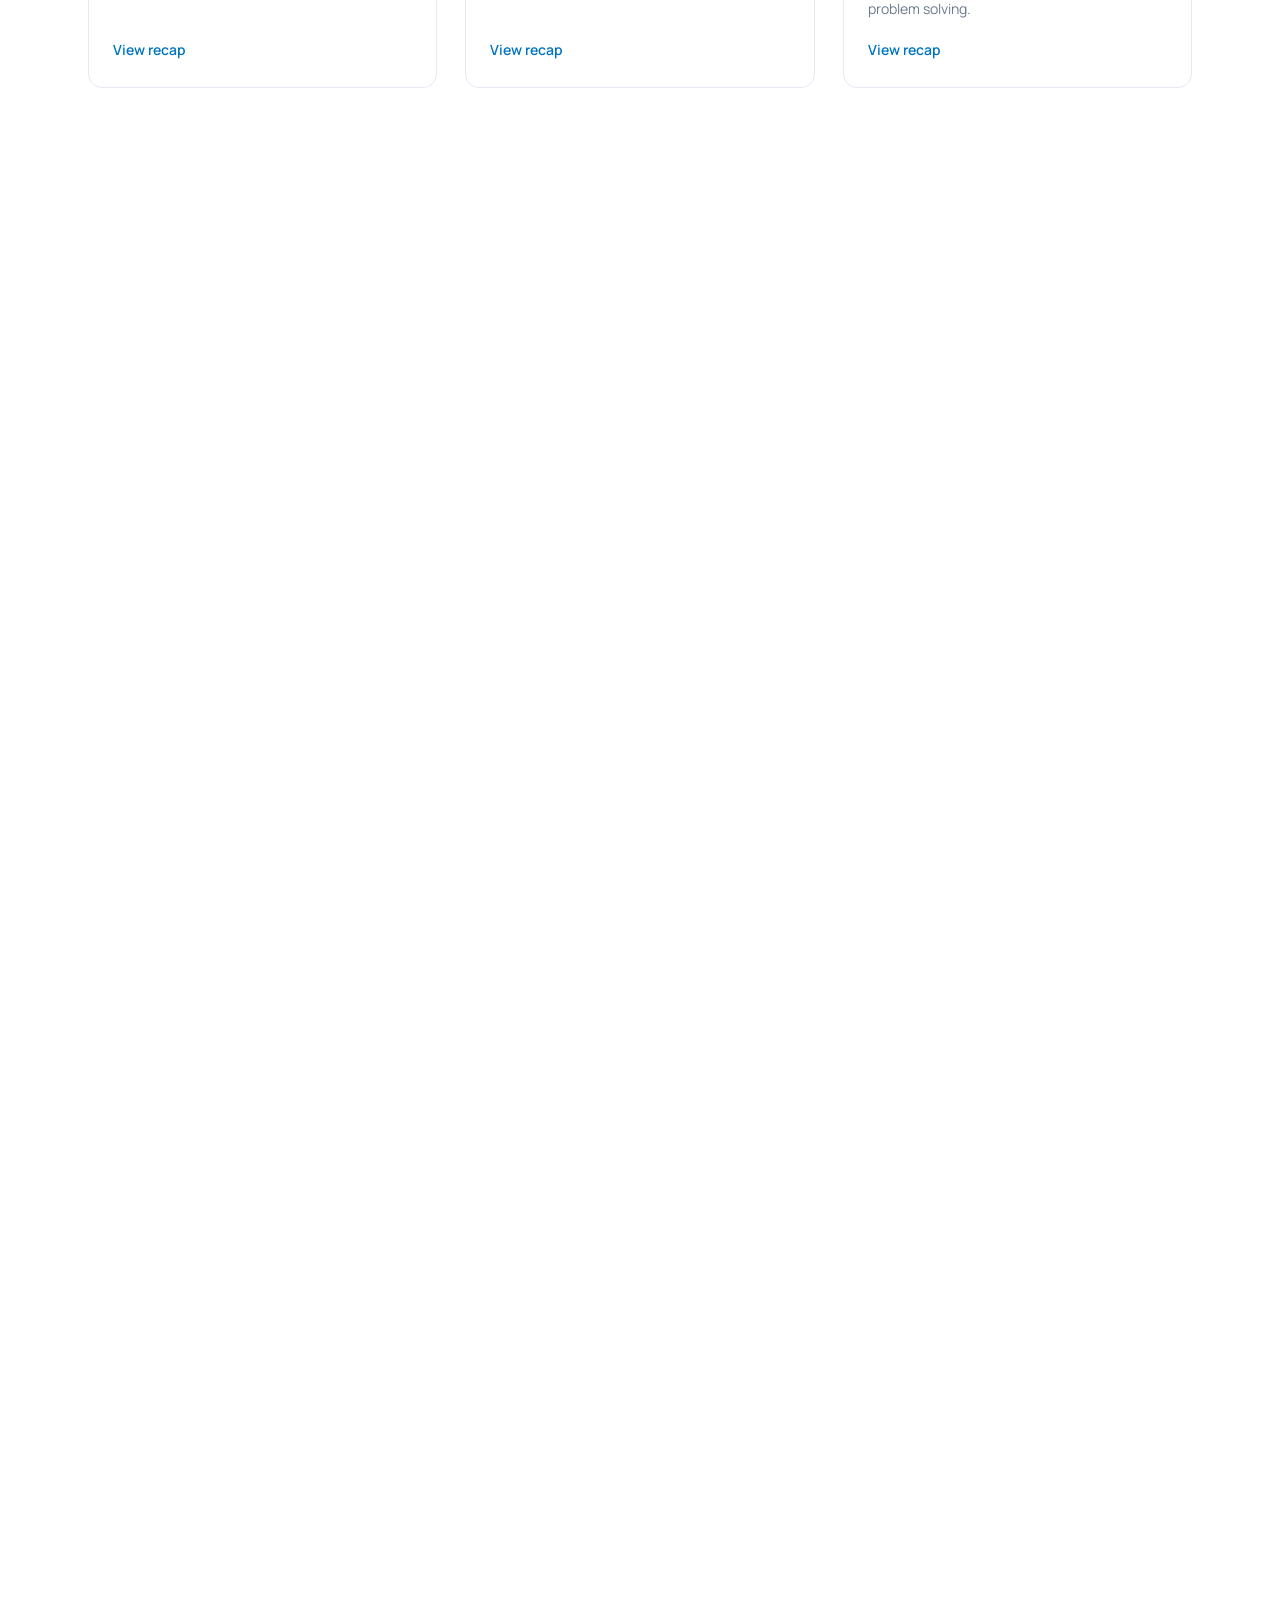
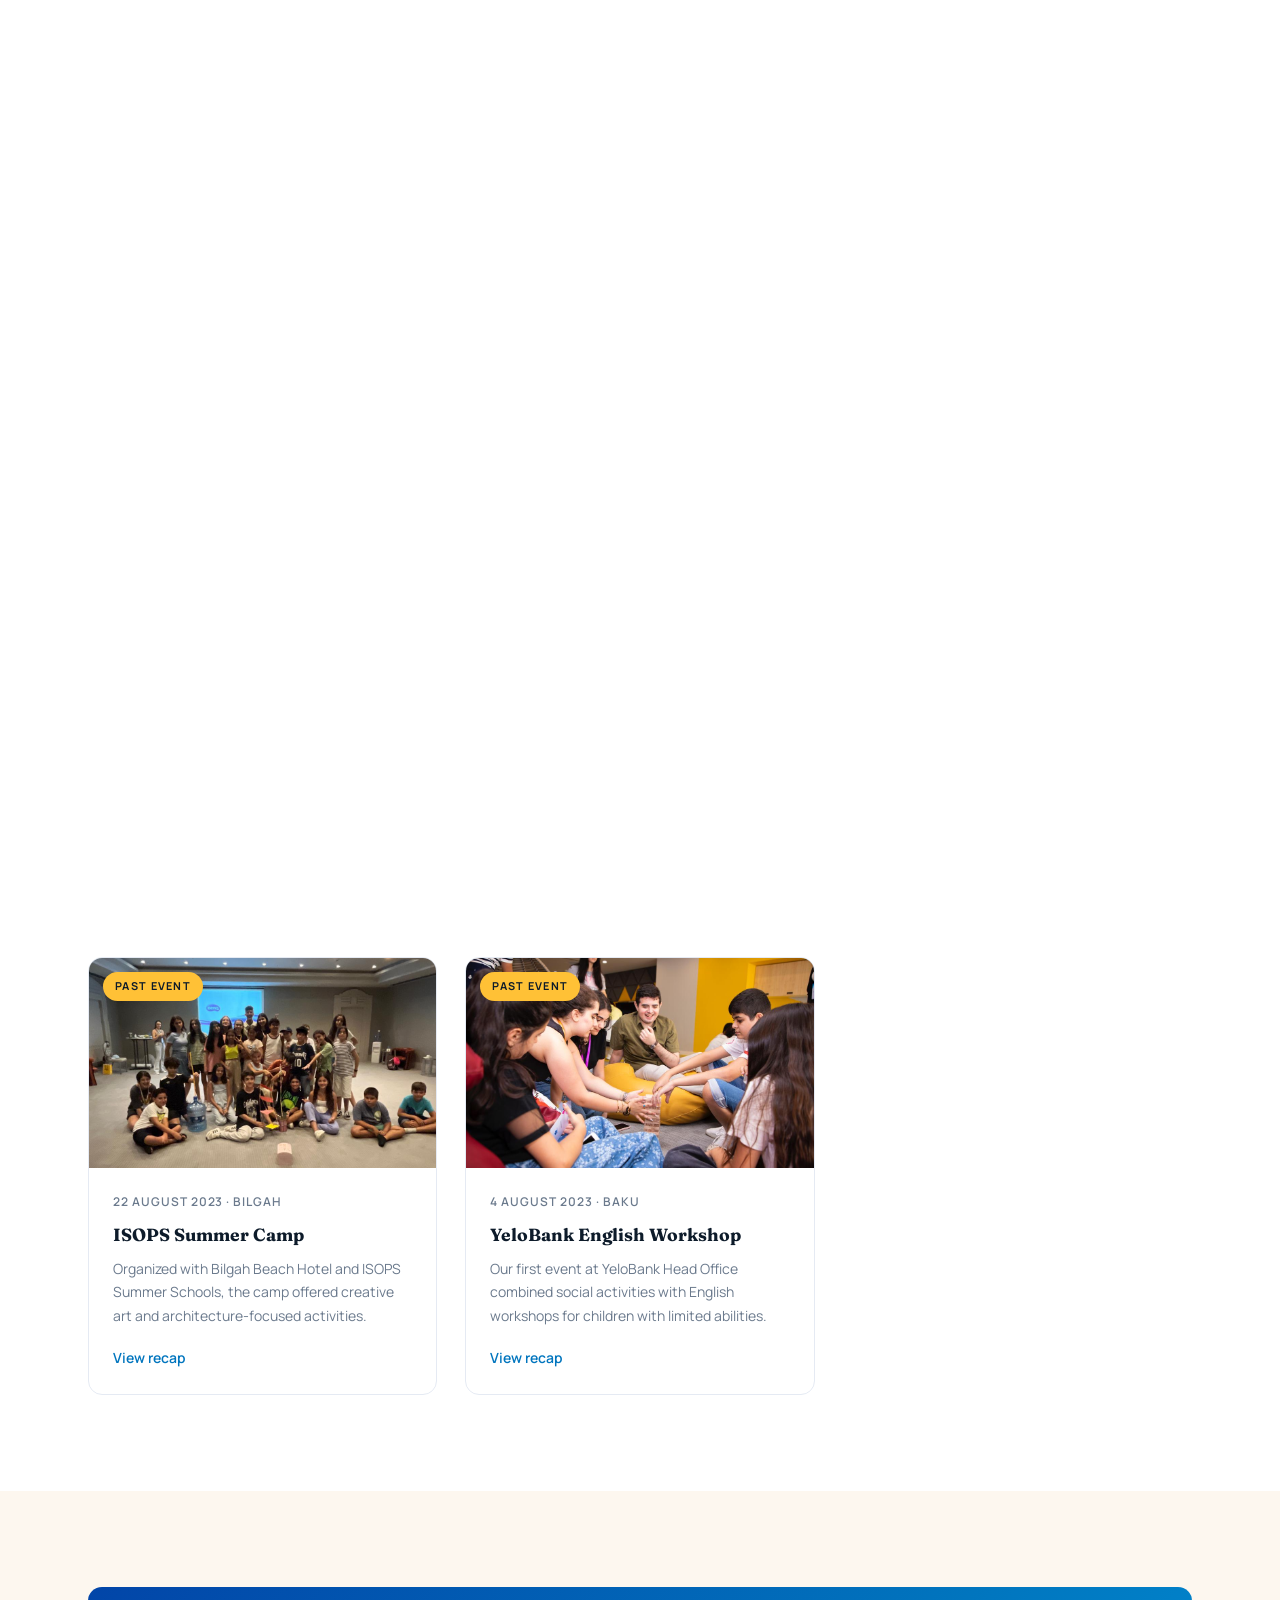
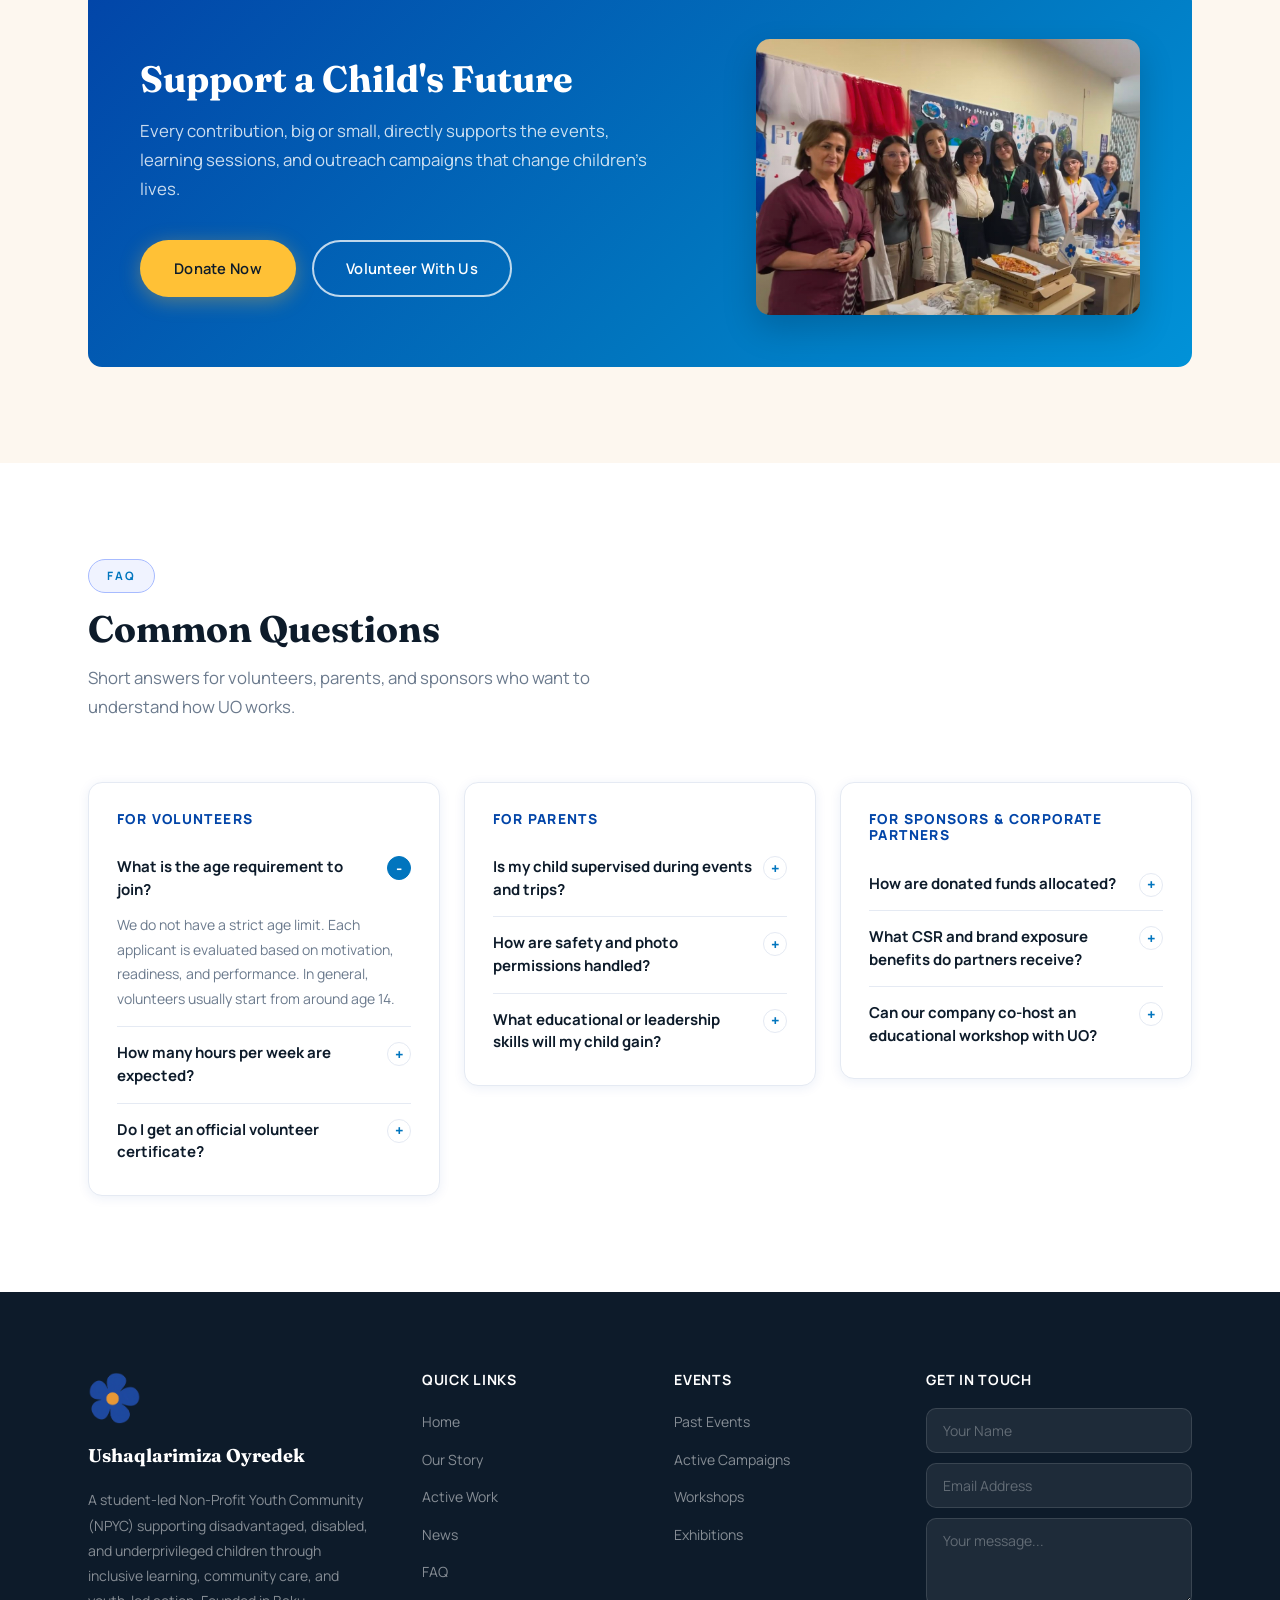
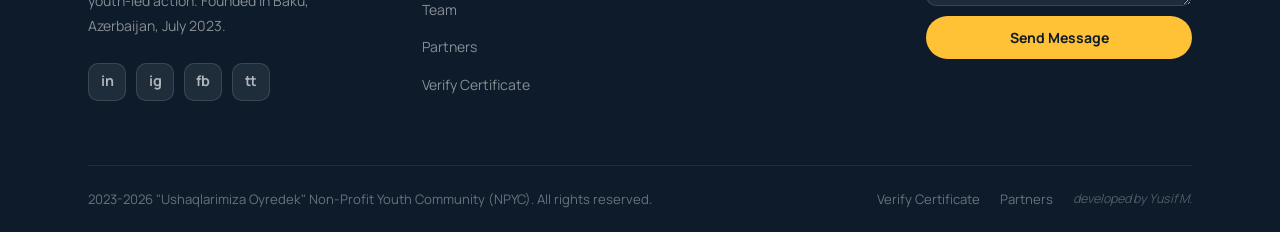
==== commit d66e8763: "upd: new partners" ====
--- a/index.html
+++ b/index.html
@@ -8,7 +8,7 @@
   <link rel="icon" type="image/svg+xml" href="images/landingpage/uologoclear.svg"/>
   <link rel="shortcut icon" href="images/landingpage/uologoclear.svg"/>
   <link rel="apple-touch-icon" href="images/landingpage/uologoclear.svg"/>
-  <link rel="stylesheet" href="css/style.css?v=events-gallery-20260810"/>
+  <link rel="stylesheet" href="css/style.css?v=events-gallery-chaos-20260810"/>
 </head>
 <body>
 
@@ -272,6 +272,34 @@
               <span>Every activity is a small step toward a more caring community.</span>
             </figcaption>
           </figure>
+          <figure class="gallery-slide">
+            <img src="images/gallery/gallery9.jpeg" alt="UO activity highlight" loading="lazy"/>
+            <figcaption>
+              <strong>Project Energy</strong>
+              <span>Small teams working together to make each event feel personal.</span>
+            </figcaption>
+          </figure>
+          <figure class="gallery-slide">
+            <img src="images/gallery/gallery10.jpeg" alt="UO event highlight" loading="lazy"/>
+            <figcaption>
+              <strong>Children First</strong>
+              <span>Programs shaped around care, attention, and meaningful participation.</span>
+            </figcaption>
+          </figure>
+          <figure class="gallery-slide">
+            <img src="images/gallery/gallery11.jpeg" alt="UO volunteer moment" loading="lazy"/>
+            <figcaption>
+              <strong>Volunteer Moments</strong>
+              <span>Behind every project is a group of young people ready to help.</span>
+            </figcaption>
+          </figure>
+          <figure class="gallery-slide">
+            <img src="images/gallery/gallery12.jpeg" alt="UO community moment" loading="lazy"/>
+            <figcaption>
+              <strong>Community Spirit</strong>
+              <span>Shared experiences that bring children, students, and supporters closer.</span>
+            </figcaption>
+          </figure>
         </div>
       </div>
       <button class="gallery-arrow gallery-arrow-right" type="button" aria-label="Swipe gallery right" data-gallery-next>&rsaquo;</button>
@@ -379,6 +407,292 @@
     <div class="news-grid">
       <article class="news-card reveal">
         <div class="news-card-img">
+          <img src="images/events/charityheartsfestival_lastevent.jpeg" alt="Charity Festival Hearts in Harmony" loading="lazy"/>
+          <span class="news-card-tag tag-event">Past Event</span>
+        </div>
+        <div class="news-card-body">
+          <div class="news-date">5 June 2026 &middot; Baku</div>
+          <h3>Charity Festival: Hearts in Harmony</h3>
+          <p>UO, EAS, and Umid Var brought children, volunteers, and supporters together for an inclusive charity festival centered on care and community.</p>
+          <a href="https://www.instagram.com/ushaqlarimizaoyredek/" class="news-link" target="_blank" rel="noopener">View recap</a>
+        </div>
+      </article>
+
+      <article class="news-card reveal reveal-d1">
+        <div class="news-card-img">
+          <img src="images/events/eyp_nsc.jpeg" alt="European Youth Parliament Azerbaijan National Selection Conference" loading="lazy"/>
+          <span class="news-card-tag tag-event">Past Event</span>
+        </div>
+        <div class="news-card-body">
+          <div class="news-date">8-12 August 2025 &middot; Azerbaijan</div>
+          <h3>EYP Azerbaijan 11th NSC</h3>
+          <p>UO collaborated with the National Selection Conference, supporting youth engagement, teamwork, leadership, and active citizenship.</p>
+          <a href="https://www.instagram.com/ushaqlarimizaoyredek/" class="news-link" target="_blank" rel="noopener">View recap</a>
+        </div>
+      </article>
+
+      <article class="news-card reveal reveal-d2">
+        <div class="news-card-img">
+          <img src="images/events/iaedif.jpeg" alt="IAEDIF 2025 forum" loading="lazy"/>
+          <span class="news-card-tag tag-event">Past Event</span>
+        </div>
+        <div class="news-card-body">
+          <div class="news-date">8 February 2025 &middot; Azercosmos Space Academy</div>
+          <h3>IAEDIF'25 Forum</h3>
+          <p>UO organized a youth-led aerospace engineering and digital innovation forum with expert panels, partners, and national media coverage.</p>
+          <a href="https://www.instagram.com/ushaqlarimizaoyredek/" class="news-link" target="_blank" rel="noopener">View recap</a>
+        </div>
+      </article>
+
+      <article class="news-card reveal">
+        <div class="news-card-img">
+          <img src="images/events/cop29workship.jpeg" alt="COP29 sustainable aerospace workshop" loading="lazy"/>
+          <span class="news-card-tag tag-event">Past Event</span>
+        </div>
+        <div class="news-card-body">
+          <div class="news-date">13 November 2024 &middot; COP29 Green Zone</div>
+          <h3>Sustainable Aerospace for All</h3>
+          <p>UO co-organized a COP29 Green Zone workshop on sustainability in aerospace with Extreme Hangout International and Youth Aviators Society.</p>
+          <a href="https://www.instagram.com/ushaqlarimizaoyredek/" class="news-link" target="_blank" rel="noopener">View recap</a>
+        </div>
+      </article>
+
+      <article class="news-card reveal reveal-d1">
+        <div class="news-card-img">
+          <img src="images/events/rebuildkarabakh.jpeg" alt="Rebuild Karabakh Expo 2024" loading="lazy"/>
+          <span class="news-card-tag tag-event">Past Event</span>
+        </div>
+        <div class="news-card-body">
+          <div class="news-date">15-17 October 2024 &middot; Baku Expo Center</div>
+          <h3>Rebuild Karabakh Expo 2024</h3>
+          <p>UO joined Umid Var at the reconstruction expo, supporting inclusion, youth participation, and community engagement around national progress.</p>
+          <a href="https://www.instagram.com/ushaqlarimizaoyredek/" class="news-link" target="_blank" rel="noopener">View recap</a>
+        </div>
+      </article>
+
+      <article class="news-card reveal reveal-d2">
+        <div class="news-card-img">
+          <img src="images/events/nasaspaceapps.jpeg" alt="NASA Space Apps Challenge Baku 2024" loading="lazy"/>
+          <span class="news-card-tag tag-event">Past Event</span>
+        </div>
+        <div class="news-card-body">
+          <div class="news-date">5-6 October 2024 &middot; Baku</div>
+          <h3>NASA Space Apps Challenge Baku 2024</h3>
+          <p>UO hosted the Baku edition of the global NASA hackathon, bringing young innovators together around science, technology, and problem solving.</p>
+          <a href="https://www.instagram.com/ushaqlarimizaoyredek/" class="news-link" target="_blank" rel="noopener">View recap</a>
+        </div>
+      </article>
+
+      <article class="news-card reveal">
+        <div class="news-card-img">
+          <img src="images/events/bookfair.jpeg" alt="Baku International Book Fair event" loading="lazy"/>
+          <span class="news-card-tag tag-event">Past Event</span>
+        </div>
+        <div class="news-card-body">
+          <div class="news-date">2-8 October 2024 &middot; Baku Expo Center</div>
+          <h3>Baku International Book Fair</h3>
+          <p>With Umid Var, UO volunteers supported inclusive activities and public engagement for children with disabilities during the international book fair.</p>
+          <a href="https://www.instagram.com/ushaqlarimizaoyredek/" class="news-link" target="_blank" rel="noopener">View recap</a>
+        </div>
+      </article>
+
+      <article class="news-card reveal reveal-d1">
+        <div class="news-card-img">
+          <img src="images/landingpage/workshop.JPG" alt="Azercosmos workshop with TISA students" loading="lazy"/>
+          <span class="news-card-tag tag-event">Past Event</span>
+        </div>
+        <div class="news-card-body">
+          <div class="news-date">13 June 2024 &middot; Azercosmos</div>
+          <h3>Azercosmos Workshop with TISA</h3>
+          <p>Children from The International School of Azerbaijan explored satellite technology, space careers, and Azerbaijan's aerospace development with UO.</p>
+          <a href="https://www.instagram.com/ushaqlarimizaoyredek/" class="news-link" target="_blank" rel="noopener">View recap</a>
+        </div>
+      </article>
+
+      <article class="news-card reveal reveal-d2">
+        <div class="news-card-img">
+          <img src="images/events/meetingwlandauandfundraiser.jpeg" alt="Fundraising campaigns at Landau School" loading="lazy"/>
+          <span class="news-card-tag tag-event">Past Event</span>
+        </div>
+        <div class="news-card-body">
+          <div class="news-date">12 June 2024 &middot; Landau School</div>
+          <h3>Fundraising Campaigns at Landau School</h3>
+          <p>UO met the Landau School community and organized fundraising support for future charitable programs serving underprivileged children.</p>
+          <a href="https://www.instagram.com/ushaqlarimizaoyredek/" class="news-link" target="_blank" rel="noopener">View recap</a>
+        </div>
+      </article>
+
+      <article class="news-card reveal">
+        <div class="news-card-img">
+          <img src="images/events/event9.png" alt="Hack4Good Hackathon" loading="lazy"/>
+          <span class="news-card-tag tag-event">Past Event</span>
+        </div>
+        <div class="news-card-body">
+          <div class="news-date">3 February 2024 &middot; Landau School</div>
+          <h3>Hack4Good Hackathon</h3>
+          <p>UO volunteers supported a charity hackathon where students presented IT and AI-based projects across several nominations.</p>
+          <a href="https://www.instagram.com/ushaqlarimizaoyredek/" class="news-link" target="_blank" rel="noopener">View recap</a>
+        </div>
+      </article>
+
+      <article class="news-card reveal reveal-d1">
+        <div class="news-card-img">
+          <img src="images/events/event8.png" alt="Baku Decides" loading="lazy"/>
+          <span class="news-card-tag tag-event">Past Event</span>
+        </div>
+        <div class="news-card-body">
+          <div class="news-date">29 January-1 February 2024 &middot; Baku</div>
+          <h3>Baku Decides</h3>
+          <p>UO represented youth voices at the 1st Youth Climate Negotiations and gained support from delegations and public-sector leaders.</p>
+          <a href="https://www.instagram.com/ushaqlarimizaoyredek/" class="news-link" target="_blank" rel="noopener">View recap</a>
+        </div>
+      </article>
+
+      <article class="news-card reveal reveal-d2">
+        <div class="news-card-img">
+          <img src="images/landingpage/childrenactivity.JPG" alt="World Scholar's Cup" loading="lazy"/>
+          <span class="news-card-tag tag-event">Past Event</span>
+        </div>
+        <div class="news-card-body">
+          <div class="news-date">25-27 January 2024 &middot; European Azerbaijan School</div>
+          <h3>World Scholar's Cup</h3>
+          <p>UO represented the community, ran a media campaign, shared merchandise, and built support for future events.</p>
+          <a href="https://www.instagram.com/ushaqlarimizaoyredek/" class="news-link" target="_blank" rel="noopener">View recap</a>
+        </div>
+      </article>
+
+      <article class="news-card reveal">
+        <div class="news-card-img">
+          <img src="images/landingpage/teamvolunteers.jpeg" alt="UO Teambuilding" loading="lazy"/>
+          <span class="news-card-tag tag-event">Past Event</span>
+        </div>
+        <div class="news-card-body">
+          <div class="news-date">29 December 2023 &middot; Fusion Hub Restaurant</div>
+          <h3>UO Teambuilding</h3>
+          <p>A team-building gathering dedicated to New Year celebration, team qualification, and volunteer connection.</p>
+          <a href="https://www.instagram.com/ushaqlarimizaoyredek/" class="news-link" target="_blank" rel="noopener">View recap</a>
+        </div>
+      </article>
+
+      <article class="news-card reveal reveal-d1">
+        <div class="news-card-img">
+          <img src="images/landingpage/fundraiser.png" alt="Landau Fundraiser" loading="lazy"/>
+          <span class="news-card-tag tag-event">Past Event</span>
+        </div>
+        <div class="news-card-body">
+          <div class="news-date">December 2023 &middot; Landau Real Estate</div>
+          <h3>Landau Fundraiser</h3>
+          <p>A charity fundraiser bringing supporters together to provide practical help for underprivileged children across Azerbaijan.</p>
+          <a href="https://www.instagram.com/ushaqlarimizaoyredek/" class="news-link" target="_blank" rel="noopener">View recap</a>
+        </div>
+      </article>
+
+      <article class="news-card reveal reveal-d2">
+        <div class="news-card-img">
+          <img src="images/landingpage/communityevent.jpeg" alt="Baku International Book Fair Expo" loading="lazy"/>
+          <span class="news-card-tag tag-event">Past Event</span>
+        </div>
+        <div class="news-card-body">
+          <div class="news-date">11-15 November 2023 &middot; Baku</div>
+          <h3>Baku International Book Fair Expo</h3>
+          <p>With support from Umid Var and the Ministry of Culture, UO emphasized inclusion for children with limited abilities.</p>
+          <a href="https://www.instagram.com/ushaqlarimizaoyredek/" class="news-link" target="_blank" rel="noopener">View recap</a>
+        </div>
+      </article>
+
+      <article class="news-card reveal">
+        <div class="news-card-img">
+          <img src="images/events/event7.jpeg" alt="Azercell Masalli Event" loading="lazy"/>
+          <span class="news-card-tag tag-event">Past Event</span>
+        </div>
+        <div class="news-card-body">
+          <div class="news-date">3 November 2023 &middot; Masalli</div>
+          <h3>Azercell Masalli Event</h3>
+          <p>In collaboration with Azercell, this regional event honored martyrs and their families while exploring Karabakh's history.</p>
+          <a href="https://www.instagram.com/ushaqlarimizaoyredek/" class="news-link" target="_blank" rel="noopener">View recap</a>
+        </div>
+      </article>
+
+      <article class="news-card reveal reveal-d1">
+        <div class="news-card-img">
+          <img src="images/events/event6.jpeg" alt="Medinex Exhibition" loading="lazy"/>
+          <span class="news-card-tag tag-event">Past Event</span>
+        </div>
+        <div class="news-card-body">
+          <div class="news-date">2-4 November 2023 &middot; Baku Expo Center</div>
+          <h3>Medinex Exhibition</h3>
+          <p>Children from several regions displayed creative work and exhibits during the Medinex exhibition at Baku Expo Center.</p>
+          <a href="https://www.instagram.com/ushaqlarimizaoyredek/" class="news-link" target="_blank" rel="noopener">View recap</a>
+        </div>
+      </article>
+
+      <article class="news-card reveal reveal-d2">
+        <div class="news-card-img">
+          <img src="images/events/event3.jpeg" alt="Rebuild Karabakh Expo" loading="lazy"/>
+          <span class="news-card-tag tag-event">Past Event</span>
+        </div>
+        <div class="news-card-body">
+          <div class="news-date">19-21 October 2023 &middot; Baku Expo Center</div>
+          <h3>Rebuild Karabakh Expo</h3>
+          <p>Supported by Umid Var and the Caspian Event Organizers Group, the expo encouraged support for children from multiple regions.</p>
+          <a href="https://www.instagram.com/ushaqlarimizaoyredek/" class="news-link" target="_blank" rel="noopener">View recap</a>
+        </div>
+      </article>
+
+      <article class="news-card reveal">
+        <div class="news-card-img">
+          <img src="images/events/event5.jpeg" alt="The Autizmabid" loading="lazy"/>
+          <span class="news-card-tag tag-event">Past Event</span>
+        </div>
+        <div class="news-card-body">
+          <div class="news-date">October 2023 &middot; Azerbaijan</div>
+          <h3>The Autizmabid</h3>
+          <p>A creative event designed to support children with limited abilities and give them space to show their talent and imagination.</p>
+          <a href="https://www.instagram.com/ushaqlarimizaoyredek/" class="news-link" target="_blank" rel="noopener">View recap</a>
+        </div>
+      </article>
+
+      <article class="news-card reveal reveal-d1">
+        <div class="news-card-img">
+          <img src="images/events/event4.jpeg" alt="ETSN Event" loading="lazy"/>
+          <span class="news-card-tag tag-event">Past Event</span>
+        </div>
+        <div class="news-card-body">
+          <div class="news-date">7 October 2023 &middot; Shirvan National Park</div>
+          <h3>ETSN Event</h3>
+          <p>With support from the Ministry of Ecology and Natural Resources, UO held ecology-focused masterclasses for underprivileged children.</p>
+          <a href="https://www.instagram.com/ushaqlarimizaoyredek/" class="news-link" target="_blank" rel="noopener">View recap</a>
+        </div>
+      </article>
+
+      <article class="news-card reveal reveal-d2">
+        <div class="news-card-img">
+          <img src="images/events/ecotech.jpeg" alt="EcoTech Exhibition" loading="lazy"/>
+          <span class="news-card-tag tag-event">Past Event</span>
+        </div>
+        <div class="news-card-body">
+          <div class="news-date">9 September 2023 &middot; Landmark Rotunda Hall</div>
+          <h3>EcoTech Exhibition</h3>
+          <p>A thematic exhibition centered on ecology and technology, featuring projects by participants across different age groups.</p>
+          <a href="https://www.instagram.com/ushaqlarimizaoyredek/" class="news-link" target="_blank" rel="noopener">View recap</a>
+        </div>
+      </article>
+
+      <article class="news-card reveal">
+        <div class="news-card-img">
+          <img src="images/events/event2.jpeg" alt="ISOPS Summer Camp" loading="lazy"/>
+          <span class="news-card-tag tag-event">Past Event</span>
+        </div>
+        <div class="news-card-body">
+          <div class="news-date">22 August 2023 &middot; Bilgah</div>
+          <h3>ISOPS Summer Camp</h3>
+          <p>Organized with Bilgah Beach Hotel and ISOPS Summer Schools, the camp offered creative art and architecture-focused activities.</p>
+          <a href="https://www.instagram.com/ushaqlarimizaoyredek/" class="news-link" target="_blank" rel="noopener">View recap</a>
+        </div>
+      </article>
+
+      <article class="news-card reveal reveal-d1">
+        <div class="news-card-img">
           <img src="images/events/event1.jpeg" alt="YeloBank English Workshop" loading="lazy"/>
           <span class="news-card-tag tag-event">Past Event</span>
         </div>
@@ -386,292 +700,6 @@
           <div class="news-date">4 August 2023 &middot; Baku</div>
           <h3>YeloBank English Workshop</h3>
           <p>Our first event at YeloBank Head Office combined social activities with English workshops for children with limited abilities.</p>
-          <a href="https://www.instagram.com/ushaqlarimizaoyredek/" class="news-link" target="_blank" rel="noopener">View recap</a>
-        </div>
-      </article>
-
-      <article class="news-card reveal reveal-d1">
-        <div class="news-card-img">
-          <img src="images/events/event2.jpeg" alt="ISOPS Summer Camp" loading="lazy"/>
-          <span class="news-card-tag tag-event">Past Event</span>
-        </div>
-        <div class="news-card-body">
-          <div class="news-date">22 August 2023 &middot; Bilgah</div>
-          <h3>ISOPS Summer Camp</h3>
-          <p>Organized with Bilgah Beach Hotel and ISOPS Summer Schools, the camp offered creative art and architecture-focused activities.</p>
-          <a href="https://www.instagram.com/ushaqlarimizaoyredek/" class="news-link" target="_blank" rel="noopener">View recap</a>
-        </div>
-      </article>
-
-      <article class="news-card reveal reveal-d2">
-        <div class="news-card-img">
-          <img src="images/events/ecotech.jpeg" alt="EcoTech Exhibition" loading="lazy"/>
-          <span class="news-card-tag tag-event">Past Event</span>
-        </div>
-        <div class="news-card-body">
-          <div class="news-date">9 September 2023 &middot; Landmark Rotunda Hall</div>
-          <h3>EcoTech Exhibition</h3>
-          <p>A thematic exhibition centered on ecology and technology, featuring projects by participants across different age groups.</p>
-          <a href="https://www.instagram.com/ushaqlarimizaoyredek/" class="news-link" target="_blank" rel="noopener">View recap</a>
-        </div>
-      </article>
-
-      <article class="news-card reveal">
-        <div class="news-card-img">
-          <img src="images/events/event4.jpeg" alt="ETSN Event" loading="lazy"/>
-          <span class="news-card-tag tag-event">Past Event</span>
-        </div>
-        <div class="news-card-body">
-          <div class="news-date">7 October 2023 &middot; Shirvan National Park</div>
-          <h3>ETSN Event</h3>
-          <p>With support from the Ministry of Ecology and Natural Resources, UO held ecology-focused masterclasses for underprivileged children.</p>
-          <a href="https://www.instagram.com/ushaqlarimizaoyredek/" class="news-link" target="_blank" rel="noopener">View recap</a>
-        </div>
-      </article>
-
-      <article class="news-card reveal reveal-d1">
-        <div class="news-card-img">
-          <img src="images/events/event5.jpeg" alt="The Autizmabid" loading="lazy"/>
-          <span class="news-card-tag tag-event">Past Event</span>
-        </div>
-        <div class="news-card-body">
-          <div class="news-date">October 2023 &middot; Azerbaijan</div>
-          <h3>The Autizmabid</h3>
-          <p>A creative event designed to support children with limited abilities and give them space to show their talent and imagination.</p>
-          <a href="https://www.instagram.com/ushaqlarimizaoyredek/" class="news-link" target="_blank" rel="noopener">View recap</a>
-        </div>
-      </article>
-
-      <article class="news-card reveal reveal-d2">
-        <div class="news-card-img">
-          <img src="images/events/event3.jpeg" alt="Rebuild Karabakh Expo" loading="lazy"/>
-          <span class="news-card-tag tag-event">Past Event</span>
-        </div>
-        <div class="news-card-body">
-          <div class="news-date">19-21 October 2023 &middot; Baku Expo Center</div>
-          <h3>Rebuild Karabakh Expo</h3>
-          <p>Supported by Umid Var and the Caspian Event Organizers Group, the expo encouraged support for children from multiple regions.</p>
-          <a href="https://www.instagram.com/ushaqlarimizaoyredek/" class="news-link" target="_blank" rel="noopener">View recap</a>
-        </div>
-      </article>
-
-      <article class="news-card reveal">
-        <div class="news-card-img">
-          <img src="images/events/event7.jpeg" alt="Azercell Masalli Event" loading="lazy"/>
-          <span class="news-card-tag tag-event">Past Event</span>
-        </div>
-        <div class="news-card-body">
-          <div class="news-date">3 November 2023 &middot; Masalli</div>
-          <h3>Azercell Masalli Event</h3>
-          <p>In collaboration with Azercell, this regional event honored martyrs and their families while exploring Karabakh's history.</p>
-          <a href="https://www.instagram.com/ushaqlarimizaoyredek/" class="news-link" target="_blank" rel="noopener">View recap</a>
-        </div>
-      </article>
-
-      <article class="news-card reveal reveal-d1">
-        <div class="news-card-img">
-          <img src="images/events/event6.jpeg" alt="Medinex Exhibition" loading="lazy"/>
-          <span class="news-card-tag tag-event">Past Event</span>
-        </div>
-        <div class="news-card-body">
-          <div class="news-date">2-4 November 2023 &middot; Baku Expo Center</div>
-          <h3>Medinex Exhibition</h3>
-          <p>Children from several regions displayed creative work and exhibits during the Medinex exhibition at Baku Expo Center.</p>
-          <a href="https://www.instagram.com/ushaqlarimizaoyredek/" class="news-link" target="_blank" rel="noopener">View recap</a>
-        </div>
-      </article>
-
-      <article class="news-card reveal reveal-d2">
-        <div class="news-card-img">
-          <img src="images/landingpage/communityevent.jpeg" alt="Baku International Book Fair Expo" loading="lazy"/>
-          <span class="news-card-tag tag-event">Past Event</span>
-        </div>
-        <div class="news-card-body">
-          <div class="news-date">11-15 November 2023 &middot; Baku</div>
-          <h3>Baku International Book Fair Expo</h3>
-          <p>With support from Umid Var and the Ministry of Culture, UO emphasized inclusion for children with limited abilities.</p>
-          <a href="https://www.instagram.com/ushaqlarimizaoyredek/" class="news-link" target="_blank" rel="noopener">View recap</a>
-        </div>
-      </article>
-
-      <article class="news-card reveal">
-        <div class="news-card-img">
-          <img src="images/landingpage/fundraiser.png" alt="Landau Fundraiser" loading="lazy"/>
-          <span class="news-card-tag tag-event">Past Event</span>
-        </div>
-        <div class="news-card-body">
-          <div class="news-date">December 2023 &middot; Landau Real Estate</div>
-          <h3>Landau Fundraiser</h3>
-          <p>A charity fundraiser bringing supporters together to provide practical help for underprivileged children across Azerbaijan.</p>
-          <a href="https://www.instagram.com/ushaqlarimizaoyredek/" class="news-link" target="_blank" rel="noopener">View recap</a>
-        </div>
-      </article>
-
-      <article class="news-card reveal reveal-d1">
-        <div class="news-card-img">
-          <img src="images/landingpage/teamvolunteers.jpeg" alt="UO Teambuilding" loading="lazy"/>
-          <span class="news-card-tag tag-event">Past Event</span>
-        </div>
-        <div class="news-card-body">
-          <div class="news-date">29 December 2023 &middot; Fusion Hub Restaurant</div>
-          <h3>UO Teambuilding</h3>
-          <p>A team-building gathering dedicated to New Year celebration, team qualification, and volunteer connection.</p>
-          <a href="https://www.instagram.com/ushaqlarimizaoyredek/" class="news-link" target="_blank" rel="noopener">View recap</a>
-        </div>
-      </article>
-
-      <article class="news-card reveal reveal-d2">
-        <div class="news-card-img">
-          <img src="images/landingpage/childrenactivity.JPG" alt="World Scholar's Cup" loading="lazy"/>
-          <span class="news-card-tag tag-event">Past Event</span>
-        </div>
-        <div class="news-card-body">
-          <div class="news-date">25-27 January 2024 &middot; European Azerbaijan School</div>
-          <h3>World Scholar's Cup</h3>
-          <p>UO represented the community, ran a media campaign, shared merchandise, and built support for future events.</p>
-          <a href="https://www.instagram.com/ushaqlarimizaoyredek/" class="news-link" target="_blank" rel="noopener">View recap</a>
-        </div>
-      </article>
-
-      <article class="news-card reveal">
-        <div class="news-card-img">
-          <img src="images/events/event8.png" alt="Baku Decides" loading="lazy"/>
-          <span class="news-card-tag tag-event">Past Event</span>
-        </div>
-        <div class="news-card-body">
-          <div class="news-date">29 January-1 February 2024 &middot; Baku</div>
-          <h3>Baku Decides</h3>
-          <p>UO represented youth voices at the 1st Youth Climate Negotiations and gained support from delegations and public-sector leaders.</p>
-          <a href="https://www.instagram.com/ushaqlarimizaoyredek/" class="news-link" target="_blank" rel="noopener">View recap</a>
-        </div>
-      </article>
-
-      <article class="news-card reveal reveal-d1">
-        <div class="news-card-img">
-          <img src="images/events/event9.png" alt="Hack4Good Hackathon" loading="lazy"/>
-          <span class="news-card-tag tag-event">Past Event</span>
-        </div>
-        <div class="news-card-body">
-          <div class="news-date">3 February 2024 &middot; Landau School</div>
-          <h3>Hack4Good Hackathon</h3>
-          <p>UO volunteers supported a charity hackathon where students presented IT and AI-based projects across several nominations.</p>
-          <a href="https://www.instagram.com/ushaqlarimizaoyredek/" class="news-link" target="_blank" rel="noopener">View recap</a>
-        </div>
-      </article>
-
-      <article class="news-card reveal reveal-d2">
-        <div class="news-card-img">
-          <img src="images/events/meetingwlandauandfundraiser.jpeg" alt="Fundraising campaigns at Landau School" loading="lazy"/>
-          <span class="news-card-tag tag-event">Past Event</span>
-        </div>
-        <div class="news-card-body">
-          <div class="news-date">12 June 2024 &middot; Landau School</div>
-          <h3>Fundraising Campaigns at Landau School</h3>
-          <p>UO met the Landau School community and organized fundraising support for future charitable programs serving underprivileged children.</p>
-          <a href="https://www.instagram.com/ushaqlarimizaoyredek/" class="news-link" target="_blank" rel="noopener">View recap</a>
-        </div>
-      </article>
-
-      <article class="news-card reveal">
-        <div class="news-card-img">
-          <img src="images/landingpage/workshop.JPG" alt="Azercosmos workshop with TISA students" loading="lazy"/>
-          <span class="news-card-tag tag-event">Past Event</span>
-        </div>
-        <div class="news-card-body">
-          <div class="news-date">13 June 2024 &middot; Azercosmos</div>
-          <h3>Azercosmos Workshop with TISA</h3>
-          <p>Children from The International School of Azerbaijan explored satellite technology, space careers, and Azerbaijan's aerospace development with UO.</p>
-          <a href="https://www.instagram.com/ushaqlarimizaoyredek/" class="news-link" target="_blank" rel="noopener">View recap</a>
-        </div>
-      </article>
-
-      <article class="news-card reveal reveal-d1">
-        <div class="news-card-img">
-          <img src="images/events/bookfair.jpeg" alt="Baku International Book Fair event" loading="lazy"/>
-          <span class="news-card-tag tag-event">Past Event</span>
-        </div>
-        <div class="news-card-body">
-          <div class="news-date">2-8 October 2024 &middot; Baku Expo Center</div>
-          <h3>Baku International Book Fair</h3>
-          <p>With Umid Var, UO volunteers supported inclusive activities and public engagement for children with disabilities during the international book fair.</p>
-          <a href="https://www.instagram.com/ushaqlarimizaoyredek/" class="news-link" target="_blank" rel="noopener">View recap</a>
-        </div>
-      </article>
-
-      <article class="news-card reveal reveal-d2">
-        <div class="news-card-img">
-          <img src="images/events/nasaspaceapps.jpeg" alt="NASA Space Apps Challenge Baku 2024" loading="lazy"/>
-          <span class="news-card-tag tag-event">Past Event</span>
-        </div>
-        <div class="news-card-body">
-          <div class="news-date">5-6 October 2024 &middot; Baku</div>
-          <h3>NASA Space Apps Challenge Baku 2024</h3>
-          <p>UO hosted the Baku edition of the global NASA hackathon, bringing young innovators together around science, technology, and problem solving.</p>
-          <a href="https://www.instagram.com/ushaqlarimizaoyredek/" class="news-link" target="_blank" rel="noopener">View recap</a>
-        </div>
-      </article>
-
-      <article class="news-card reveal">
-        <div class="news-card-img">
-          <img src="images/events/rebuildkarabakh.jpeg" alt="Rebuild Karabakh Expo 2024" loading="lazy"/>
-          <span class="news-card-tag tag-event">Past Event</span>
-        </div>
-        <div class="news-card-body">
-          <div class="news-date">15-17 October 2024 &middot; Baku Expo Center</div>
-          <h3>Rebuild Karabakh Expo 2024</h3>
-          <p>UO joined Umid Var at the reconstruction expo, supporting inclusion, youth participation, and community engagement around national progress.</p>
-          <a href="https://www.instagram.com/ushaqlarimizaoyredek/" class="news-link" target="_blank" rel="noopener">View recap</a>
-        </div>
-      </article>
-
-      <article class="news-card reveal reveal-d1">
-        <div class="news-card-img">
-          <img src="images/events/cop29workship.jpeg" alt="COP29 sustainable aerospace workshop" loading="lazy"/>
-          <span class="news-card-tag tag-event">Past Event</span>
-        </div>
-        <div class="news-card-body">
-          <div class="news-date">13 November 2024 &middot; COP29 Green Zone</div>
-          <h3>Sustainable Aerospace for All</h3>
-          <p>UO co-organized a COP29 Green Zone workshop on sustainability in aerospace with Extreme Hangout International and Youth Aviators Society.</p>
-          <a href="https://www.instagram.com/ushaqlarimizaoyredek/" class="news-link" target="_blank" rel="noopener">View recap</a>
-        </div>
-      </article>
-
-      <article class="news-card reveal reveal-d2">
-        <div class="news-card-img">
-          <img src="images/events/iaedif.jpeg" alt="IAEDIF 2025 forum" loading="lazy"/>
-          <span class="news-card-tag tag-event">Past Event</span>
-        </div>
-        <div class="news-card-body">
-          <div class="news-date">8 February 2025 &middot; Azercosmos Space Academy</div>
-          <h3>IAEDIF'25 Forum</h3>
-          <p>UO organized a youth-led aerospace engineering and digital innovation forum with expert panels, partners, and national media coverage.</p>
-          <a href="https://www.instagram.com/ushaqlarimizaoyredek/" class="news-link" target="_blank" rel="noopener">View recap</a>
-        </div>
-      </article>
-
-      <article class="news-card reveal">
-        <div class="news-card-img">
-          <img src="images/events/eyp_nsc.jpeg" alt="European Youth Parliament Azerbaijan National Selection Conference" loading="lazy"/>
-          <span class="news-card-tag tag-event">Past Event</span>
-        </div>
-        <div class="news-card-body">
-          <div class="news-date">8-12 August 2025 &middot; Azerbaijan</div>
-          <h3>EYP Azerbaijan 11th NSC</h3>
-          <p>UO collaborated with the National Selection Conference, supporting youth engagement, teamwork, leadership, and active citizenship.</p>
-          <a href="https://www.instagram.com/ushaqlarimizaoyredek/" class="news-link" target="_blank" rel="noopener">View recap</a>
-        </div>
-      </article>
-
-      <article class="news-card reveal reveal-d1">
-        <div class="news-card-img">
-          <img src="images/events/charityheartsfestival_lastevent.jpeg" alt="Charity Festival Hearts in Harmony" loading="lazy"/>
-          <span class="news-card-tag tag-event">Past Event</span>
-        </div>
-        <div class="news-card-body">
-          <div class="news-date">5 June 2026 &middot; Baku</div>
-          <h3>Charity Festival: Hearts in Harmony</h3>
-          <p>UO, EAS, and Umid Var brought children, volunteers, and supporters together for an inclusive charity festival centered on care and community.</p>
           <a href="https://www.instagram.com/ushaqlarimizaoyredek/" class="news-link" target="_blank" rel="noopener">View recap</a>
         </div>
       </article>
--- a/css/style.css
+++ b/css/style.css
@@ -218,16 +218,27 @@
 .value-name{font-family:var(--font-head);font-size:1.1rem;font-weight:700;color:var(--dark);margin-bottom:8px}
 .value-desc{font-size:.875rem;color:var(--muted);line-height:1.6}
 .motto-strip{
-  max-width:1040px;margin:44px auto 0;
-  display:grid;grid-template-columns:repeat(auto-fit,minmax(148px,1fr));gap:18px;align-items:center
+  max-width:1040px;margin:42px auto 0;padding:18px 8px 10px;
+  display:flex;flex-wrap:wrap;justify-content:center;align-items:center;
+  gap:clamp(10px,2.6vw,28px)
 }
 .motto-strip img{
-  width:100%;height:118px;object-fit:contain;
-  padding:10px;border-radius:var(--radius-sm);
+  --tilt:0deg;--shift-x:0;--shift-y:0;
+  width:clamp(132px,16vw,188px);height:128px;object-fit:contain;
+  padding:8px;border-radius:var(--radius-sm);
   filter:drop-shadow(0 10px 18px rgba(13,27,42,.10));
+  transform:translate(var(--shift-x),var(--shift-y)) rotate(var(--tilt));
   transition:transform var(--dur) var(--ease),filter var(--dur) var(--ease)
 }
-.motto-strip img:hover{transform:translateY(-3px);filter:drop-shadow(0 14px 24px rgba(13,27,42,.16))}
+.motto-strip img:nth-child(1){--tilt:-8deg;--shift-y:10px;width:clamp(150px,18vw,214px)}
+.motto-strip img:nth-child(2){--tilt:6deg;--shift-y:-8px}
+.motto-strip img:nth-child(3){--tilt:-3deg;--shift-x:8px;--shift-y:12px;width:clamp(122px,14vw,166px)}
+.motto-strip img:nth-child(4){--tilt:9deg;--shift-x:-6px;--shift-y:-4px;width:clamp(138px,15vw,178px)}
+.motto-strip img:nth-child(5){--tilt:-6deg;--shift-y:8px;width:clamp(124px,14vw,168px)}
+.motto-strip img:hover{
+  transform:translate(var(--shift-x),calc(var(--shift-y) - 6px)) rotate(var(--tilt)) scale(1.05);
+  filter:drop-shadow(0 16px 26px rgba(13,27,42,.17))
+}
 
 /* ===== ABOUT ===== */
 .about-grid{display:grid;grid-template-columns:1fr 1fr;gap:72px;align-items:center}
@@ -499,21 +510,18 @@
 .page-hero-content{position:relative;z-index:1}
 
 /* ===== TEAM PAGE ===== */
-.team-tabs{
-  display:flex;gap:8px;flex-wrap:wrap;margin-bottom:48px;
-  border-bottom:2px solid var(--border)
-}
-.tab-btn{
-  padding:12px 24px;border-radius:10px 10px 0 0;
-  border:2px solid transparent;border-bottom:none;
-  background:transparent;font-family:var(--font-body);font-size:.9rem;font-weight:600;
-  color:var(--muted);cursor:pointer;transition:all var(--dur) var(--ease);
-  position:relative;bottom:-2px
-}
-.tab-btn:hover{color:var(--blue);background:var(--lavender-bg)}
-.tab-btn.active{color:var(--blue-dark);background:#fff;border-color:var(--border) var(--border) #fff}
-.team-panel{display:none}
-.team-panel.active{display:block}
+.team-page-section .section-header{margin-bottom:54px}
+.team-section-group{margin-bottom:70px}
+.team-section-group:last-child{margin-bottom:0}
+.team-group-heading{
+  display:flex;align-items:flex-end;justify-content:space-between;gap:24px;
+  border-bottom:1px solid var(--border);padding-bottom:18px;margin-bottom:32px
+}
+.team-group-heading .section-label{margin-bottom:0}
+.team-group-heading h3{
+  font-size:clamp(1.25rem,2.4vw,1.7rem);
+  color:var(--blue-dark);margin-left:auto;text-align:right
+}
 
 /* Team grid -- large cards */
 .team-grid{display:grid;grid-template-columns:repeat(auto-fill,minmax(260px,1fr));gap:32px}
@@ -727,7 +735,6 @@
   .footer-grid{grid-template-columns:1fr 1fr;gap:36px}
   .news-grid{grid-template-columns:repeat(2,1fr)}
   .faq-grid{grid-template-columns:1fr}
-  .motto-strip{grid-template-columns:repeat(2,1fr)}
   .cta-with-image{grid-template-columns:1fr;padding:46px 34px}
 }
 @media(max-width:1100px){
@@ -744,7 +751,7 @@
   .projects-grid{grid-template-columns:1fr}
   .about-grid{grid-template-columns:1fr;gap:40px}
   .about-img-badge{bottom:-16px;left:16px}
-  .motto-strip{gap:12px;margin-top:34px}
+  .motto-strip{gap:10px 14px;margin-top:34px;padding:10px 0 4px}
   .motto-strip img{height:96px;padding:6px}
   .gallery-marquee-shell{padding:0;margin-top:-12px}
   .gallery-marquee{
@@ -777,15 +784,17 @@
   .verify-field-group{flex-direction:column}
   .verify-card{padding:32px 24px}
   .footer-bottom{flex-direction:column;text-align:center}
+  .team-section-group{margin-bottom:54px}
+  .team-group-heading{align-items:flex-start;flex-direction:column;gap:8px}
+  .team-group-heading h3{margin-left:0;text-align:left}
   .team-grid{grid-template-columns:repeat(2,1fr)}
   .team-card-has-bio{grid-column:span 2}
   .team-photo{width:180px;height:180px}
 }
 @media(max-width:480px){
   .values-grid{grid-template-columns:1fr 1fr}
-  .motto-strip{grid-template-columns:1fr 1fr}
+  .motto-strip img{width:clamp(110px,38vw,148px)}
   .hero-stat{flex:1 1 50%}
-  .tab-btn{padding:10px 14px;font-size:.82rem}
   .cta-banner{padding:36px 20px}
   .gallery-slide{flex-basis:242px;height:230px}
   .gallery-slide figcaption{left:16px;right:16px;bottom:15px}
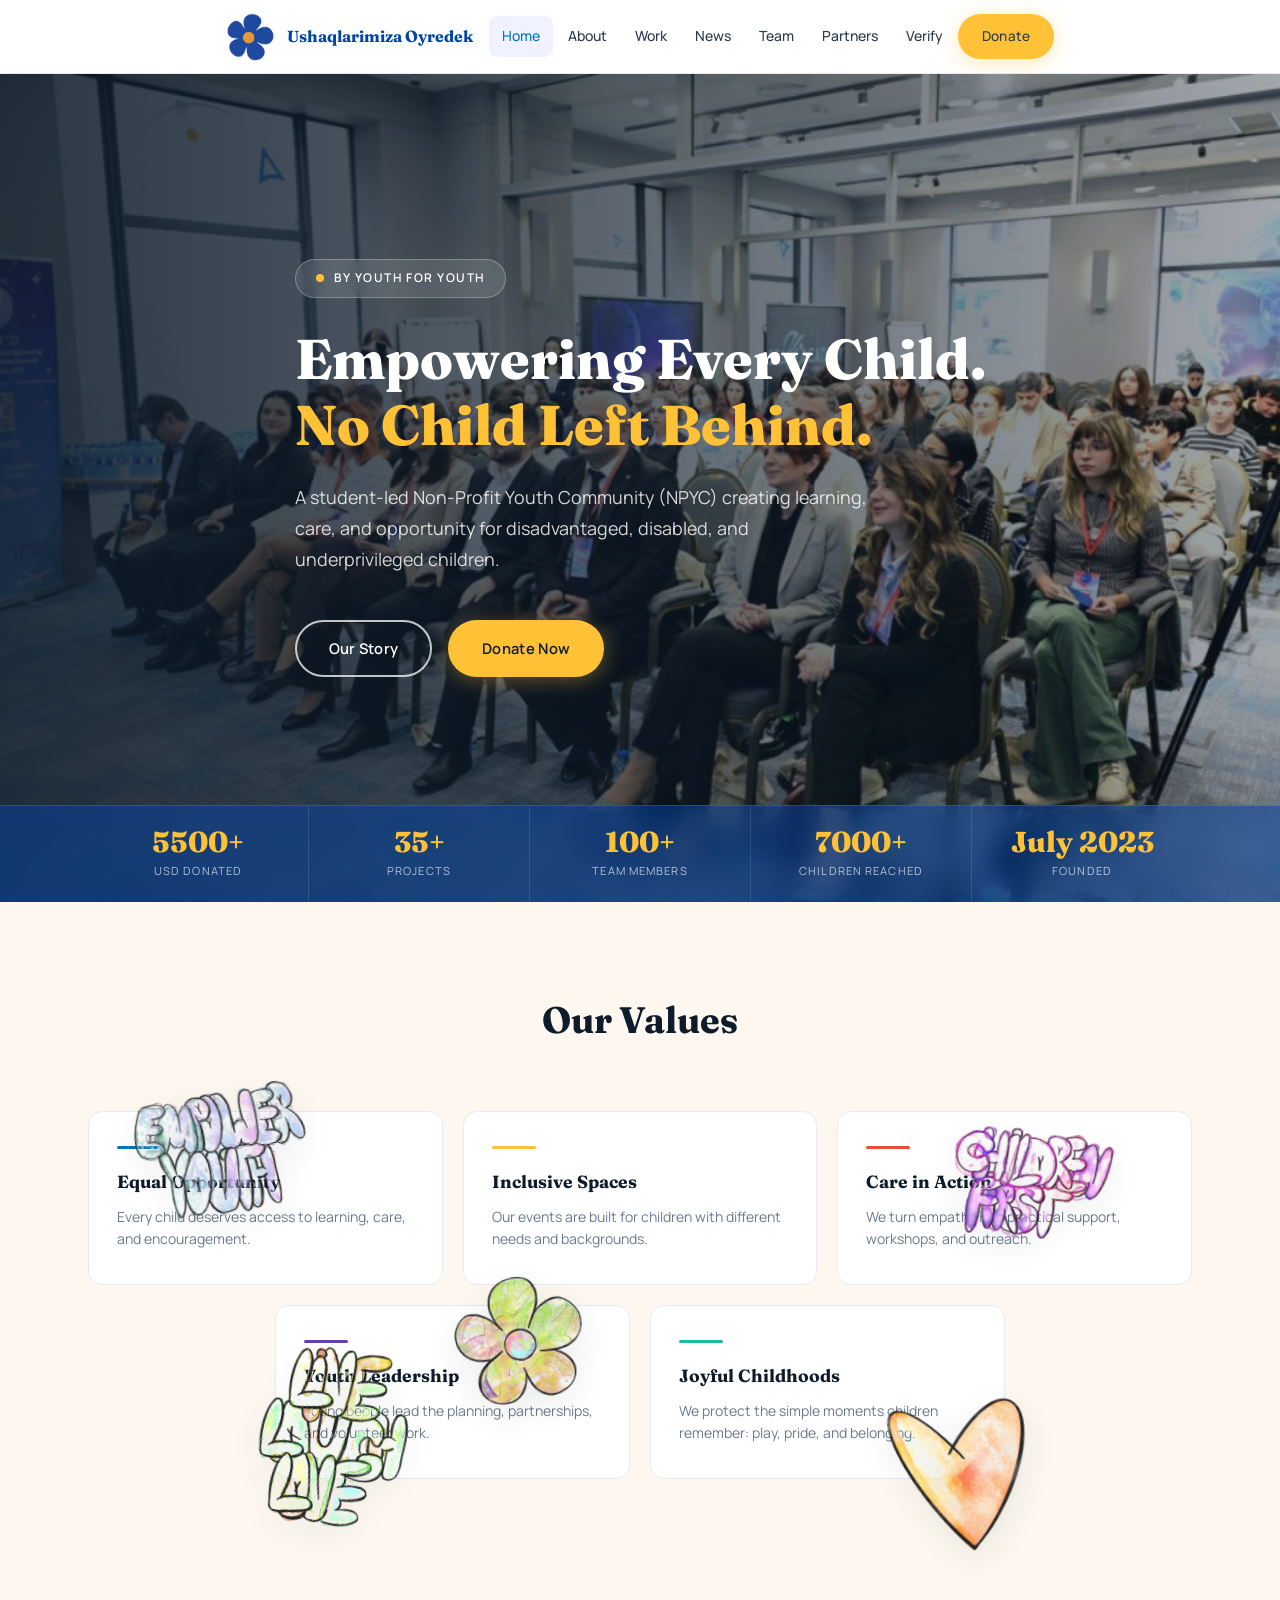
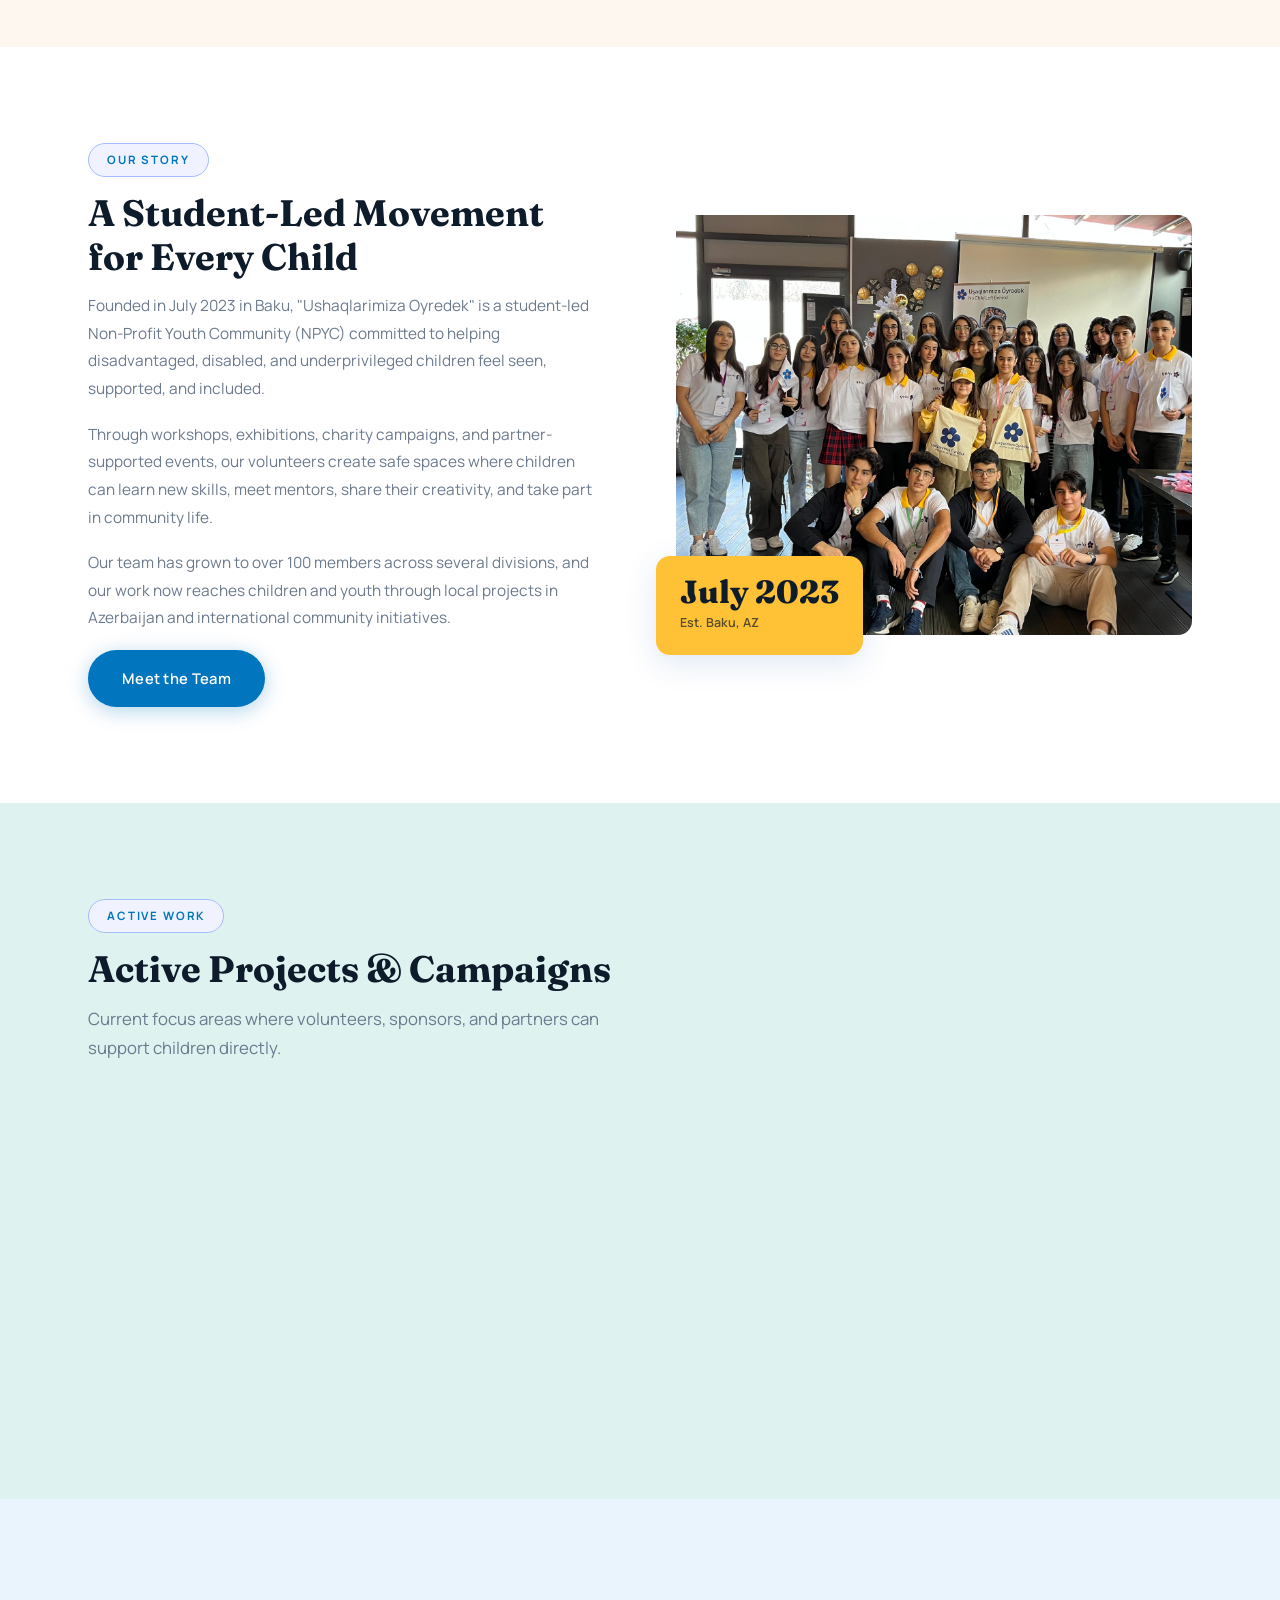
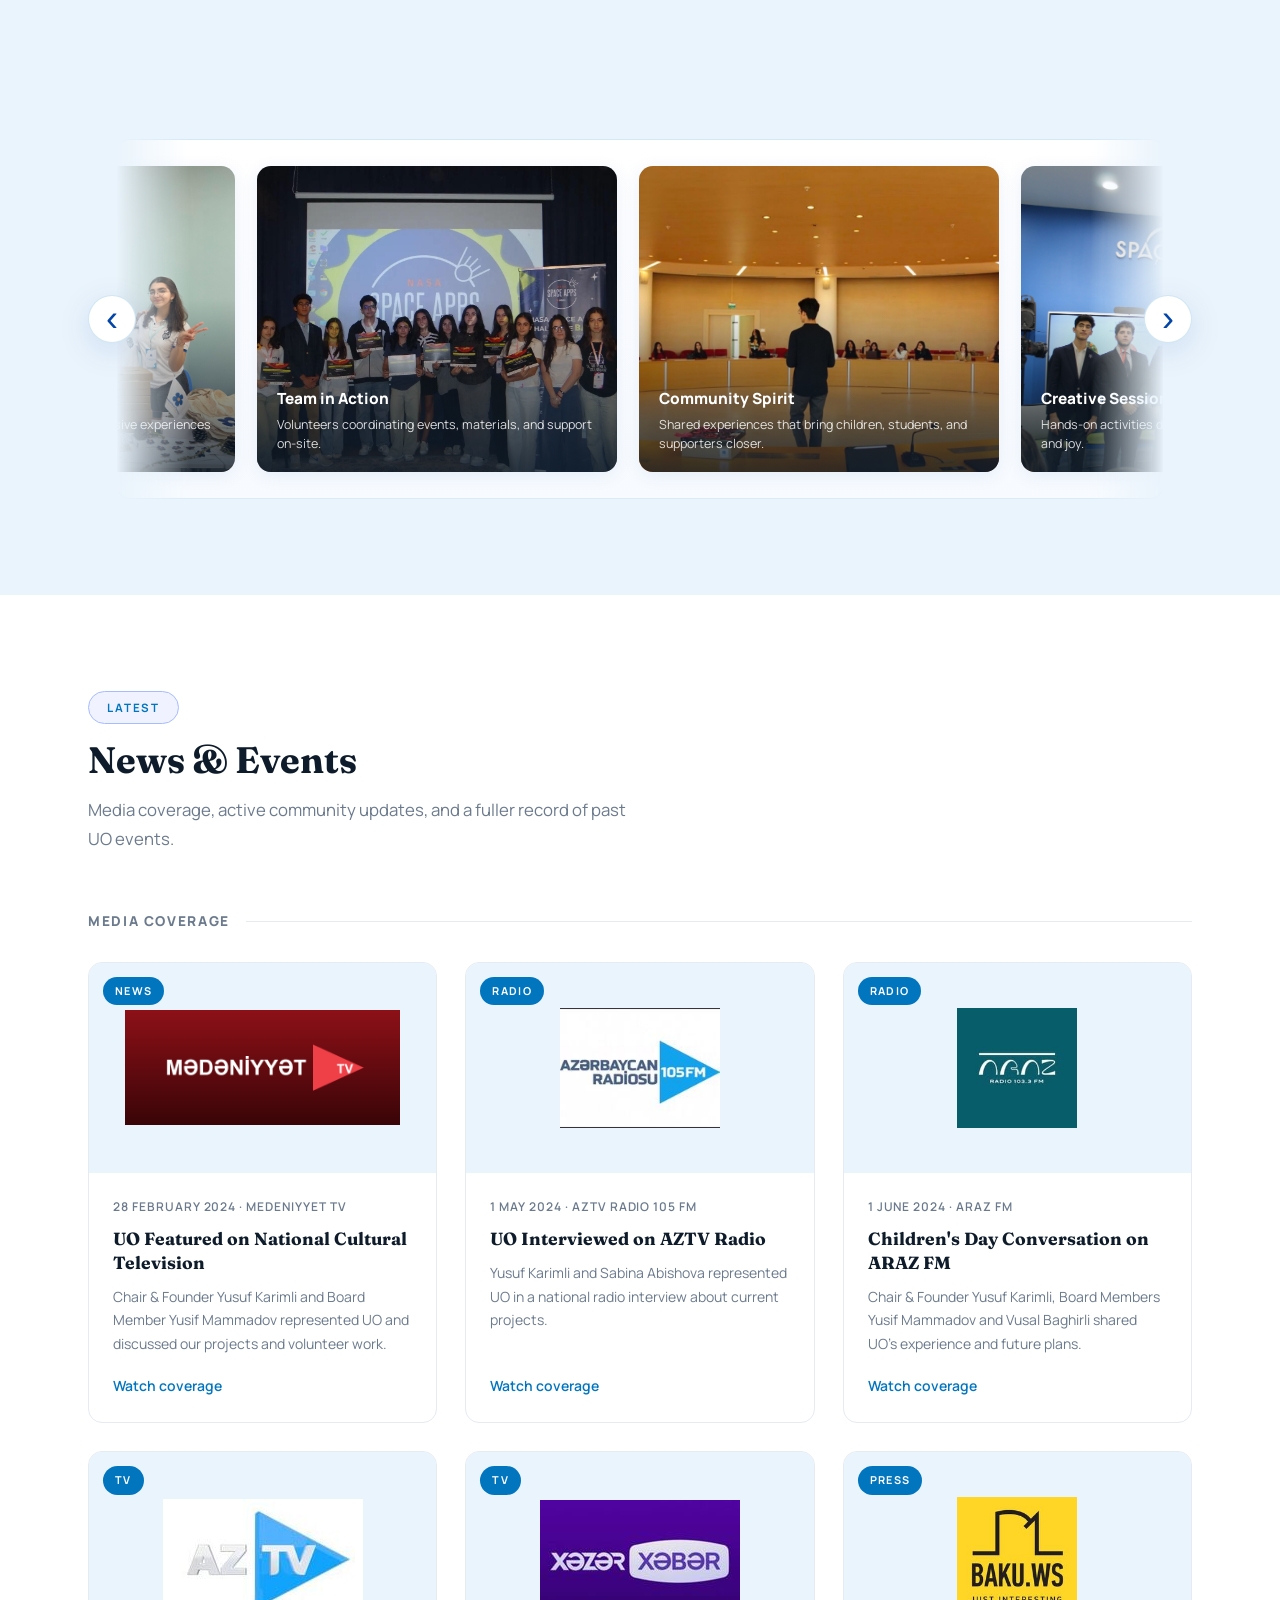
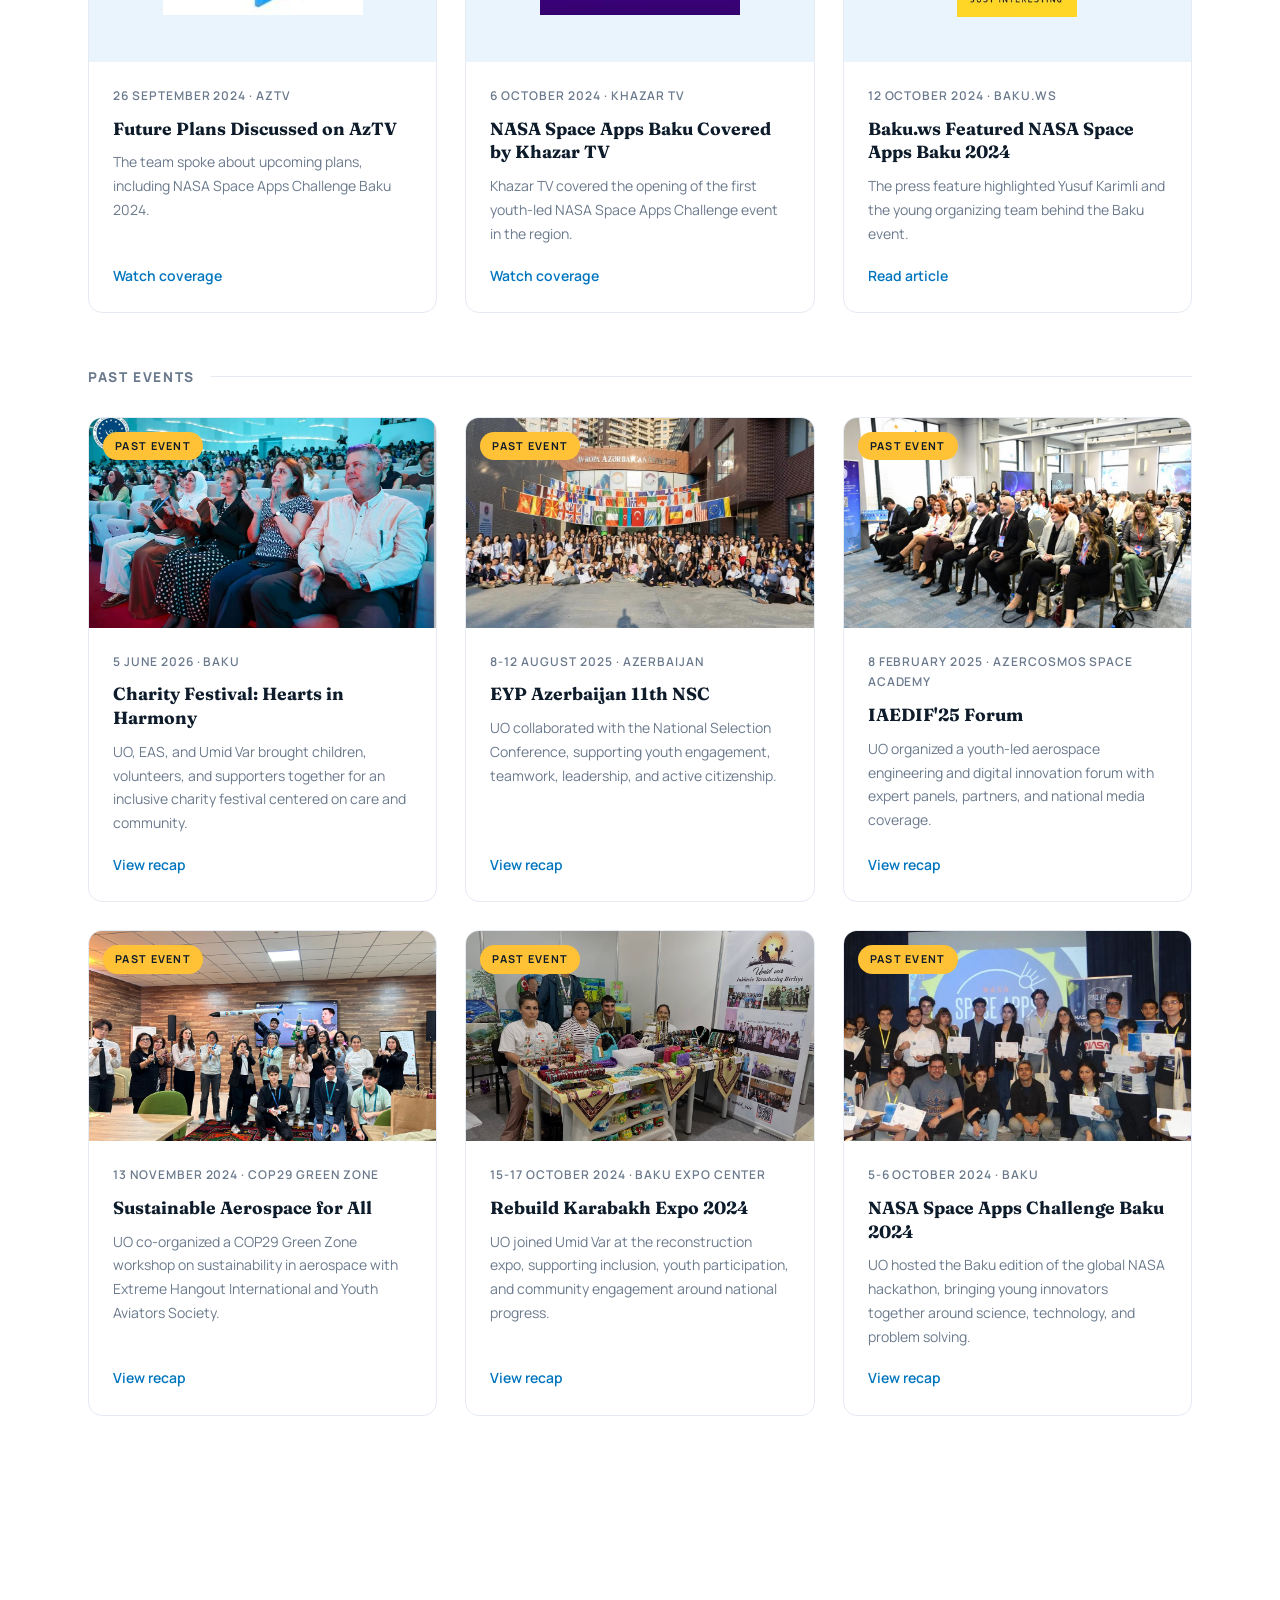
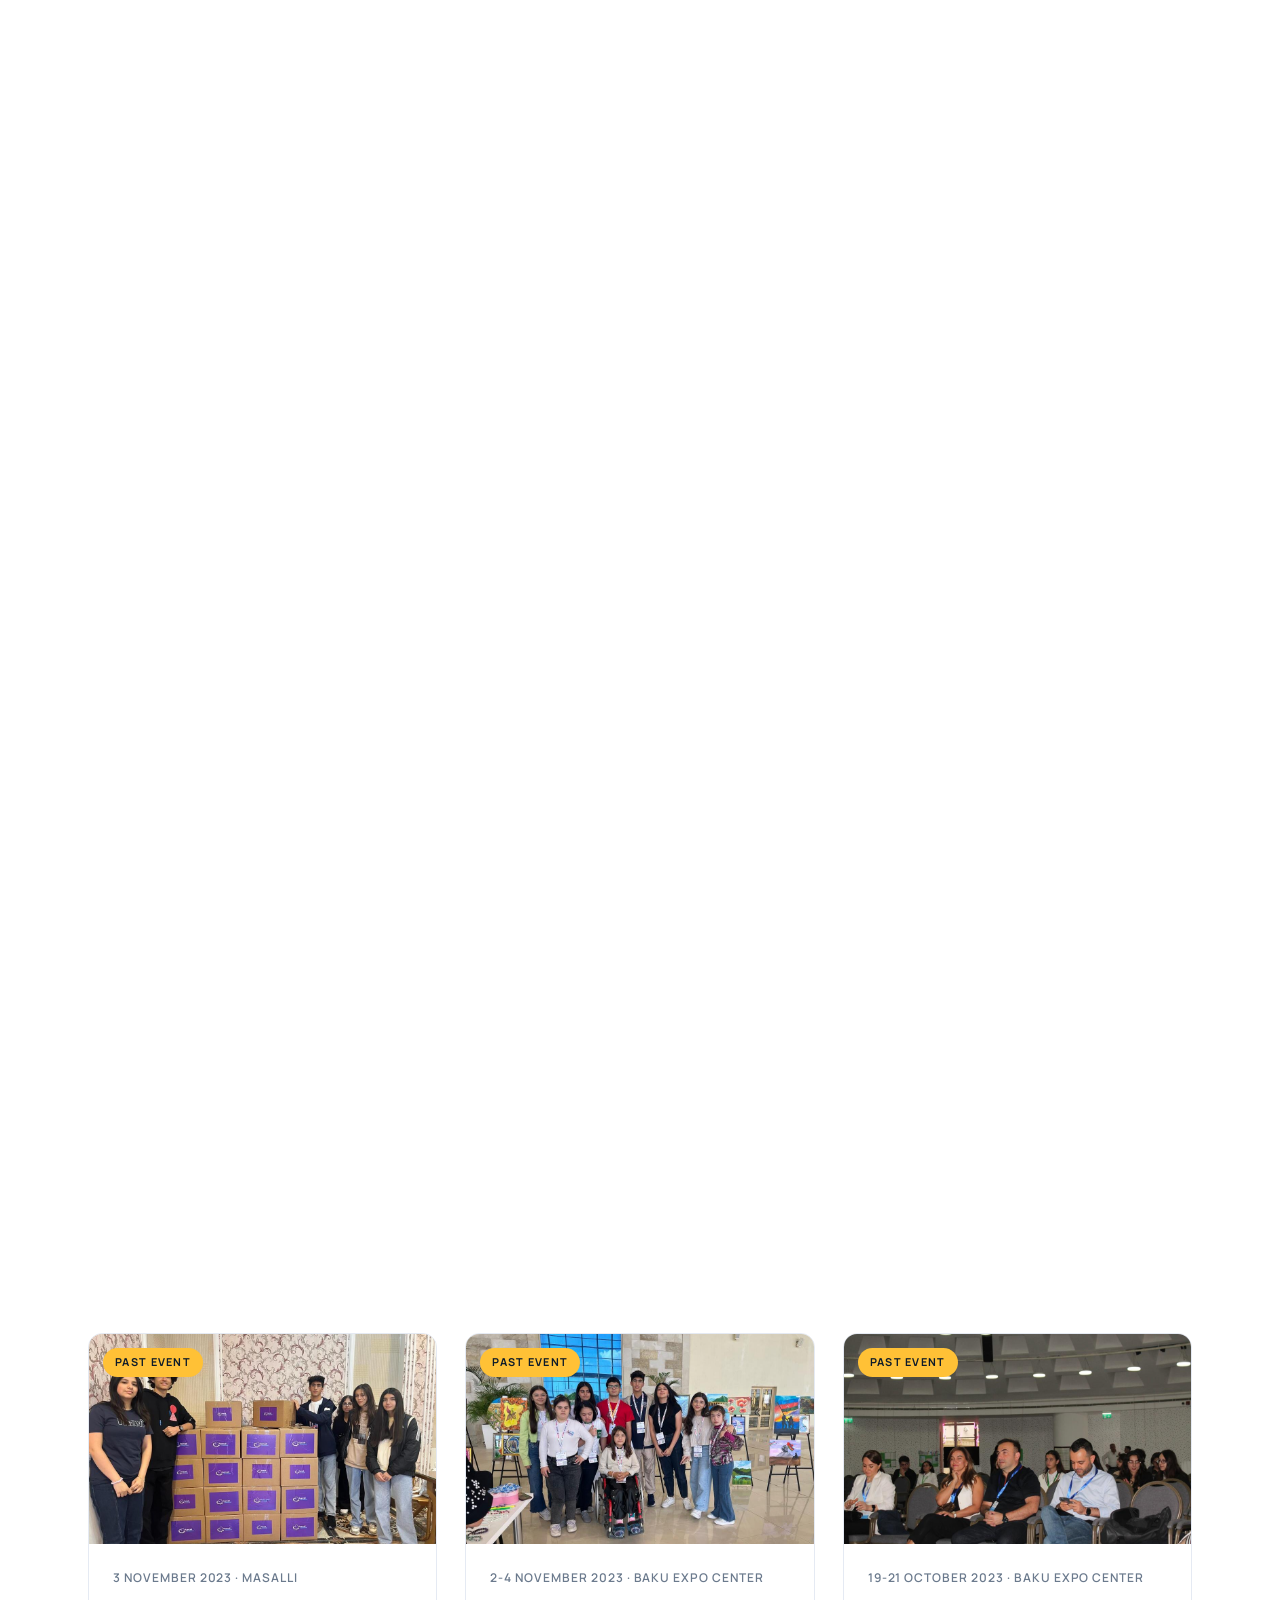
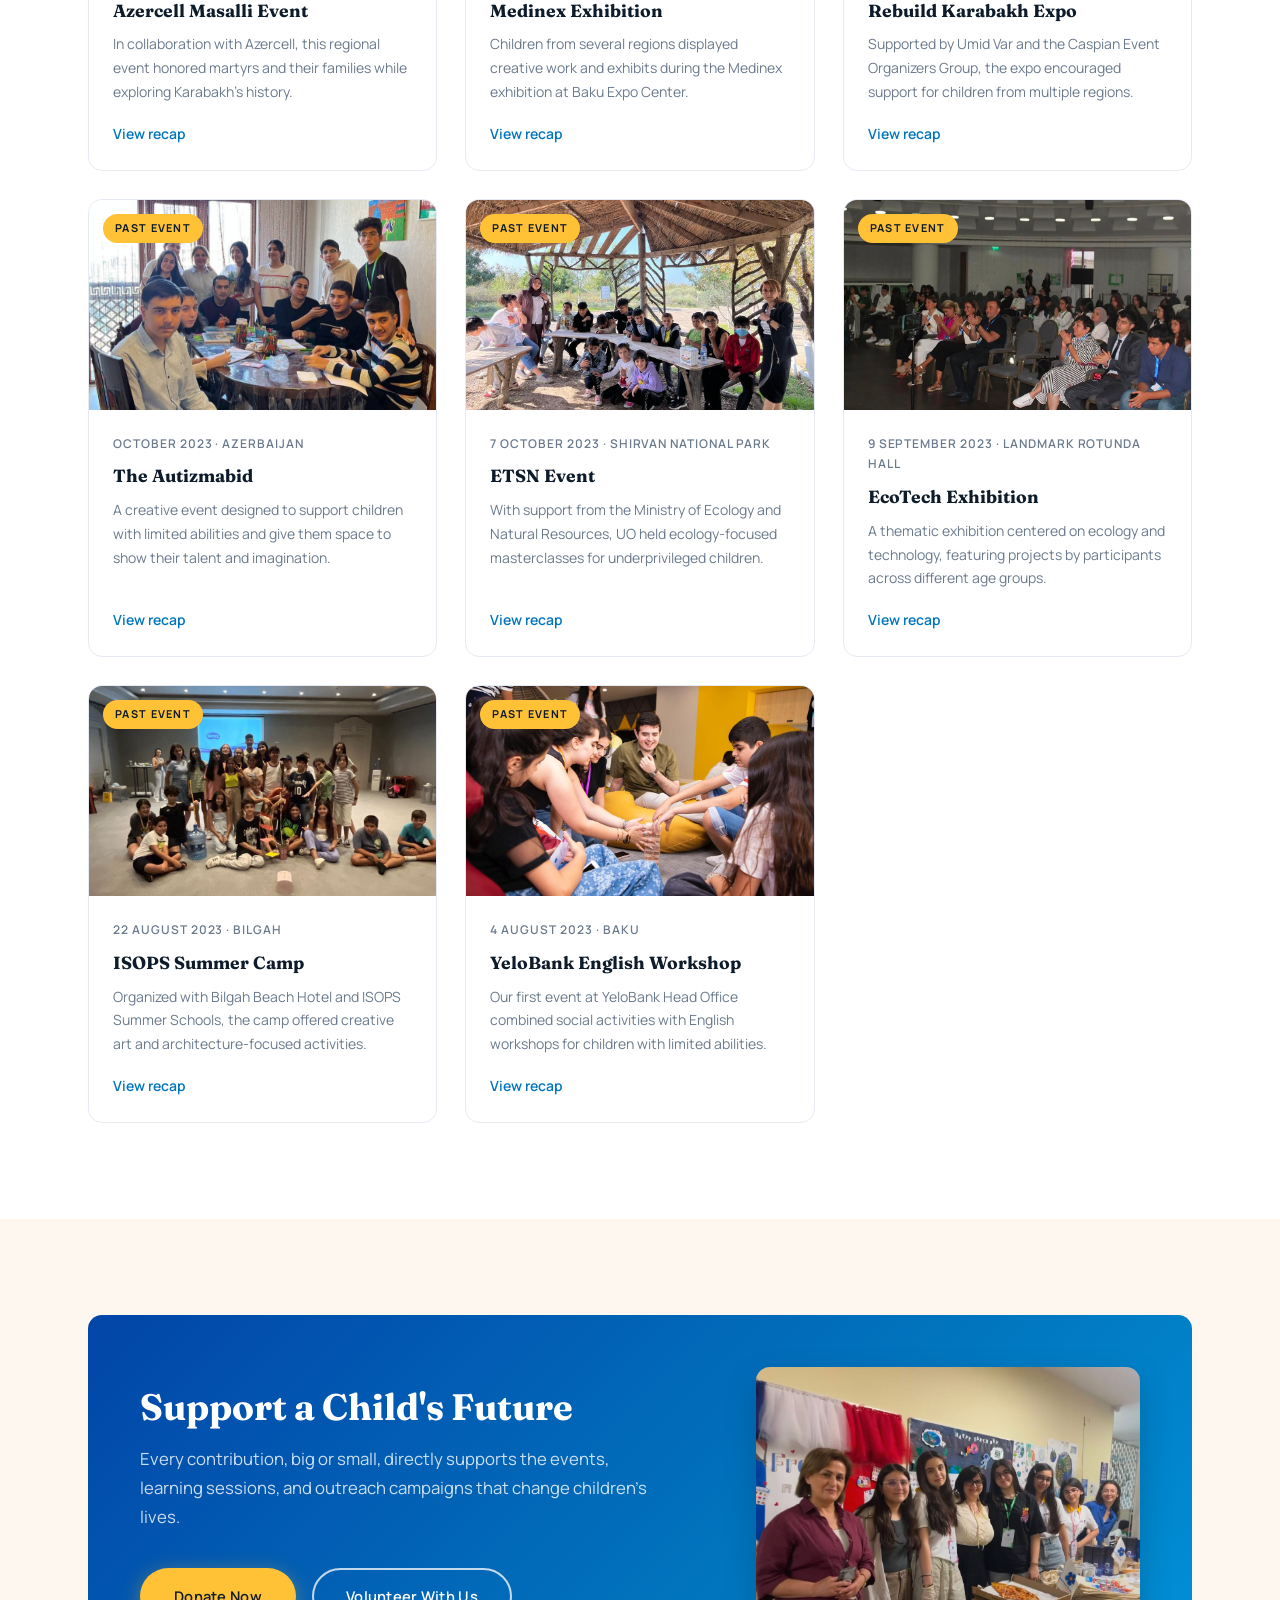
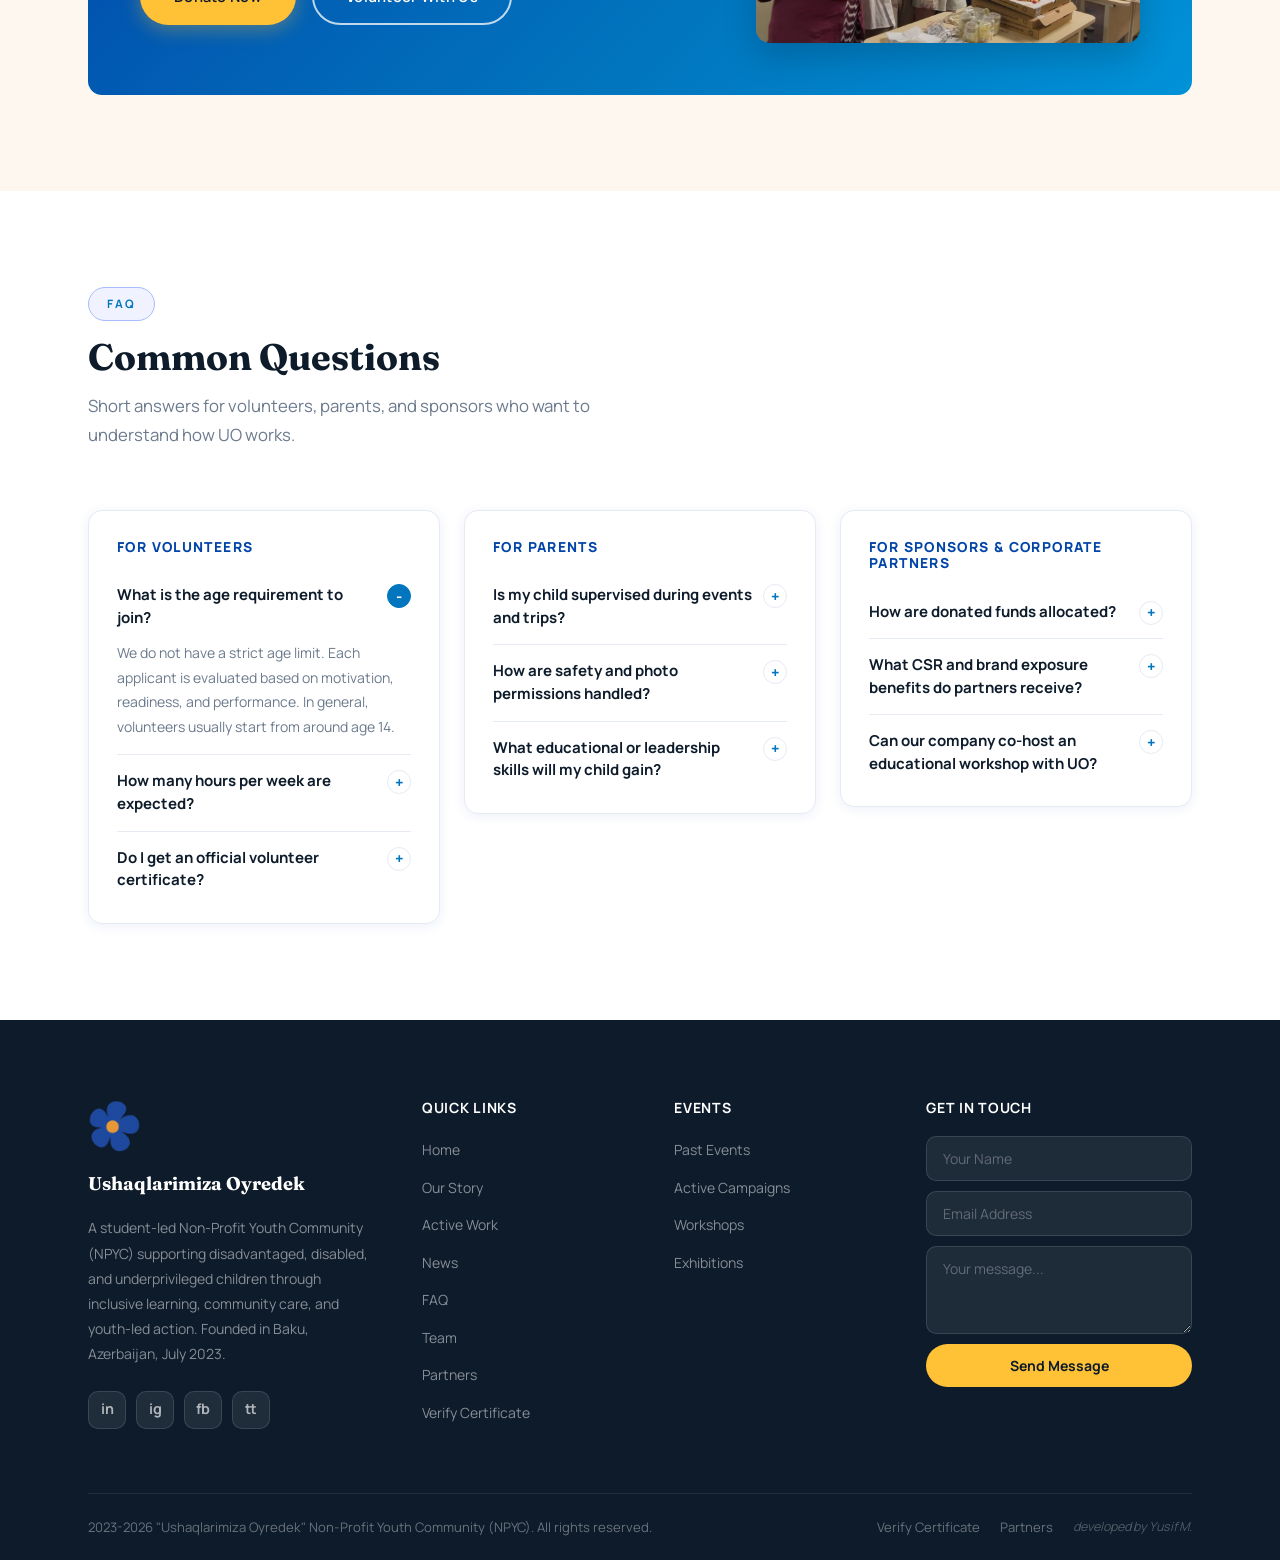
==== commit 21e0b85e: "upd: upd" ====
--- a/index.html
+++ b/index.html
@@ -8,7 +8,7 @@
   <link rel="icon" type="image/svg+xml" href="images/landingpage/uologoclear.svg"/>
   <link rel="shortcut icon" href="images/landingpage/uologoclear.svg"/>
   <link rel="apple-touch-icon" href="images/landingpage/uologoclear.svg"/>
-  <link rel="stylesheet" href="css/style.css?v=events-gallery-chaos-20260810"/>
+  <link rel="stylesheet" href="css/style.css?v=values-scattered-events-latest-20260810"/>
 </head>
 <body>
 
@@ -110,34 +110,36 @@
     <div class="section-header center reveal">
       <h2 class="section-title" id="values-heading">Our Values</h2>
     </div>
-    <div class="values-grid" role="list">
-      <div class="value-card reveal" role="listitem">
-        <div class="value-name">Equal Opportunity</div>
-        <p class="value-desc">Every child deserves access to learning, care, and encouragement.</p>
-      </div>
-      <div class="value-card reveal reveal-d1" role="listitem">
-        <div class="value-name">Inclusive Spaces</div>
-        <p class="value-desc">Our events are built for children with different needs and backgrounds.</p>
-      </div>
-      <div class="value-card reveal reveal-d2" role="listitem">
-        <div class="value-name">Care in Action</div>
-        <p class="value-desc">We turn empathy into practical support, workshops, and outreach.</p>
-      </div>
-      <div class="value-card reveal reveal-d3" role="listitem">
-        <div class="value-name">Youth Leadership</div>
-        <p class="value-desc">Young people lead the planning, partnerships, and volunteer work.</p>
-      </div>
-      <div class="value-card reveal reveal-d4" role="listitem">
-        <div class="value-name">Joyful Childhoods</div>
-        <p class="value-desc">We protect the simple moments children remember: play, pride, and belonging.</p>
-      </div>
-    </div>
-    <div class="motto-strip reveal" aria-label="UO mottos">
-      <img src="images/events/mayornotuse-transparent.png" alt="UO motto artwork" loading="lazy"/>
-      <img src="images/events/mayornotuse1-transparent.png" alt="UO motto artwork" loading="lazy"/>
-      <img src="images/events/mayornotuse2-transparent.png" alt="UO motto artwork" loading="lazy"/>
-      <img src="images/events/mayornotuse3-transparent.png" alt="UO motto artwork" loading="lazy"/>
-      <img src="images/events/mayornotuse4-transparent.png" alt="UO motto artwork" loading="lazy"/>
+    <div class="values-playground">
+      <div class="values-grid" role="list">
+        <div class="value-card reveal" role="listitem">
+          <div class="value-name">Equal Opportunity</div>
+          <p class="value-desc">Every child deserves access to learning, care, and encouragement.</p>
+        </div>
+        <div class="value-card reveal reveal-d1" role="listitem">
+          <div class="value-name">Inclusive Spaces</div>
+          <p class="value-desc">Our events are built for children with different needs and backgrounds.</p>
+        </div>
+        <div class="value-card reveal reveal-d2" role="listitem">
+          <div class="value-name">Care in Action</div>
+          <p class="value-desc">We turn empathy into practical support, workshops, and outreach.</p>
+        </div>
+        <div class="value-card reveal reveal-d3" role="listitem">
+          <div class="value-name">Youth Leadership</div>
+          <p class="value-desc">Young people lead the planning, partnerships, and volunteer work.</p>
+        </div>
+        <div class="value-card reveal reveal-d4" role="listitem">
+          <div class="value-name">Joyful Childhoods</div>
+          <p class="value-desc">We protect the simple moments children remember: play, pride, and belonging.</p>
+        </div>
+      </div>
+      <div class="motto-strip" aria-hidden="true">
+        <img src="images/events/mayornotuse-transparent.png" alt="" loading="lazy"/>
+        <img src="images/events/mayornotuse1-transparent.png" alt="" loading="lazy"/>
+        <img src="images/events/mayornotuse2-transparent.png" alt="" loading="lazy"/>
+        <img src="images/events/mayornotuse3-transparent.png" alt="" loading="lazy"/>
+        <img src="images/events/mayornotuse4-transparent.png" alt="" loading="lazy"/>
+      </div>
     </div>
   </div>
 </section>
@@ -404,7 +406,7 @@
       <div></div>
     </div>
 
-    <div class="news-grid">
+    <div class="news-grid past-events-grid" data-event-order="latest-first">
       <article class="news-card reveal">
         <div class="news-card-img">
           <img src="images/events/charityheartsfestival_lastevent.jpeg" alt="Charity Festival Hearts in Harmony" loading="lazy"/>
@@ -848,6 +850,6 @@
   </div>
 </footer>
 
-<script src="js/main.js?v=events-gallery-20260810"></script>
+<script src="js/main.js?v=values-scattered-events-latest-20260810"></script>
 </body>
 </html>
--- a/css/style.css
+++ b/css/style.css
@@ -217,24 +217,27 @@
 .value-card:nth-child(5)::before{background:#1ABC9C}
 .value-name{font-family:var(--font-head);font-size:1.1rem;font-weight:700;color:var(--dark);margin-bottom:8px}
 .value-desc{font-size:.875rem;color:var(--muted);line-height:1.6}
+.values-playground{
+  position:relative;padding:10px 0 72px
+}
+.values-playground .values-grid{position:relative;z-index:2}
 .motto-strip{
-  max-width:1040px;margin:42px auto 0;padding:18px 8px 10px;
-  display:flex;flex-wrap:wrap;justify-content:center;align-items:center;
-  gap:clamp(10px,2.6vw,28px)
+  position:absolute;inset:0;z-index:3;pointer-events:none
 }
 .motto-strip img{
   --tilt:0deg;--shift-x:0;--shift-y:0;
-  width:clamp(132px,16vw,188px);height:128px;object-fit:contain;
-  padding:8px;border-radius:var(--radius-sm);
+  position:absolute;width:clamp(108px,13vw,162px);height:auto;object-fit:contain;
+  padding:6px;border-radius:var(--radius-sm);
+  opacity:.88;
   filter:drop-shadow(0 10px 18px rgba(13,27,42,.10));
   transform:translate(var(--shift-x),var(--shift-y)) rotate(var(--tilt));
   transition:transform var(--dur) var(--ease),filter var(--dur) var(--ease)
 }
-.motto-strip img:nth-child(1){--tilt:-8deg;--shift-y:10px;width:clamp(150px,18vw,214px)}
-.motto-strip img:nth-child(2){--tilt:6deg;--shift-y:-8px}
-.motto-strip img:nth-child(3){--tilt:-3deg;--shift-x:8px;--shift-y:12px;width:clamp(122px,14vw,166px)}
-.motto-strip img:nth-child(4){--tilt:9deg;--shift-x:-6px;--shift-y:-4px;width:clamp(138px,15vw,178px)}
-.motto-strip img:nth-child(5){--tilt:-6deg;--shift-y:8px;width:clamp(124px,14vw,168px)}
+.motto-strip img:nth-child(1){top:-16px;left:4%;--tilt:-10deg;width:clamp(126px,15vw,182px)}
+.motto-strip img:nth-child(2){top:22px;right:7%;--tilt:8deg;width:clamp(116px,14vw,170px)}
+.motto-strip img:nth-child(3){top:43%;left:39%;--tilt:-5deg;--shift-x:-50%;--shift-y:-24px;width:clamp(96px,11vw,140px)}
+.motto-strip img:nth-child(4){bottom:18px;left:15%;--tilt:11deg;width:clamp(112px,13vw,158px)}
+.motto-strip img:nth-child(5){bottom:-6px;right:14%;--tilt:-8deg;width:clamp(102px,12vw,148px)}
 .motto-strip img:hover{
   transform:translate(var(--shift-x),calc(var(--shift-y) - 6px)) rotate(var(--tilt)) scale(1.05);
   filter:drop-shadow(0 16px 26px rgba(13,27,42,.17))
@@ -514,13 +517,11 @@
 .team-section-group{margin-bottom:70px}
 .team-section-group:last-child{margin-bottom:0}
 .team-group-heading{
-  display:flex;align-items:flex-end;justify-content:space-between;gap:24px;
-  border-bottom:1px solid var(--border);padding-bottom:18px;margin-bottom:32px
-}
-.team-group-heading .section-label{margin-bottom:0}
+  border-bottom:1px solid var(--border);padding-bottom:16px;margin-bottom:30px
+}
 .team-group-heading h3{
   font-size:clamp(1.25rem,2.4vw,1.7rem);
-  color:var(--blue-dark);margin-left:auto;text-align:right
+  color:var(--blue-dark)
 }
 
 /* Team grid -- large cards */
@@ -557,7 +558,7 @@
 
 /* Large circular photo holder */
 .team-photo{
-  width:220px;height:220px;border-radius:50%;
+  width:178px;height:178px;border-radius:50%;
   margin:0 auto 28px;overflow:hidden;position:relative;
   border:5px solid var(--lavender);
   background:var(--lavender-bg)
@@ -751,8 +752,13 @@
   .projects-grid{grid-template-columns:1fr}
   .about-grid{grid-template-columns:1fr;gap:40px}
   .about-img-badge{bottom:-16px;left:16px}
-  .motto-strip{gap:10px 14px;margin-top:34px;padding:10px 0 4px}
-  .motto-strip img{height:96px;padding:6px}
+  .values-playground{padding-bottom:110px}
+  .motto-strip img{padding:4px;opacity:.82}
+  .motto-strip img:nth-child(1){top:-12px;left:-2px;width:108px}
+  .motto-strip img:nth-child(2){top:8px;right:2px;width:102px}
+  .motto-strip img:nth-child(3){top:44%;left:52%;width:88px}
+  .motto-strip img:nth-child(4){bottom:30px;left:10px;width:102px}
+  .motto-strip img:nth-child(5){bottom:12px;right:12px;width:92px}
   .gallery-marquee-shell{padding:0;margin-top:-12px}
   .gallery-marquee{
     -webkit-mask-image:linear-gradient(90deg,transparent 0%,#000 12%,#000 88%,transparent 100%);
@@ -785,15 +791,18 @@
   .verify-card{padding:32px 24px}
   .footer-bottom{flex-direction:column;text-align:center}
   .team-section-group{margin-bottom:54px}
-  .team-group-heading{align-items:flex-start;flex-direction:column;gap:8px}
-  .team-group-heading h3{margin-left:0;text-align:left}
   .team-grid{grid-template-columns:repeat(2,1fr)}
   .team-card-has-bio{grid-column:span 2}
-  .team-photo{width:180px;height:180px}
+  .team-photo{width:150px;height:150px}
 }
 @media(max-width:480px){
   .values-grid{grid-template-columns:1fr 1fr}
-  .motto-strip img{width:clamp(110px,38vw,148px)}
+  .values-playground{padding-bottom:96px}
+  .motto-strip img:nth-child(1){width:92px}
+  .motto-strip img:nth-child(2){width:86px}
+  .motto-strip img:nth-child(3){width:74px}
+  .motto-strip img:nth-child(4){width:84px}
+  .motto-strip img:nth-child(5){width:78px}
   .hero-stat{flex:1 1 50%}
   .cta-banner{padding:36px 20px}
   .gallery-slide{flex-basis:242px;height:230px}
@@ -801,6 +810,6 @@
   .gallery-slide strong{font-size:.9rem}
   .gallery-slide span{font-size:.72rem}
   .team-grid{grid-template-columns:1fr 1fr}
-  .team-photo{width:150px;height:150px}
+  .team-photo{width:124px;height:124px}
   .team-card{padding:32px 16px 28px}
 }
